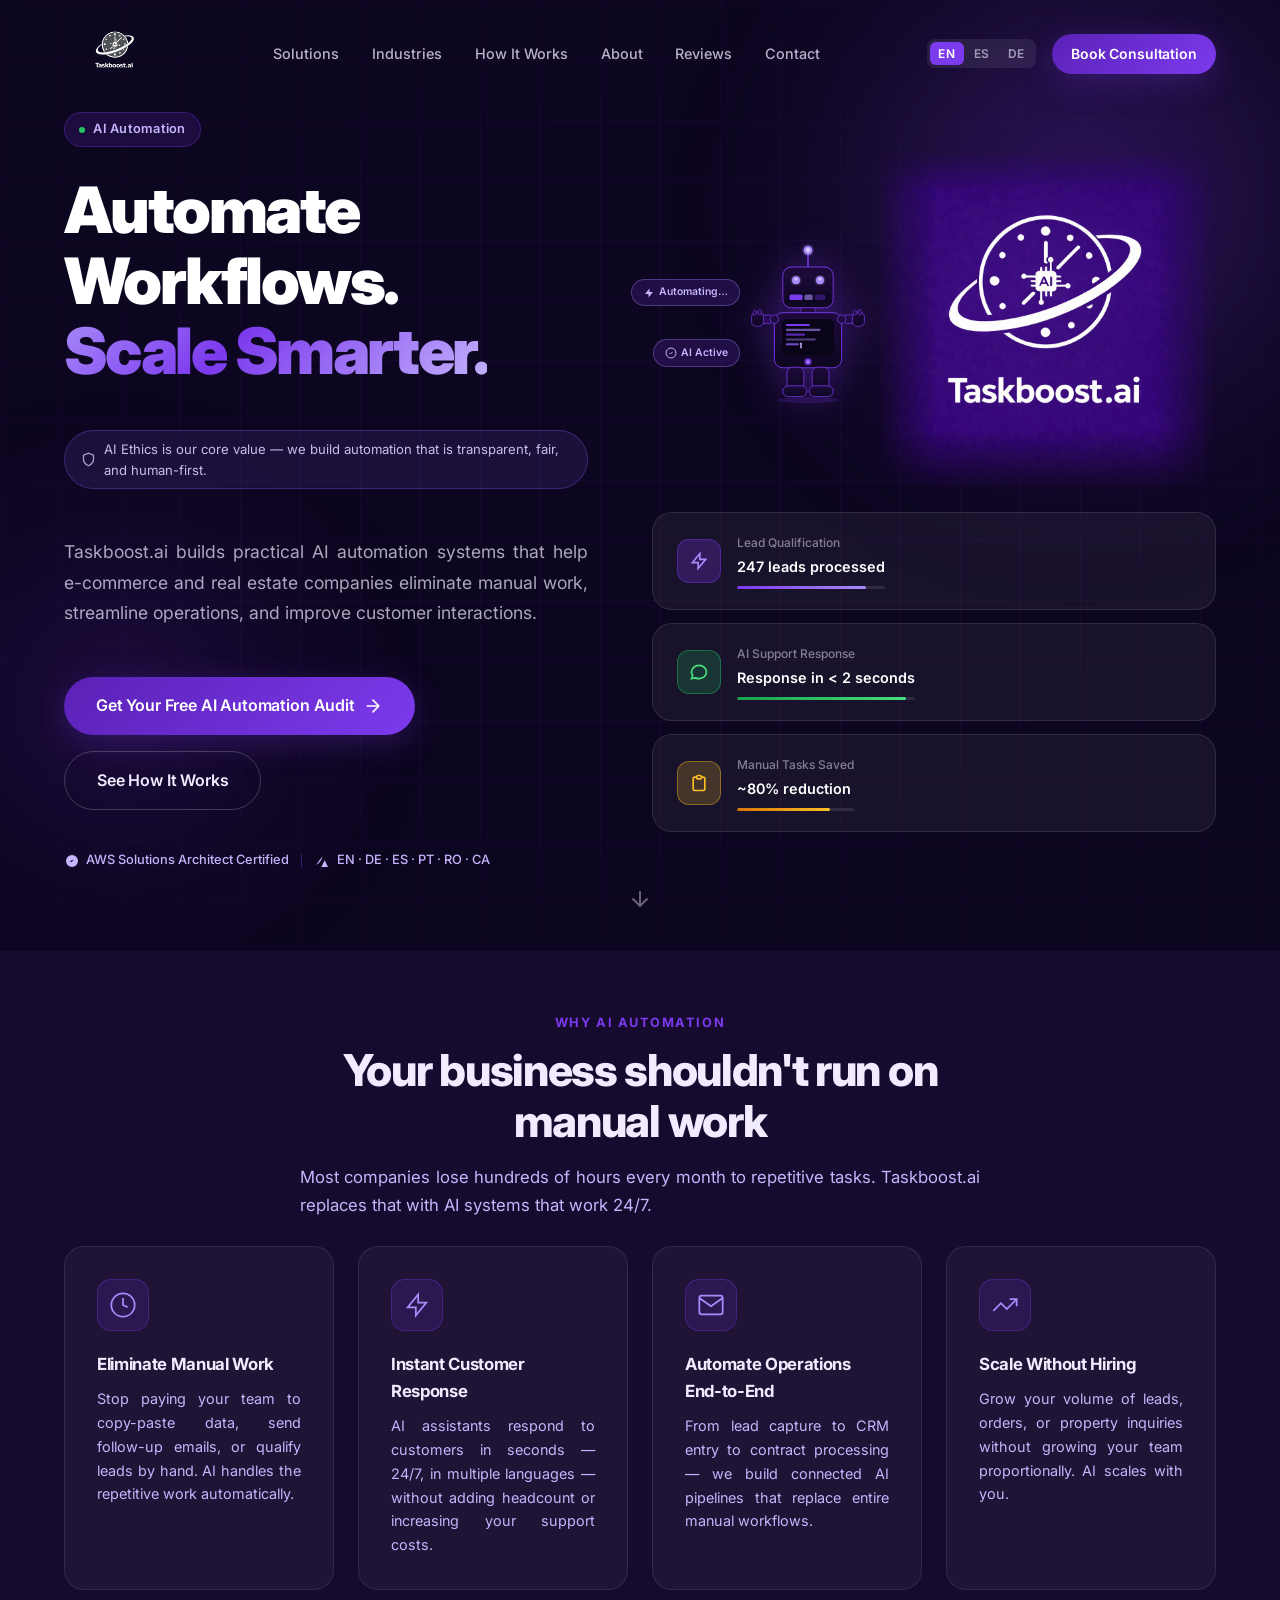
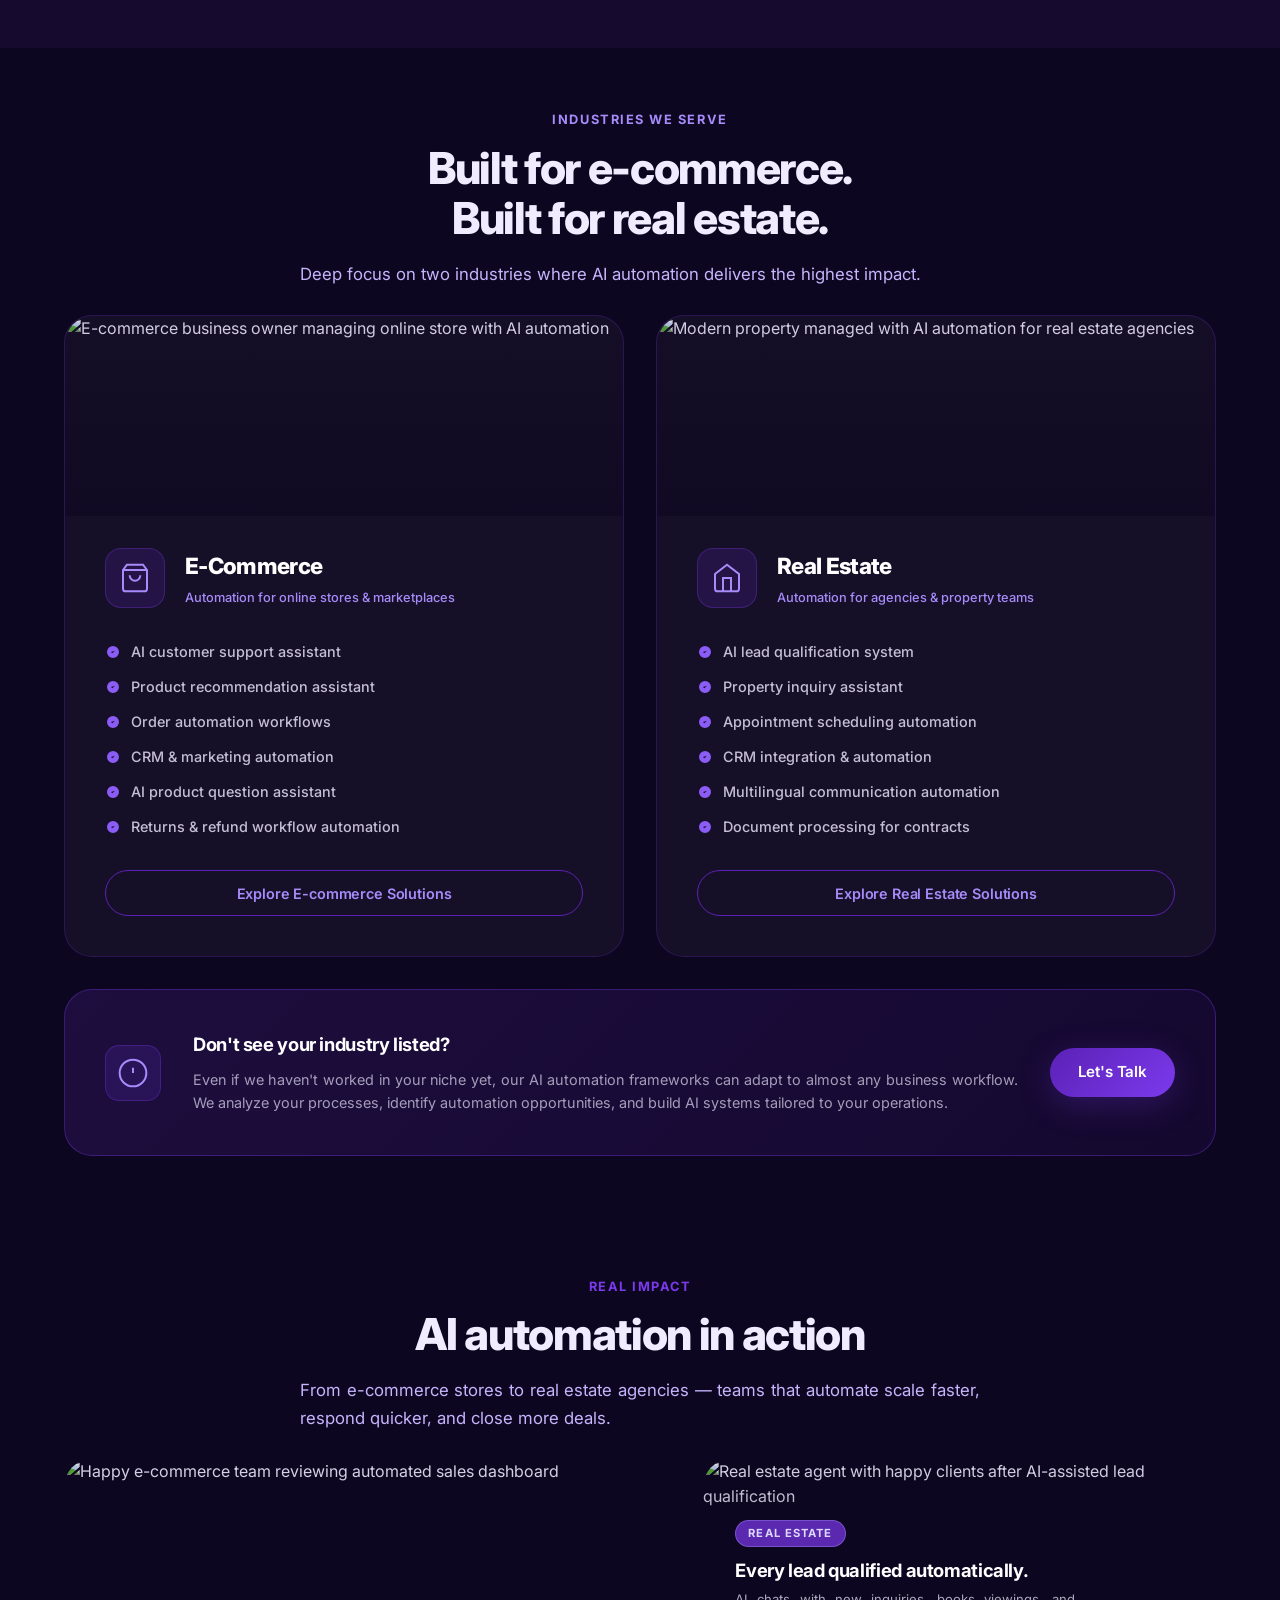
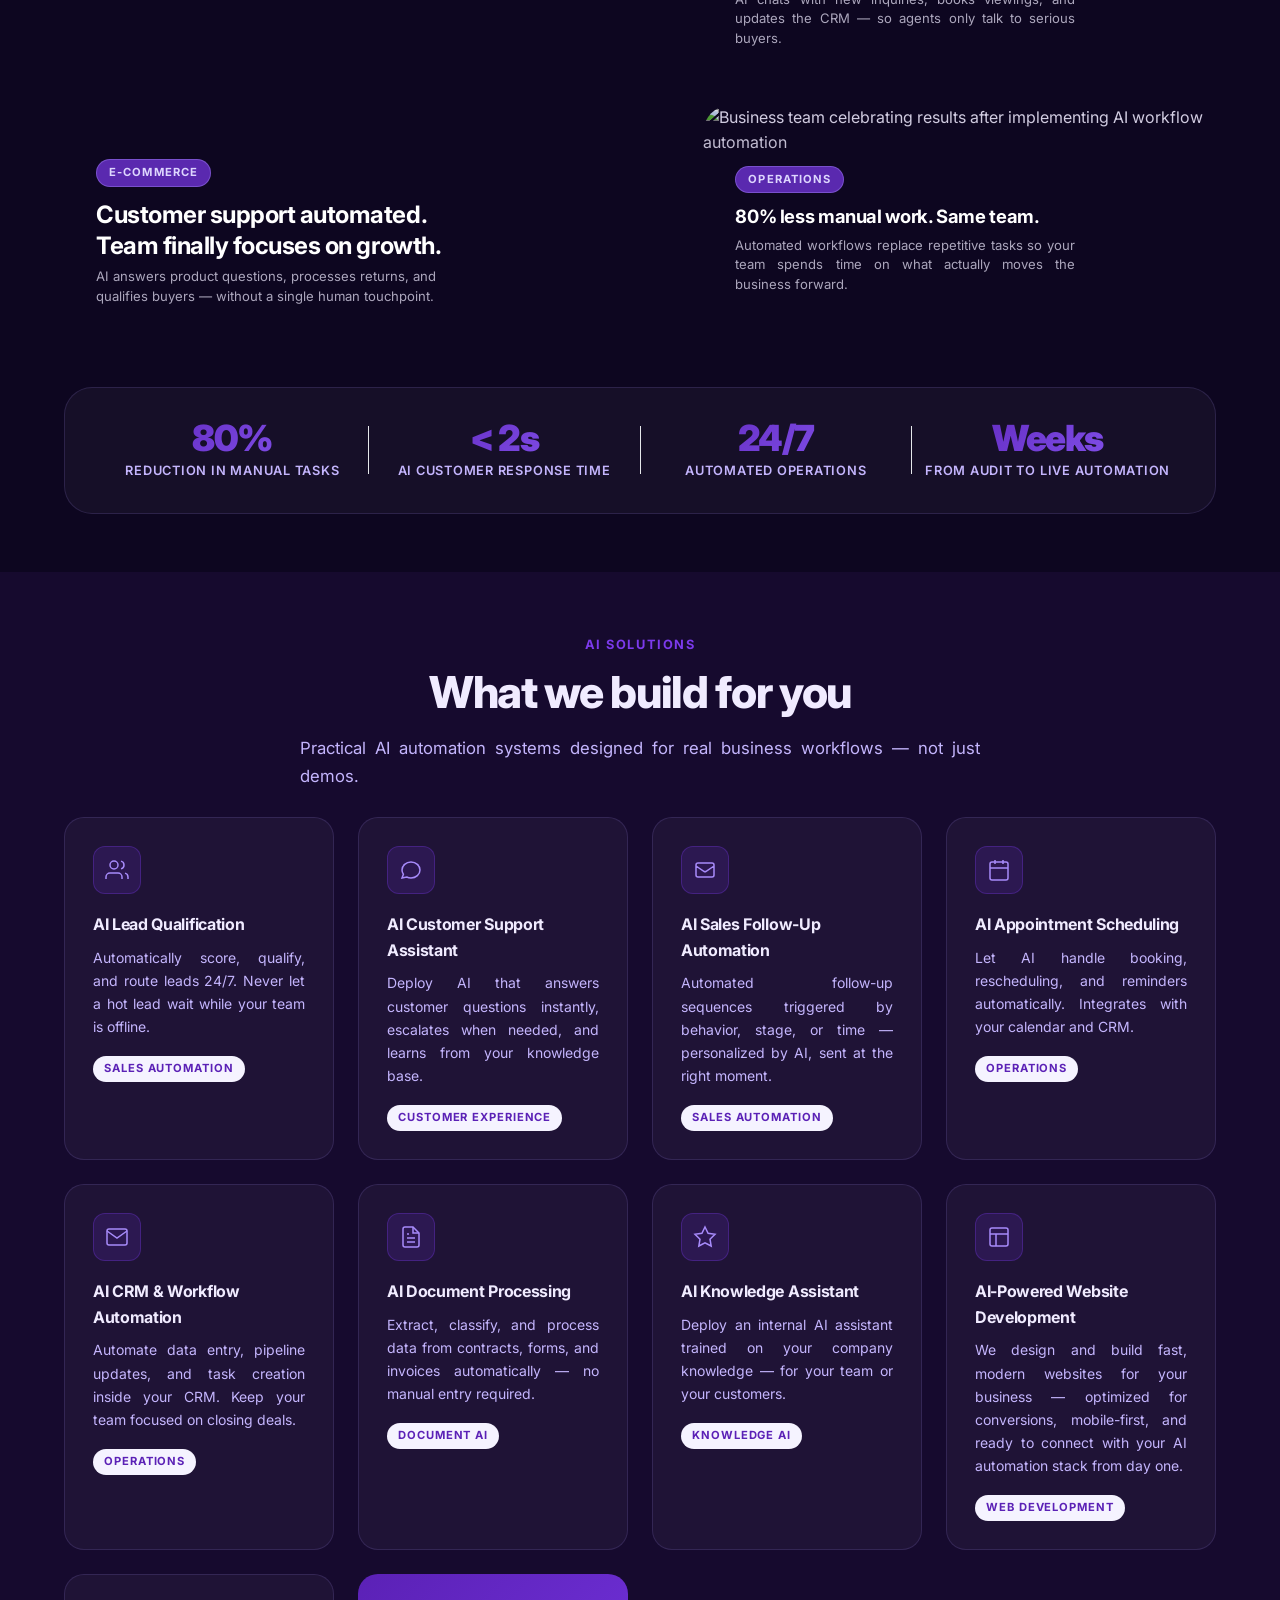
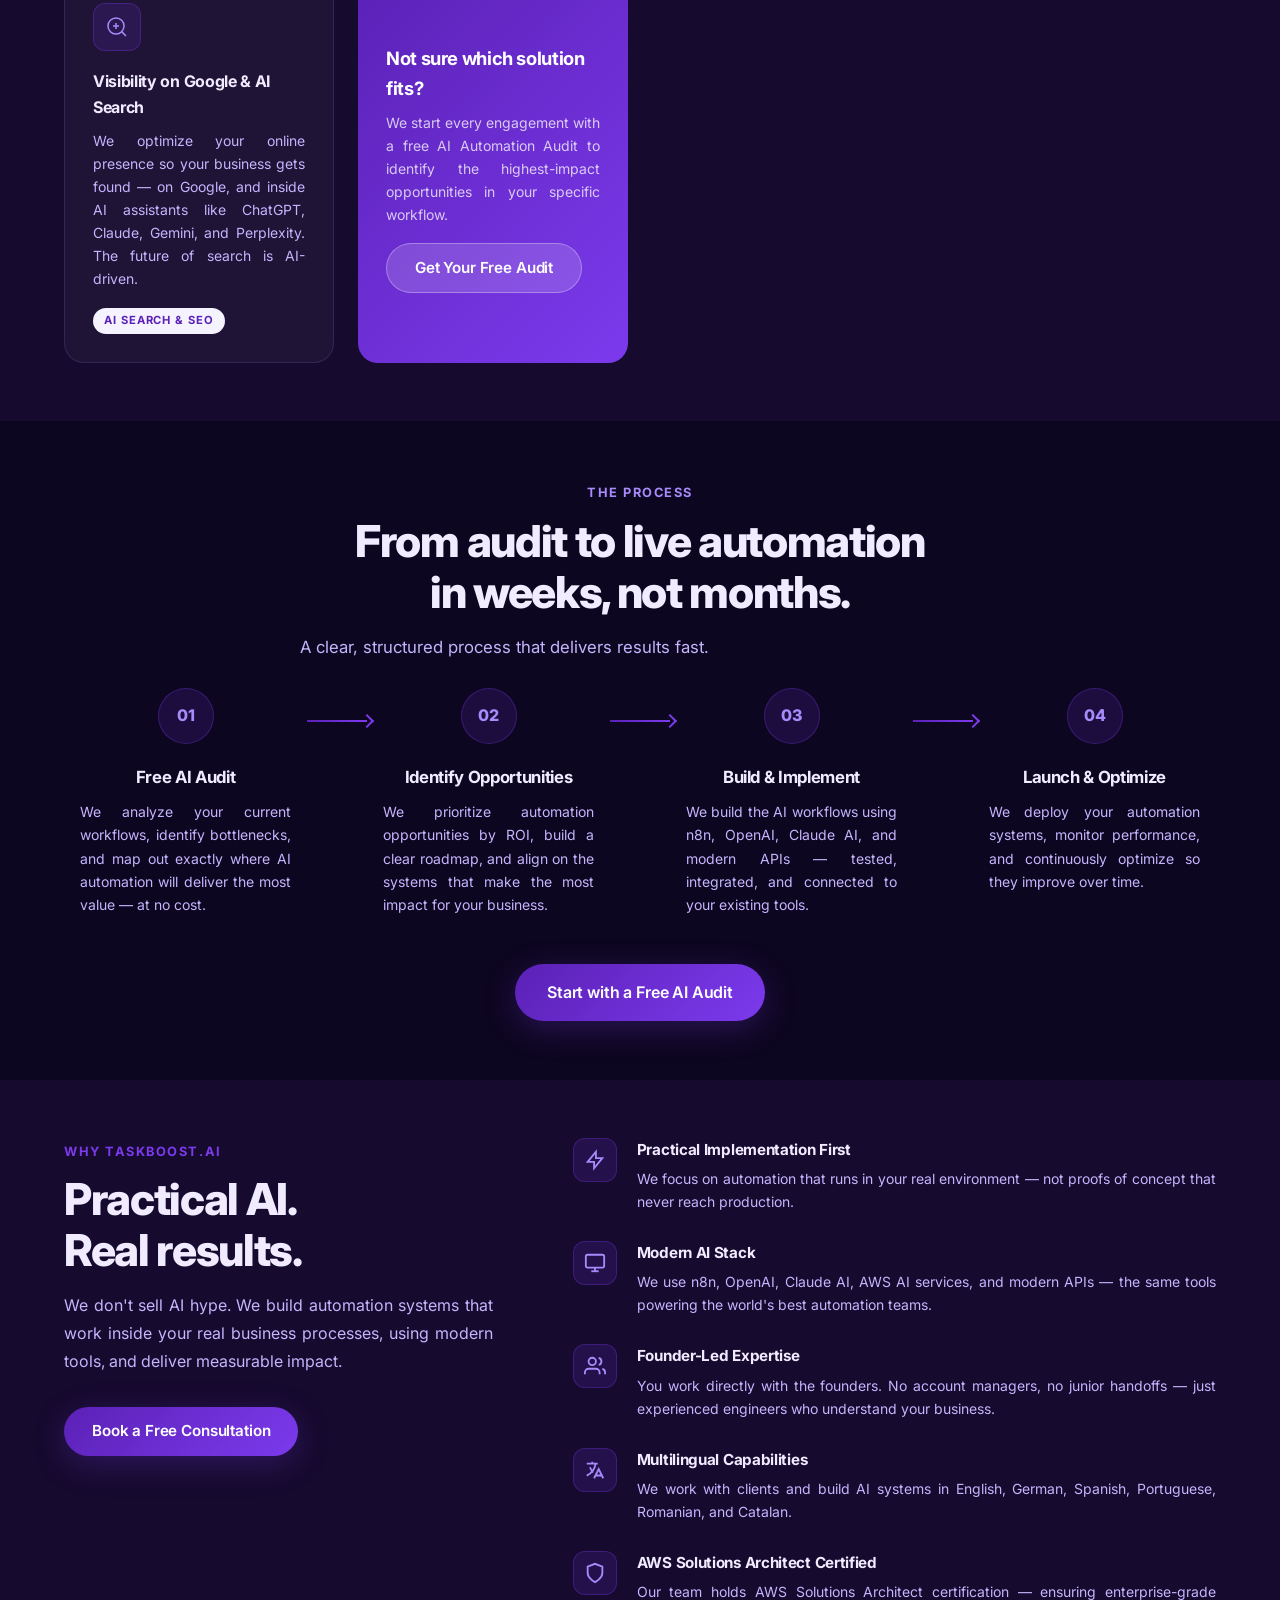
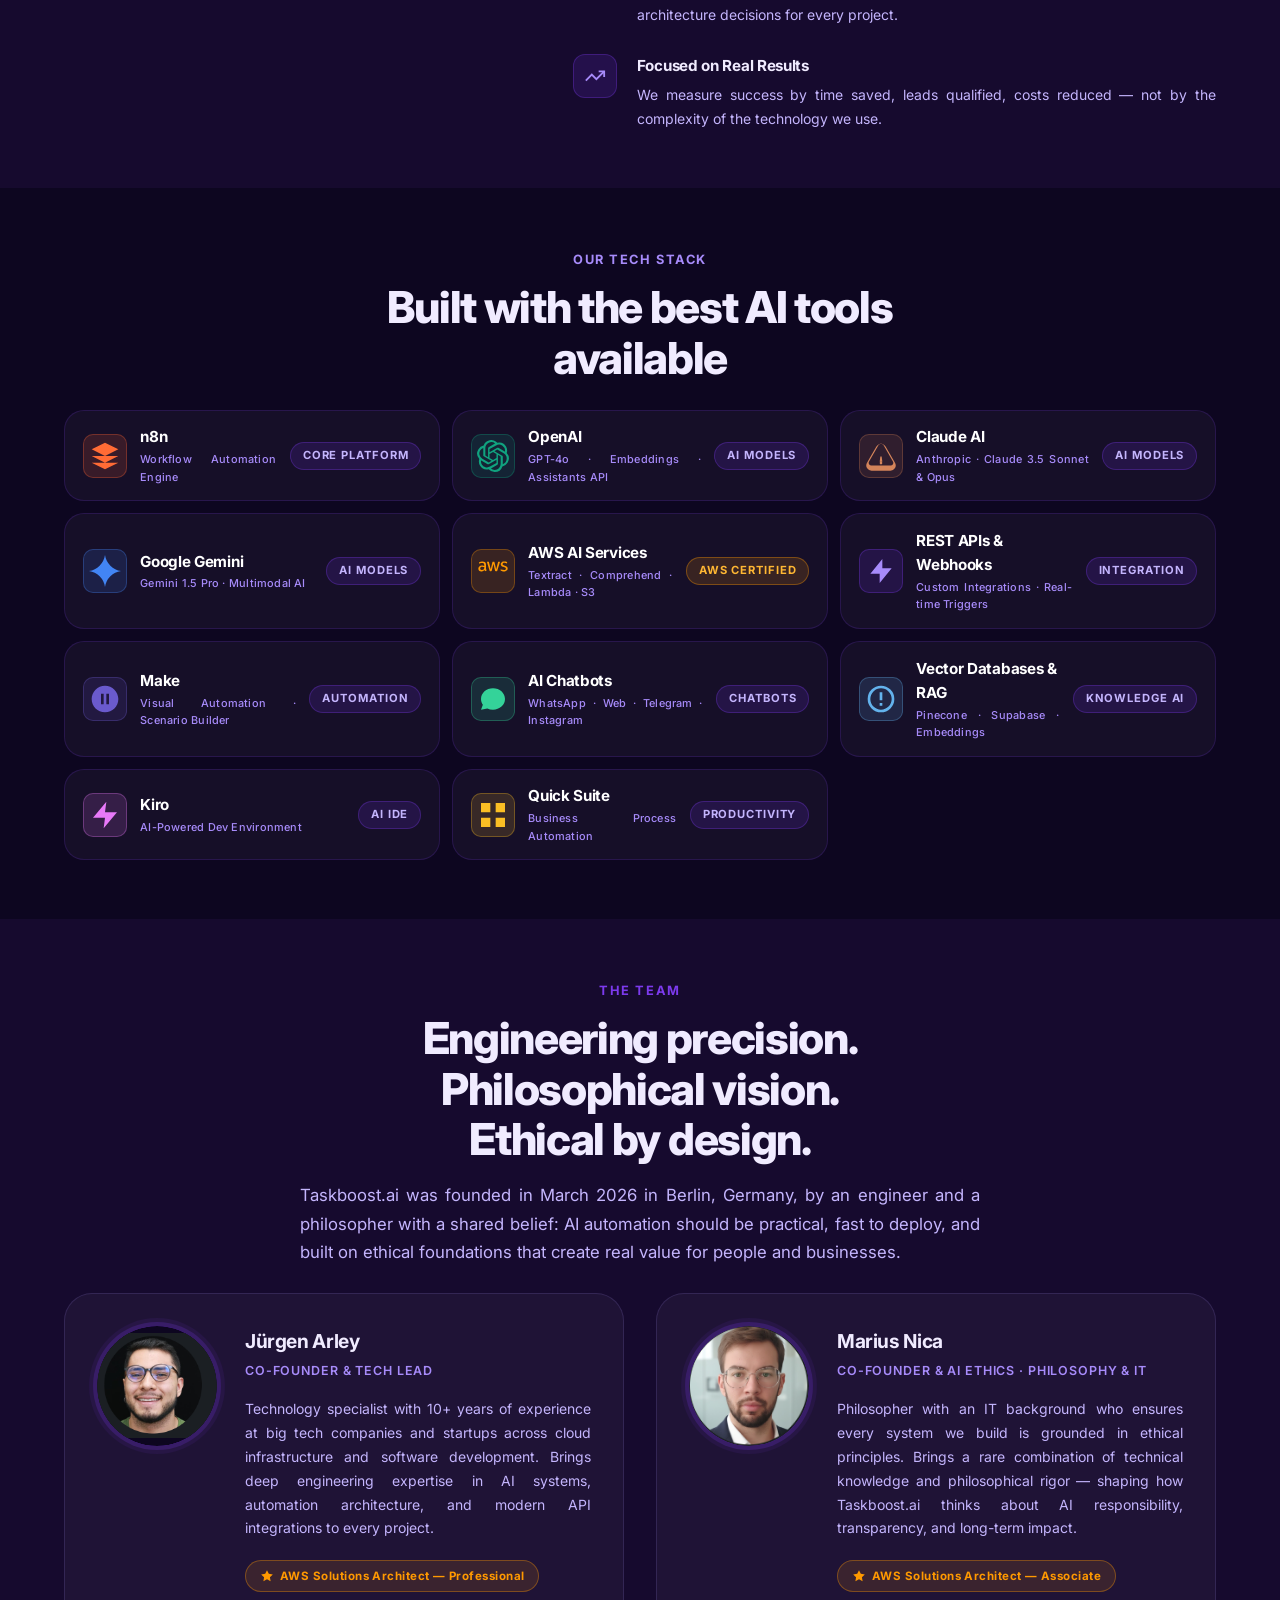
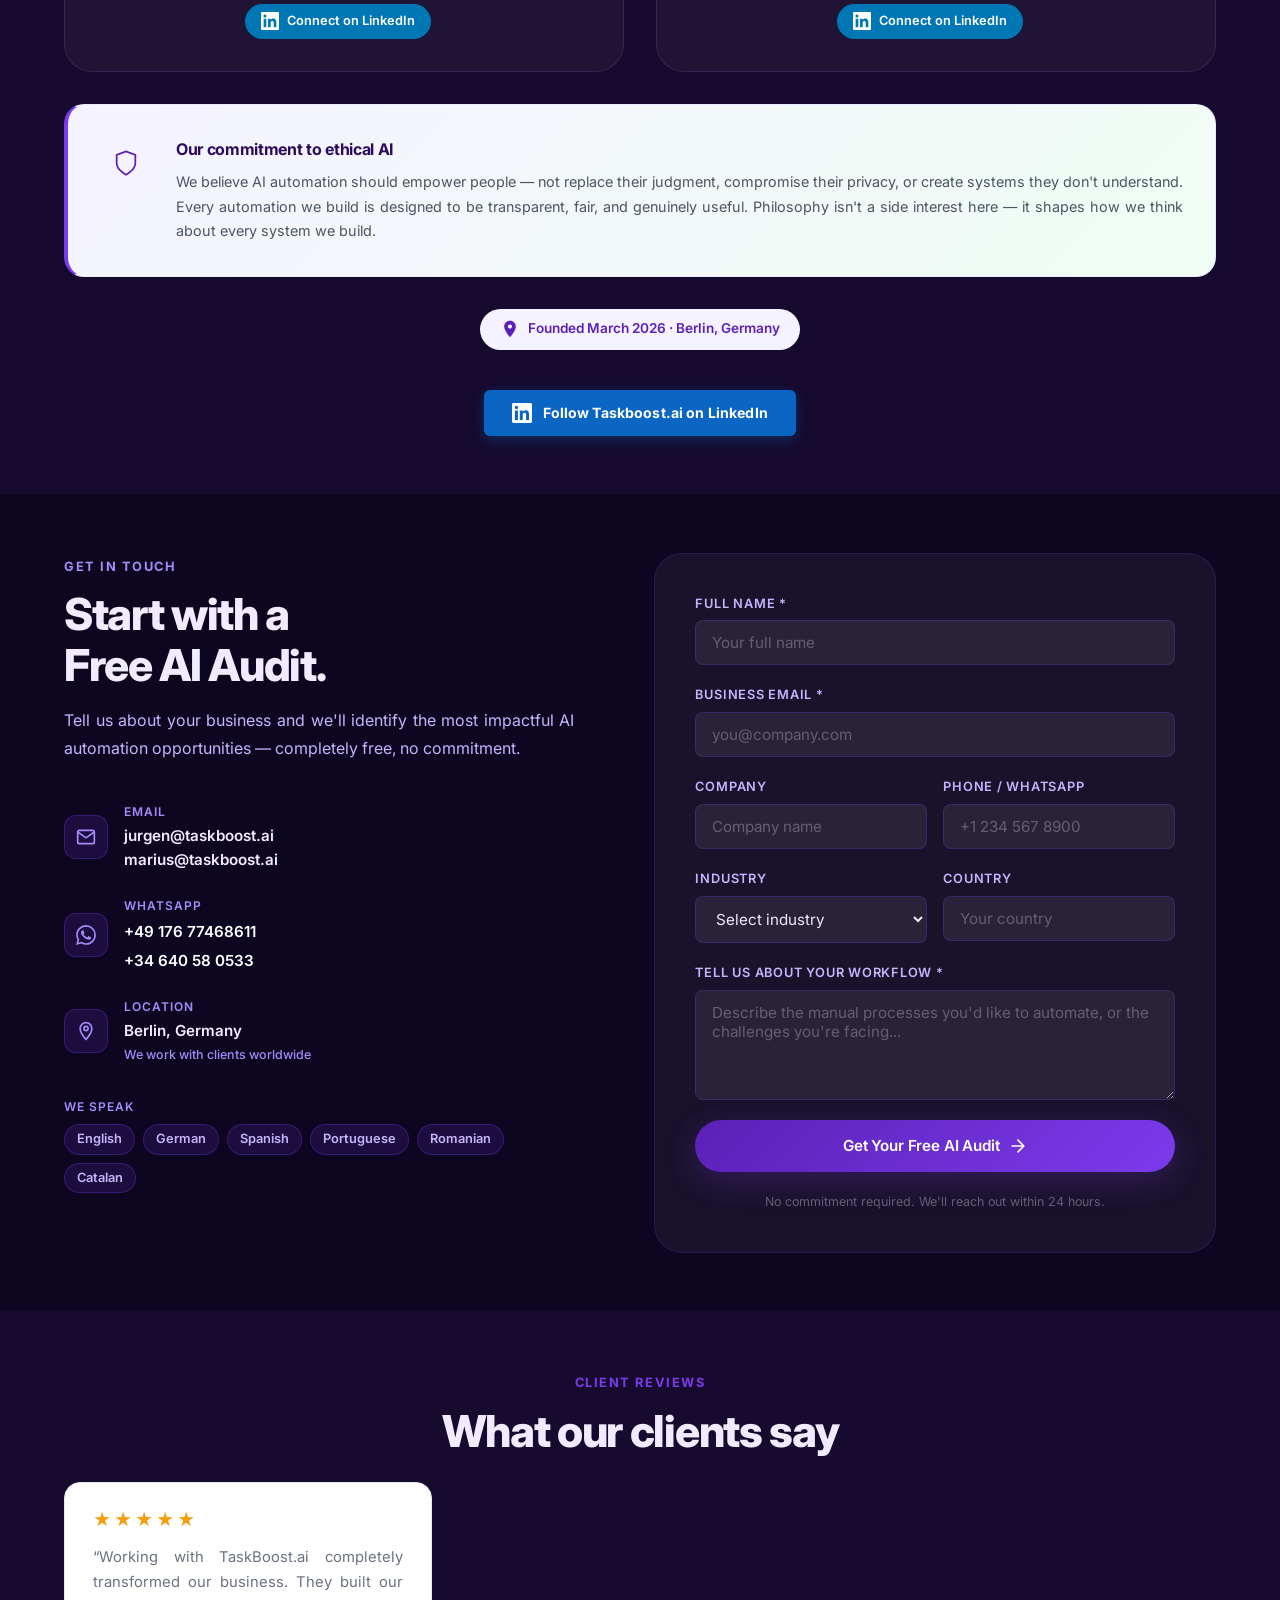
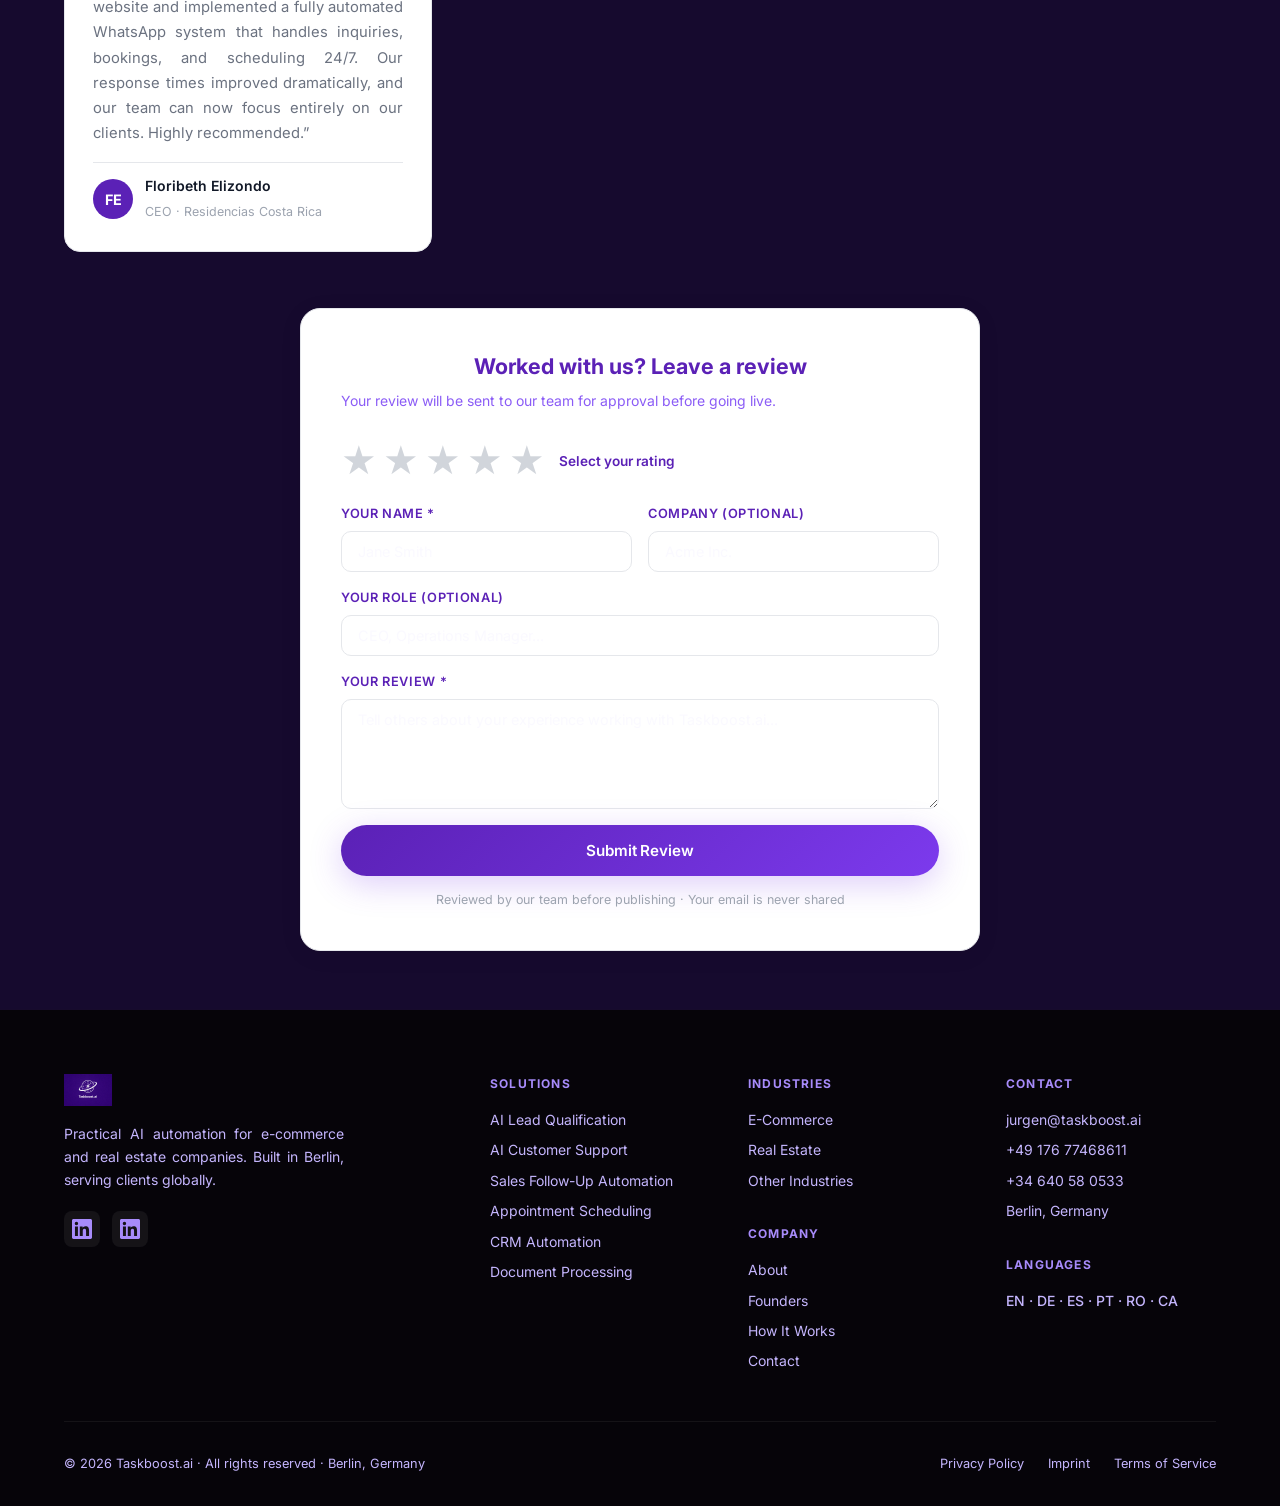
==== index.html @ c6a2f564 "Move AI Ethics badge above subtitle and separate from CTA buttons Co-Authored-By: Claude Sonnet 4.6 " ====
<!DOCTYPE html>
<html lang="en">
<head>
  <meta charset="UTF-8" />
  <meta name="viewport" content="width=device-width, initial-scale=1.0" />

  <!-- SEO -->
  <title>Taskboost.ai — AI Automation for E-commerce & Real Estate</title>
  <meta name="description" content="Taskboost.ai builds practical AI automation systems that help e-commerce and real estate companies eliminate manual work, automate operations, and improve customer interactions. Based in Berlin, serving clients globally." />
  <meta name="keywords" content="AI automation services, AI workflow automation, e-commerce AI automation, real estate AI automation, AI consulting, business automation with AI, n8n automation, OpenAI integration" />
  <meta name="author" content="Taskboost.ai" />
  <link rel="canonical" href="https://taskboost.ai" />

  <!-- Open Graph -->
  <meta property="og:type" content="website" />
  <meta property="og:url" content="https://taskboost.ai" />
  <meta property="og:title" content="Taskboost.ai — AI Automation for E-commerce & Real Estate" />
  <meta property="og:description" content="Practical AI automation systems that help e-commerce and real estate companies eliminate manual work, automate operations, and scale smarter." />
  <meta property="og:image" content="https://taskboost.ai/assets/og-image.png" />

  <!-- Twitter Card -->
  <meta name="twitter:card" content="summary_large_image" />
  <meta name="twitter:title" content="Taskboost.ai — AI Automation for E-commerce & Real Estate" />
  <meta name="twitter:description" content="Practical AI automation for modern businesses. Berlin-based, serving clients globally." />

  <!-- Favicon -->
  <link rel="icon" type="image/png" href="assets/logo.png" />

  <!-- Fonts -->
  <link rel="preconnect" href="https://fonts.googleapis.com" />
  <link rel="preconnect" href="https://fonts.gstatic.com" crossorigin />
  <link href="https://fonts.googleapis.com/css2?family=Inter:wght@300;400;500;600;700;800;900&display=swap" rel="stylesheet" />

  <link rel="stylesheet" href="style.css" />
</head>
<body>

  <!-- ═══════════════════════════════════════════════════════════════
       NAVIGATION
  ═══════════════════════════════════════════════════════════════ -->
  <nav class="nav" id="nav">
    <div class="nav-container">
      <a href="#" class="nav-logo" aria-label="Taskboost.ai Home">
        <img src="assets/logo3.png" alt="Taskboost.ai Logo" class="nav-logo-img" />
      </a>

      <ul class="nav-links" id="nav-links">
        <li><a href="#solutions" class="nav-link" data-i18n="nav_solutions">Solutions</a></li>
        <li><a href="#industries" class="nav-link" data-i18n="nav_industries">Industries</a></li>
        <li><a href="#how-it-works" class="nav-link" data-i18n="nav_how">How It Works</a></li>
        <li><a href="#about" class="nav-link" data-i18n="nav_about">About</a></li>
        <li><a href="#reviews" class="nav-link" data-i18n="nav_reviews">Reviews</a></li>
        <li><a href="#contact" class="nav-link" data-i18n="nav_contact">Contact</a></li>
      </ul>

      <div class="nav-actions">
        <div class="lang-switcher" id="lang-switcher">
          <button class="lang-btn active" data-lang="en">EN</button>
          <button class="lang-btn" data-lang="es">ES</button>
          <button class="lang-btn" data-lang="de">DE</button>
        </div>
        <a href="#contact" class="btn btn-primary btn-sm" data-i18n="nav_cta">Book Consultation</a>
        <button class="nav-toggle" id="nav-toggle" aria-label="Toggle menu" aria-expanded="false">
          <span></span><span></span><span></span>
        </button>
      </div>
    </div>
  </nav>

  <main>

    <!-- ═══════════════════════════════════════════════════════════════
         HERO
    ═══════════════════════════════════════════════════════════════ -->
    <section class="hero" id="home">
      <div class="hero-bg">
        <div class="hero-orb hero-orb-1"></div>
        <div class="hero-orb hero-orb-2"></div>
        <div class="hero-grid"></div>
      </div>

      <div class="container">
        <div class="hero-content fade-in">
          <div class="hero-badge">
            <span class="badge-dot"></span>
            <span data-i18n="hero_badge">AI Automation</span>
          </div>

          <h1 class="hero-title">
            <span data-i18n="hero_title1">Automate Workflows.</span><br />
            <span class="gradient-text" data-i18n="hero_title2">Scale Smarter.</span>
          </h1>

          <div class="hero-ethics-badge">
            <svg width="15" height="15" viewBox="0 0 24 24" fill="none" stroke="currentColor" stroke-width="2"><path d="M12 22s8-4 8-10V5l-8-3-8 3v7c0 6 8 10 8 10z"/></svg>
            <span data-i18n="hero_ethics">AI Ethics is our core value — we build automation that is transparent, fair, and human-first.</span>
          </div>

          <p class="hero-subtitle" data-i18n="hero_subtitle">
            Taskboost.ai builds practical AI automation systems that help<br class="break-lg" />
            e-commerce and real estate companies eliminate manual work,<br class="break-lg" />
            streamline operations, and improve customer interactions.
          </p>

          <div class="hero-ctas">
            <a href="#contact" class="btn btn-primary btn-lg">
              <span data-i18n="hero_cta1">Get Your Free AI Automation Audit</span>
              <svg width="20" height="20" viewBox="0 0 24 24" fill="none" stroke="currentColor" stroke-width="2" stroke-linecap="round" stroke-linejoin="round"><path d="M5 12h14M12 5l7 7-7 7"/></svg>
            </a>
            <a href="#how-it-works" class="btn btn-ghost btn-lg" data-i18n="hero_cta2">
              See How It Works
            </a>
          </div>

          <div class="hero-trust">
            <div class="trust-item">
              <svg width="16" height="16" viewBox="0 0 24 24" fill="currentColor"><path d="M9 12l2 2 4-4m6 2a9 9 0 11-18 0 9 9 0 0118 0z"/></svg>
              <span data-i18n="hero_trust1">AWS Solutions Architect Certified</span>
            </div>
            <div class="trust-divider"></div>
            <div class="trust-item">
              <svg width="16" height="16" viewBox="0 0 24 24" fill="currentColor"><path d="M3 5h12M9 3v2m1.048 9.5A18.022 18.022 0 016.412 9m6.088 9h7M11 21l5-10 5 10M12.751 5C11.783 10.77 8.07 15.61 3 18.129"/></svg>
              EN · DE · ES · PT · RO · CA
            </div>
          </div>
        </div>

        <!-- Floating automation cards -->
        <div class="hero-visual fade-in-delay">

          <!-- Robot + Logo side by side -->
          <div class="hero-visual-top">
            <div class="hero-robot">
              <svg class="robot-svg" viewBox="0 0 200 272" fill="none" xmlns="http://www.w3.org/2000/svg" aria-hidden="true">
                <defs>
                  <filter id="r-glow" x="-50%" y="-50%" width="200%" height="200%">
                    <feGaussianBlur stdDeviation="3" result="blur"/>
                    <feMerge><feMergeNode in="blur"/><feMergeNode in="SourceGraphic"/></feMerge>
                  </filter>
                  <filter id="r-glow-sm" x="-50%" y="-50%" width="200%" height="200%">
                    <feGaussianBlur stdDeviation="2" result="blur"/>
                    <feMerge><feMergeNode in="blur"/><feMergeNode in="SourceGraphic"/></feMerge>
                  </filter>
                  <linearGradient id="r-body-grad" x1="0" y1="0" x2="0" y2="1">
                    <stop offset="0%" stop-color="#1e0b3d"/>
                    <stop offset="100%" stop-color="#0d0620"/>
                  </linearGradient>
                  <linearGradient id="r-arm-grad" x1="0" y1="0" x2="1" y2="0">
                    <stop offset="0%" stop-color="#1e0b3d"/>
                    <stop offset="100%" stop-color="#2d0a5c"/>
                  </linearGradient>
                </defs>

                <!-- Antenna -->
                <line x1="100" y1="40" x2="100" y2="18" stroke="#7c3aed" stroke-width="2.5" stroke-linecap="round"/>
                <circle class="r-antenna" cx="100" cy="12" r="7" fill="#a78bfa" filter="url(#r-glow)"/>
                <circle cx="100" cy="12" r="3.5" fill="#ffffff" opacity="0.6"/>

                <!-- Head -->
                <rect x="58" y="40" width="84" height="68" rx="14" fill="url(#r-body-grad)" stroke="#7c3aed" stroke-width="1.5"/>

                <!-- Eye sockets -->
                <circle cx="80" cy="62" r="11" fill="#0d0620"/>
                <circle cx="120" cy="62" r="11" fill="#0d0620"/>

                <!-- Eyes (glow) -->
                <circle class="r-eye" cx="80" cy="62" r="6.5" fill="#a78bfa" filter="url(#r-glow)"/>
                <circle class="r-eye" cx="120" cy="62" r="6.5" fill="#a78bfa" filter="url(#r-glow)"/>
                <circle cx="80" cy="60" r="2.5" fill="#ffffff" opacity="0.5"/>
                <circle cx="120" cy="60" r="2.5" fill="#ffffff" opacity="0.5"/>

                <!-- Face screen / mouth -->
                <rect x="66" y="82" width="68" height="17" rx="5" fill="#0d0620"/>
                <rect class="r-bar1" x="69" y="86" width="22" height="9" rx="2.5" fill="#7c3aed"/>
                <rect class="r-bar2" x="94" y="86" width="14" height="9" rx="2.5" fill="#a78bfa" opacity="0.6"/>
                <rect class="r-bar3" x="111" y="86" width="18" height="9" rx="2.5" fill="#5b21b6" opacity="0.5"/>

                <!-- Neck -->
                <rect x="88" y="108" width="24" height="10" rx="4" fill="#1e0b3d" stroke="#7c3aed" stroke-width="1"/>

                <!-- Body -->
                <rect x="44" y="116" width="112" height="92" rx="14" fill="url(#r-body-grad)" stroke="#7c3aed" stroke-width="1.5"/>

                <!-- Body screen -->
                <rect x="57" y="127" width="86" height="60" rx="7" fill="#0a0418"/>
                <!-- Code lines -->
                <rect class="r-cl1" x="63" y="135" width="40" height="3.5" rx="1.75" fill="#7c3aed"/>
                <rect class="r-cl2" x="63" y="143" width="58" height="3.5" rx="1.75" fill="#a78bfa" opacity="0.6"/>
                <rect class="r-cl3" x="63" y="151" width="32" height="3.5" rx="1.75" fill="#7c3aed" opacity="0.7"/>
                <rect class="r-cl4" x="63" y="159" width="50" height="3.5" rx="1.75" fill="#a78bfa" opacity="0.45"/>
                <rect class="r-cl5" x="63" y="167" width="22" height="3.5" rx="1.75" fill="#8b5cf6" opacity="0.8"/>
                <!-- Cursor -->
                <rect class="r-cursor" x="87" y="166" width="2.5" height="10" rx="1.25" fill="#c4b5fd"/>

                <!-- Power LED -->
                <circle class="r-power" cx="100" cy="198" r="5" fill="#7c3aed" filter="url(#r-glow-sm)"/>
                <circle cx="100" cy="198" r="2.5" fill="#a78bfa"/>

                <!-- Left Arm -->
                <g class="r-arm-l">
                  <rect x="10" y="120" width="32" height="14" rx="7" fill="url(#r-arm-grad)" stroke="#7c3aed" stroke-width="1.2"/>
                  <circle cx="44" cy="127" r="7" fill="#1e0b3d" stroke="#7c3aed" stroke-width="1.2"/>
                  <rect x="6" y="115" width="20" height="24" rx="8" fill="url(#r-body-grad)" stroke="#7c3aed" stroke-width="1.2"/>
                  <rect x="9" y="112" width="5" height="8" rx="2.5" fill="#1e0b3d" stroke="#7c3aed" stroke-width="1"/>
                  <rect x="17" y="111" width="5" height="9" rx="2.5" fill="#1e0b3d" stroke="#7c3aed" stroke-width="1"/>
                </g>

                <!-- Right Arm -->
                <g class="r-arm-r">
                  <rect x="158" y="120" width="32" height="14" rx="7" fill="url(#r-arm-grad)" stroke="#7c3aed" stroke-width="1.2"/>
                  <circle cx="156" cy="127" r="7" fill="#1e0b3d" stroke="#7c3aed" stroke-width="1.2"/>
                  <rect x="174" y="115" width="20" height="24" rx="8" fill="url(#r-body-grad)" stroke="#7c3aed" stroke-width="1.2"/>
                  <rect x="176" y="112" width="5" height="8" rx="2.5" fill="#1e0b3d" stroke="#7c3aed" stroke-width="1"/>
                  <rect x="184" y="111" width="5" height="9" rx="2.5" fill="#1e0b3d" stroke="#7c3aed" stroke-width="1"/>
                </g>

                <!-- Legs -->
                <rect x="65" y="207" width="28" height="40" rx="9" fill="url(#r-body-grad)" stroke="#7c3aed" stroke-width="1.3"/>
                <rect x="107" y="207" width="28" height="40" rx="9" fill="url(#r-body-grad)" stroke="#7c3aed" stroke-width="1.3"/>

                <!-- Feet -->
                <rect x="58" y="238" width="40" height="18" rx="9" fill="url(#r-body-grad)" stroke="#7c3aed" stroke-width="1.3"/>
                <rect x="102" y="238" width="40" height="18" rx="9" fill="url(#r-body-grad)" stroke="#7c3aed" stroke-width="1.3"/>

                <!-- Ground shadow -->
                <ellipse cx="100" cy="262" rx="52" ry="5" fill="#7c3aed" opacity="0.18"/>
              </svg>

              <!-- Status badges -->
              <div class="robot-badge robot-badge-l">
                <svg width="12" height="12" viewBox="0 0 24 24" fill="currentColor"><path d="M13 10V3L4 14h7v7l9-11h-7z"/></svg>
                Automating…
              </div>
              <div class="robot-badge robot-badge-r">
                <svg width="12" height="12" viewBox="0 0 24 24" fill="none" stroke="currentColor" stroke-width="2"><path d="M9 12l2 2 4-4"/><circle cx="12" cy="12" r="10"/></svg>
                AI Active
              </div>
            </div>

            <div class="hero-visual-logo">
              <img src="assets/logo.png" alt="Taskboost.ai" />
            </div>
          </div>

          <div class="automation-card card-1">
            <div class="automation-card-icon">
              <svg width="20" height="20" viewBox="0 0 24 24" fill="none" stroke="currentColor" stroke-width="2"><path d="M13 10V3L4 14h7v7l9-11h-7z"/></svg>
            </div>
            <div class="automation-card-content">
              <div class="automation-card-label" data-i18n="card1_label">Lead Qualification</div>
              <div class="automation-card-value" data-i18n="card1_value">247 leads processed</div>
              <div class="automation-card-bar"><div class="automation-card-fill" style="width:87%"></div></div>
            </div>
          </div>

          <div class="automation-card card-2">
            <div class="automation-card-icon green">
              <svg width="20" height="20" viewBox="0 0 24 24" fill="none" stroke="currentColor" stroke-width="2"><path d="M8 12h.01M12 12h.01M16 12h.01M21 12c0 4.418-4.03 8-9 8a9.863 9.863 0 01-4.255-.949L3 20l1.395-3.72C3.512 15.042 3 13.574 3 12c0-4.418 4.03-8 9-8s9 3.582 9 8z"/></svg>
            </div>
            <div class="automation-card-content">
              <div class="automation-card-label" data-i18n="card2_label">AI Support Response</div>
              <div class="automation-card-value" data-i18n="card2_value">Response in &lt; 2 seconds</div>
              <div class="automation-card-bar"><div class="automation-card-fill green" style="width:95%"></div></div>
            </div>
          </div>

          <div class="automation-card card-3">
            <div class="automation-card-icon amber">
              <svg width="20" height="20" viewBox="0 0 24 24" fill="none" stroke="currentColor" stroke-width="2"><path d="M9 5H7a2 2 0 00-2 2v12a2 2 0 002 2h10a2 2 0 002-2V7a2 2 0 00-2-2h-2M9 5a2 2 0 002 2h2a2 2 0 002-2M9 5a2 2 0 012-2h2a2 2 0 012 2"/></svg>
            </div>
            <div class="automation-card-content">
              <div class="automation-card-label" data-i18n="card3_label">Manual Tasks Saved</div>
              <div class="automation-card-value" data-i18n="card3_value">~80% reduction</div>
              <div class="automation-card-bar"><div class="automation-card-fill amber" style="width:80%"></div></div>
            </div>
          </div>
        </div>
      </div>

      <div class="hero-scroll">
        <a href="#value" aria-label="Scroll down">
          <svg width="24" height="24" viewBox="0 0 24 24" fill="none" stroke="currentColor" stroke-width="2" stroke-linecap="round" stroke-linejoin="round"><path d="M12 5v14M5 12l7 7 7-7"/></svg>
        </a>
      </div>
    </section>

    <!-- ═══════════════════════════════════════════════════════════════
         VALUE PROPOSITION
    ═══════════════════════════════════════════════════════════════ -->
    <section class="section section-light" id="value">
      <div class="container">
        <div class="section-header reveal">
          <p class="section-label" data-i18n="val_label">Why AI Automation</p>
          <h2 class="section-title" data-i18n="val_title">Your business shouldn't run on manual work</h2>
          <p class="section-subtitle" data-i18n="val_sub">
            Most companies lose hundreds of hours every month to repetitive tasks. Taskboost.ai replaces that with AI systems that work 24/7.
          </p>
        </div>

        <div class="value-grid">
          <div class="value-card reveal">
            <div class="value-icon">
              <svg width="28" height="28" viewBox="0 0 24 24" fill="none" stroke="currentColor" stroke-width="1.5"><circle cx="12" cy="12" r="10"/><polyline points="12 6 12 12 16 14"/></svg>
            </div>
            <h3 data-i18n="val1_h">Eliminate Manual Work</h3>
            <p data-i18n="val1_p">Stop paying your team to copy-paste data, send follow-up emails, or qualify leads by hand. AI handles the repetitive work automatically.</p>
          </div>

          <div class="value-card reveal">
            <div class="value-icon">
              <svg width="28" height="28" viewBox="0 0 24 24" fill="none" stroke="currentColor" stroke-width="1.5"><path d="M13 10V3L4 14h7v7l9-11h-7z"/></svg>
            </div>
            <h3 data-i18n="val2_h">Instant Customer Response</h3>
            <p data-i18n="val2_p">AI assistants respond to customers in seconds — 24/7, in multiple languages — without adding headcount or increasing your support costs.</p>
          </div>

          <div class="value-card reveal">
            <div class="value-icon">
              <svg width="28" height="28" viewBox="0 0 24 24" fill="none" stroke="currentColor" stroke-width="1.5"><path d="M4 4h16c1.1 0 2 .9 2 2v12c0 1.1-.9 2-2 2H4c-1.1 0-2-.9-2-2V6c0-1.1.9-2 2-2z"/><polyline points="22,6 12,13 2,6"/></svg>
            </div>
            <h3 data-i18n="val3_h">Automate Operations End-to-End</h3>
            <p data-i18n="val3_p">From lead capture to CRM entry to contract processing — we build connected AI pipelines that replace entire manual workflows.</p>
          </div>

          <div class="value-card reveal">
            <div class="value-icon">
              <svg width="28" height="28" viewBox="0 0 24 24" fill="none" stroke="currentColor" stroke-width="1.5"><polyline points="22 7 13.5 15.5 8.5 10.5 2 17"/><polyline points="16 7 22 7 22 13"/></svg>
            </div>
            <h3 data-i18n="val4_h">Scale Without Hiring</h3>
            <p data-i18n="val4_p">Grow your volume of leads, orders, or property inquiries without growing your team proportionally. AI scales with you.</p>
          </div>
        </div>
      </div>
    </section>

    <!-- ═══════════════════════════════════════════════════════════════
         INDUSTRIES
    ═══════════════════════════════════════════════════════════════ -->
    <section class="section section-dark" id="industries">
      <div class="container">
        <div class="section-header reveal">
          <p class="section-label" data-i18n="ind_label">Industries We Serve</p>
          <h2 class="section-title" data-i18n="ind_title">Built for e-commerce.<br />Built for real estate.</h2>
          <p class="section-subtitle" data-i18n="ind_sub">
            Deep focus on two industries where AI automation delivers the highest impact.
          </p>
        </div>

        <div class="industry-grid">
          <!-- E-commerce -->
          <div class="industry-card reveal">
            <div class="industry-img">
              <img
                src="https://images.unsplash.com/photo-1556742049-0cfed4f6a45d?w=700&h=280&fit=crop&q=80&auto=format"
                alt="E-commerce business owner managing online store with AI automation"
                loading="lazy"
              />
              <div class="industry-img-overlay"></div>
            </div>
            <div class="industry-header">
              <div class="industry-icon">
                <svg width="32" height="32" viewBox="0 0 24 24" fill="none" stroke="currentColor" stroke-width="1.5"><path d="M6 2L3 6v14a2 2 0 002 2h14a2 2 0 002-2V6l-3-4z"/><line x1="3" y1="6" x2="21" y2="6"/><path d="M16 10a4 4 0 01-8 0"/></svg>
              </div>
              <div>
                <h3 class="industry-title">E-Commerce</h3>
                <p class="industry-tag" data-i18n="ind1_tag">Automation for online stores & marketplaces</p>
              </div>
            </div>
            <ul class="industry-list">
              <li>
                <svg width="16" height="16" viewBox="0 0 24 24" fill="currentColor"><path d="M9 12l2 2 4-4m6 2a9 9 0 11-18 0 9 9 0 0118 0z"/></svg>
                <span data-i18n="ind1_li1">AI customer support assistant</span>
              </li>
              <li>
                <svg width="16" height="16" viewBox="0 0 24 24" fill="currentColor"><path d="M9 12l2 2 4-4m6 2a9 9 0 11-18 0 9 9 0 0118 0z"/></svg>
                <span data-i18n="ind1_li2">Product recommendation assistant</span>
              </li>
              <li>
                <svg width="16" height="16" viewBox="0 0 24 24" fill="currentColor"><path d="M9 12l2 2 4-4m6 2a9 9 0 11-18 0 9 9 0 0118 0z"/></svg>
                <span data-i18n="ind1_li3">Order automation workflows</span>
              </li>
              <li>
                <svg width="16" height="16" viewBox="0 0 24 24" fill="currentColor"><path d="M9 12l2 2 4-4m6 2a9 9 0 11-18 0 9 9 0 0118 0z"/></svg>
                <span data-i18n="ind1_li4">CRM & marketing automation</span>
              </li>
              <li>
                <svg width="16" height="16" viewBox="0 0 24 24" fill="currentColor"><path d="M9 12l2 2 4-4m6 2a9 9 0 11-18 0 9 9 0 0118 0z"/></svg>
                <span data-i18n="ind1_li5">AI product question assistant</span>
              </li>
              <li>
                <svg width="16" height="16" viewBox="0 0 24 24" fill="currentColor"><path d="M9 12l2 2 4-4m6 2a9 9 0 11-18 0 9 9 0 0118 0z"/></svg>
                <span data-i18n="ind1_li6">Returns & refund workflow automation</span>
              </li>
            </ul>
            <a href="#contact" class="btn btn-outline industry-btn" data-i18n="ind1_btn">Explore E-commerce Solutions</a>
          </div>

          <!-- Real Estate -->
          <div class="industry-card reveal">
            <div class="industry-img">
              <img
                src="https://images.unsplash.com/photo-1570129477492-45c003edd2be?w=700&h=280&fit=crop&q=80&auto=format"
                alt="Modern property managed with AI automation for real estate agencies"
                loading="lazy"
              />
              <div class="industry-img-overlay"></div>
            </div>
            <div class="industry-header">
              <div class="industry-icon">
                <svg width="32" height="32" viewBox="0 0 24 24" fill="none" stroke="currentColor" stroke-width="1.5"><path d="M3 9l9-7 9 7v11a2 2 0 01-2 2H5a2 2 0 01-2-2z"/><polyline points="9 22 9 12 15 12 15 22"/></svg>
              </div>
              <div>
                <h3 class="industry-title">Real Estate</h3>
                <p class="industry-tag" data-i18n="ind2_tag">Automation for agencies & property teams</p>
              </div>
            </div>
            <ul class="industry-list">
              <li>
                <svg width="16" height="16" viewBox="0 0 24 24" fill="currentColor"><path d="M9 12l2 2 4-4m6 2a9 9 0 11-18 0 9 9 0 0118 0z"/></svg>
                <span data-i18n="ind2_li1">AI lead qualification system</span>
              </li>
              <li>
                <svg width="16" height="16" viewBox="0 0 24 24" fill="currentColor"><path d="M9 12l2 2 4-4m6 2a9 9 0 11-18 0 9 9 0 0118 0z"/></svg>
                <span data-i18n="ind2_li2">Property inquiry assistant</span>
              </li>
              <li>
                <svg width="16" height="16" viewBox="0 0 24 24" fill="currentColor"><path d="M9 12l2 2 4-4m6 2a9 9 0 11-18 0 9 9 0 0118 0z"/></svg>
                <span data-i18n="ind2_li3">Appointment scheduling automation</span>
              </li>
              <li>
                <svg width="16" height="16" viewBox="0 0 24 24" fill="currentColor"><path d="M9 12l2 2 4-4m6 2a9 9 0 11-18 0 9 9 0 0118 0z"/></svg>
                <span data-i18n="ind2_li4">CRM integration & automation</span>
              </li>
              <li>
                <svg width="16" height="16" viewBox="0 0 24 24" fill="currentColor"><path d="M9 12l2 2 4-4m6 2a9 9 0 11-18 0 9 9 0 0118 0z"/></svg>
                <span data-i18n="ind2_li5">Multilingual communication automation</span>
              </li>
              <li>
                <svg width="16" height="16" viewBox="0 0 24 24" fill="currentColor"><path d="M9 12l2 2 4-4m6 2a9 9 0 11-18 0 9 9 0 0118 0z"/></svg>
                <span data-i18n="ind2_li6">Document processing for contracts</span>
              </li>
            </ul>
            <a href="#contact" class="btn btn-outline industry-btn" data-i18n="ind2_btn">Explore Real Estate Solutions</a>
          </div>
        </div>

        <!-- Flexibility callout -->
        <div class="flexibility-callout reveal">
          <div class="flexibility-icon">
            <svg width="32" height="32" viewBox="0 0 24 24" fill="none" stroke="currentColor" stroke-width="1.5"><circle cx="12" cy="12" r="10"/><line x1="12" y1="8" x2="12" y2="12"/><line x1="12" y1="16" x2="12.01" y2="16"/></svg>
          </div>
          <div class="flexibility-content">
            <h3 data-i18n="flex_h">Don't see your industry listed?</h3>
            <p data-i18n="flex_p">Even if we haven't worked in your niche yet, our AI automation frameworks can adapt to almost any business workflow. We analyze your processes, identify automation opportunities, and build AI systems tailored to your operations.</p>
          </div>
          <a href="#contact" class="btn btn-primary" data-i18n="flex_btn">Let's Talk</a>
        </div>
      </div>
    </section>

    <!-- ═══════════════════════════════════════════════════════════════
         VISUAL SHOWCASE
    ═══════════════════════════════════════════════════════════════ -->
    <section class="section section-light showcase-section">
      <div class="container">
        <div class="section-header reveal">
          <p class="section-label" data-i18n="show_label">Real Impact</p>
          <h2 class="section-title" data-i18n="show_title">AI automation in action</h2>
          <p class="section-subtitle" data-i18n="show_sub">
            From e-commerce stores to real estate agencies — teams that automate scale faster, respond quicker, and close more deals.
          </p>
        </div>

        <div class="showcase-grid">
          <div class="showcase-card showcase-card-large reveal">
            <img
              src="https://images.unsplash.com/photo-1556745757-8d76bdb6984b?w=900&h=600&fit=crop&q=80&auto=format"
              alt="Happy e-commerce team reviewing automated sales dashboard"
              loading="lazy"
            />
            <div class="showcase-overlay">
              <div class="showcase-tag" data-i18n="show1_tag">E-Commerce</div>
              <h3 data-i18n="show1_h">Customer support automated.<br />Team finally focuses on growth.</h3>
              <p data-i18n="show1_p">AI answers product questions, processes returns, and qualifies buyers — without a single human touchpoint.</p>
            </div>
          </div>

          <div class="showcase-col">
            <div class="showcase-card reveal">
              <img
                src="https://images.unsplash.com/photo-1600880292203-757bb62b4baf?w=700&h=380&fit=crop&q=80&auto=format"
                alt="Real estate agent with happy clients after AI-assisted lead qualification"
                loading="lazy"
              />
              <div class="showcase-overlay">
                <div class="showcase-tag" data-i18n="show2_tag">Real Estate</div>
                <h3 data-i18n="show2_h">Every lead qualified automatically.</h3>
                <p data-i18n="show2_p">AI chats with new inquiries, books viewings, and updates the CRM — so agents only talk to serious buyers.</p>
              </div>
            </div>

            <div class="showcase-card reveal">
              <img
                src="https://images.unsplash.com/photo-1522202176988-66273c2fd55f?w=700&h=380&fit=crop&q=80&auto=format"
                alt="Business team celebrating results after implementing AI workflow automation"
                loading="lazy"
              />
              <div class="showcase-overlay">
                <div class="showcase-tag" data-i18n="show3_tag">Operations</div>
                <h3 data-i18n="show3_h">80% less manual work. Same team.</h3>
                <p data-i18n="show3_p">Automated workflows replace repetitive tasks so your team spends time on what actually moves the business forward.</p>
              </div>
            </div>
          </div>
        </div>

        <div class="showcase-stats reveal">
          <div class="stat-item">
            <div class="stat-number">80%</div>
            <div class="stat-label" data-i18n="stat1_label">Reduction in manual tasks</div>
          </div>
          <div class="stat-divider"></div>
          <div class="stat-item">
            <div class="stat-number">&lt; 2s</div>
            <div class="stat-label" data-i18n="stat2_label">AI customer response time</div>
          </div>
          <div class="stat-divider"></div>
          <div class="stat-item">
            <div class="stat-number">24/7</div>
            <div class="stat-label" data-i18n="stat3_label">Automated operations</div>
          </div>
          <div class="stat-divider"></div>
          <div class="stat-item">
            <div class="stat-number">Weeks</div>
            <div class="stat-label" data-i18n="stat4_label">From audit to live automation</div>
          </div>
        </div>
      </div>
    </section>

    <!-- ═══════════════════════════════════════════════════════════════
         AI SOLUTIONS
    ═══════════════════════════════════════════════════════════════ -->
    <section class="section section-light" id="solutions">
      <div class="container">
        <div class="section-header reveal">
          <p class="section-label" data-i18n="sol_label">AI Solutions</p>
          <h2 class="section-title" data-i18n="sol_title">What we build for you</h2>
          <p class="section-subtitle" data-i18n="sol_sub">
            Practical AI automation systems designed for real business workflows — not just demos.
          </p>
        </div>

        <div class="solutions-grid">
          <div class="solution-card reveal">
            <div class="solution-icon">
              <svg width="24" height="24" viewBox="0 0 24 24" fill="none" stroke="currentColor" stroke-width="1.5"><path d="M17 21v-2a4 4 0 00-4-4H5a4 4 0 00-4 4v2"/><circle cx="9" cy="7" r="4"/><path d="M23 21v-2a4 4 0 00-3-3.87M16 3.13a4 4 0 010 7.75"/></svg>
            </div>
            <h3 data-i18n="sol1_h">AI Lead Qualification</h3>
            <p data-i18n="sol1_p">Automatically score, qualify, and route leads 24/7. Never let a hot lead wait while your team is offline.</p>
            <div class="solution-tag" data-i18n="sol1_tag">Sales Automation</div>
          </div>

          <div class="solution-card reveal">
            <div class="solution-icon">
              <svg width="24" height="24" viewBox="0 0 24 24" fill="none" stroke="currentColor" stroke-width="1.5"><path d="M8 12h.01M12 12h.01M16 12h.01M21 12c0 4.418-4.03 8-9 8a9.863 9.863 0 01-4.255-.949L3 20l1.395-3.72C3.512 15.042 3 13.574 3 12c0-4.418 4.03-8 9-8s9 3.582 9 8z"/></svg>
            </div>
            <h3 data-i18n="sol2_h">AI Customer Support Assistant</h3>
            <p data-i18n="sol2_p">Deploy AI that answers customer questions instantly, escalates when needed, and learns from your knowledge base.</p>
            <div class="solution-tag" data-i18n="sol2_tag">Customer Experience</div>
          </div>

          <div class="solution-card reveal">
            <div class="solution-icon">
              <svg width="24" height="24" viewBox="0 0 24 24" fill="none" stroke="currentColor" stroke-width="1.5"><path d="M3 8l7.89 5.26a2 2 0 002.22 0L21 8M5 19h14a2 2 0 002-2V7a2 2 0 00-2-2H5a2 2 0 00-2 2v10a2 2 0 002 2z"/></svg>
            </div>
            <h3 data-i18n="sol3_h">AI Sales Follow-Up Automation</h3>
            <p data-i18n="sol3_p">Automated follow-up sequences triggered by behavior, stage, or time — personalized by AI, sent at the right moment.</p>
            <div class="solution-tag" data-i18n="sol3_tag">Sales Automation</div>
          </div>

          <div class="solution-card reveal">
            <div class="solution-icon">
              <svg width="24" height="24" viewBox="0 0 24 24" fill="none" stroke="currentColor" stroke-width="1.5"><rect x="3" y="4" width="18" height="18" rx="2" ry="2"/><line x1="16" y1="2" x2="16" y2="6"/><line x1="8" y1="2" x2="8" y2="6"/><line x1="3" y1="10" x2="21" y2="10"/></svg>
            </div>
            <h3 data-i18n="sol4_h">AI Appointment Scheduling</h3>
            <p data-i18n="sol4_p">Let AI handle booking, rescheduling, and reminders automatically. Integrates with your calendar and CRM.</p>
            <div class="solution-tag" data-i18n="sol4_tag">Operations</div>
          </div>

          <div class="solution-card reveal">
            <div class="solution-icon">
              <svg width="24" height="24" viewBox="0 0 24 24" fill="none" stroke="currentColor" stroke-width="1.5"><path d="M4 4h16c1.1 0 2 .9 2 2v12c0 1.1-.9 2-2 2H4c-1.1 0-2-.9-2-2V6c0-1.1.9-2 2-2z"/><polyline points="22,6 12,13 2,6"/></svg>
            </div>
            <h3 data-i18n="sol5_h">AI CRM & Workflow Automation</h3>
            <p data-i18n="sol5_p">Automate data entry, pipeline updates, and task creation inside your CRM. Keep your team focused on closing deals.</p>
            <div class="solution-tag" data-i18n="sol5_tag">Operations</div>
          </div>

          <div class="solution-card reveal">
            <div class="solution-icon">
              <svg width="24" height="24" viewBox="0 0 24 24" fill="none" stroke="currentColor" stroke-width="1.5"><path d="M14 2H6a2 2 0 00-2 2v16a2 2 0 002 2h12a2 2 0 002-2V8z"/><polyline points="14 2 14 8 20 8"/><line x1="16" y1="13" x2="8" y2="13"/><line x1="16" y1="17" x2="8" y2="17"/><polyline points="10 9 9 9 8 9"/></svg>
            </div>
            <h3 data-i18n="sol6_h">AI Document Processing</h3>
            <p data-i18n="sol6_p">Extract, classify, and process data from contracts, forms, and invoices automatically — no manual entry required.</p>
            <div class="solution-tag" data-i18n="sol6_tag">Document AI</div>
          </div>

          <div class="solution-card reveal">
            <div class="solution-icon">
              <svg width="24" height="24" viewBox="0 0 24 24" fill="none" stroke="currentColor" stroke-width="1.5"><path d="M12 2l3.09 6.26L22 9.27l-5 4.87 1.18 6.88L12 17.77l-6.18 3.25L7 14.14 2 9.27l6.91-1.01L12 2z"/></svg>
            </div>
            <h3 data-i18n="sol7_h">AI Knowledge Assistant</h3>
            <p data-i18n="sol7_p">Deploy an internal AI assistant trained on your company knowledge — for your team or your customers.</p>
            <div class="solution-tag" data-i18n="sol7_tag">Knowledge AI</div>
          </div>

          <div class="solution-card reveal">
            <div class="solution-icon">
              <svg width="24" height="24" viewBox="0 0 24 24" fill="none" stroke="currentColor" stroke-width="1.5"><rect x="3" y="3" width="18" height="18" rx="2"/><path d="M3 9h18M9 21V9"/></svg>
            </div>
            <h3 data-i18n="sol8_h">AI-Powered Website Development</h3>
            <p data-i18n="sol8_p">We design and build fast, modern websites for your business — optimized for conversions, mobile-first, and ready to connect with your AI automation stack from day one.</p>
            <div class="solution-tag" data-i18n="sol8_tag">Web Development</div>
          </div>

          <div class="solution-card reveal">
            <div class="solution-icon">
              <svg width="24" height="24" viewBox="0 0 24 24" fill="none" stroke="currentColor" stroke-width="1.5"><circle cx="11" cy="11" r="8"/><path d="M21 21l-4.35-4.35M11 8v6M8 11h6"/></svg>
            </div>
            <h3 data-i18n="sol9_h">Visibility on Google & AI Search</h3>
            <p data-i18n="sol9_p">We optimize your online presence so your business gets found — on Google, and inside AI assistants like ChatGPT, Claude, Gemini, and Perplexity. The future of search is AI-driven.</p>
            <div class="solution-tag" data-i18n="sol9_tag">AI Search & SEO</div>
          </div>

          <div class="solution-card solution-card-cta reveal">
            <h3 data-i18n="sol_cta_h">Not sure which solution fits?</h3>
            <p data-i18n="sol_cta_p">We start every engagement with a free AI Automation Audit to identify the highest-impact opportunities in your specific workflow.</p>
            <a href="#contact" class="btn btn-primary" data-i18n="sol_cta_btn">Get Your Free Audit</a>
          </div>
        </div>
      </div>
    </section>

    <!-- ═══════════════════════════════════════════════════════════════
         HOW IT WORKS
    ═══════════════════════════════════════════════════════════════ -->
    <section class="section section-dark" id="how-it-works">
      <div class="container">
        <div class="section-header reveal">
          <p class="section-label" data-i18n="how_label">The Process</p>
          <h2 class="section-title" data-i18n="how_title">From audit to live automation<br />in weeks, not months.</h2>
          <p class="section-subtitle" data-i18n="how_sub">
            A clear, structured process that delivers results fast.
          </p>
        </div>

        <div class="steps-grid">
          <div class="step reveal">
            <div class="step-number">01</div>
            <div class="step-content">
              <h3 data-i18n="step1_h">Free AI Audit</h3>
              <p data-i18n="step1_p">We analyze your current workflows, identify bottlenecks, and map out exactly where AI automation will deliver the most value — at no cost.</p>
            </div>
          </div>

          <div class="step-connector reveal"></div>

          <div class="step reveal">
            <div class="step-number">02</div>
            <div class="step-content">
              <h3 data-i18n="step2_h">Identify Opportunities</h3>
              <p data-i18n="step2_p">We prioritize automation opportunities by ROI, build a clear roadmap, and align on the systems that make the most impact for your business.</p>
            </div>
          </div>

          <div class="step-connector reveal"></div>

          <div class="step reveal">
            <div class="step-number">03</div>
            <div class="step-content">
              <h3 data-i18n="step3_h">Build & Implement</h3>
              <p data-i18n="step3_p">We build the AI workflows using n8n, OpenAI, Claude AI, and modern APIs — tested, integrated, and connected to your existing tools.</p>
            </div>
          </div>

          <div class="step-connector reveal"></div>

          <div class="step reveal">
            <div class="step-number">04</div>
            <div class="step-content">
              <h3 data-i18n="step4_h">Launch & Optimize</h3>
              <p data-i18n="step4_p">We deploy your automation systems, monitor performance, and continuously optimize so they improve over time.</p>
            </div>
          </div>
        </div>

        <div class="steps-cta reveal">
          <a href="#contact" class="btn btn-primary btn-lg" data-i18n="how_cta">Start with a Free AI Audit</a>
        </div>
      </div>
    </section>

    <!-- ═══════════════════════════════════════════════════════════════
         WHY TASKBOOST
    ═══════════════════════════════════════════════════════════════ -->
    <section class="section section-light" id="about">
      <div class="container">
        <div class="why-layout">
          <div class="why-left reveal">
            <p class="section-label" data-i18n="why_label">Why Taskboost.ai</p>
            <h2 class="section-title-left" data-i18n="why_title">Practical AI.<br />Real results.</h2>
            <p class="why-description" data-i18n="why_desc">
              We don't sell AI hype. We build automation systems that work inside your real business processes, using modern tools, and deliver measurable impact.
            </p>
            <a href="#contact" class="btn btn-primary" data-i18n="why_btn">Book a Free Consultation</a>
          </div>

          <div class="why-right">
            <div class="why-item reveal">
              <div class="why-icon">
                <svg width="22" height="22" viewBox="0 0 24 24" fill="none" stroke="currentColor" stroke-width="2"><path d="M13 10V3L4 14h7v7l9-11h-7z"/></svg>
              </div>
              <div>
                <h4 data-i18n="why1_h">Practical Implementation First</h4>
                <p data-i18n="why1_p">We focus on automation that runs in your real environment — not proofs of concept that never reach production.</p>
              </div>
            </div>

            <div class="why-item reveal">
              <div class="why-icon">
                <svg width="22" height="22" viewBox="0 0 24 24" fill="none" stroke="currentColor" stroke-width="2"><rect x="2" y="3" width="20" height="14" rx="2" ry="2"/><line x1="8" y1="21" x2="16" y2="21"/><line x1="12" y1="17" x2="12" y2="21"/></svg>
              </div>
              <div>
                <h4 data-i18n="why2_h">Modern AI Stack</h4>
                <p data-i18n="why2_p">We use n8n, OpenAI, Claude AI, AWS AI services, and modern APIs — the same tools powering the world's best automation teams.</p>
              </div>
            </div>

            <div class="why-item reveal">
              <div class="why-icon">
                <svg width="22" height="22" viewBox="0 0 24 24" fill="none" stroke="currentColor" stroke-width="2"><path d="M17 21v-2a4 4 0 00-4-4H5a4 4 0 00-4 4v2"/><circle cx="9" cy="7" r="4"/><path d="M23 21v-2a4 4 0 00-3-3.87M16 3.13a4 4 0 010 7.75"/></svg>
              </div>
              <div>
                <h4 data-i18n="why3_h">Founder-Led Expertise</h4>
                <p data-i18n="why3_p">You work directly with the founders. No account managers, no junior handoffs — just experienced engineers who understand your business.</p>
              </div>
            </div>

            <div class="why-item reveal">
              <div class="why-icon">
                <svg width="22" height="22" viewBox="0 0 24 24" fill="none" stroke="currentColor" stroke-width="2"><path d="M3 5h12M9 3v2m1.048 9.5A18.022 18.022 0 016.412 9m6.088 9h7M11 21l5-10 5 10M12.751 5C11.783 10.77 8.07 15.61 3 18.129"/></svg>
              </div>
              <div>
                <h4 data-i18n="why4_h">Multilingual Capabilities</h4>
                <p data-i18n="why4_p">We work with clients and build AI systems in English, German, Spanish, Portuguese, Romanian, and Catalan.</p>
              </div>
            </div>

            <div class="why-item reveal">
              <div class="why-icon">
                <svg width="22" height="22" viewBox="0 0 24 24" fill="none" stroke="currentColor" stroke-width="2"><path d="M12 22s8-4 8-10V5l-8-3-8 3v7c0 6 8 10 8 10z"/></svg>
              </div>
              <div>
                <h4 data-i18n="why5_h">AWS Solutions Architect Certified</h4>
                <p data-i18n="why5_p">Our team holds AWS Solutions Architect certification — ensuring enterprise-grade architecture decisions for every project.</p>
              </div>
            </div>

            <div class="why-item reveal">
              <div class="why-icon">
                <svg width="22" height="22" viewBox="0 0 24 24" fill="none" stroke="currentColor" stroke-width="2"><polyline points="22 7 13.5 15.5 8.5 10.5 2 17"/><polyline points="16 7 22 7 22 13"/></svg>
              </div>
              <div>
                <h4 data-i18n="why6_h">Focused on Real Results</h4>
                <p data-i18n="why6_p">We measure success by time saved, leads qualified, costs reduced — not by the complexity of the technology we use.</p>
              </div>
            </div>
          </div>
        </div>
      </div>
    </section>

    <!-- ═══════════════════════════════════════════════════════════════
         TECH STACK STRIP
    ═══════════════════════════════════════════════════════════════ -->
    <!-- ═══════════════════════════════════════════════════════════════
         TOOLS WE USE
    ═══════════════════════════════════════════════════════════════ -->
    <section class="section section-dark tools-section" id="tools">
      <div class="container">
        <div class="section-header reveal">
          <p class="section-label" data-i18n="tools_label">Our Tech Stack</p>
          <h2 class="section-title" data-i18n="tools_title">Built with the best AI tools available</h2>
        </div>

        <div class="tools-grid">

          <!-- n8n -->
          <div class="tool-card reveal">
            <div class="tool-logo tool-logo-n8n">
              <svg width="32" height="32" viewBox="0 0 24 24" fill="currentColor"><path d="M12 2L2 7l10 5 10-5-10-5zM2 17l10 5 10-5M2 12l10 5 10-5"/></svg>
            </div>
            <div class="tool-info">
              <h3>n8n</h3>
              <p class="tool-role" data-i18n="tool1_role">Workflow Automation Engine</p>
            </div>
            <div class="tool-badge" data-i18n="tool1_badge">Core Platform</div>
          </div>

          <!-- OpenAI -->
          <div class="tool-card reveal">
            <div class="tool-logo tool-logo-openai">
              <svg width="32" height="32" viewBox="0 0 24 24" fill="currentColor"><path d="M22.2819 9.8211a5.9847 5.9847 0 0 0-.5157-4.9108 6.0462 6.0462 0 0 0-6.5098-2.9A6.0651 6.0651 0 0 0 4.9807 4.1818a5.9847 5.9847 0 0 0-3.9977 2.9 6.0462 6.0462 0 0 0 .7427 7.0966 5.98 5.98 0 0 0 .511 4.9107 6.051 6.051 0 0 0 6.5146 2.9001A5.9847 5.9847 0 0 0 13.2599 24a6.0557 6.0557 0 0 0 5.7718-4.2058 5.9894 5.9894 0 0 0 3.9977-2.9001 6.0557 6.0557 0 0 0-.7475-7.0729zm-9.022 12.6081a4.4755 4.4755 0 0 1-2.8764-1.0408l.1419-.0804 4.7783-2.7582a.7948.7948 0 0 0 .3927-.6813v-6.7369l2.02 1.1686a.071.071 0 0 1 .038.052v5.5826a4.504 4.504 0 0 1-4.4945 4.4944zm-9.6607-4.1254a4.4708 4.4708 0 0 1-.5346-3.0137l.142.0852 4.783 2.7582a.7712.7712 0 0 0 .7806 0l5.8428-3.3685v2.3324a.0804.0804 0 0 1-.0332.0615L9.74 19.9502a4.4992 4.4992 0 0 1-6.1408-1.6464zM2.3408 7.8956a4.485 4.485 0 0 1 2.3655-1.9728V11.6a.7664.7664 0 0 0 .3879.6765l5.8144 3.3543-2.0201 1.1685a.0757.0757 0 0 1-.071 0l-4.8303-2.7865A4.504 4.504 0 0 1 2.3408 7.872zm16.5963 3.8558L13.1038 8.364 15.1192 7.2a.0757.0757 0 0 1 .071 0l4.8303 2.7913a4.4944 4.4944 0 0 1-.6765 8.1042v-5.6772a.79.79 0 0 0-.407-.667zm2.0107-3.0231l-.142-.0852-4.7735-2.7818a.7759.7759 0 0 0-.7854 0L9.409 9.2297V6.8974a.0662.0662 0 0 1 .0284-.0615l4.8303-2.7866a4.4992 4.4992 0 0 1 6.6802 4.66zM8.3065 12.863l-2.02-1.1638a.0804.0804 0 0 1-.038-.0567V6.0742a4.4992 4.4992 0 0 1 7.3757-3.4537l-.142.0805L8.704 5.459a.7948.7948 0 0 0-.3927.6813zm1.0976-2.3654l2.602-1.4998 2.6069 1.4998v2.9994l-2.5974 1.4997-2.6067-1.4997Z"/></svg>
            </div>
            <div class="tool-info">
              <h3>OpenAI</h3>
              <p class="tool-role" data-i18n="tool2_role">GPT-4o · Embeddings · Assistants API</p>
            </div>
            <div class="tool-badge" data-i18n="tool2_badge">AI Models</div>
          </div>

          <!-- Claude AI -->
          <div class="tool-card reveal">
            <div class="tool-logo tool-logo-claude">
              <svg width="32" height="32" viewBox="0 0 24 24" fill="currentColor"><path d="M13.827 3.816l7.123 12.34a1.99 1.99 0 0 1-.002 1.998 1.996 1.996 0 0 1-1.73.998H4.782a1.996 1.996 0 0 1-1.73-.998 1.99 1.99 0 0 1-.002-1.998l7.123-12.34a1.993 1.993 0 0 1 3.654 0zm-1.827-.987a3.993 3.993 0 0 0-3.462 2.01L1.415 17.179A3.99 3.99 0 0 0 5.218 23h13.564a3.99 3.99 0 0 0 3.803-5.821L15.462 4.839a3.993 3.993 0 0 0-3.462-2.01zm-.5 9.489h1l.5 4h-2l.5-4zm.5 6a1 1 0 1 1 0-2 1 1 0 0 1 0 2z"/></svg>
            </div>
            <div class="tool-info">
              <h3>Claude AI</h3>
              <p class="tool-role" data-i18n="tool3_role">Anthropic · Claude 3.5 Sonnet & Opus</p>
            </div>
            <div class="tool-badge" data-i18n="tool3_badge">AI Models</div>
          </div>

          <!-- Google Gemini -->
          <div class="tool-card reveal">
            <div class="tool-logo tool-logo-gemini">
              <svg width="32" height="32" viewBox="0 0 24 24" fill="currentColor"><path d="M12 24A14.304 14.304 0 000 12 14.304 14.304 0 0012 0a14.304 14.304 0 0012 12 14.304 14.304 0 00-12 12"/></svg>
            </div>
            <div class="tool-info">
              <h3>Google Gemini</h3>
              <p class="tool-role">Gemini 1.5 Pro · Multimodal AI</p>
            </div>
            <div class="tool-badge">AI Models</div>
          </div>

          <!-- AWS -->
          <div class="tool-card reveal">
            <div class="tool-logo tool-logo-aws">
              <svg width="32" height="32" viewBox="0 0 24 24" fill="currentColor"><path d="M6.763 10.036c0 .296.032.535.088.71.064.176.144.368.256.576.04.063.056.127.056.183 0 .08-.048.16-.152.24l-.503.335a.383.383 0 0 1-.208.072c-.08 0-.16-.04-.239-.112a2.47 2.47 0 0 1-.287-.375 6.18 6.18 0 0 1-.248-.471c-.622.734-1.405 1.101-2.347 1.101-.67 0-1.205-.191-1.596-.574-.391-.384-.59-.894-.59-1.533 0-.678.239-1.23.726-1.644.487-.415 1.133-.623 1.955-.623.272 0 .551.024.846.064.296.04.6.104.918.176v-.583c0-.607-.127-1.03-.375-1.277-.255-.248-.686-.367-1.3-.367-.28 0-.568.031-.863.103-.295.072-.583.16-.862.272a2.287 2.287 0 0 1-.28.104.488.488 0 0 1-.127.023c-.112 0-.168-.08-.168-.247v-.391c0-.128.016-.224.056-.28a.597.597 0 0 1 .224-.167c.279-.144.614-.264 1.005-.36a4.84 4.84 0 0 1 1.246-.151c.95 0 1.644.216 2.091.647.439.43.662 1.085.662 1.963v2.586zm-3.24 1.214c.263 0 .534-.048.822-.144.287-.096.543-.271.758-.51.128-.152.224-.32.272-.512.047-.191.08-.423.08-.694v-.335a6.66 6.66 0 0 0-.735-.136 6.02 6.02 0 0 0-.75-.048c-.535 0-.926.104-1.19.32-.263.215-.39.518-.39.917 0 .375.095.655.295.846.191.2.47.296.838.296zm6.41.862c-.144 0-.24-.024-.304-.08-.064-.048-.12-.16-.168-.311L7.586 5.55a1.398 1.398 0 0 1-.072-.32c0-.128.064-.2.191-.2h.783c.151 0 .255.025.31.08.065.048.113.16.16.312l1.342 5.284 1.245-5.284c.04-.16.088-.264.151-.312a.549.549 0 0 1 .32-.08h.638c.152 0 .256.025.32.08.063.048.12.16.151.312l1.261 5.348 1.381-5.348c.048-.16.104-.264.16-.312a.52.52 0 0 1 .311-.08h.743c.127 0 .2.065.2.2 0 .04-.009.08-.017.128a1.137 1.137 0 0 1-.056.2l-1.923 6.17c-.048.16-.104.263-.168.311a.51.51 0 0 1-.303.08h-.687c-.151 0-.255-.024-.32-.08-.063-.056-.119-.16-.15-.32l-1.238-5.148-1.23 5.14c-.04.16-.087.264-.15.32-.065.056-.177.08-.32.08zm10.256.215c-.415 0-.83-.048-1.229-.143-.399-.096-.71-.2-.918-.32-.128-.071-.215-.151-.247-.224a.56.56 0 0 1-.048-.224v-.407c0-.167.064-.247.183-.247.048 0 .096.008.144.024.048.016.12.048.2.08.271.12.566.215.878.279.319.064.63.096.95.096.502 0 .894-.088 1.165-.264a.86.86 0 0 0 .415-.758.777.777 0 0 0-.215-.559c-.144-.151-.415-.287-.807-.415l-1.157-.36c-.583-.183-1.014-.454-1.277-.813a1.902 1.902 0 0 1-.4-1.158c0-.335.073-.63.216-.886.144-.255.335-.479.575-.662.24-.184.51-.32.83-.415.32-.096.655-.136 1.006-.136.175 0 .359.008.535.032.183.024.35.056.518.088.16.04.311.088.455.136.144.048.256.096.336.144a.69.69 0 0 1 .24.2.43.43 0 0 1 .072.255v.375c0 .168-.064.256-.184.256a.83.83 0 0 1-.303-.096 3.652 3.652 0 0 0-1.532-.311c-.455 0-.815.071-1.062.223-.248.152-.375.383-.375.71 0 .224.08.416.24.567.159.152.454.304.877.44l1.134.358c.574.184.991.44 1.237.767.247.327.367.702.367 1.117 0 .343-.072.655-.207.926-.144.272-.336.511-.583.703-.248.2-.543.343-.886.447-.36.111-.734.167-1.142.167z"/></svg>
            </div>
            <div class="tool-info">
              <h3>AWS AI Services</h3>
              <p class="tool-role" data-i18n="tool4_role">Textract · Comprehend · Lambda · S3</p>
            </div>
            <div class="tool-badge tool-badge-aws" data-i18n="tool4_badge">AWS Certified</div>
          </div>

          <!-- Make / Zapier / Webhooks -->
          <div class="tool-card reveal">
            <div class="tool-logo tool-logo-api">
              <svg width="32" height="32" viewBox="0 0 24 24" fill="currentColor"><path d="M13 10V3L4 14h7v7l9-11h-7z"/></svg>
            </div>
            <div class="tool-info">
              <h3>REST APIs & Webhooks</h3>
              <p class="tool-role" data-i18n="tool5_role">Custom Integrations · Real-time Triggers</p>
            </div>
            <div class="tool-badge" data-i18n="tool5_badge">Integration</div>
          </div>

          <!-- Make -->
          <div class="tool-card reveal">
            <div class="tool-logo tool-logo-make">
              <svg width="32" height="32" viewBox="0 0 24 24" fill="currentColor"><path d="M12 2C6.48 2 2 6.48 2 12s4.48 10 10 10 10-4.48 10-10S17.52 2 12 2zm-1 14H9V8h2v8zm4 0h-2V8h2v8z"/></svg>
            </div>
            <div class="tool-info">
              <h3>Make</h3>
              <p class="tool-role">Visual Automation · Scenario Builder</p>
            </div>
            <div class="tool-badge">Automation</div>
          </div>

          <!-- Chatbots -->
          <div class="tool-card reveal">
            <div class="tool-logo tool-logo-chatbot">
              <svg width="32" height="32" viewBox="0 0 24 24" fill="currentColor"><path d="M8 12h.01M12 12h.01M16 12h.01M21 12c0 4.418-4.03 8-9 8a9.863 9.863 0 01-4.255-.949L3 20l1.395-3.72C3.512 15.042 3 13.574 3 12c0-4.418 4.03-8 9-8s9 3.582 9 8z"/></svg>
            </div>
            <div class="tool-info">
              <h3>AI Chatbots</h3>
              <p class="tool-role">WhatsApp · Web · Telegram · Instagram</p>
            </div>
            <div class="tool-badge">Chatbots</div>
          </div>

          <!-- Vector DBs / RAG -->
          <div class="tool-card reveal">
            <div class="tool-logo tool-logo-rag">
              <svg width="32" height="32" viewBox="0 0 24 24" fill="currentColor"><path d="M12 2a10 10 0 1 0 0 20A10 10 0 0 0 12 2zm0 18a8 8 0 1 1 0-16 8 8 0 0 1 0 16zm-1-5h2v2h-2v-2zm0-8h2v6h-2V7z"/></svg>
            </div>
            <div class="tool-info">
              <h3>Vector Databases & RAG</h3>
              <p class="tool-role" data-i18n="tool6_role">Pinecone · Supabase · Embeddings</p>
            </div>
            <div class="tool-badge" data-i18n="tool6_badge">Knowledge AI</div>
          </div>

          <!-- Kiro -->
          <div class="tool-card reveal">
            <div class="tool-logo tool-logo-kiro">
              <svg width="32" height="32" viewBox="0 0 24 24" fill="currentColor"><path d="M13 2L3 14h9l-1 8 10-12h-9l1-8z"/></svg>
            </div>
            <div class="tool-info">
              <h3>Kiro</h3>
              <p class="tool-role">AI-Powered Dev Environment</p>
            </div>
            <div class="tool-badge">AI IDE</div>
          </div>

          <!-- Quick Suite -->
          <div class="tool-card reveal">
            <div class="tool-logo tool-logo-quicksuite">
              <svg width="32" height="32" viewBox="0 0 24 24" fill="currentColor"><path d="M3 3h7v7H3V3zm0 11h7v7H3v-7zm11-11h7v7h-7V3zm0 11h7v7h-7v-7z"/></svg>
            </div>
            <div class="tool-info">
              <h3>Quick Suite</h3>
              <p class="tool-role">Business Process Automation</p>
            </div>
            <div class="tool-badge">Productivity</div>
          </div>

        </div>
      </div>
    </section>

    <!-- ═══════════════════════════════════════════════════════════════
         FOUNDERS
    ═══════════════════════════════════════════════════════════════ -->
    <section class="section section-light" id="founders">
      <div class="container">
        <div class="section-header reveal">
          <p class="section-label" data-i18n="found_label">The Team</p>
          <h2 class="section-title">Engineering precision.<br />Philosophical vision.<br />Ethical by design.</h2>
          <p class="section-subtitle" data-i18n="found_sub">
            Taskboost.ai was founded in March 2026 in Berlin, Germany, by an engineer and a philosopher with a shared belief: AI automation should be practical, fast to deploy, and built on ethical foundations that create real value for people and businesses.
          </p>
        </div>

        <div class="founders-grid">
          <div class="founder-card reveal">
            <div class="founder-avatar">
              <img src="assets/jurgen.png" alt="Jürgen Arley" class="founder-photo founder-photo-jurgen" />
            </div>
            <div class="founder-info">
              <h3>Jürgen Arley</h3>
              <p class="founder-role" data-i18n="found1_role">Co-Founder & Tech Lead</p>
              <p class="founder-bio" data-i18n="found1_bio">
                Technology specialist with 10+ years of experience at big tech companies and startups across cloud infrastructure and software development. Brings deep engineering expertise in AI systems, automation architecture, and modern API integrations to every project.
              </p>
              <div class="founder-cert">
                <svg width="14" height="14" viewBox="0 0 24 24" fill="currentColor"><path d="M12 2l3.09 6.26L22 9.27l-5 4.87 1.18 6.88L12 17.77l-6.18 3.25L7 14.14 2 9.27l6.91-1.01L12 2z"/></svg>
                AWS Solutions Architect — Professional
              </div>
              <a href="https://www.linkedin.com/in/jurgenarley/" target="_blank" rel="noopener noreferrer" class="linkedin-btn">
                <svg width="18" height="18" viewBox="0 0 24 24" fill="currentColor"><path d="M20.447 20.452h-3.554v-5.569c0-1.328-.027-3.037-1.852-3.037-1.853 0-2.136 1.445-2.136 2.939v5.667H9.351V9h3.414v1.561h.046c.477-.9 1.637-1.85 3.37-1.85 3.601 0 4.267 2.37 4.267 5.455v6.286zM5.337 7.433a2.062 2.062 0 01-2.063-2.065 2.064 2.064 0 112.063 2.065zm1.782 13.019H3.555V9h3.564v11.452zM22.225 0H1.771C.792 0 0 .774 0 1.729v20.542C0 23.227.792 24 1.771 24h20.451C23.2 24 24 23.227 24 22.271V1.729C24 .774 23.2 0 22.222 0h.003z"/></svg>
                <span data-i18n="found1_li">Connect on LinkedIn</span>
              </a>
            </div>
          </div>

          <div class="founder-card reveal">
            <div class="founder-avatar">
              <img src="assets/marius.png" alt="Marius Nica" class="founder-photo" />
            </div>
            <div class="founder-info">
              <h3>Marius Nica</h3>
              <p class="founder-role" data-i18n="found2_role">Co-Founder & AI Ethics · Philosophy & IT</p>
              <p class="founder-bio" data-i18n="found2_bio">
                Philosopher with an IT background who ensures every system we build is grounded in ethical principles. Brings a rare combination of technical knowledge and philosophical rigor — shaping how Taskboost.ai thinks about AI responsibility, transparency, and long-term impact.
              </p>
              <div class="founder-cert">
                <svg width="14" height="14" viewBox="0 0 24 24" fill="currentColor"><path d="M12 2l3.09 6.26L22 9.27l-5 4.87 1.18 6.88L12 17.77l-6.18 3.25L7 14.14 2 9.27l6.91-1.01L12 2z"/></svg>
                AWS Solutions Architect — Associate
              </div>
              <a href="https://www.linkedin.com/in/marius-nica/" target="_blank" rel="noopener noreferrer" class="linkedin-btn">
                <svg width="18" height="18" viewBox="0 0 24 24" fill="currentColor"><path d="M20.447 20.452h-3.554v-5.569c0-1.328-.027-3.037-1.852-3.037-1.853 0-2.136 1.445-2.136 2.939v5.667H9.351V9h3.414v1.561h.046c.477-.9 1.637-1.85 3.37-1.85 3.601 0 4.267 2.37 4.267 5.455v6.286zM5.337 7.433a2.062 2.062 0 01-2.063-2.065 2.064 2.064 0 112.063 2.065zm1.782 13.019H3.555V9h3.564v11.452zM22.225 0H1.771C.792 0 0 .774 0 1.729v20.542C0 23.227.792 24 1.771 24h20.451C23.2 24 24 23.227 24 22.271V1.729C24 .774 23.2 0 22.222 0h.003z"/></svg>
                <span data-i18n="found2_li">Connect on LinkedIn</span>
              </a>
            </div>
          </div>
        </div>

        <!-- AI Ethics Statement -->
        <div class="ethics-statement reveal">
          <div class="ethics-icon">
            <svg width="28" height="28" viewBox="0 0 24 24" fill="none" stroke="currentColor" stroke-width="1.5"><path d="M12 22s8-4 8-10V5l-8-3-8 3v7c0 6 8 10 8 10z"/></svg>
          </div>
          <div class="ethics-content">
            <h4 data-i18n="ethics_h">Our commitment to ethical AI</h4>
            <p data-i18n="ethics_p">We believe AI automation should empower people — not replace their judgment, compromise their privacy, or create systems they don't understand. Every automation we build is designed to be transparent, fair, and genuinely useful. Philosophy isn't a side interest here — it shapes how we think about every system we build.</p>
          </div>
        </div>

        <div class="berlin-badge reveal">
          <svg width="20" height="20" viewBox="0 0 24 24" fill="currentColor"><path d="M12 2C8.13 2 5 5.13 5 9c0 5.25 7 13 7 13s7-7.75 7-13c0-3.87-3.13-7-7-7zm0 9.5c-1.38 0-2.5-1.12-2.5-2.5s1.12-2.5 2.5-2.5 2.5 1.12 2.5 2.5-1.12 2.5-2.5 2.5z"/></svg>
          <span data-i18n="berlin_badge">Founded March 2026 · Berlin, Germany</span>
        </div>

        <div class="company-linkedin reveal">
          <a href="http://linkedin.com/company/taskboost-ai/" target="_blank" rel="noopener noreferrer" class="company-linkedin-btn">
            <svg width="20" height="20" viewBox="0 0 24 24" fill="currentColor"><path d="M20.447 20.452h-3.554v-5.569c0-1.328-.027-3.037-1.852-3.037-1.853 0-2.136 1.445-2.136 2.939v5.667H9.351V9h3.414v1.561h.046c.477-.9 1.637-1.85 3.37-1.85 3.601 0 4.267 2.37 4.267 5.455v6.286zM5.337 7.433a2.062 2.062 0 0 1-2.063-2.065 2.064 2.064 0 1 1 2.063 2.065zm1.782 13.019H3.555V9h3.564v11.452zM22.225 0H1.771C.792 0 0 .774 0 1.729v20.542C0 23.227.792 24 1.771 24h20.451C23.2 24 24 23.227 24 22.271V1.729C24 .774 23.2 0 22.222 0h.003z"/></svg>
            Follow Taskboost.ai on LinkedIn
          </a>
        </div>
      </div>
    </section>

    <!-- ═══════════════════════════════════════════════════════════════
         CONTACT
    ═══════════════════════════════════════════════════════════════ -->
    <section class="section section-dark" id="contact">
      <div class="container">
        <div class="contact-layout">
          <div class="contact-info reveal">
            <p class="section-label" data-i18n="contact_label">Get in Touch</p>
            <h2 class="section-title-left" data-i18n="contact_title">Start with a<br />Free AI Audit.</h2>
            <p class="contact-description" data-i18n="contact_desc">
              Tell us about your business and we'll identify the most impactful AI automation opportunities — completely free, no commitment.
            </p>

            <div class="contact-details">
              <a href="mailto:jurgen@taskboost.ai" class="contact-detail">
                <div class="contact-detail-icon">
                  <svg width="20" height="20" viewBox="0 0 24 24" fill="none" stroke="currentColor" stroke-width="2"><path d="M4 4h16c1.1 0 2 .9 2 2v12c0 1.1-.9 2-2 2H4c-1.1 0-2-.9-2-2V6c0-1.1.9-2 2-2z"/><polyline points="22,6 12,13 2,6"/></svg>
                </div>
                <div>
                  <div class="contact-detail-label" data-i18n="contact_email_label">Email</div>
                  <div class="contact-detail-value">jurgen@taskboost.ai</div>
                  <div class="contact-detail-value">marius@taskboost.ai</div>
                </div>
              </a>

              <div class="contact-detail">
                <div class="contact-detail-icon">
                  <svg width="20" height="20" viewBox="0 0 24 24" fill="currentColor"><path d="M17.472 14.382c-.297-.149-1.758-.867-2.03-.967-.273-.099-.471-.148-.67.15-.197.297-.767.966-.94 1.164-.173.199-.347.223-.644.075-.297-.15-1.255-.463-2.39-1.475-.883-.788-1.48-1.761-1.653-2.059-.173-.297-.018-.458.13-.606.134-.133.298-.347.446-.52.149-.174.198-.298.298-.497.099-.198.05-.371-.025-.52-.075-.149-.669-1.612-.916-2.207-.242-.579-.487-.5-.669-.51-.173-.008-.371-.01-.57-.01-.198 0-.52.074-.792.372-.272.297-1.04 1.016-1.04 2.479 0 1.462 1.065 2.875 1.213 3.074.149.198 2.096 3.2 5.077 4.487.709.306 1.262.489 1.694.625.712.227 1.36.195 1.871.118.571-.085 1.758-.719 2.006-1.413.248-.694.248-1.289.173-1.413-.074-.124-.272-.198-.57-.347m-5.421 7.403h-.004a9.87 9.87 0 01-5.031-1.378l-.361-.214-3.741.982.998-3.648-.235-.374a9.86 9.86 0 01-1.51-5.26c.001-5.45 4.436-9.884 9.888-9.884 2.64 0 5.122 1.03 6.988 2.898a9.825 9.825 0 012.893 6.994c-.003 5.45-4.437 9.884-9.885 9.884m8.413-18.297A11.815 11.815 0 0012.05 0C5.495 0 .16 5.335.157 11.892c0 2.096.547 4.142 1.588 5.945L.057 24l6.305-1.654a11.882 11.882 0 005.683 1.448h.005c6.554 0 11.89-5.335 11.893-11.893a11.821 11.821 0 00-3.48-8.413z"/></svg>
                </div>
                <div>
                  <div class="contact-detail-label" data-i18n="contact_wa_label">WhatsApp</div>
                  <div class="wa-links">
                    <a href="https://wa.me/4917677468611" target="_blank" rel="noopener" class="wa-link">+49 176 77468611</a>
                    <a href="https://wa.me/34640580533" target="_blank" rel="noopener" class="wa-link">+34 640 58 0533</a>
                  </div>
                </div>
              </div>

              <div class="contact-detail">
                <div class="contact-detail-icon">
                  <svg width="20" height="20" viewBox="0 0 24 24" fill="none" stroke="currentColor" stroke-width="2"><path d="M12 2C8.13 2 5 5.13 5 9c0 5.25 7 13 7 13s7-7.75 7-13c0-3.87-3.13-7-7-7z"/><circle cx="12" cy="9" r="2.5"/></svg>
                </div>
                <div>
                  <div class="contact-detail-label" data-i18n="contact_loc_label">Location</div>
                  <div class="contact-detail-value" data-i18n="contact_loc_val">Berlin, Germany</div>
                  <div class="contact-detail-sub" data-i18n="contact_loc_sub">We work with clients worldwide</div>
                </div>
              </div>

              <div class="contact-languages">
                <div class="contact-detail-label" data-i18n="contact_lang_label">We speak</div>
                <div class="language-tags">
                  <span>English</span>
                  <span>German</span>
                  <span>Spanish</span>
                  <span>Portuguese</span>
                  <span>Romanian</span>
                  <span>Catalan</span>
                </div>
              </div>
            </div>
          </div>

          <!-- CONTACT FORM (Web3Forms) -->
          <div class="contact-form-wrapper reveal">
            <form class="contact-form" id="contact-form" action="https://api.web3forms.com/submit" method="POST">

              <!-- Replace with your Web3Forms access key from web3forms.com -->
              <input type="hidden" name="access_key" value="fc8de293-5f94-4d3d-b1f8-0367aea00aa3" />
              <input type="hidden" name="subject" value="New AI Audit Request — Taskboost.ai" />
              <input type="hidden" name="from_name" value="Taskboost.ai Website" />
              <input type="checkbox" name="botcheck" style="display:none;" />

              <div class="form-group">
                <label for="name" data-i18n="form_name">Full Name *</label>
                <input type="text" id="name" name="name" placeholder="Your full name" data-i18n-ph="ph_name" required />
              </div>

              <div class="form-group">
                <label for="email" data-i18n="form_email">Business Email *</label>
                <input type="email" id="email" name="email" placeholder="you@company.com" data-i18n-ph="ph_email" required />
              </div>

              <div class="form-row">
                <div class="form-group">
                  <label for="company" data-i18n="form_company">Company</label>
                  <input type="text" id="company" name="company" placeholder="Company name" data-i18n-ph="ph_company" />
                </div>
                <div class="form-group">
                  <label for="phone" data-i18n="form_phone">Phone / WhatsApp</label>
                  <input type="tel" id="phone" name="phone" placeholder="+1 234 567 8900" data-i18n-ph="ph_phone" />
                </div>
              </div>

              <div class="form-row">
                <div class="form-group">
                  <label for="industry" data-i18n="form_industry">Industry</label>
                  <select id="industry" name="industry">
                    <option value="" data-i18n="opt_select">Select industry</option>
                    <option value="ecommerce" data-i18n="opt_ecomm">E-Commerce</option>
                    <option value="realestate" data-i18n="opt_re">Real Estate</option>
                    <option value="other" data-i18n="opt_other">Other</option>
                  </select>
                </div>
                <div class="form-group">
                  <label for="country" data-i18n="form_country">Country</label>
                  <input type="text" id="country" name="country" placeholder="Your country" data-i18n-ph="ph_country" />
                </div>
              </div>

              <div class="form-group" id="other-industry-group" style="display:none;">
                <label for="other-industry" data-i18n="form_other_industry">Your Industry</label>
                <input type="text" id="other-industry" name="other_industry" placeholder="e.g. Healthcare, Logistics, Finance..." data-i18n-ph="ph_other_industry" />
              </div>

              <div class="form-group">
                <label for="message" data-i18n="form_message">Tell us about your workflow *</label>
                <textarea id="message" name="message" rows="4" placeholder="Describe the manual processes you'd like to automate, or the challenges you're facing..." data-i18n-ph="ph_message" required></textarea>
              </div>

              <button type="submit" class="btn btn-primary btn-full" id="submit-btn">
                <span class="btn-text" data-i18n="form_submit">Get Your Free AI Audit</span>
                <svg width="20" height="20" viewBox="0 0 24 24" fill="none" stroke="currentColor" stroke-width="2" stroke-linecap="round" stroke-linejoin="round"><path d="M5 12h14M12 5l7 7-7 7"/></svg>
              </button>

              <div class="form-success" id="form-success">
                <svg width="24" height="24" viewBox="0 0 24 24" fill="currentColor"><path d="M9 12l2 2 4-4m6 2a9 9 0 11-18 0 9 9 0 0118 0z"/></svg>
                <div data-i18n="form_success_msg">
                  <strong>Message sent!</strong>
                  <p>We'll review your workflow and get back to you within 24 hours.</p>
                </div>
              </div>

              <p class="form-disclaimer">No commitment required. We'll reach out within 24 hours.</p>
            </form>
          </div>
        </div>
      </div>
    </section>

    <!-- ═══════════════════════════════════════════════════════════════
         REVIEWS
    ═══════════════════════════════════════════════════════════════ -->
    <section class="section section-light" id="reviews">
      <div class="container">
        <div class="section-header reveal">
          <p class="section-label" data-i18n="rev_label">Client Reviews</p>
          <h2 class="section-title" data-i18n="rev_title">What our clients say</h2>
        </div>

        <!-- Approved reviews rendered by reviews.js + main.js -->
        <div class="reviews-grid" id="reviews-grid"></div>

        <!-- Submit a review -->
        <div class="review-form-wrap reveal">
          <div class="review-form-card">
            <div class="review-form-header">
              <h3 data-i18n="rev_form_h">Worked with us? Leave a review</h3>
              <p data-i18n="rev_form_sub">Your review will be sent to our team for approval before going live.</p>
            </div>

            <form id="review-form">

              <div class="review-stars-picker" id="stars-picker" aria-label="Star rating">
                <span class="star-pick" data-val="1">★</span>
                <span class="star-pick" data-val="2">★</span>
                <span class="star-pick" data-val="3">★</span>
                <span class="star-pick" data-val="4">★</span>
                <span class="star-pick" data-val="5">★</span>
                <span class="star-pick-label" id="stars-label">Select your rating</span>
              </div>

              <div class="review-form-row">
                <div class="form-group">
                  <label data-i18n="rev_name">Your Name *</label>
                  <input type="text" name="name" required placeholder="Jane Smith" />
                </div>
                <div class="form-group">
                  <label data-i18n="rev_company">Company (optional)</label>
                  <input type="text" name="company" placeholder="Acme Inc." />
                </div>
              </div>
              <div class="form-group">
                <label data-i18n="rev_role">Your Role (optional)</label>
                <input type="text" name="role" placeholder="CEO, Operations Manager..." />
              </div>
              <div class="form-group">
                <label data-i18n="rev_text">Your Review *</label>
                <textarea name="message" rows="4" required placeholder="Tell others about your experience working with Taskboost.ai..."></textarea>
              </div>

              <button type="submit" class="btn btn-primary btn-full" id="review-submit-btn">
                <span data-i18n="rev_submit">Submit Review</span>
              </button>
              <p class="review-form-note" data-i18n="rev_note">
                <svg width="14" height="14" viewBox="0 0 24 24" fill="none" stroke="currentColor" stroke-width="2"><path d="M12 22s8-4 8-10V5l-8-3-8 3v7c0 6 8 10 8 10z"/></svg>
                Reviewed by our team before publishing · Your email is never shared
              </p>
              <div class="review-success" id="review-success">
                <svg width="20" height="20" viewBox="0 0 24 24" fill="none" stroke="currentColor" stroke-width="2"><polyline points="20 6 9 17 4 12"/></svg>
                <span data-i18n="rev_success">Thank you! We'll review your submission and publish it soon.</span>
              </div>
            </form>
          </div>
        </div>
      </div>
    </section>

  </main>

  <!-- ═══════════════════════════════════════════════════════════════
       FOOTER
  ═══════════════════════════════════════════════════════════════ -->
  <footer class="footer">
    <div class="container">
      <div class="footer-grid">
        <div class="footer-brand">
          <a href="#" class="nav-logo">
            <img src="assets/logo.png" alt="Taskboost.ai" class="footer-logo-img" />
          </a>
          <p class="footer-tagline" data-i18n="footer_tagline">Practical AI automation for e-commerce and real estate companies. Built in Berlin, serving clients globally.</p>
          <div class="footer-socials">
            <a href="https://www.linkedin.com/in/jurgenarley/" target="_blank" rel="noopener noreferrer" aria-label="Jürgen on LinkedIn">
              <svg width="20" height="20" viewBox="0 0 24 24" fill="currentColor"><path d="M20.447 20.452h-3.554v-5.569c0-1.328-.027-3.037-1.852-3.037-1.853 0-2.136 1.445-2.136 2.939v5.667H9.351V9h3.414v1.561h.046c.477-.9 1.637-1.85 3.37-1.85 3.601 0 4.267 2.37 4.267 5.455v6.286zM5.337 7.433a2.062 2.062 0 01-2.063-2.065 2.064 2.064 0 112.063 2.065zm1.782 13.019H3.555V9h3.564v11.452zM22.225 0H1.771C.792 0 0 .774 0 1.729v20.542C0 23.227.792 24 1.771 24h20.451C23.2 24 24 23.227 24 22.271V1.729C24 .774 23.2 0 22.222 0h.003z"/></svg>
            </a>
            <a href="https://www.linkedin.com/in/marius-nica/" target="_blank" rel="noopener noreferrer" aria-label="Marius on LinkedIn">
              <svg width="20" height="20" viewBox="0 0 24 24" fill="currentColor"><path d="M20.447 20.452h-3.554v-5.569c0-1.328-.027-3.037-1.852-3.037-1.853 0-2.136 1.445-2.136 2.939v5.667H9.351V9h3.414v1.561h.046c.477-.9 1.637-1.85 3.37-1.85 3.601 0 4.267 2.37 4.267 5.455v6.286zM5.337 7.433a2.062 2.062 0 01-2.063-2.065 2.064 2.064 0 112.063 2.065zm1.782 13.019H3.555V9h3.564v11.452zM22.225 0H1.771C.792 0 0 .774 0 1.729v20.542C0 23.227.792 24 1.771 24h20.451C23.2 24 24 23.227 24 22.271V1.729C24 .774 23.2 0 22.222 0h.003z"/></svg>
            </a>
          </div>
        </div>

        <div class="footer-col">
          <h4 data-i18n="footer_sol">Solutions</h4>
          <ul>
            <li><a href="#solutions" data-i18n="footer_sol1">AI Lead Qualification</a></li>
            <li><a href="#solutions" data-i18n="footer_sol2">AI Customer Support</a></li>
            <li><a href="#solutions" data-i18n="footer_sol3">Sales Follow-Up Automation</a></li>
            <li><a href="#solutions" data-i18n="footer_sol4">Appointment Scheduling</a></li>
            <li><a href="#solutions" data-i18n="footer_sol5">CRM Automation</a></li>
            <li><a href="#solutions" data-i18n="footer_sol6">Document Processing</a></li>
          </ul>
        </div>

        <div class="footer-col">
          <h4 data-i18n="footer_ind">Industries</h4>
          <ul>
            <li><a href="#industries" data-i18n="footer_ind1">E-Commerce</a></li>
            <li><a href="#industries" data-i18n="footer_ind2">Real Estate</a></li>
            <li><a href="#industries" data-i18n="footer_ind3">Other Industries</a></li>
          </ul>
          <h4 style="margin-top: 2rem;" data-i18n="footer_company">Company</h4>
          <ul>
            <li><a href="#about" data-i18n="footer_comp1">About</a></li>
            <li><a href="#founders" data-i18n="footer_comp2">Founders</a></li>
            <li><a href="#how-it-works" data-i18n="footer_comp3">How It Works</a></li>
            <li><a href="#contact" data-i18n="footer_comp4">Contact</a></li>
          </ul>
        </div>

        <div class="footer-col">
          <h4 data-i18n="footer_contact">Contact</h4>
          <ul>
            <li><a href="mailto:jurgen@taskboost.ai">jurgen@taskboost.ai</a></li>
            <li><a href="tel:+4917677468611">+49 176 77468611</a></li>
            <li><a href="tel:+34640580533">+34 640 58 0533</a></li>
            <li>Berlin, Germany</li>
          </ul>
          <h4 style="margin-top: 2rem;">Languages</h4>
          <p class="footer-languages">EN · DE · ES · PT · RO · CA</p>
        </div>
      </div>

      <div class="footer-bottom">
        <p data-i18n="footer_copy">&copy; 2026 Taskboost.ai · All rights reserved · Berlin, Germany</p>
        <div class="footer-legal">
          <a href="#">Privacy Policy</a>
          <a href="#">Imprint</a>
          <a href="#">Terms of Service</a>
        </div>
      </div>
    </div>
  </footer>

  <script src="lang.js"></script>
  <script src="reviews.js"></script>
  <script src="main.js"></script>
</body>
</html>
---- style.css ----
/* ═══════════════════════════════════════════════════════════════
   TASKBOOST.AI — STYLESHEET
   Design System: Deep Purple · Inter · Premium Minimal
═══════════════════════════════════════════════════════════════ */

/* ── RESET & BASE ───────────────────────────────────────────── */
*, *::before, *::after {
  box-sizing: border-box;
  margin: 0;
  padding: 0;
}

:root {
  /* Brand Colors */
  --purple-950: #1a0533;
  --purple-900: #2d0a5c;
  --purple-800: #4c1d95;
  --purple-700: #5b21b6;
  --purple-600: #7c3aed;
  --purple-500: #8b5cf6;
  --purple-400: #a78bfa;
  --purple-300: #c4b5fd;
  --purple-100: #ede9fe;
  --purple-50:  #f5f3ff;

  /* Neutrals */
  --white:   #ffffff;
  --gray-50: #f9fafb;
  --gray-100: #f3f4f6;
  --gray-200: #e5e7eb;
  --gray-400: #9ca3af;
  --gray-500: #6b7280;
  --gray-700: #374151;
  --gray-900: #111827;
  --black:   #060409;

  /* Semantic */
  --bg-dark:    #0d0620;
  --bg-surface: #160a2e;
  --text-on-dark: #f0ebff;
  --text-muted-dark: #a78bfa;

  /* Typography */
  --font: 'Inter', -apple-system, BlinkMacSystemFont, 'Segoe UI', sans-serif;

  /* Spacing */
  --section-py: calc(6rem - 1cm);
  --container-max: 1200px;
  --radius-sm: 8px;
  --radius-md: 12px;
  --radius-lg: 20px;
  --radius-xl: 28px;

  /* Semantic aliases (used in light sections / forms) */
  --primary:        #5b21b6;
  --primary-light:  #8b5cf6;
  --text-primary:   #111827;
  --text-secondary: #6b7280;
  --text-tertiary:  #9ca3af;
  --border:         #e5e7eb;

  /* Transitions */
  --transition: 0.25s cubic-bezier(0.4, 0, 0.2, 1);
  --transition-slow: 0.5s cubic-bezier(0.4, 0, 0.2, 1);

  /* Shadows */
  --shadow-sm: 0 1px 3px rgba(0,0,0,0.12);
  --shadow-md: 0 4px 20px rgba(0,0,0,0.15);
  --shadow-lg: 0 10px 40px rgba(0,0,0,0.2);
  --shadow-purple: 0 8px 32px rgba(124, 58, 237, 0.25);
}

html {
  scroll-behavior: smooth;
  -webkit-font-smoothing: antialiased;
  -moz-osx-font-smoothing: grayscale;
}

body {
  font-family: var(--font);
  font-size: 16px;
  line-height: 1.6;
  color: var(--text-on-dark);
  background: var(--bg-dark);
  overflow-x: hidden;
}

p {
  text-align: justify;
  hyphens: auto;
}

/* ── UTILITIES ──────────────────────────────────────────────── */
.container {
  max-width: var(--container-max);
  margin: 0 auto;
  padding: 0 1.5rem;
}

.break-lg { display: none; }
@media (min-width: 1024px) { .break-lg { display: block; } }

.gradient-text {
  background: linear-gradient(135deg, #a78bfa 0%, #7c3aed 40%, #c4b5fd 100%);
  -webkit-background-clip: text;
  -webkit-text-fill-color: transparent;
  background-clip: text;
}

/* ── BUTTONS ────────────────────────────────────────────────── */
.btn {
  display: inline-flex;
  align-items: center;
  gap: 0.5rem;
  font-family: var(--font);
  font-weight: 600;
  border: none;
  cursor: pointer;
  text-decoration: none;
  border-radius: 50px;
  transition: all var(--transition);
  white-space: nowrap;
  letter-spacing: -0.01em;
}

.btn-primary {
  background: linear-gradient(135deg, var(--purple-700) 0%, var(--purple-600) 100%);
  color: var(--white);
  padding: 0.75rem 1.75rem;
  font-size: 0.95rem;
  box-shadow: var(--shadow-purple);
}
.btn-primary:hover {
  background: linear-gradient(135deg, var(--purple-600) 0%, var(--purple-500) 100%);
  transform: translateY(-2px);
  box-shadow: 0 12px 40px rgba(124, 58, 237, 0.4);
}
.btn-primary:active { transform: translateY(0); }

.btn-ghost {
  background: transparent;
  color: var(--text-on-dark);
  padding: 0.75rem 1.75rem;
  font-size: 0.95rem;
  border: 1.5px solid rgba(255,255,255,0.2);
}
.btn-ghost:hover {
  background: rgba(255,255,255,0.08);
  border-color: rgba(255,255,255,0.4);
}

.btn-outline {
  background: transparent;
  color: var(--purple-400);
  padding: 0.65rem 1.5rem;
  font-size: 0.9rem;
  border: 1.5px solid var(--purple-700);
}
.btn-outline:hover {
  background: rgba(124, 58, 237, 0.15);
  border-color: var(--purple-500);
  color: var(--purple-300);
}

.btn-sm { padding: 0.55rem 1.2rem; font-size: 0.875rem; }
.btn-lg { padding: 1rem 2rem; font-size: 1rem; }
.btn-full { width: 100%; justify-content: center; padding: 1rem; }

/* ── SECTION STRUCTURE ──────────────────────────────────────── */
.section {
  padding: var(--section-py) 0;
}

.section-light { background: var(--bg-surface); }
.section-dark  { background: var(--bg-dark); }

.section-header {
  text-align: center;
  max-width: 680px;
  margin: 0 auto calc(4rem - 1cm);
}

.section-label {
  display: inline-block;
  font-size: 0.8rem;
  font-weight: 700;
  letter-spacing: 0.12em;
  text-transform: uppercase;
  color: var(--purple-600);
  margin-bottom: 0.75rem;
}

.section-dark .section-label { color: var(--purple-400); }

.section-title {
  font-size: clamp(2rem, 4vw, 2.75rem);
  font-weight: 800;
  line-height: 1.15;
  letter-spacing: -0.03em;
  color: var(--text-on-dark);
  margin-bottom: 1rem;
}

.section-dark .section-title { color: var(--text-on-dark); }

.section-title-left {
  font-size: clamp(2rem, 4vw, 2.75rem);
  font-weight: 800;
  line-height: 1.15;
  letter-spacing: -0.03em;
  margin-bottom: 1rem;
}

.section-subtitle {
  font-size: 1.05rem;
  color: var(--purple-300);
  line-height: 1.7;
}

.section-dark .section-subtitle { color: var(--purple-300); }

/* ── ANIMATIONS ─────────────────────────────────────────────── */
.fade-in {
  opacity: 0;
  transform: translateY(24px);
  animation: fadeIn 0.8s cubic-bezier(0.4, 0, 0.2, 1) forwards;
}

.fade-in-delay {
  opacity: 0;
  transform: translateY(24px);
  animation: fadeIn 0.8s cubic-bezier(0.4, 0, 0.2, 1) 0.3s forwards;
}

@keyframes fadeIn {
  to { opacity: 1; transform: translateY(0); }
}

.reveal {
  opacity: 0;
  transform: translateY(32px);
  transition: opacity 0.6s cubic-bezier(0.4, 0, 0.2, 1),
              transform 0.6s cubic-bezier(0.4, 0, 0.2, 1);
}
.reveal.visible {
  opacity: 1;
  transform: translateY(0);
}

/* ═══════════════════════════════════════════════════════════════
   NAVIGATION
═══════════════════════════════════════════════════════════════ */
.nav {
  position: fixed;
  top: 0;
  left: 0;
  right: 0;
  z-index: 1000;
  padding: 1.25rem 0;
  transition: all var(--transition);
}

.nav.scrolled {
  background: rgba(13, 6, 32, 0.92);
  backdrop-filter: blur(20px);
  -webkit-backdrop-filter: blur(20px);
  padding: 0.9rem 0;
  border-bottom: 1px solid rgba(124, 58, 237, 0.15);
}

.nav-container {
  max-width: var(--container-max);
  margin: 0 auto;
  padding: 0 1.5rem;
  display: flex;
  align-items: center;
  justify-content: space-between;
  gap: 2rem;
}

.nav-logo-img {
  height: 68px;
  width: auto;
  display: block;
}

.nav-links {
  display: flex;
  list-style: none;
  gap: 0.25rem;
}

.nav-link {
  color: rgba(240, 235, 255, 0.75);
  text-decoration: none;
  font-size: 0.9rem;
  font-weight: 500;
  padding: 0.4rem 0.9rem;
  border-radius: 50px;
  transition: all var(--transition);
}
.nav-link:hover {
  color: var(--white);
  background: rgba(255,255,255,0.08);
}

.nav-actions {
  display: flex;
  align-items: center;
  gap: 1rem;
}

.nav-toggle {
  display: none;
  flex-direction: column;
  gap: 5px;
  background: transparent;
  border: none;
  cursor: pointer;
  padding: 4px;
}
.nav-toggle span {
  display: block;
  width: 22px;
  height: 2px;
  background: var(--white);
  border-radius: 2px;
  transition: all var(--transition);
}

/* ── LANGUAGE SWITCHER ──────────────────────────────────────── */
.lang-switcher {
  display: flex;
  align-items: center;
  gap: 2px;
  background: rgba(255,255,255,0.08);
  border-radius: 8px;
  padding: 3px;
}
.lang-btn {
  background: none;
  border: none;
  color: rgba(240,235,255,0.6);
  font-size: 0.75rem;
  font-weight: 600;
  padding: 4px 8px;
  border-radius: 6px;
  cursor: pointer;
  transition: all 0.2s;
  font-family: var(--font);
  letter-spacing: 0.05em;
}
.lang-btn:hover { color: var(--white); }
.lang-btn.active {
  background: var(--purple-600);
  color: var(--white);
}
/* Hide lang switcher on very small screens, show only active */
@media (max-width: 380px) {
  .lang-btn:not(.active) { display: none; }
}

/* ═══════════════════════════════════════════════════════════════
   HERO
═══════════════════════════════════════════════════════════════ */
.hero {
  min-height: 100vh;
  background: var(--bg-dark);
  display: flex;
  flex-direction: column;
  align-items: center;
  justify-content: center;
  position: relative;
  overflow: hidden;
  padding: 7rem 0 5rem;
}

.hero-bg {
  position: absolute;
  inset: 0;
  pointer-events: none;
}

.hero-orb {
  position: absolute;
  border-radius: 50%;
  filter: blur(80px);
}
.hero-orb-1 {
  width: 600px;
  height: 600px;
  background: radial-gradient(circle, rgba(124, 58, 237, 0.35) 0%, transparent 70%);
  top: -100px;
  right: -100px;
}
.hero-orb-2 {
  width: 400px;
  height: 400px;
  background: radial-gradient(circle, rgba(91, 33, 182, 0.3) 0%, transparent 70%);
  bottom: 50px;
  left: -80px;
}

.hero-grid {
  position: absolute;
  inset: 0;
  background-image:
    linear-gradient(rgba(124, 58, 237, 0.06) 1px, transparent 1px),
    linear-gradient(90deg, rgba(124, 58, 237, 0.06) 1px, transparent 1px);
  background-size: 60px 60px;
  mask-image: radial-gradient(ellipse 80% 80% at 50% 50%, black 40%, transparent 100%);
}

.hero .container {
  display: grid;
  grid-template-columns: 1fr 1fr;
  gap: 4rem;
  align-items: center;
  position: relative;
  z-index: 1;
}

.hero-content {
  max-width: 600px;
}

.hero-visual-logo {
  flex-shrink: 0;
}

.hero-visual-logo img {
  width: 9cm;
  height: 9cm;
  object-fit: cover;
  mix-blend-mode: screen;
  animation: logo-float 4s ease-in-out infinite;
  /* Fade all 4 edges into the page background */
  mask-image:
    linear-gradient(to right,  transparent 0%,  black 18%, black 82%,  transparent 100%),
    linear-gradient(to bottom, transparent 0%,  black 12%, black 82%,  transparent 100%);
  mask-composite: intersect;
  -webkit-mask-image:
    linear-gradient(to right,  transparent 0%,  black 18%, black 82%,  transparent 100%),
    linear-gradient(to bottom, transparent 0%,  black 12%, black 82%,  transparent 100%);
  -webkit-mask-composite: source-in;
}

.hero-badge {
  display: inline-flex;
  align-items: center;
  gap: 0.5rem;
  background: rgba(124, 58, 237, 0.15);
  border: 1px solid rgba(124, 58, 237, 0.3);
  color: var(--purple-300);
  font-size: 0.8rem;
  font-weight: 600;
  padding: 0.4rem 0.9rem;
  border-radius: 50px;
  margin-bottom: 1.75rem;
  letter-spacing: 0.02em;
}

.badge-dot {
  width: 6px;
  height: 6px;
  background: #22c55e;
  border-radius: 50%;
  animation: pulse 2s ease-in-out infinite;
}

@keyframes pulse {
  0%, 100% { opacity: 1; transform: scale(1); }
  50% { opacity: 0.6; transform: scale(0.85); }
}

.hero-title {
  font-size: clamp(2.5rem, 5vw, 4rem);
  font-weight: 900;
  line-height: 1.1;
  letter-spacing: -0.04em;
  color: var(--white);
  margin-bottom: 1.5rem;
}

.hero-subtitle {
  font-size: 1.1rem;
  color: rgba(240, 235, 255, 0.7);
  line-height: 1.75;
  margin-bottom: 2.5rem;
}

.hero-ctas {
  display: flex;
  gap: 1rem;
  flex-wrap: wrap;
  margin-top: 3rem;
  margin-bottom: 2.5rem;
}

.hero-trust {
  display: flex;
  align-items: center;
  gap: 0.75rem;
  flex-wrap: wrap;
}

.trust-item {
  display: flex;
  align-items: center;
  gap: 0.4rem;
  font-size: 0.8rem;
  color: var(--purple-300);
  font-weight: 500;
}

.trust-divider {
  width: 1px;
  height: 14px;
  background: rgba(124, 58, 237, 0.4);
}

/* Floating automation cards */
.hero-visual {
  position: relative;
  display: flex;
  flex-direction: column;
  gap: 0.85rem;
  margin-top: 0;
  overflow: visible;
}

/* Robot (left) + Logo (right) row — centered above cards */
.hero-visual-top {
  display: flex;
  flex-direction: row;
  align-items: center;
  justify-content: space-between;
  gap: 0.5rem;
  overflow: visible;
  padding-left: 6rem; /* align robot with card text start */
}

.automation-card {
  background: rgba(255, 255, 255, 0.05);
  backdrop-filter: blur(20px);
  -webkit-backdrop-filter: blur(20px);
  border: 1px solid rgba(255, 255, 255, 0.1);
  border-radius: var(--radius-lg);
  padding: 1.25rem 1.5rem;
  display: flex;
  align-items: center;
  gap: 1rem;
  animation: float 6s ease-in-out infinite;
}

.automation-card.card-2 { animation-delay: -2s; }
.automation-card.card-3 { animation-delay: -4s; }

@keyframes float {
  0%, 100% { transform: translateY(0); }
  50% { transform: translateY(-8px); }
}

/* ── HERO ROBOT ─────────────────────────────────────────────── */
.hero-robot {
  position: relative;
  display: flex;
  justify-content: center;
  align-items: center;
  flex-shrink: 0;
}

.robot-svg {
  width: 120px;
  height: auto;
  animation: robot-float 3.6s ease-in-out infinite;
  filter: drop-shadow(0 0 18px rgba(124, 58, 237, 0.35));
}

@keyframes robot-float {
  0%, 100% { transform: translateY(0px); }
  50% { transform: translateY(-13px); }
}

@keyframes logo-float {
  0%, 100% { transform: translateY(0px); }
  50% { transform: translateY(-10px); }
}

/* Antenna pulse */
.r-antenna {
  animation: r-antenna-pulse 1.8s ease-in-out infinite;
  transform-origin: 100px 12px;
}
@keyframes r-antenna-pulse {
  0%, 100% { opacity: 1; r: 7; }
  50% { opacity: 0.3; r: 4; }
}

/* Eye blink */
.r-eye {
  animation: r-blink 4.5s ease-in-out infinite;
  transform-box: fill-box;
  transform-origin: center;
}
@keyframes r-blink {
  0%, 88%, 100% { transform: scaleY(1); }
  93% { transform: scaleY(0.08); }
}

/* Face screen bars pulse */
.r-bar1 { animation: r-bar 1.4s ease-in-out infinite; }
.r-bar2 { animation: r-bar 1.4s ease-in-out infinite 0.25s; }
.r-bar3 { animation: r-bar 1.4s ease-in-out infinite 0.5s; }
@keyframes r-bar {
  0%, 100% { opacity: 0.9; }
  50% { opacity: 0.25; }
}

/* Code lines on body screen */
.r-cl1 { animation: r-code 2.2s ease-in-out infinite 0s; }
.r-cl2 { animation: r-code 2.2s ease-in-out infinite 0.18s; }
.r-cl3 { animation: r-code 2.2s ease-in-out infinite 0.36s; }
.r-cl4 { animation: r-code 2.2s ease-in-out infinite 0.54s; }
.r-cl5 { animation: r-code 2.2s ease-in-out infinite 0.72s; }
@keyframes r-code {
  0%, 100% { opacity: 0.85; }
  50% { opacity: 0.2; }
}

/* Cursor blink */
.r-cursor {
  animation: r-cursor-blink 0.9s step-end infinite;
}
@keyframes r-cursor-blink {
  0%, 100% { opacity: 1; }
  50% { opacity: 0; }
}

/* Power LED */
.r-power { animation: r-led 2.4s ease-in-out infinite; }
@keyframes r-led {
  0%, 100% { opacity: 1; }
  50% { opacity: 0.2; }
}

/* Typing arms — alternating up/down */
.r-arm-l {
  animation: r-type-l 0.45s ease-in-out infinite alternate;
  transform-box: fill-box;
  transform-origin: right center;
}
.r-arm-r {
  animation: r-type-r 0.45s ease-in-out infinite alternate;
  transform-box: fill-box;
  transform-origin: left center;
}
@keyframes r-type-l {
  0%   { transform: translateY(0px); }
  100% { transform: translateY(5px); }
}
@keyframes r-type-r {
  0%   { transform: translateY(5px); }
  100% { transform: translateY(0px); }
}

/* Floating label badges */
.robot-badge {
  position: absolute;
  background: rgba(124, 58, 237, 0.18);
  border: 1px solid rgba(167, 139, 250, 0.35);
  border-radius: 50px;
  padding: 0.28rem 0.65rem;
  font-size: 0.65rem;
  font-weight: 600;
  color: var(--purple-300);
  display: flex;
  align-items: center;
  gap: 0.3rem;
  white-space: nowrap;
  backdrop-filter: blur(8px);
  -webkit-backdrop-filter: blur(8px);
  pointer-events: none;
}
.robot-badge-l {
  top: 22%;
  right: calc(100% + 8px);
  animation: badge-float-l 3s ease-in-out infinite;
}
.robot-badge-r {
  bottom: 24%;
  right: calc(100% + 8px);
  animation: badge-float-r 3.5s ease-in-out infinite 0.5s;
}
@keyframes badge-float-l {
  0%, 100% { transform: translateY(0); }
  50% { transform: translateY(-5px); }
}
@keyframes badge-float-r {
  0%, 100% { transform: translateY(0); }
  50% { transform: translateY(5px); }
}

.automation-card-icon {
  width: 44px;
  height: 44px;
  border-radius: 12px;
  background: rgba(124, 58, 237, 0.25);
  border: 1px solid rgba(124, 58, 237, 0.4);
  display: flex;
  align-items: center;
  justify-content: center;
  color: var(--purple-400);
  flex-shrink: 0;
}
.automation-card-icon.green {
  background: rgba(34, 197, 94, 0.2);
  border-color: rgba(34, 197, 94, 0.4);
  color: #4ade80;
}
.automation-card-icon.amber {
  background: rgba(251, 191, 36, 0.2);
  border-color: rgba(251, 191, 36, 0.4);
  color: #fbbf24;
}

.automation-card-label {
  font-size: 0.75rem;
  color: rgba(240, 235, 255, 0.5);
  margin-bottom: 0.15rem;
  font-weight: 500;
}
.automation-card-value {
  font-size: 0.9rem;
  color: var(--white);
  font-weight: 600;
  margin-bottom: 0.5rem;
}
.automation-card-bar {
  height: 3px;
  background: rgba(255,255,255,0.1);
  border-radius: 99px;
  overflow: hidden;
}
.automation-card-fill {
  height: 100%;
  background: linear-gradient(90deg, var(--purple-600), var(--purple-400));
  border-radius: 99px;
}
.automation-card-fill.green { background: linear-gradient(90deg, #16a34a, #4ade80); }
.automation-card-fill.amber { background: linear-gradient(90deg, #d97706, #fbbf24); }

.hero-scroll {
  position: absolute;
  bottom: 2rem;
  left: 50%;
  transform: translateX(-50%);
  z-index: 1;
}
.hero-scroll a {
  color: rgba(240, 235, 255, 0.4);
  transition: color var(--transition);
  animation: bounceDown 2.5s ease-in-out infinite;
}
.hero-scroll a:hover { color: var(--purple-400); }

@keyframes bounceDown {
  0%, 100% { transform: translateY(0); }
  50% { transform: translateY(8px); }
}

/* ═══════════════════════════════════════════════════════════════
   VALUE PROPOSITION
═══════════════════════════════════════════════════════════════ */
.value-grid {
  display: grid;
  grid-template-columns: repeat(4, 1fr);
  gap: 1.5rem;
}

.value-card {
  background: rgba(255,255,255,0.04);
  border: 1px solid rgba(167,139,250,0.15);
  border-radius: var(--radius-lg);
  padding: 2rem;
  transition: all var(--transition);
}
.value-card:hover {
  border-color: var(--purple-300);
  box-shadow: 0 8px 32px rgba(124, 58, 237, 0.12);
  transform: translateY(-4px);
}

.value-icon {
  width: 52px;
  height: 52px;
  background: rgba(124, 58, 237, 0.15);
  border: 1px solid rgba(124, 58, 237, 0.3);
  border-radius: 14px;
  display: flex;
  align-items: center;
  justify-content: center;
  color: var(--purple-400);
  margin-bottom: 1.25rem;
}

.value-card h3 {
  font-size: 1.05rem;
  font-weight: 700;
  color: var(--text-on-dark);
  margin-bottom: 0.6rem;
  letter-spacing: -0.02em;
}

.value-card p {
  font-size: 0.9rem;
  color: var(--purple-300);
  line-height: 1.65;
}

/* ═══════════════════════════════════════════════════════════════
   INDUSTRIES
═══════════════════════════════════════════════════════════════ */
.industry-grid {
  display: grid;
  grid-template-columns: 1fr 1fr;
  gap: 2rem;
  margin-bottom: 2rem;
}

.industry-card {
  background: rgba(255, 255, 255, 0.04);
  border: 1px solid rgba(124, 58, 237, 0.2);
  border-radius: var(--radius-xl);
  padding: 2.5rem;
  transition: all var(--transition);
}
.industry-card:hover {
  background: rgba(255, 255, 255, 0.07);
  border-color: rgba(124, 58, 237, 0.5);
  box-shadow: 0 0 40px rgba(124, 58, 237, 0.15);
}

.industry-header {
  display: flex;
  align-items: flex-start;
  gap: 1.25rem;
  margin-bottom: 2rem;
}

.industry-icon {
  width: 60px;
  height: 60px;
  background: rgba(124, 58, 237, 0.15);
  border: 1px solid rgba(124, 58, 237, 0.3);
  border-radius: 16px;
  display: flex;
  align-items: center;
  justify-content: center;
  color: var(--purple-400);
  flex-shrink: 0;
}

.industry-title {
  font-size: 1.4rem;
  font-weight: 800;
  color: var(--white);
  letter-spacing: -0.03em;
  margin-bottom: 0.25rem;
}

.industry-tag {
  font-size: 0.8rem;
  color: var(--purple-400);
  font-weight: 500;
}

.industry-list {
  list-style: none;
  display: flex;
  flex-direction: column;
  gap: 0.75rem;
  margin-bottom: 2rem;
}

.industry-list li {
  display: flex;
  align-items: center;
  gap: 0.6rem;
  font-size: 0.9rem;
  color: rgba(240, 235, 255, 0.8);
  font-weight: 500;
}
.industry-list li svg { color: var(--purple-500); flex-shrink: 0; }

.industry-btn { width: 100%; justify-content: center; }

/* Flexibility Callout */
.flexibility-callout {
  background: linear-gradient(135deg, rgba(124, 58, 237, 0.15) 0%, rgba(91, 33, 182, 0.1) 100%);
  border: 1px solid rgba(124, 58, 237, 0.35);
  border-radius: var(--radius-xl);
  padding: 2.5rem;
  display: flex;
  align-items: center;
  gap: 2rem;
  margin-top: 2rem;
}

.flexibility-icon {
  width: 56px;
  height: 56px;
  background: rgba(124, 58, 237, 0.15);
  border: 1px solid rgba(124, 58, 237, 0.3);
  border-radius: 14px;
  display: flex;
  align-items: center;
  justify-content: center;
  color: var(--purple-400);
  flex-shrink: 0;
}

.flexibility-content {
  flex: 1;
}
.flexibility-content h3 {
  font-size: 1.15rem;
  font-weight: 700;
  color: var(--white);
  margin-bottom: 0.5rem;
  letter-spacing: -0.02em;
}
.flexibility-content p {
  font-size: 0.9rem;
  color: rgba(240, 235, 255, 0.65);
  line-height: 1.65;
}

/* ═══════════════════════════════════════════════════════════════
   INDUSTRY IMAGE HEADERS
═══════════════════════════════════════════════════════════════ */
.industry-img {
  position: relative;
  margin: -2.5rem -2.5rem 2rem -2.5rem;
  height: 200px;
  overflow: hidden;
  border-radius: var(--radius-xl) var(--radius-xl) 0 0;
}

.industry-img img {
  width: 100%;
  height: 100%;
  object-fit: cover;
  display: block;
  transition: transform 0.5s ease;
}

.industry-card:hover .industry-img img {
  transform: scale(1.04);
}

.industry-img-overlay {
  position: absolute;
  inset: 0;
  background: linear-gradient(
    to bottom,
    rgba(13, 6, 32, 0.1) 0%,
    rgba(13, 6, 32, 0.6) 100%
  );
}

/* ═══════════════════════════════════════════════════════════════
   VISUAL SHOWCASE
═══════════════════════════════════════════════════════════════ */
.showcase-section { background: var(--bg-dark); }

.showcase-grid {
  display: grid;
  grid-template-columns: 1.2fr 1fr;
  gap: 1.5rem;
  margin-bottom: 3rem;
}

.showcase-col {
  display: flex;
  flex-direction: column;
  gap: 1.5rem;
}

.showcase-card {
  position: relative;
  border-radius: var(--radius-xl);
  overflow: hidden;
  display: block;
}

.showcase-card img {
  width: 100%;
  height: 100%;
  object-fit: cover;
  display: block;
  transition: transform 0.6s ease;
}

.showcase-card-large {
  height: 480px;
}

.showcase-col .showcase-card {
  height: 222px;
}

.showcase-card:hover img {
  transform: scale(1.04);
}

.showcase-overlay {
  position: absolute;
  inset: 0;
  background: linear-gradient(
    to top,
    rgba(13, 6, 32, 0.92) 0%,
    rgba(13, 6, 32, 0.4) 50%,
    rgba(13, 6, 32, 0.1) 100%
  );
  display: flex;
  flex-direction: column;
  justify-content: flex-end;
  padding: 2rem;
  transition: background var(--transition);
}

.showcase-card:hover .showcase-overlay {
  background: linear-gradient(
    to top,
    rgba(13, 6, 32, 0.95) 0%,
    rgba(76, 29, 149, 0.5) 60%,
    rgba(13, 6, 32, 0.15) 100%
  );
}

.showcase-tag {
  display: inline-block;
  background: rgba(124, 58, 237, 0.7);
  border: 1px solid rgba(167, 139, 250, 0.4);
  color: var(--purple-200, #ddd6fe);
  font-size: 0.7rem;
  font-weight: 700;
  letter-spacing: 0.1em;
  text-transform: uppercase;
  padding: 0.25rem 0.75rem;
  border-radius: 50px;
  margin-bottom: 0.75rem;
  width: fit-content;
}

.showcase-overlay h3 {
  font-size: 1.15rem;
  font-weight: 700;
  color: var(--white);
  line-height: 1.3;
  letter-spacing: -0.02em;
  margin-bottom: 0.4rem;
}

.showcase-card-large .showcase-overlay h3 {
  font-size: 1.5rem;
}

.showcase-overlay p {
  font-size: 0.82rem;
  color: rgba(240, 235, 255, 0.7);
  line-height: 1.5;
  max-width: 340px;
}

/* Stats bar */
.showcase-stats {
  display: flex;
  align-items: center;
  justify-content: center;
  gap: 0;
  background: rgba(255,255,255,0.04);
  border: 1px solid rgba(167,139,250,0.15);
  border-radius: var(--radius-xl);
  padding: 2rem;
  flex-wrap: wrap;
}

.stat-item {
  flex: 1;
  text-align: center;
  min-width: 140px;
}

.stat-number {
  font-size: 2.25rem;
  font-weight: 900;
  letter-spacing: -0.04em;
  background: linear-gradient(135deg, var(--purple-700), var(--purple-500));
  -webkit-background-clip: text;
  -webkit-text-fill-color: transparent;
  background-clip: text;
  line-height: 1;
  margin-bottom: 0.3rem;
}

.stat-label {
  font-size: 0.8rem;
  font-weight: 600;
  color: var(--purple-300);
  text-transform: uppercase;
  letter-spacing: 0.06em;
}

.stat-divider {
  width: 1px;
  height: 48px;
  background: var(--gray-200);
  flex-shrink: 0;
}

/* ═══════════════════════════════════════════════════════════════
   AI SOLUTIONS
═══════════════════════════════════════════════════════════════ */
.solutions-grid {
  display: grid;
  grid-template-columns: repeat(4, 1fr);
  gap: 1.5rem;
}

.solution-card {
  background: rgba(255,255,255,0.04);
  border: 1px solid rgba(167,139,250,0.15);
  border-radius: var(--radius-lg);
  padding: 1.75rem;
  transition: all var(--transition);
  position: relative;
}
.solution-card:hover {
  border-color: var(--purple-300);
  box-shadow: 0 8px 32px rgba(124, 58, 237, 0.12);
  transform: translateY(-4px);
}

.solution-icon {
  width: 48px;
  height: 48px;
  background: rgba(124, 58, 237, 0.15);
  border: 1px solid rgba(124, 58, 237, 0.3);
  border-radius: 12px;
  display: flex;
  align-items: center;
  justify-content: center;
  color: var(--purple-400);
  margin-bottom: 1.15rem;
}

.solution-card h3 {
  font-size: 1rem;
  font-weight: 700;
  color: var(--text-on-dark);
  margin-bottom: 0.5rem;
  letter-spacing: -0.02em;
}

.solution-card p {
  font-size: 0.875rem;
  color: var(--purple-300);
  line-height: 1.65;
  margin-bottom: 1rem;
}

.solution-tag {
  display: inline-block;
  background: var(--purple-50);
  color: var(--purple-700);
  font-size: 0.7rem;
  font-weight: 700;
  letter-spacing: 0.08em;
  text-transform: uppercase;
  padding: 0.25rem 0.7rem;
  border-radius: 50px;
}

.solution-card-cta {
  background: linear-gradient(135deg, var(--purple-700) 0%, var(--purple-600) 100%);
  border: none;
  display: flex;
  flex-direction: column;
  justify-content: center;
}
.solution-card-cta:hover {
  transform: translateY(-4px);
  box-shadow: var(--shadow-purple);
}
.solution-card-cta h3 {
  color: var(--white);
  font-size: 1.15rem;
}
.solution-card-cta p {
  color: rgba(255,255,255,0.75);
}
.solution-card-cta .btn-primary {
  background: rgba(255,255,255,0.15);
  border: 1px solid rgba(255,255,255,0.3);
  color: var(--white);
  box-shadow: none;
  align-self: flex-start;
}
.solution-card-cta .btn-primary:hover {
  background: rgba(255,255,255,0.25);
}

/* ═══════════════════════════════════════════════════════════════
   HOW IT WORKS
═══════════════════════════════════════════════════════════════ */
.steps-grid {
  display: grid;
  grid-template-columns: 1fr auto 1fr auto 1fr auto 1fr;
  gap: 0;
  align-items: start;
  margin-bottom: 3rem;
}

.step {
  text-align: center;
  padding: 0 1rem;
}

.step-number {
  display: inline-flex;
  width: 56px;
  height: 56px;
  background: rgba(124, 58, 237, 0.15);
  border: 1px solid rgba(124, 58, 237, 0.3);
  border-radius: 50%;
  align-items: center;
  justify-content: center;
  font-size: 1rem;
  font-weight: 800;
  color: var(--purple-400);
  margin: 0 auto 1.25rem;
}

.step h3 {
  font-size: 1.05rem;
  font-weight: 700;
  color: var(--text-on-dark);
  margin-bottom: 0.6rem;
  letter-spacing: -0.02em;
}

.step p {
  font-size: 0.875rem;
  color: var(--purple-300);
  line-height: 1.65;
}

.step-connector {
  width: 60px;
  height: 2px;
  background: linear-gradient(90deg, var(--purple-700), var(--purple-600));
  margin-top: 2rem;
  position: relative;
  flex-shrink: 0;
}
.step-connector::after {
  content: '';
  position: absolute;
  right: -5px;
  top: -4px;
  width: 10px;
  height: 10px;
  border-top: 2px solid var(--purple-600);
  border-right: 2px solid var(--purple-600);
  transform: rotate(45deg);
}

.steps-cta {
  text-align: center;
}

/* ═══════════════════════════════════════════════════════════════
   WHY TASKBOOST
═══════════════════════════════════════════════════════════════ */
.why-layout {
  display: grid;
  grid-template-columns: 1fr 1.5fr;
  gap: 5rem;
  align-items: start;
}

.why-left .section-title-left {
  color: var(--text-on-dark);
}

.why-description {
  font-size: 1rem;
  color: var(--purple-300);
  line-height: 1.75;
  margin-bottom: 2rem;
}

.why-right {
  display: flex;
  flex-direction: column;
  gap: 1.75rem;
}

.why-item {
  display: flex;
  gap: 1.25rem;
  align-items: flex-start;
}

.why-icon {
  width: 44px;
  height: 44px;
  background: rgba(124, 58, 237, 0.15);
  border: 1px solid rgba(124, 58, 237, 0.3);
  border-radius: 12px;
  display: flex;
  align-items: center;
  justify-content: center;
  color: var(--purple-400);
  flex-shrink: 0;
}

.why-item h4 {
  font-size: 0.95rem;
  font-weight: 700;
  color: var(--text-on-dark);
  margin-bottom: 0.3rem;
  letter-spacing: -0.02em;
}

.why-item p {
  font-size: 0.875rem;
  color: var(--purple-300);
  line-height: 1.65;
}

/* ═══════════════════════════════════════════════════════════════
   TECH STRIP
═══════════════════════════════════════════════════════════════ */
.tech-strip {
  padding: 3rem 0;
  background: var(--bg-dark);
  border-top: 1px solid var(--gray-200);
  border-bottom: 1px solid var(--gray-200);
}

.tech-strip-label {
  text-align: center;
  font-size: 0.75rem;
  font-weight: 600;
  letter-spacing: 0.1em;
  text-transform: uppercase;
  color: var(--purple-400);
  margin-bottom: 1.5rem;
}

.tech-logos {
  display: flex;
  align-items: center;
  justify-content: center;
  gap: 2rem;
  flex-wrap: wrap;
}

.tech-item {
  display: flex;
  align-items: center;
  gap: 0.5rem;
  color: var(--purple-400);
  font-size: 0.9rem;
  font-weight: 600;
  transition: color var(--transition);
}
.tech-item:hover { color: var(--purple-600); }

.tech-divider {
  width: 1px;
  height: 20px;
  background: var(--gray-200);
}

/* ═══════════════════════════════════════════════════════════════
   TOOLS WE USE
═══════════════════════════════════════════════════════════════ */
.tools-section { background: var(--bg-dark); }

.tools-grid {
  display: grid;
  grid-template-columns: repeat(3, 1fr);
  gap: 0.75rem;
}

.tool-card {
  background: rgba(255,255,255,0.04);
  border: 1px solid rgba(124, 58, 237, 0.18);
  border-radius: var(--radius-lg);
  padding: 0.9rem 1.1rem;
  display: flex;
  flex-direction: row;
  align-items: center;
  gap: 0.85rem;
  transition: all var(--transition);
  position: relative;
  overflow: hidden;
}
.tool-card::before {
  content: '';
  position: absolute;
  top: 0; left: 0; right: 0;
  height: 2px;
  background: linear-gradient(90deg, transparent, rgba(124,58,237,0.6), transparent);
  opacity: 0;
  transition: opacity var(--transition);
}
.tool-card:hover {
  background: rgba(255,255,255,0.07);
  border-color: rgba(124, 58, 237, 0.45);
  transform: translateY(-4px);
  box-shadow: 0 12px 40px rgba(124, 58, 237, 0.15);
}
.tool-card:hover::before { opacity: 1; }

.tool-logo {
  width: 44px;
  height: 44px;
  border-radius: 10px;
  display: flex;
  align-items: center;
  justify-content: center;
  flex-shrink: 0;
}

.tool-logo-n8n    { background: rgba(255, 99, 50, 0.15); border: 1px solid rgba(255, 99, 50, 0.3); color: #ff6b35; }
.tool-logo-openai { background: rgba(16, 163, 127, 0.15); border: 1px solid rgba(16, 163, 127, 0.3); color: #10a37f; }
.tool-logo-claude { background: rgba(200, 120, 80, 0.15); border: 1px solid rgba(200, 120, 80, 0.3); color: #d4845a; }
.tool-logo-aws    { background: rgba(255, 153, 0, 0.15); border: 1px solid rgba(255, 153, 0, 0.3); color: #ff9900; }
.tool-logo-api    { background: rgba(124, 58, 237, 0.15); border: 1px solid rgba(124, 58, 237, 0.3); color: var(--purple-400); }
.tool-logo-gemini { background: rgba(66, 133, 244, 0.15); border: 1px solid rgba(66, 133, 244, 0.3); color: #4285f4; }
.tool-logo-rag     { background: rgba(99, 179, 237, 0.15); border: 1px solid rgba(99, 179, 237, 0.3); color: #63b3ed; }
.tool-logo-make       { background: rgba(106, 90, 205, 0.15); border: 1px solid rgba(106, 90, 205, 0.3); color: #6a5acd; }
.tool-logo-chatbot    { background: rgba(52, 211, 153, 0.15); border: 1px solid rgba(52, 211, 153, 0.3); color: #34d399; }
.tool-logo-kiro       { background: rgba(232, 121, 249, 0.15); border: 1px solid rgba(232, 121, 249, 0.3); color: #e879f9; }
.tool-logo-quicksuite { background: rgba(251, 191, 36, 0.15); border: 1px solid rgba(251, 191, 36, 0.3); color: #fbbf24; }

.tool-info { flex: 1; }

.tool-info h3 {
  font-size: 0.95rem;
  font-weight: 700;
  color: var(--white);
  letter-spacing: -0.02em;
  margin-bottom: 0.1rem;
}

.tool-role {
  font-size: 0.68rem;
  font-weight: 500;
  color: var(--purple-400);
  letter-spacing: 0.02em;
  margin-bottom: 0;
}

.tool-badge {
  display: inline-flex;
  align-self: center;
  flex-shrink: 0;
  background: rgba(124, 58, 237, 0.15);
  border: 1px solid rgba(124, 58, 237, 0.3);
  color: var(--purple-300);
  font-size: 0.7rem;
  font-weight: 700;
  letter-spacing: 0.08em;
  text-transform: uppercase;
  padding: 0.25rem 0.75rem;
  border-radius: 50px;
}
.tool-badge-aws {
  background: rgba(255, 153, 0, 0.15);
  border-color: rgba(255, 153, 0, 0.35);
  color: #ffb733;
}

/* Contact detail sub-label */
.contact-detail-sub {
  font-size: 0.78rem;
  color: var(--purple-400);
  font-weight: 500;
  margin-top: 0.15rem;
}

.wa-links {
  display: flex;
  flex-direction: column;
  gap: 0.3rem;
  margin-top: 0.25rem;
}

.wa-link {
  font-size: 0.95rem;
  font-weight: 600;
  color: var(--white);
  text-decoration: none;
  transition: color 0.2s;
}

.wa-link:hover {
  color: #25D366;
}

/* ═══════════════════════════════════════════════════════════════
   FOUNDERS
═══════════════════════════════════════════════════════════════ */
.founders-grid {
  display: grid;
  grid-template-columns: 1fr 1fr;
  gap: 2rem;
  margin-bottom: 2rem;
}

.founder-card {
  display: flex;
  flex-direction: row;
  align-items: flex-start;
  text-align: left;
  background: rgba(255,255,255,0.04);
  border: 1px solid rgba(167,139,250,0.15);
  border-radius: var(--radius-xl);
  padding: 2rem;
  gap: 1.75rem;
  transition: all var(--transition);
}
.founder-card:hover {
  border-color: rgba(167,139,250,0.4);
  box-shadow: 0 16px 48px rgba(124, 58, 237, 0.2);
  transform: translateY(-4px);
}

.founder-avatar {
  width: 120px;
  height: 120px;
  border-radius: 50%;
  background: var(--purple-800);
  display: flex;
  align-items: center;
  justify-content: center;
  flex-shrink: 0;
  overflow: hidden;
  box-shadow: 0 0 0 4px rgba(124, 58, 237, 0.2), 0 0 0 8px rgba(124, 58, 237, 0.08);
}

.founder-initials {
  font-size: 1.75rem;
  font-weight: 800;
  color: var(--white);
  letter-spacing: -0.02em;
}

.founder-photo {
  width: 100%;
  height: 100%;
  object-fit: cover;
  object-position: center center;
  border-radius: 50%;
  display: block;
}

.founder-photo-jurgen {
  object-fit: contain;
  object-position: center center;
  background: #0d0620;
}

.founder-info {
  display: flex;
  flex-direction: column;
  align-items: flex-start;
  flex: 1;
}

.founder-info h3 {
  font-size: 1.2rem;
  font-weight: 700;
  color: var(--text-on-dark);
  margin-bottom: 0.3rem;
  letter-spacing: -0.02em;
}

.founder-role {
  font-size: 0.78rem;
  font-weight: 600;
  color: var(--purple-400);
  text-transform: uppercase;
  letter-spacing: 0.07em;
  margin-bottom: 1rem;
}

.founder-bio {
  font-size: 0.875rem;
  color: var(--purple-300);
  line-height: 1.7;
  margin-bottom: 1.25rem;
  width: 100%;
}

.linkedin-btn {
  display: inline-flex;
  align-items: center;
  gap: 0.5rem;
  background: #0077b5;
  color: var(--white);
  text-decoration: none;
  padding: 0.45rem 1rem;
  border-radius: 50px;
  font-size: 0.8rem;
  font-weight: 600;
  transition: all var(--transition);
}
.linkedin-btn:hover {
  background: #006097;
  transform: translateY(-1px);
}

.founder-cert {
  display: inline-flex;
  align-items: center;
  gap: 0.4rem;
  background: rgba(255, 153, 0, 0.12);
  border: 1px solid rgba(255, 153, 0, 0.35);
  color: #ff9900;
  font-size: 0.72rem;
  font-weight: 700;
  letter-spacing: 0.04em;
  padding: 0.35rem 0.85rem;
  border-radius: 50px;
  margin-bottom: 0.75rem;
}

/* Ethics Statement */
.ethics-statement {
  display: flex;
  gap: 1.5rem;
  align-items: flex-start;
  background: linear-gradient(135deg, var(--purple-50) 0%, #f0fdf4 100%);
  border: 1px solid var(--purple-100);
  border-left: 4px solid var(--purple-600);
  border-radius: var(--radius-lg);
  padding: 2rem;
  margin: 2rem 0;
}

.ethics-icon {
  width: 52px;
  height: 52px;
  background: var(--purple-50);
  border: 1px solid var(--purple-200);
  border-radius: 14px;
  display: flex;
  align-items: center;
  justify-content: center;
  color: var(--purple-700);
  flex-shrink: 0;
}

.ethics-content h4 {
  font-size: 1rem;
  font-weight: 700;
  color: var(--purple-900);
  margin-bottom: 0.5rem;
  letter-spacing: -0.02em;
}

.ethics-content p {
  font-size: 0.9rem;
  color: var(--gray-600, #4b5563);
  line-height: 1.7;
}

.berlin-badge {
  display: flex;
  align-items: center;
  gap: 0.5rem;
  background: var(--purple-50);
  color: var(--purple-700);
  font-size: 0.85rem;
  font-weight: 600;
  padding: 0.6rem 1.25rem;
  border-radius: 50px;
  margin: 0 auto;
  width: fit-content;
}

.company-linkedin {
  display: flex;
  justify-content: center;
  margin-top: 2.5rem;
}

.company-linkedin-btn {
  display: inline-flex;
  align-items: center;
  gap: 0.65rem;
  background: #0a66c2;
  color: #ffffff;
  font-size: 0.88rem;
  font-weight: 700;
  letter-spacing: 0.01em;
  padding: 0.75rem 1.75rem;
  border-radius: 6px;
  border: none;
  text-decoration: none;
  transition: all 0.2s ease;
  box-shadow: 0 4px 14px rgba(10, 102, 194, 0.35);
}
.company-linkedin-btn:hover {
  background: #0077b5;
  transform: translateY(-2px);
  box-shadow: 0 8px 24px rgba(10, 102, 194, 0.5);
}

/* ═══════════════════════════════════════════════════════════════
   CONTACT
═══════════════════════════════════════════════════════════════ */
.contact-layout {
  display: grid;
  grid-template-columns: 1fr 1.1fr;
  gap: 5rem;
  align-items: start;
}

.contact-info .section-title-left {
  color: var(--text-on-dark);
}

.contact-description {
  font-size: 1rem;
  color: var(--purple-300);
  line-height: 1.75;
  margin-bottom: 2.5rem;
}

.contact-details {
  display: flex;
  flex-direction: column;
  gap: 1.5rem;
}

.contact-detail {
  display: flex;
  align-items: center;
  gap: 1rem;
  text-decoration: none;
  color: inherit;
  transition: opacity var(--transition);
}
.contact-detail:hover { opacity: 0.8; }

.contact-detail-icon {
  width: 44px;
  height: 44px;
  background: rgba(124, 58, 237, 0.15);
  border: 1px solid rgba(124, 58, 237, 0.3);
  border-radius: 12px;
  display: flex;
  align-items: center;
  justify-content: center;
  color: var(--purple-400);
  flex-shrink: 0;
}

.contact-detail-label {
  font-size: 0.75rem;
  font-weight: 600;
  text-transform: uppercase;
  letter-spacing: 0.08em;
  color: var(--purple-400);
  margin-bottom: 0.15rem;
}

.contact-detail-value {
  font-size: 0.95rem;
  font-weight: 600;
  color: var(--text-on-dark);
}

.contact-languages {
  padding-top: 0.5rem;
}

.language-tags {
  display: flex;
  flex-wrap: wrap;
  gap: 0.5rem;
  margin-top: 0.5rem;
}
.language-tags span {
  background: rgba(124, 58, 237, 0.15);
  border: 1px solid rgba(124, 58, 237, 0.3);
  color: var(--purple-300);
  padding: 0.25rem 0.75rem;
  border-radius: 50px;
  font-size: 0.8rem;
  font-weight: 600;
}

/* Form */
.contact-form-wrapper {
  background: rgba(255, 255, 255, 0.05);
  border: 1px solid rgba(124, 58, 237, 0.2);
  border-radius: var(--radius-xl);
  padding: 2.5rem;
}

.contact-form {
  display: flex;
  flex-direction: column;
  gap: 1.25rem;
}

.form-row {
  display: grid;
  grid-template-columns: 1fr 1fr;
  gap: 1rem;
}

.form-group {
  display: flex;
  flex-direction: column;
  gap: 0.4rem;
}

.form-group label {
  font-size: 0.8rem;
  font-weight: 600;
  color: var(--purple-300);
  text-transform: uppercase;
  letter-spacing: 0.06em;
}

.form-group input,
.form-group select,
.form-group textarea {
  font-family: var(--font);
  font-size: 0.95rem;
  background: rgba(255, 255, 255, 0.07);
  border: 1px solid rgba(124, 58, 237, 0.25);
  border-radius: var(--radius-sm);
  padding: 0.75rem 1rem;
  color: var(--text-on-dark);
  outline: none;
  transition: all var(--transition);
  width: 100%;
}
.form-group input::placeholder,
.form-group textarea::placeholder {
  color: rgba(240, 235, 255, 0.3);
}
.form-group select option { background: var(--bg-surface); color: var(--white); }
.form-group input:focus,
.form-group select:focus,
.form-group textarea:focus {
  border-color: var(--purple-500);
  background: rgba(255, 255, 255, 0.1);
  box-shadow: 0 0 0 3px rgba(124, 58, 237, 0.2);
}

.form-group textarea { resize: vertical; min-height: 110px; }

.form-success {
  display: none;
  align-items: center;
  gap: 1rem;
  background: rgba(34, 197, 94, 0.15);
  border: 1px solid rgba(34, 197, 94, 0.3);
  border-radius: var(--radius-md);
  padding: 1rem 1.25rem;
  color: #4ade80;
}
.form-success.show { display: flex; }
.form-success strong { display: block; font-size: 0.95rem; margin-bottom: 0.1rem; }
.form-success p { font-size: 0.8rem; opacity: 0.8; }

.form-disclaimer {
  font-size: 0.78rem;
  color: rgba(240, 235, 255, 0.35);
  text-align: center;
}

/* ═══════════════════════════════════════════════════════════════
   FOOTER
═══════════════════════════════════════════════════════════════ */
.footer {
  background: var(--black);
  padding: 4rem 0 2rem;
  border-top: 1px solid rgba(124, 58, 237, 0.15);
}

.footer-grid {
  display: grid;
  grid-template-columns: 1.8fr 1fr 1fr 1fr;
  gap: 3rem;
  margin-bottom: 3rem;
}

.footer-logo-img {
  height: 32px;
  width: auto;
  margin-bottom: 1rem;
  display: block;
}

.footer-tagline {
  font-size: 0.875rem;
  color: var(--purple-300);
  line-height: 1.65;
  margin-bottom: 1.25rem;
  max-width: 280px;
}

.footer-socials {
  display: flex;
  gap: 0.75rem;
}
.footer-socials a {
  width: 36px;
  height: 36px;
  background: rgba(255,255,255,0.06);
  border-radius: 8px;
  display: flex;
  align-items: center;
  justify-content: center;
  color: var(--purple-400);
  transition: all var(--transition);
}
.footer-socials a:hover {
  background: rgba(124, 58, 237, 0.2);
  color: var(--purple-400);
}

.footer-col h4 {
  font-size: 0.75rem;
  font-weight: 700;
  text-transform: uppercase;
  letter-spacing: 0.1em;
  color: var(--purple-400);
  margin-bottom: 1rem;
}

.footer-col ul {
  list-style: none;
  display: flex;
  flex-direction: column;
  gap: 0.5rem;
}

.footer-col ul li a,
.footer-col ul li {
  font-size: 0.875rem;
  color: var(--purple-300);
  text-decoration: none;
  transition: color var(--transition);
}
.footer-col ul li a:hover { color: var(--purple-400); }

.footer-languages {
  font-size: 0.875rem;
  color: var(--purple-300);
  font-weight: 500;
  margin-top: 0.5rem;
}

.footer-bottom {
  border-top: 1px solid rgba(255,255,255,0.06);
  padding-top: 2rem;
  display: flex;
  align-items: center;
  justify-content: space-between;
  gap: 1rem;
  flex-wrap: wrap;
}

.footer-bottom p {
  font-size: 0.8rem;
  color: var(--purple-300);
}

.footer-legal {
  display: flex;
  gap: 1.5rem;
}
.footer-legal a {
  font-size: 0.8rem;
  color: var(--purple-300);
  text-decoration: none;
  transition: color var(--transition);
}
.footer-legal a:hover { color: var(--purple-400); }

/* ═══════════════════════════════════════════════════════════════
   RESPONSIVE — LARGE SCREENS (≥ 1440px)
═══════════════════════════════════════════════════════════════ */
@media (min-width: 1440px) {
  :root {
    --container-max: 1360px;
    --section-py: calc(7rem - 1cm);
  }
  .hero-title { font-size: 3.5rem; }
  .section-title, .section-title-left { font-size: 3rem; }
  .value-grid { grid-template-columns: repeat(4, 1fr); }
  .tools-grid { grid-template-columns: repeat(3, 1fr); }
  .solutions-grid { grid-template-columns: repeat(4, 1fr); }
  .robot-svg { width: 140px; }
  .hero-visual-logo img { width: 8cm; height: 8cm; }
}

@media (min-width: 1920px) {
  :root { --container-max: 1600px; }
  body { font-size: 17px; }
}

/* ═══════════════════════════════════════════════════════════════
   RESPONSIVE — TABLET (≤ 1024px)
═══════════════════════════════════════════════════════════════ */
@media (max-width: 1024px) {
  :root { --section-py: calc(5rem - 1cm); }

  .hero .container { grid-template-columns: 1fr; text-align: center; }
  .hero-content { max-width: 100%; }
  .hero-ctas { justify-content: center; }
  .hero-trust { justify-content: center; }
  .hero-visual { max-width: 500px; margin: 0 auto; }

  .value-grid { grid-template-columns: 1fr 1fr; }
  .solutions-grid { grid-template-columns: repeat(2, 1fr); }
  .showcase-grid { grid-template-columns: 1fr; }
  .showcase-card-large { height: 360px; }

  .steps-grid {
    grid-template-columns: 1fr 1fr;
    gap: 2rem;
  }
  .step-connector { display: none; }

  .why-layout { grid-template-columns: 1fr; gap: 3rem; }
  .tools-grid { grid-template-columns: 1fr 1fr; }
  .contact-layout { grid-template-columns: 1fr; gap: 3rem; }
  .footer-grid { grid-template-columns: 1fr 1fr; gap: 2rem; }
}

/* ═══════════════════════════════════════════════════════════════
   RESPONSIVE — MOBILE (≤ 768px)
═══════════════════════════════════════════════════════════════ */
@media (max-width: 768px) {
  :root { --section-py: calc(3.5rem - 1cm); }

  /* Prevent horizontal overflow */
  html, body { overflow-x: hidden; max-width: 100vw; }

  /* Safe area for iPhone notch / Dynamic Island */
  .nav { padding-top: env(safe-area-inset-top); }
  .footer { padding-bottom: env(safe-area-inset-bottom); }

  /* Nav mobile */
  .nav-links {
    position: fixed;
    top: 0; left: 0; right: 0; bottom: 0;
    background: rgba(13, 6, 32, 0.98);
    flex-direction: column;
    align-items: center;
    justify-content: center;
    gap: 1.5rem;
    opacity: 0;
    pointer-events: none;
    transition: opacity var(--transition);
    z-index: 999;
  }
  .nav-links.open { opacity: 1; pointer-events: all; }
  .nav-link { font-size: 1.25rem; }
  .nav-toggle { display: flex; z-index: 1000; }
  .nav-actions .btn-sm { display: none; }

  /* Hero */
  .hero { padding: 5rem 0 3rem; }
  .hero .container { grid-template-columns: 1fr; gap: 2rem; text-align: center; }
  .hero-content { max-width: 100%; }
  .hero-title { font-size: 2.1rem; line-height: 1.15; }
  .hero-ctas { flex-direction: column; align-items: stretch; }
  .hero-ctas .btn { justify-content: center; min-height: 52px; }
  .hero-trust { flex-direction: column; gap: 0.5rem; align-items: center; }
  .trust-divider { display: none; }

  /* Reset hero visual positioning for mobile */
  .hero-visual {
    margin-top: 0 !important;
    max-width: 100%;
    width: 100%;
  }
  .hero-visual-top {
    gap: 0.25rem;
    padding-left: 0;
    justify-content: center;
  }
  .hero-visual-logo img {
    width: 100px !important;
    height: 100px !important;
  }
  /* Robot on mobile */
  .robot-svg { width: 90px; }
  .robot-badge { display: none; }

  /* Show all 3 cards stacked on mobile */
  .automation-card.card-2,
  .automation-card.card-3 { display: flex; }

  /* Sections */
  .value-grid { grid-template-columns: 1fr; gap: 1rem; }
  .industry-grid { grid-template-columns: 1fr; }
  .solutions-grid { grid-template-columns: 1fr; }
  .showcase-grid { grid-template-columns: 1fr; }
  .showcase-card-large { height: 260px; }
  .showcase-col .showcase-card { height: 200px; }
  .showcase-stats { gap: 1rem; flex-wrap: wrap; justify-content: center; }
  .stat-divider { display: none; }
  .stat-item { min-width: 100px; }
  .tools-grid { grid-template-columns: 1fr; }
  .founders-grid { grid-template-columns: 1fr; }
  .founder-card { flex-direction: column; }
  .flexibility-callout { flex-direction: column; text-align: center; }
  .steps-grid { grid-template-columns: 1fr; }

  /* Contact form */
  .form-row { grid-template-columns: 1fr; }
  .contact-form-wrapper { padding: 1.25rem; }
  /* Bigger touch targets for inputs */
  .contact-form input,
  .contact-form select,
  .contact-form textarea { font-size: 16px; } /* Prevents iOS zoom on focus */

  /* Footer */
  .footer-grid { grid-template-columns: 1fr; gap: 2rem; }
  .footer-bottom { flex-direction: column; text-align: center; gap: 0.75rem; }

  /* Section titles */
  .section-title, .section-title-left { font-size: 1.85rem; }
}

@media (max-width: 480px) {
  .hero-title { font-size: 1.75rem; }
  .section-title, .section-title-left { font-size: 1.6rem; }
  .btn-lg { padding: 0.875rem 1.25rem; font-size: 0.95rem; }
  .container { padding: 0 1rem; }
  .contact-form-wrapper { padding: 1rem; }
  .automation-card { padding: 0.875rem; }
}

/* ═══════════════════════════════════════════════════════════════
   REVIEWS SECTION
═══════════════════════════════════════════════════════════════ */

/* Grid of approved reviews */
.reviews-grid {
  display: grid;
  grid-template-columns: repeat(3, 1fr);
  gap: 1.5rem;
  margin-bottom: 3.5rem;
}

.review-card {
  background: var(--white);
  border: 1.5px solid var(--border);
  border-radius: 16px;
  padding: 1.75rem;
  display: flex;
  flex-direction: column;
  gap: 1rem;
  transition: box-shadow 0.25s, transform 0.25s;
}
.review-card:hover {
  box-shadow: 0 8px 32px rgba(0,0,0,.08);
  transform: translateY(-3px);
}

.review-stars {
  display: flex;
  gap: 3px;
}
.review-star {
  font-size: 1.1rem;
  color: #F59E0B;
  line-height: 1;
}
.review-star.empty { color: #D1D5DB; }

.review-text {
  font-size: 0.925rem;
  line-height: 1.7;
  color: var(--text-secondary);
  flex: 1;
}
.review-text::before { content: '\201C'; }
.review-text::after  { content: '\201D'; }

.review-author {
  display: flex;
  align-items: center;
  gap: 0.75rem;
  padding-top: 0.75rem;
  border-top: 1px solid var(--border);
}
.review-avatar {
  width: 40px; height: 40px;
  border-radius: 50%;
  background: var(--primary);
  display: flex; align-items: center; justify-content: center;
  font-weight: 700; font-size: 0.9rem; color: #fff;
  flex-shrink: 0;
}
.review-author-info strong {
  display: block;
  font-size: 0.875rem;
  font-weight: 600;
  color: var(--text-primary);
}
.review-author-info span {
  font-size: 0.78rem;
  color: var(--text-tertiary);
}

.reviews-empty {
  grid-column: 1 / -1;
  text-align: center;
  padding: 2rem;
  color: var(--text-tertiary);
  font-size: 0.9rem;
}

/* Submit form */
.review-form-wrap {
  max-width: 680px;
  margin: 0 auto;
}
.review-form-card {
  background: var(--white);
  border: 1.5px solid var(--border);
  border-radius: 20px;
  padding: 2.5rem;
  box-shadow: 0 4px 24px rgba(0,0,0,.06);
}
.review-form-header {
  margin-bottom: 2rem;
  text-align: center;
}
.review-form-header h3 {
  font-size: 1.35rem;
  font-weight: 700;
  color: var(--primary);
  margin-bottom: 0.4rem;
}
.review-form-header p {
  font-size: 0.875rem;
  color: var(--primary-light);
}

/* Star picker */
.review-stars-picker {
  display: flex;
  align-items: center;
  gap: 6px;
  margin-bottom: 1.5rem;
  flex-wrap: wrap;
}
.star-pick {
  font-size: 2.2rem;
  color: #D1D5DB;
  cursor: pointer;
  line-height: 1;
  transition: color 0.15s, transform 0.15s;
  user-select: none;
}
.star-pick:hover,
.star-pick.hovered,
.star-pick.selected { color: #F59E0B; transform: scale(1.15); }
.star-pick-label {
  font-size: 0.85rem;
  font-weight: 600;
  color: var(--primary);
  margin-left: 8px;
}

/* Form fields */
.review-form-row {
  display: grid;
  grid-template-columns: 1fr 1fr;
  gap: 1rem;
}
.review-form-card .form-group {
  display: flex;
  flex-direction: column;
  gap: 0.4rem;
  margin-bottom: 1rem;
}
.review-form-card .form-group label {
  font-size: 0.8rem;
  font-weight: 600;
  text-transform: uppercase;
  letter-spacing: 0.05em;
  color: var(--primary);
}
.review-form-card input,
.review-form-card textarea {
  width: 100%;
  padding: 0.7rem 1rem;
  border: 1.5px solid var(--border);
  border-radius: 10px;
  font-family: inherit;
  font-size: 0.9rem;
  color: var(--text-primary);
  background: var(--white);
  outline: none;
  transition: border-color 0.2s, box-shadow 0.2s;
  resize: vertical;
}
.review-form-card input:focus,
.review-form-card textarea:focus {
  border-color: var(--primary);
  box-shadow: 0 0 0 3px rgba(91,33,182,.1);
}
.btn-full { width: 100%; justify-content: center; }

.review-form-note {
  display: flex;
  align-items: center;
  gap: 0.4rem;
  font-size: 0.78rem;
  color: var(--text-tertiary);
  margin-top: 0.85rem;
  justify-content: center;
}

.review-success {
  display: none;
  align-items: center;
  gap: 0.5rem;
  margin-top: 1rem;
  padding: 0.85rem 1rem;
  background: #f0fdf4;
  border: 1px solid #bbf7d0;
  border-radius: 10px;
  color: #166534;
  font-size: 0.9rem;
  font-weight: 600;
}

@media (max-width: 1024px) {
  .reviews-grid { grid-template-columns: repeat(2, 1fr); }
}
@media (max-width: 640px) {
  .reviews-grid { grid-template-columns: 1fr; }
  .review-form-card { padding: 1.5rem; }
  .review-form-row { grid-template-columns: 1fr; }
}

/* Ethics badge */
.hero-ethics-badge {
  display: inline-flex;
  align-items: center;
  gap: 0.5rem;
  margin-top: 1.25rem;
  margin-bottom: 3rem;
  padding: 0.45rem 1rem;
  background: rgba(139,92,246,0.12);
  border: 1px solid rgba(139,92,246,0.3);
  border-radius: 50px;
  font-size: 0.82rem;
  color: rgba(220,210,255,0.9);
  max-width: fit-content;
}
.hero-ethics-badge svg { flex-shrink: 0; opacity: 0.85; }
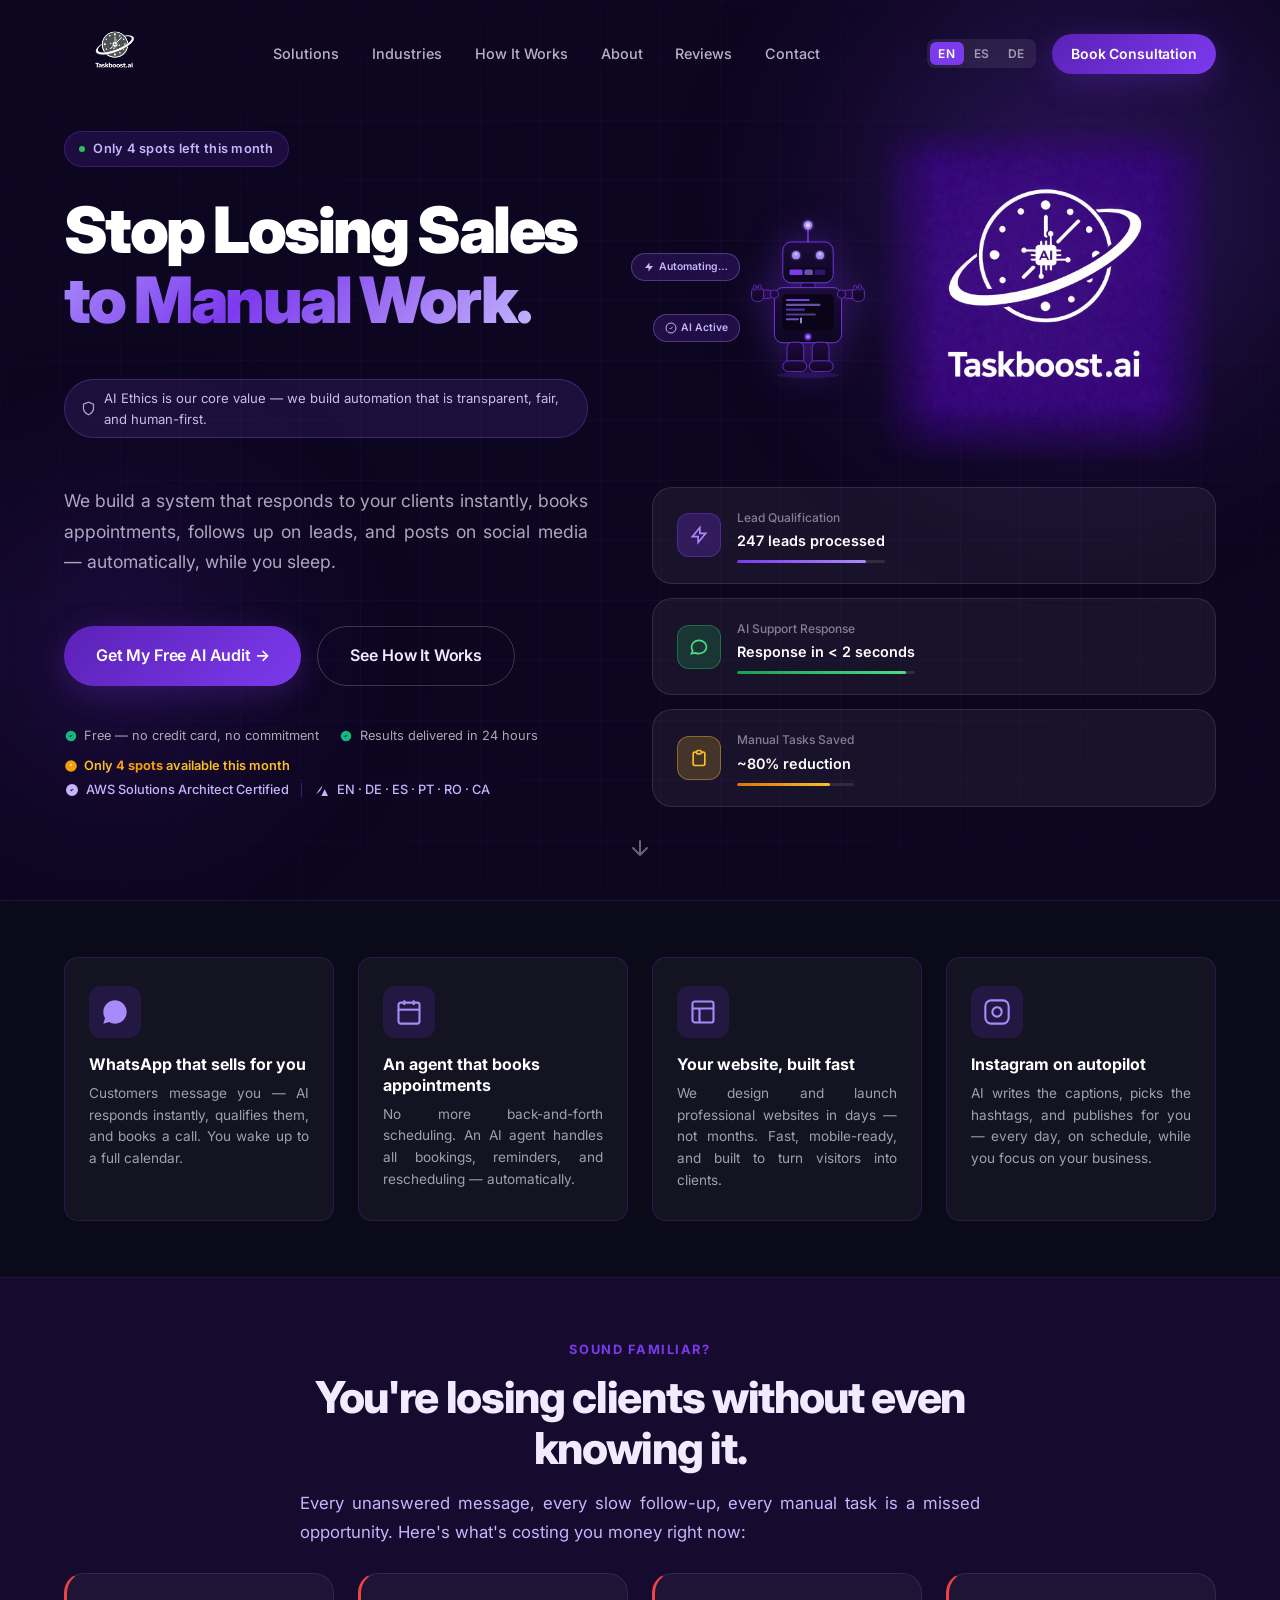
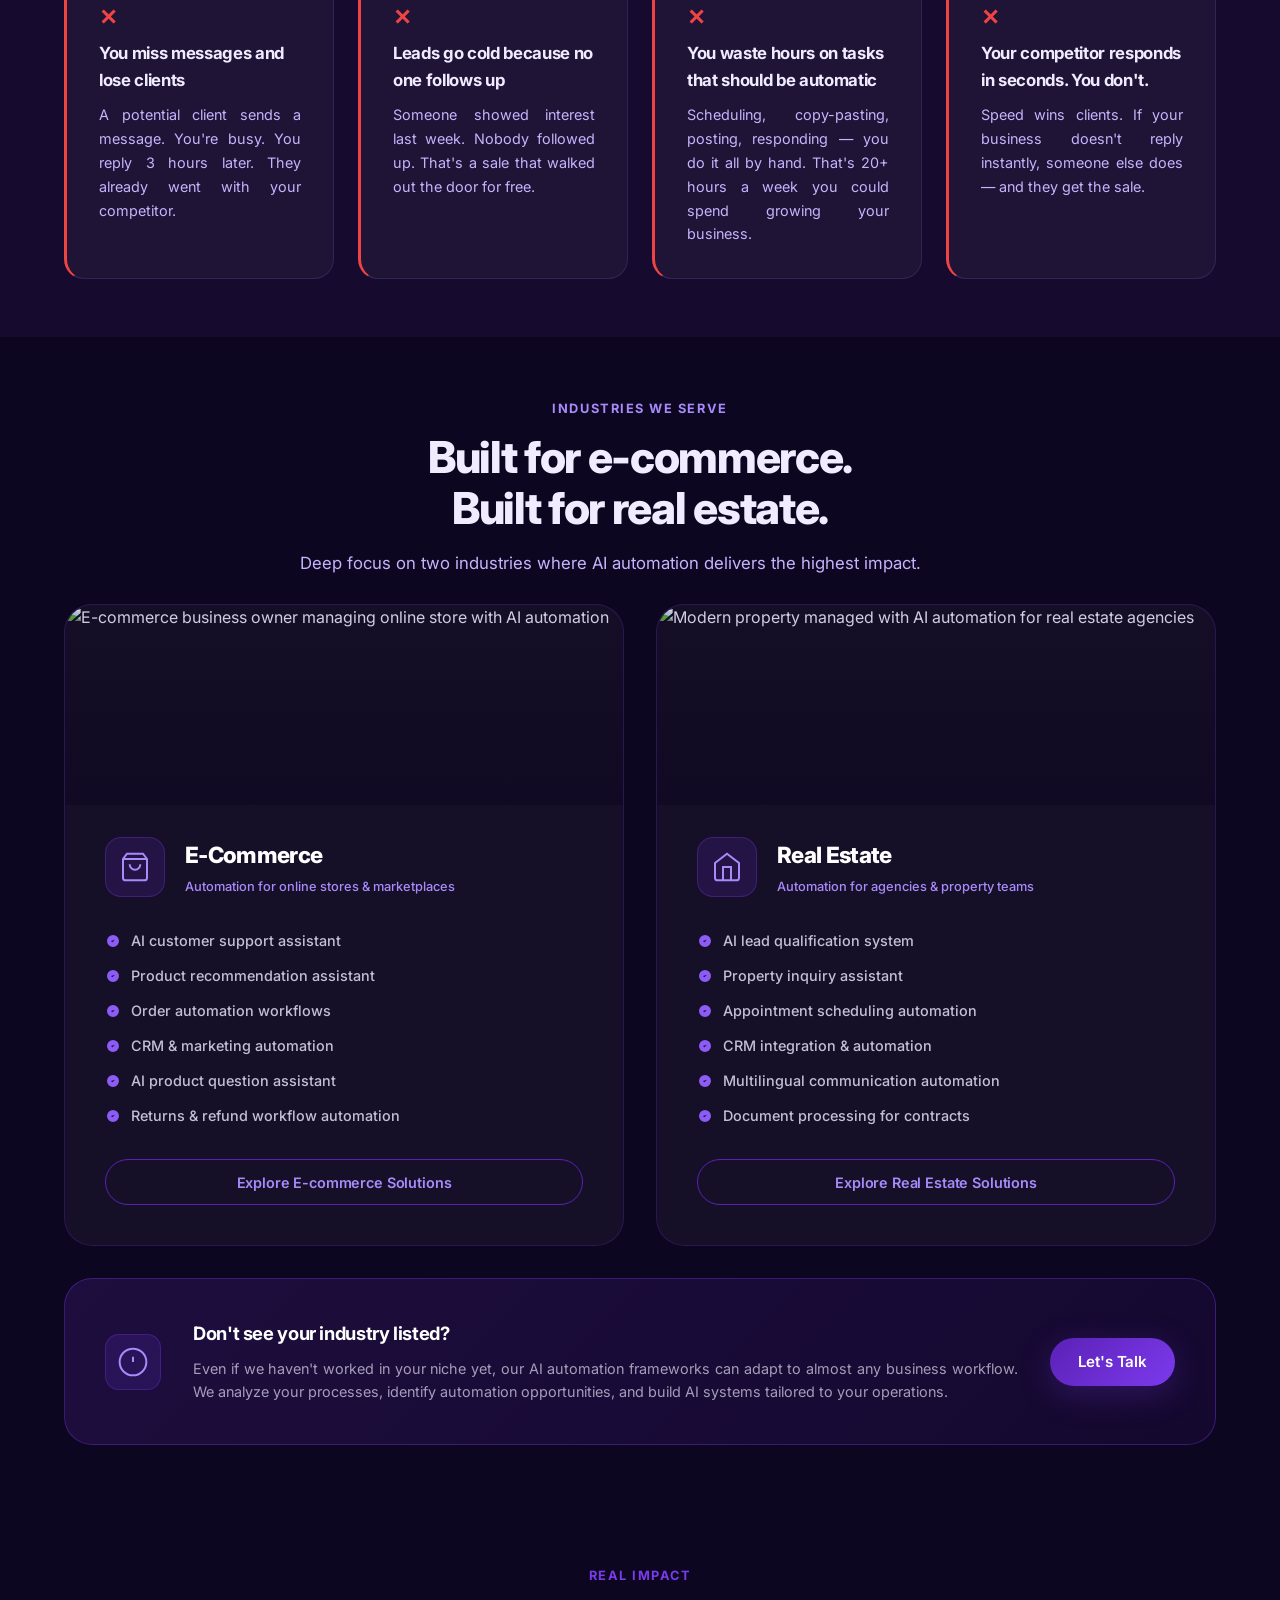
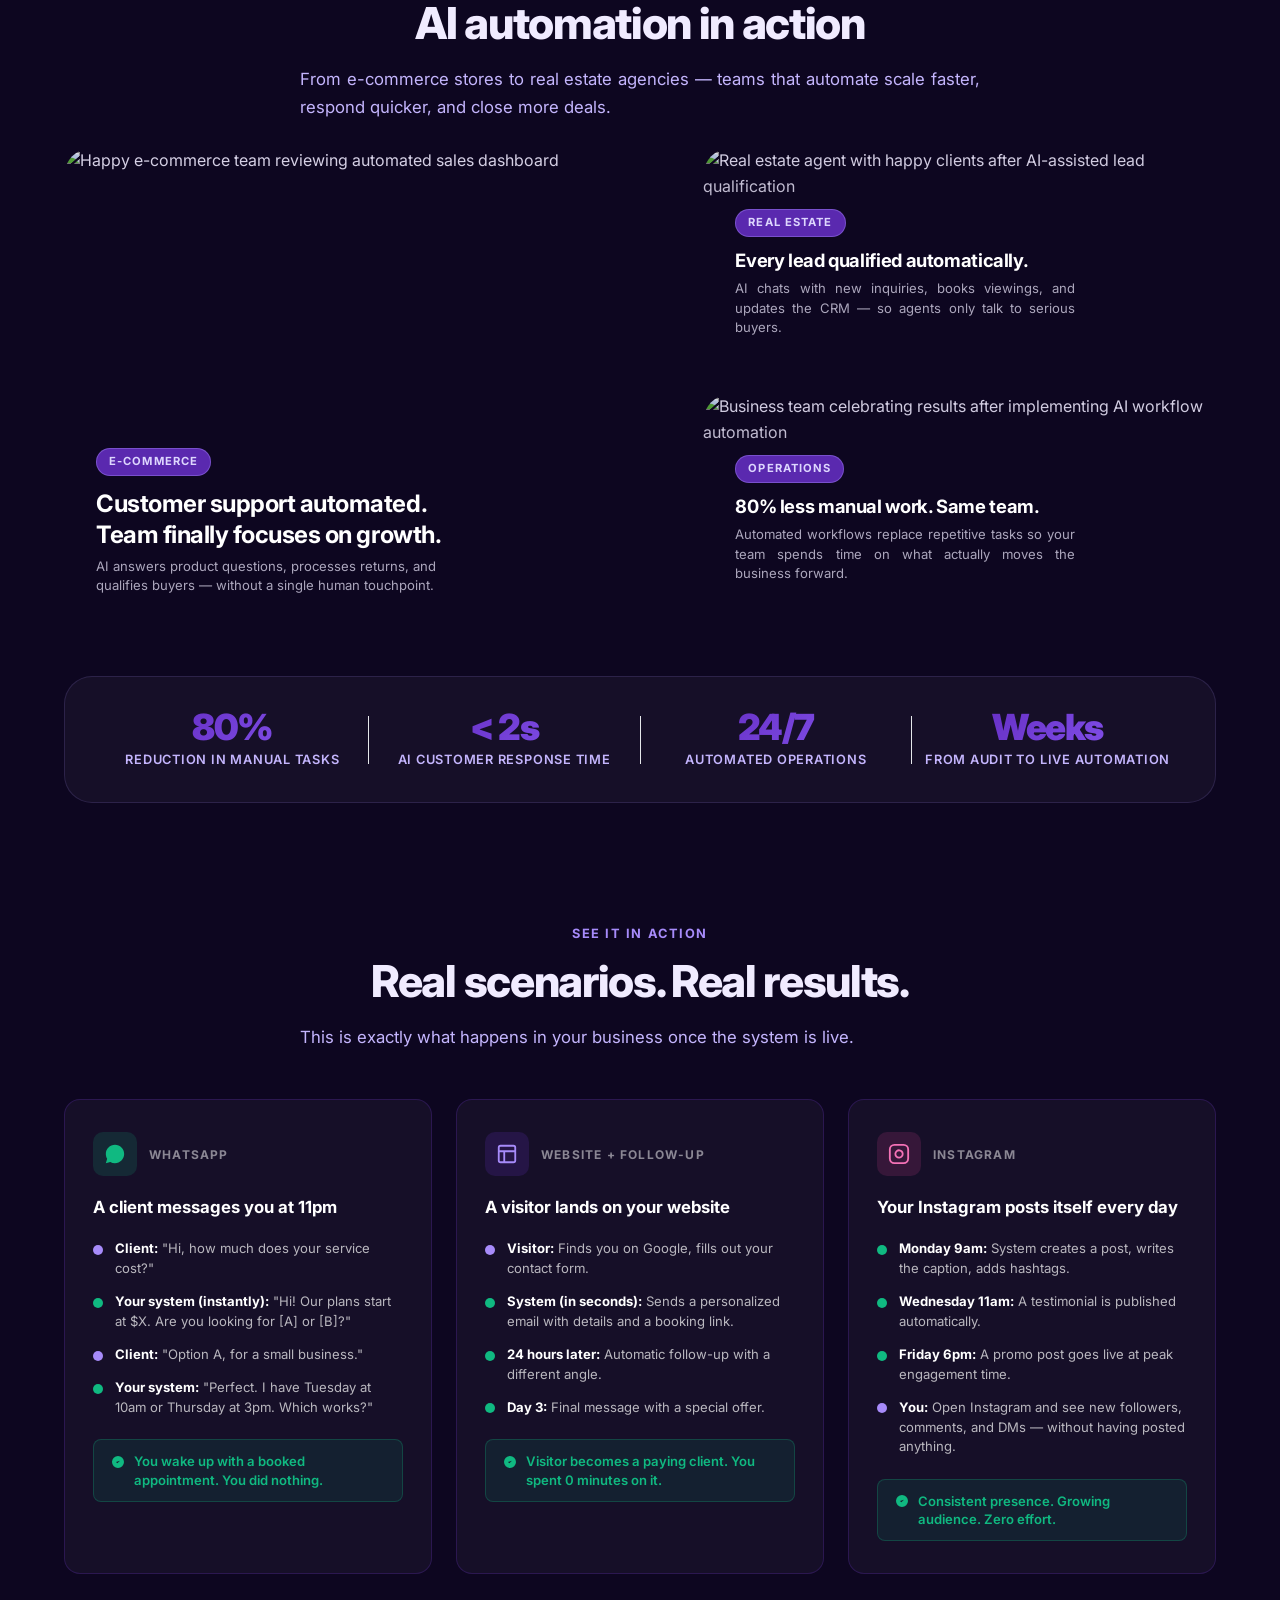
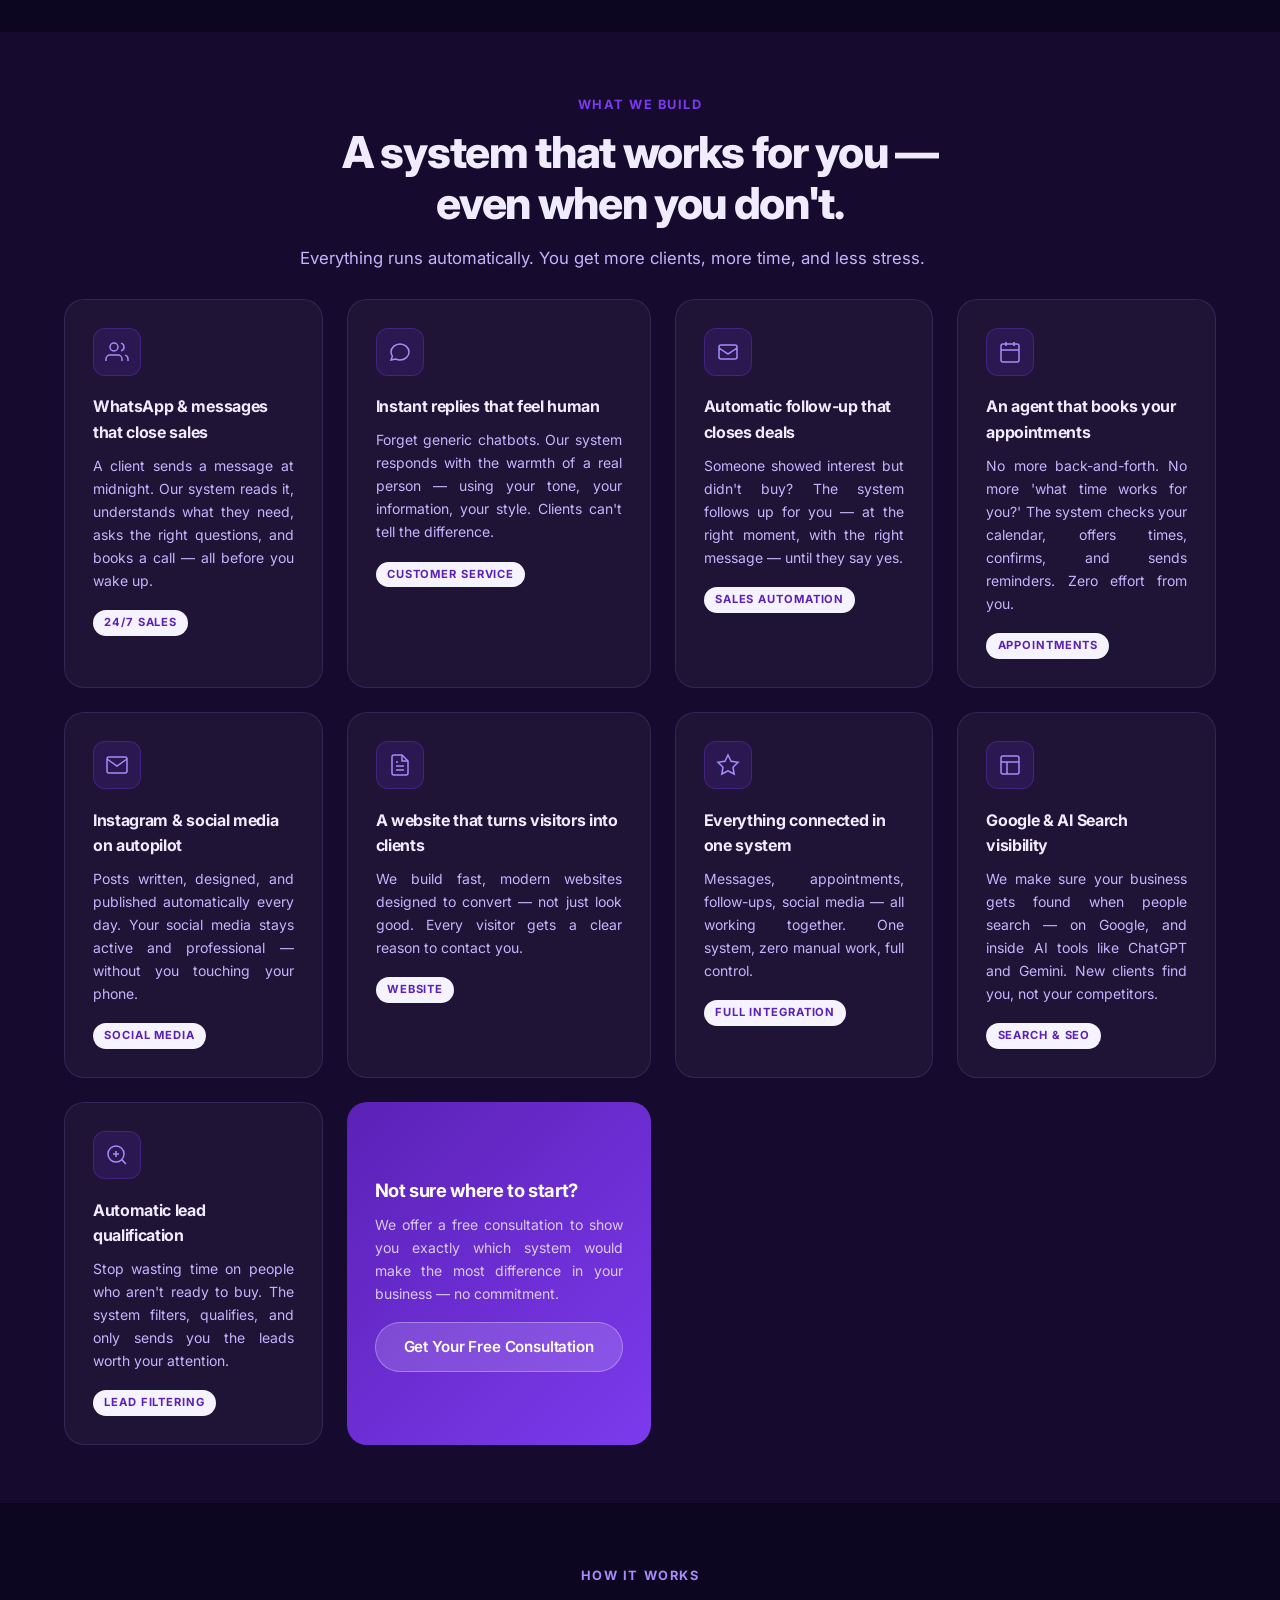
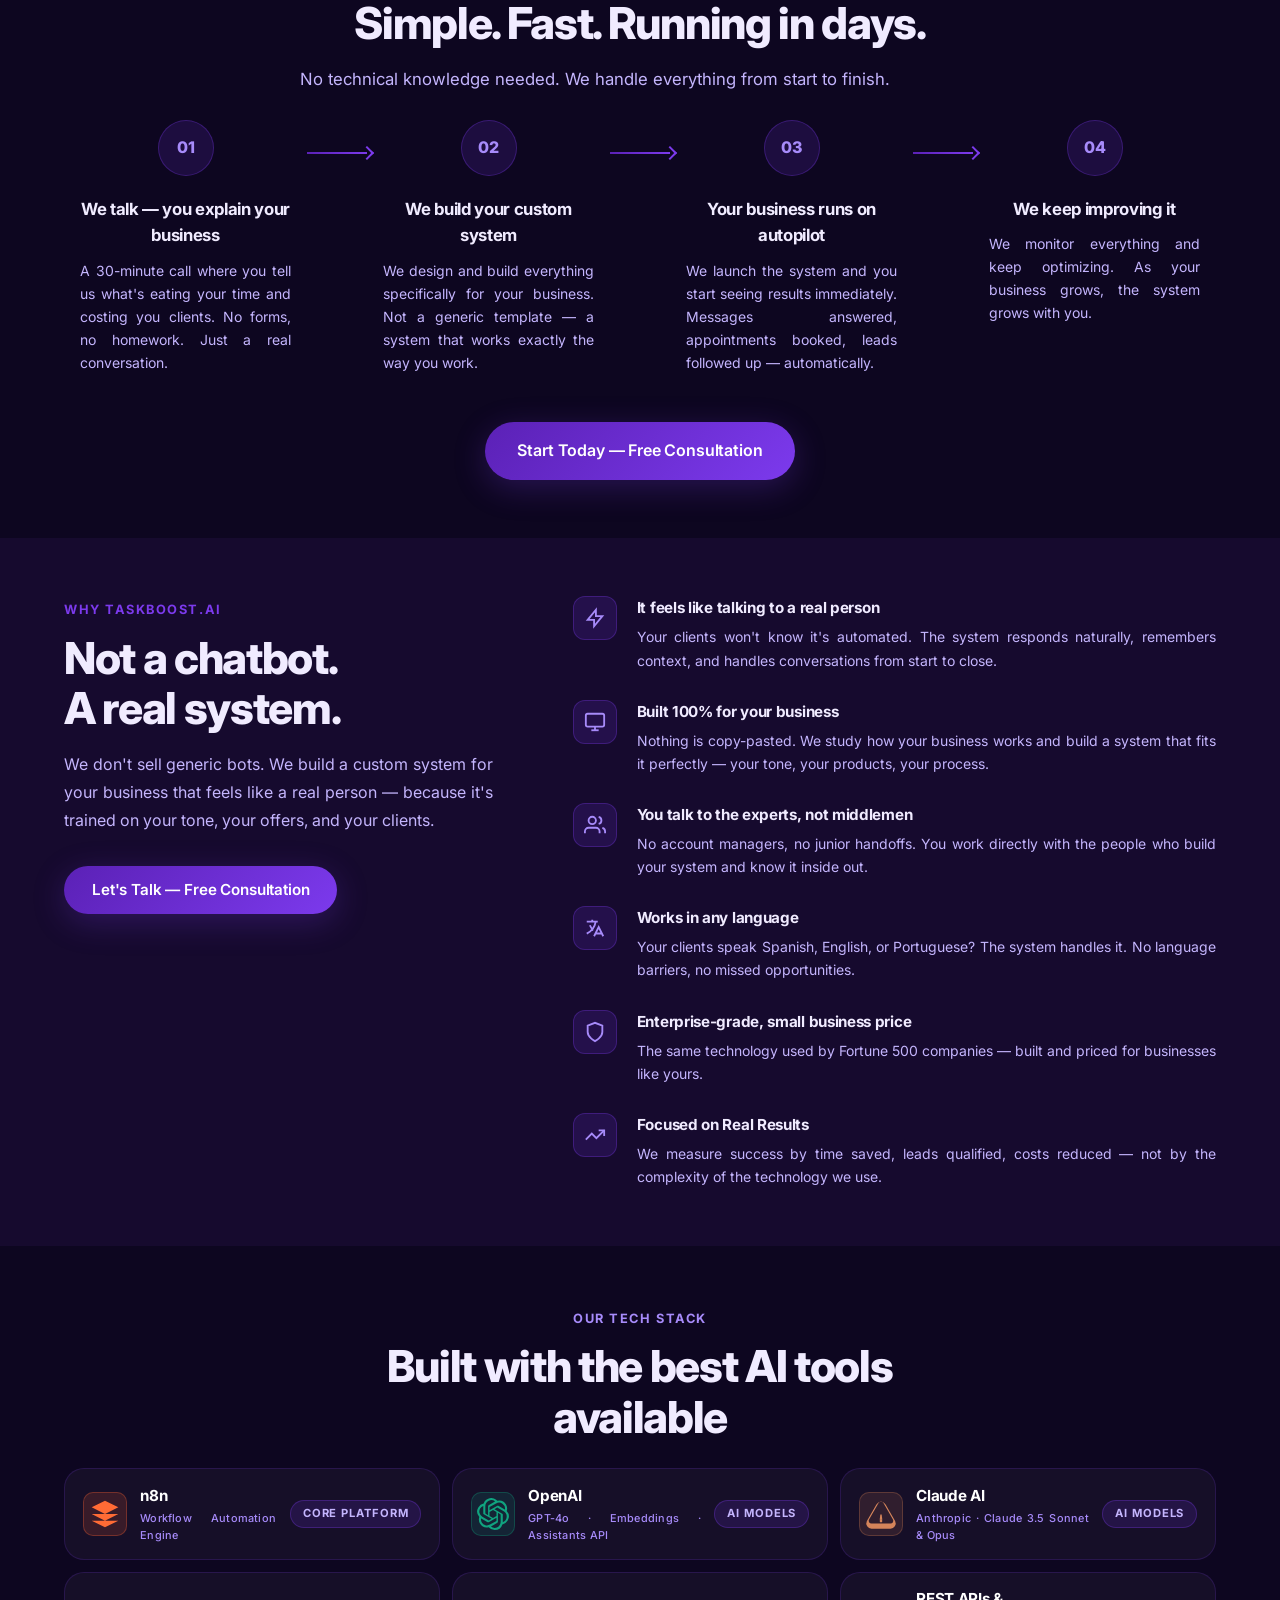
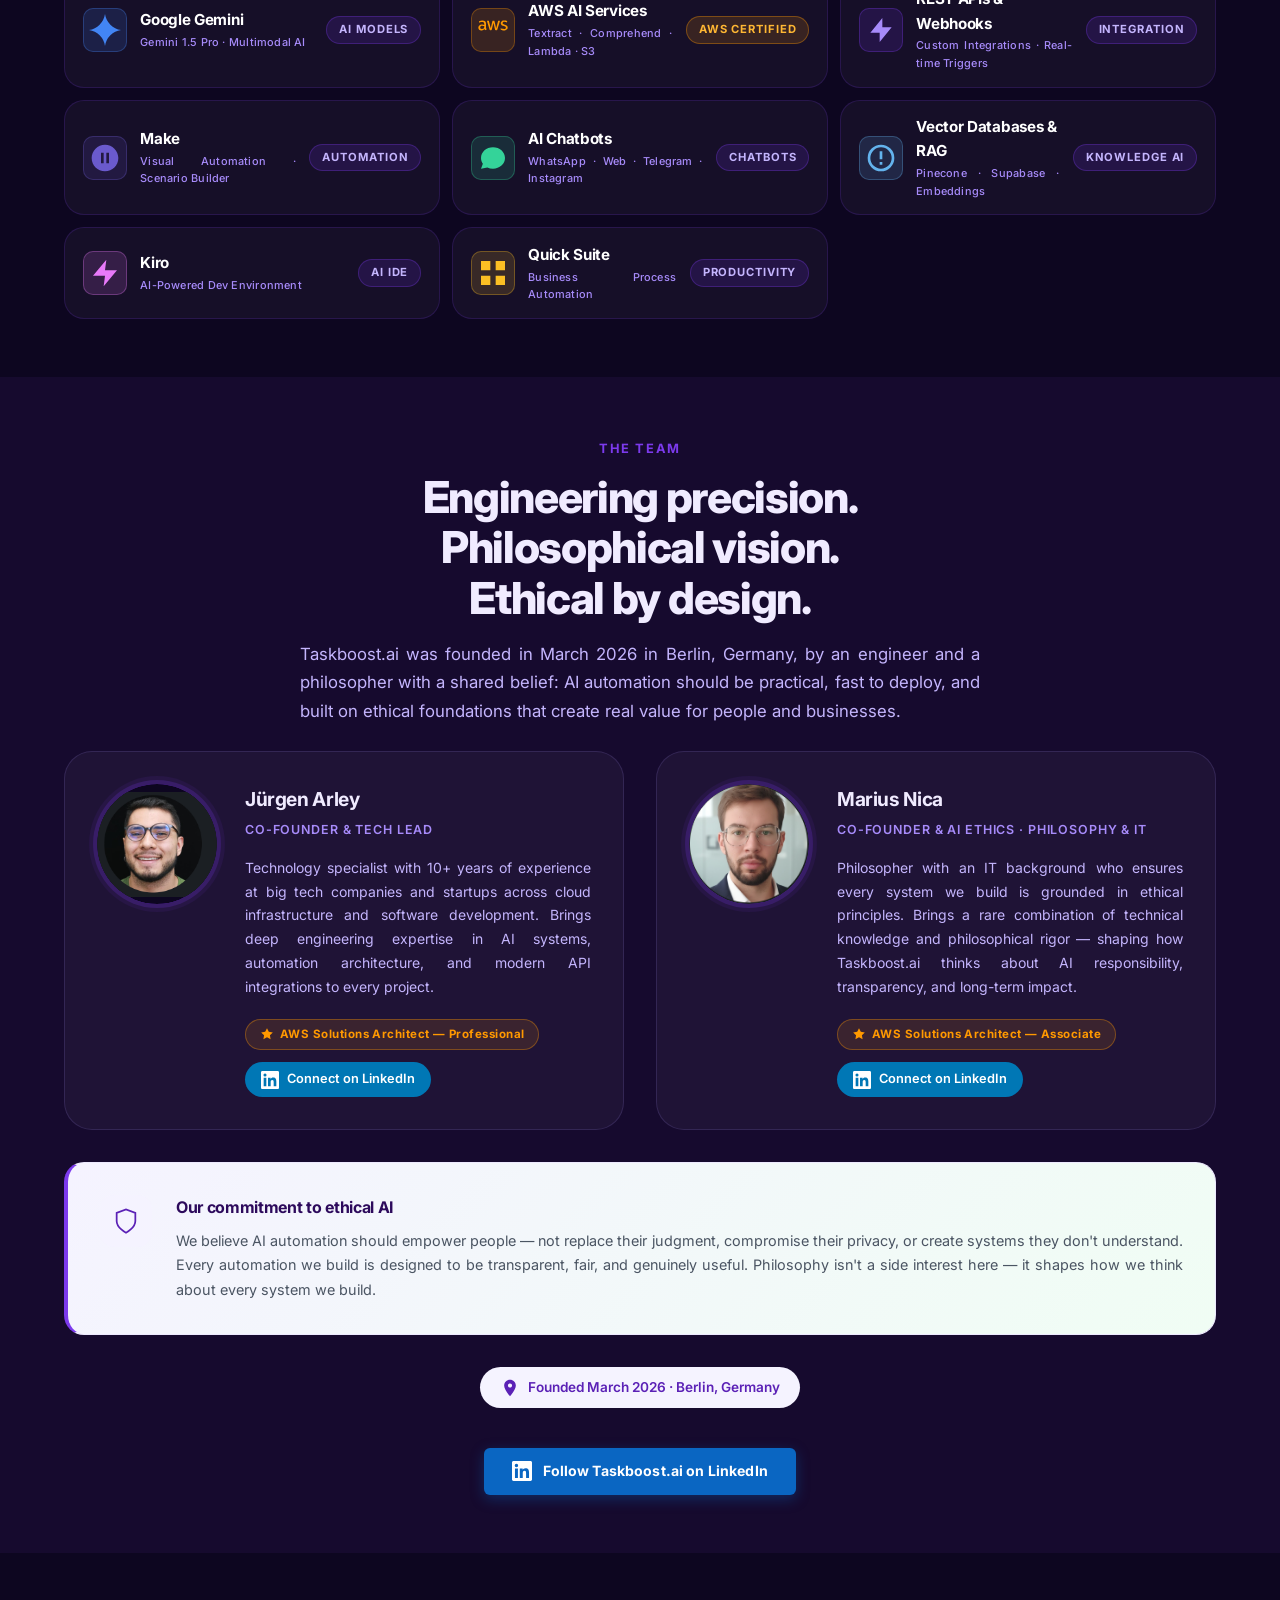
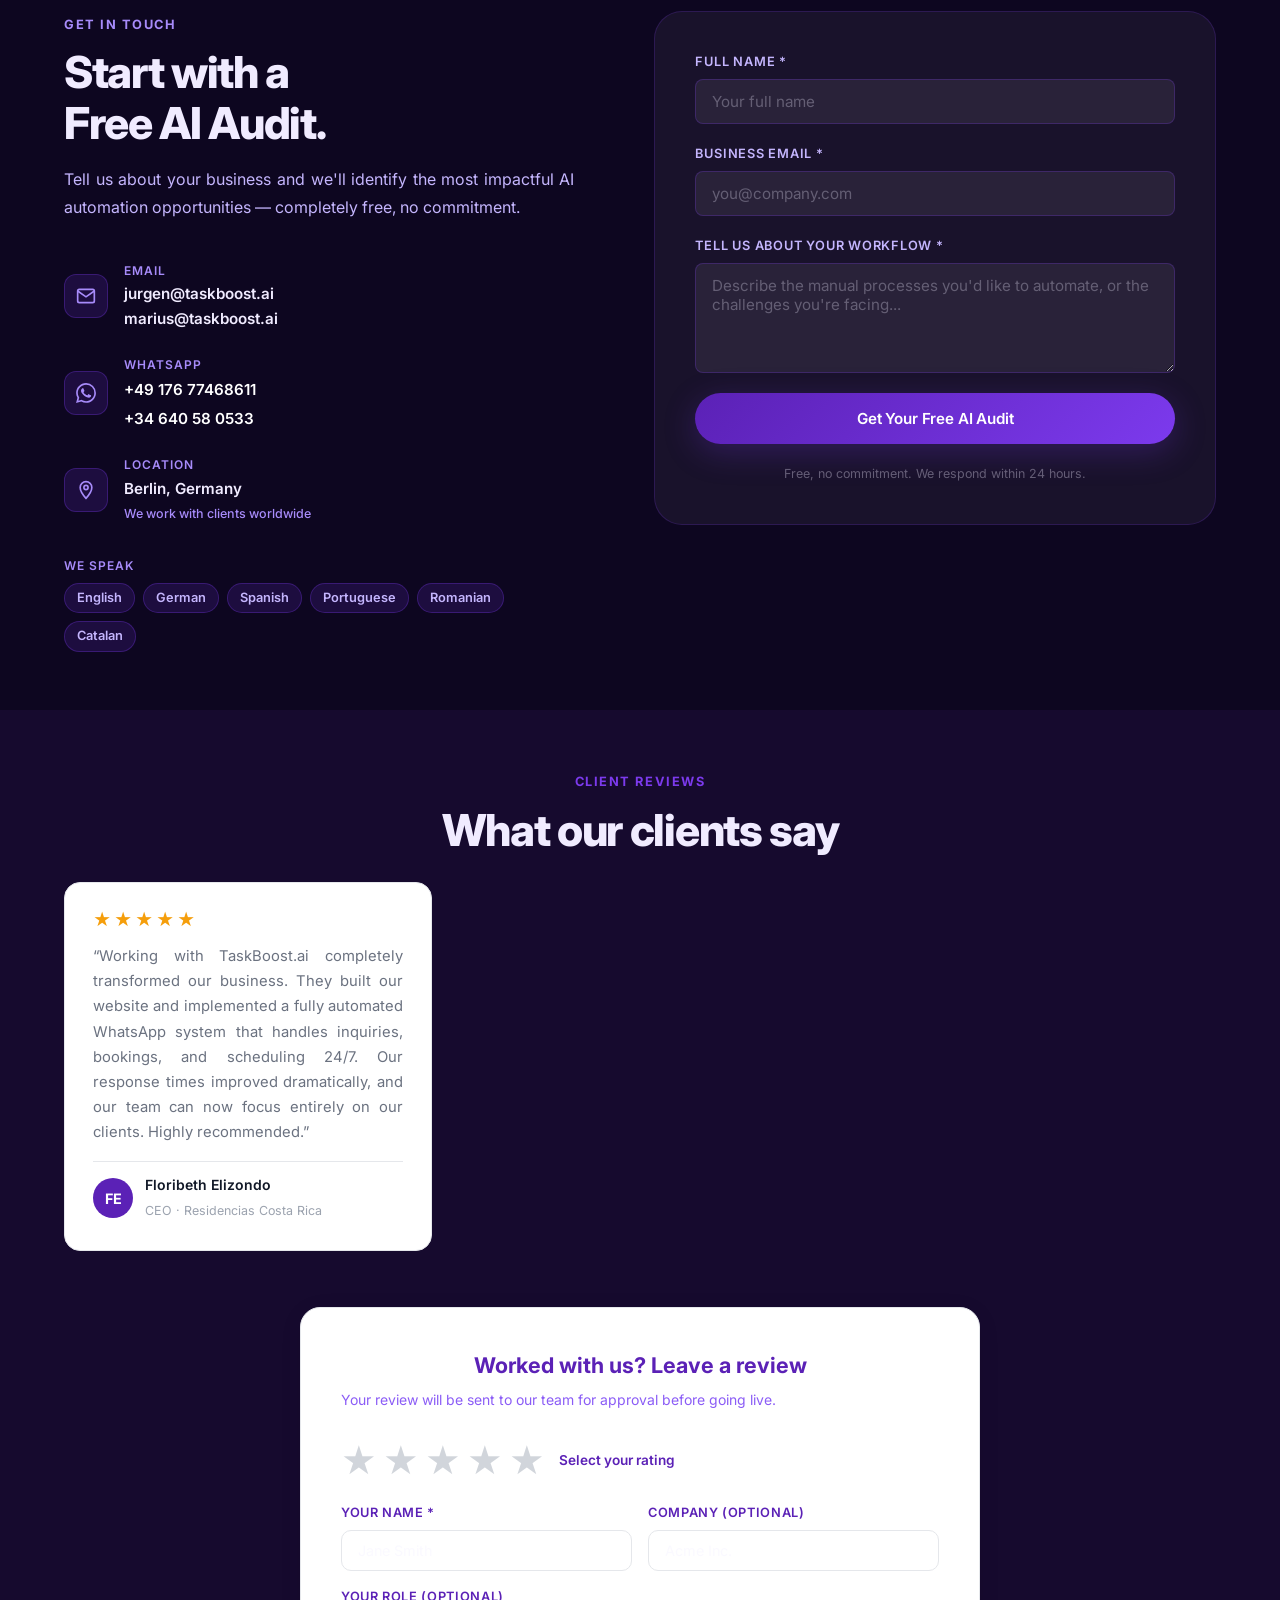
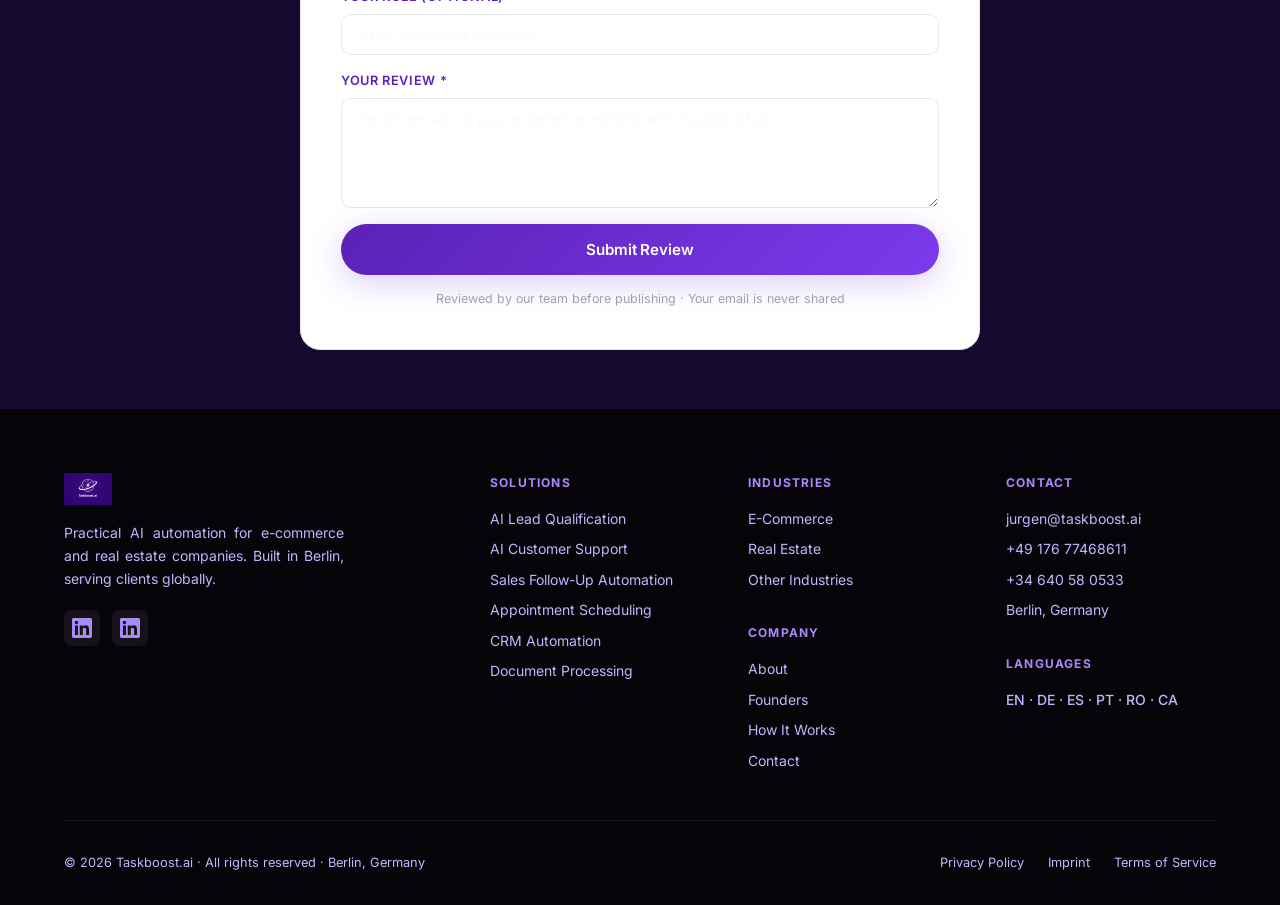
==== commit 766c1e32: "Marketing overhaul: clearer copy, urgency, simplified form, SEO - Hero: "Stop Losing Sales to Manual" ====
--- a/index.html
+++ b/index.html
@@ -1,27 +1,63 @@
 <!DOCTYPE html>
 <html lang="en">
 <head>
+  <!-- Google tag (gtag.js) -->
+  <script async src="https://www.googletagmanager.com/gtag/js?id=G-CV8MZZE5X8"></script>
+  <script>
+    window.dataLayer = window.dataLayer || [];
+    function gtag(){dataLayer.push(arguments);}
+    gtag('js', new Date());
+    gtag('config', 'G-CV8MZZE5X8');
+  </script>
   <meta charset="UTF-8" />
   <meta name="viewport" content="width=device-width, initial-scale=1.0" />
 
   <!-- SEO -->
-  <title>Taskboost.ai — AI Automation for E-commerce & Real Estate</title>
-  <meta name="description" content="Taskboost.ai builds practical AI automation systems that help e-commerce and real estate companies eliminate manual work, automate operations, and improve customer interactions. Based in Berlin, serving clients globally." />
-  <meta name="keywords" content="AI automation services, AI workflow automation, e-commerce AI automation, real estate AI automation, AI consulting, business automation with AI, n8n automation, OpenAI integration" />
+  <title>AI Automation Agency | WhatsApp, Appointments, Instagram | Taskboost.ai</title>
+  <meta name="description" content="We automate WhatsApp sales, appointment booking, Instagram posting, and lead follow-up — so your business gets more clients with less manual work. AWS-certified. Free audit." />
+  <meta name="keywords" content="AI automation agency, WhatsApp automation, appointment scheduling automation, Instagram automation, sales automation, AI chatbot, business automation" />
   <meta name="author" content="Taskboost.ai" />
   <link rel="canonical" href="https://taskboost.ai" />
 
   <!-- Open Graph -->
   <meta property="og:type" content="website" />
   <meta property="og:url" content="https://taskboost.ai" />
-  <meta property="og:title" content="Taskboost.ai — AI Automation for E-commerce & Real Estate" />
-  <meta property="og:description" content="Practical AI automation systems that help e-commerce and real estate companies eliminate manual work, automate operations, and scale smarter." />
+  <meta property="og:title" content="Stop Losing Sales to Manual Work — Taskboost.ai" />
+  <meta property="og:description" content="We build a system that responds to clients instantly, books appointments, follows up on leads, and posts on social media — automatically, while you sleep." />
   <meta property="og:image" content="https://taskboost.ai/assets/og-image.png" />
 
   <!-- Twitter Card -->
   <meta name="twitter:card" content="summary_large_image" />
-  <meta name="twitter:title" content="Taskboost.ai — AI Automation for E-commerce & Real Estate" />
-  <meta name="twitter:description" content="Practical AI automation for modern businesses. Berlin-based, serving clients globally." />
+  <meta name="twitter:title" content="Stop Losing Sales to Manual Work — Taskboost.ai" />
+  <meta name="twitter:description" content="AI automation for WhatsApp, appointments, Instagram & more. Free audit. Results in 24 hours." />
+
+  <!-- Schema Markup -->
+  <script type="application/ld+json">
+  {
+    "@context": "https://schema.org",
+    "@type": "ProfessionalService",
+    "name": "Taskboost.ai",
+    "url": "https://taskboost.ai",
+    "description": "AI automation agency specializing in WhatsApp sales automation, appointment scheduling, Instagram automation, and lead follow-up for e-commerce and real estate businesses.",
+    "address": { "@type": "PostalAddress", "addressLocality": "Berlin", "addressCountry": "DE" },
+    "founder": [
+      { "@type": "Person", "name": "Jürgen Arley", "jobTitle": "Co-Founder & Tech Lead" },
+      { "@type": "Person", "name": "Marius Nica", "jobTitle": "Co-Founder & AI Ethics" }
+    ],
+    "areaServed": "Worldwide",
+    "hasOfferCatalog": {
+      "@type": "OfferCatalog",
+      "name": "AI Automation Services",
+      "itemListElement": [
+        { "@type": "Offer", "itemOffered": { "@type": "Service", "name": "WhatsApp Sales Automation" } },
+        { "@type": "Offer", "itemOffered": { "@type": "Service", "name": "Appointment Scheduling Automation" } },
+        { "@type": "Offer", "itemOffered": { "@type": "Service", "name": "Instagram Automation" } },
+        { "@type": "Offer", "itemOffered": { "@type": "Service", "name": "Sales Follow-Up Automation" } },
+        { "@type": "Offer", "itemOffered": { "@type": "Service", "name": "AI Website Development" } }
+      ]
+    }
+  }
+  </script>
 
   <!-- Favicon -->
   <link rel="icon" type="image/png" href="assets/logo.png" />
@@ -104,12 +140,26 @@
 
           <div class="hero-ctas">
             <a href="#contact" class="btn btn-primary btn-lg">
-              <span data-i18n="hero_cta1">Get Your Free AI Automation Audit</span>
-              <svg width="20" height="20" viewBox="0 0 24 24" fill="none" stroke="currentColor" stroke-width="2" stroke-linecap="round" stroke-linejoin="round"><path d="M5 12h14M12 5l7 7-7 7"/></svg>
+              <span data-i18n="hero_cta1">Get My Free AI Audit →</span>
             </a>
             <a href="#how-it-works" class="btn btn-ghost btn-lg" data-i18n="hero_cta2">
               See How It Works
             </a>
+          </div>
+
+          <div class="hero-social-proof">
+            <div class="hsp-item">
+              <svg width="14" height="14" viewBox="0 0 24 24" fill="#10b981"><path d="M9 12l2 2 4-4m6 2a9 9 0 11-18 0 9 9 0 0118 0z"/></svg>
+              <span>Free — no credit card, no commitment</span>
+            </div>
+            <div class="hsp-item">
+              <svg width="14" height="14" viewBox="0 0 24 24" fill="#10b981"><path d="M9 12l2 2 4-4m6 2a9 9 0 11-18 0 9 9 0 0118 0z"/></svg>
+              <span>Results delivered in 24 hours</span>
+            </div>
+            <div class="hsp-item hsp-urgency">
+              <svg width="14" height="14" viewBox="0 0 24 24" fill="#f59e0b"><circle cx="12" cy="12" r="10"/><line x1="12" y1="8" x2="12" y2="12" stroke="white" stroke-width="2"/><line x1="12" y1="16" x2="12.01" y2="16" stroke="white" stroke-width="2"/></svg>
+              <span>Only <strong>4 spots</strong> available this month</span>
+            </div>
           </div>
 
           <div class="hero-trust">
@@ -287,47 +337,77 @@
     <!-- ═══════════════════════════════════════════════════════════════
          VALUE PROPOSITION
     ═══════════════════════════════════════════════════════════════ -->
+    <!-- ═══════════════════════════════════════════════════════════════
+         QUICK SERVICES STRIP
+    ═══════════════════════════════════════════════════════════════ -->
+    <section class="quick-services">
+      <div class="container">
+        <div class="qs-grid">
+          <div class="qs-card">
+            <div class="qs-icon">
+              <svg width="28" height="28" viewBox="0 0 24 24" fill="currentColor"><path d="M17.472 14.382c-.297-.149-1.758-.867-2.03-.967-.273-.099-.471-.148-.67.15-.197.297-.767.966-.94 1.164-.173.199-.347.223-.644.075-.297-.15-1.255-.463-2.39-1.475-.883-.788-1.48-1.761-1.653-2.059-.173-.297-.018-.458.13-.606.134-.133.298-.347.446-.52.149-.174.198-.298.298-.497.099-.198.05-.371-.025-.52-.075-.149-.669-1.612-.916-2.207-.242-.579-.487-.5-.669-.51-.173-.008-.371-.01-.57-.01-.198 0-.52.074-.792.372-.272.297-1.04 1.016-1.04 2.479 0 1.462 1.065 2.875 1.213 3.074.149.198 2.096 3.2 5.077 4.487.709.306 1.262.489 1.694.625.712.227 1.36.195 1.871.118.571-.085 1.758-.719 2.006-1.413.248-.694.248-1.289.173-1.413-.074-.124-.272-.198-.57-.347z"/><path d="M11.99 2C6.469 2 2 6.478 2 12.01c0 1.922.526 3.72 1.432 5.264L2 22l4.863-1.406A9.934 9.934 0 0011.99 22C17.52 22 22 17.522 22 12c0-5.514-4.48-10-10.01-10z"/></svg>
+            </div>
+            <h3>WhatsApp that sells for you</h3>
+            <p>Customers message you — AI responds instantly, qualifies them, and books a call. You wake up to a full calendar.</p>
+          </div>
+          <div class="qs-card">
+            <div class="qs-icon">
+              <svg width="28" height="28" viewBox="0 0 24 24" fill="none" stroke="currentColor" stroke-width="1.8"><rect x="3" y="4" width="18" height="18" rx="2"/><line x1="16" y1="2" x2="16" y2="6"/><line x1="8" y1="2" x2="8" y2="6"/><line x1="3" y1="10" x2="21" y2="10"/><path d="M8 14h.01M12 14h.01M16 14h.01M8 18h.01M12 18h.01"/></svg>
+            </div>
+            <h3>An agent that books appointments</h3>
+            <p>No more back-and-forth scheduling. An AI agent handles all bookings, reminders, and rescheduling — automatically.</p>
+          </div>
+          <div class="qs-card">
+            <div class="qs-icon">
+              <svg width="28" height="28" viewBox="0 0 24 24" fill="none" stroke="currentColor" stroke-width="1.8"><rect x="3" y="3" width="18" height="18" rx="2"/><path d="M3 9h18M9 21V9"/></svg>
+            </div>
+            <h3>Your website, built fast</h3>
+            <p>We design and launch professional websites in days — not months. Fast, mobile-ready, and built to turn visitors into clients.</p>
+          </div>
+          <div class="qs-card">
+            <div class="qs-icon">
+              <svg width="28" height="28" viewBox="0 0 24 24" fill="none" stroke="currentColor" stroke-width="1.8"><rect x="2" y="2" width="20" height="20" rx="5"/><path d="M16 11.37A4 4 0 1112.63 8 4 4 0 0116 11.37z"/><line x1="17.5" y1="6.5" x2="17.51" y2="6.5"/></svg>
+            </div>
+            <h3>Instagram on autopilot</h3>
+            <p>AI writes the captions, picks the hashtags, and publishes for you — every day, on schedule, while you focus on your business.</p>
+          </div>
+        </div>
+      </div>
+    </section>
+
     <section class="section section-light" id="value">
       <div class="container">
         <div class="section-header reveal">
-          <p class="section-label" data-i18n="val_label">Why AI Automation</p>
-          <h2 class="section-title" data-i18n="val_title">Your business shouldn't run on manual work</h2>
+          <p class="section-label" data-i18n="val_label">Sound familiar?</p>
+          <h2 class="section-title" data-i18n="val_title">You're losing clients without even knowing it.</h2>
           <p class="section-subtitle" data-i18n="val_sub">
-            Most companies lose hundreds of hours every month to repetitive tasks. Taskboost.ai replaces that with AI systems that work 24/7.
+            Every unanswered message, every slow follow-up, every manual task is a missed opportunity. Here's what's costing you money right now:
           </p>
         </div>
 
-        <div class="value-grid">
-          <div class="value-card reveal">
-            <div class="value-icon">
-              <svg width="28" height="28" viewBox="0 0 24 24" fill="none" stroke="currentColor" stroke-width="1.5"><circle cx="12" cy="12" r="10"/><polyline points="12 6 12 12 16 14"/></svg>
-            </div>
-            <h3 data-i18n="val1_h">Eliminate Manual Work</h3>
-            <p data-i18n="val1_p">Stop paying your team to copy-paste data, send follow-up emails, or qualify leads by hand. AI handles the repetitive work automatically.</p>
-          </div>
-
-          <div class="value-card reveal">
-            <div class="value-icon">
-              <svg width="28" height="28" viewBox="0 0 24 24" fill="none" stroke="currentColor" stroke-width="1.5"><path d="M13 10V3L4 14h7v7l9-11h-7z"/></svg>
-            </div>
-            <h3 data-i18n="val2_h">Instant Customer Response</h3>
-            <p data-i18n="val2_p">AI assistants respond to customers in seconds — 24/7, in multiple languages — without adding headcount or increasing your support costs.</p>
-          </div>
-
-          <div class="value-card reveal">
-            <div class="value-icon">
-              <svg width="28" height="28" viewBox="0 0 24 24" fill="none" stroke="currentColor" stroke-width="1.5"><path d="M4 4h16c1.1 0 2 .9 2 2v12c0 1.1-.9 2-2 2H4c-1.1 0-2-.9-2-2V6c0-1.1.9-2 2-2z"/><polyline points="22,6 12,13 2,6"/></svg>
-            </div>
-            <h3 data-i18n="val3_h">Automate Operations End-to-End</h3>
-            <p data-i18n="val3_p">From lead capture to CRM entry to contract processing — we build connected AI pipelines that replace entire manual workflows.</p>
-          </div>
-
-          <div class="value-card reveal">
-            <div class="value-icon">
-              <svg width="28" height="28" viewBox="0 0 24 24" fill="none" stroke="currentColor" stroke-width="1.5"><polyline points="22 7 13.5 15.5 8.5 10.5 2 17"/><polyline points="16 7 22 7 22 13"/></svg>
-            </div>
-            <h3 data-i18n="val4_h">Scale Without Hiring</h3>
-            <p data-i18n="val4_p">Grow your volume of leads, orders, or property inquiries without growing your team proportionally. AI scales with you.</p>
+        <div class="value-grid problem-grid">
+          <div class="value-card problem-card reveal">
+            <div class="problem-x">✕</div>
+            <h3 data-i18n="val1_h">You miss messages and lose clients</h3>
+            <p data-i18n="val1_p">A potential client sends a message. You're busy. You reply 3 hours later. They already went with your competitor.</p>
+          </div>
+
+          <div class="value-card problem-card reveal">
+            <div class="problem-x">✕</div>
+            <h3 data-i18n="val2_h">Leads go cold because no one follows up</h3>
+            <p data-i18n="val2_p">Someone showed interest last week. Nobody followed up. That's a sale that walked out the door for free.</p>
+          </div>
+
+          <div class="value-card problem-card reveal">
+            <div class="problem-x">✕</div>
+            <h3 data-i18n="val3_h">You waste hours on tasks that should be automatic</h3>
+            <p data-i18n="val3_p">Scheduling, copy-pasting, posting, responding — you do it all by hand. That's 20+ hours a week you could spend growing your business.</p>
+          </div>
+
+          <div class="value-card problem-card reveal">
+            <div class="problem-x">✕</div>
+            <h3 data-i18n="val4_h">Your competitor responds in seconds. You don't.</h3>
+            <p data-i18n="val4_p">Speed wins clients. If your business doesn't reply instantly, someone else does — and they get the sale.</p>
           </div>
         </div>
       </div>
@@ -539,6 +619,72 @@
     </section>
 
     <!-- ═══════════════════════════════════════════════════════════════
+         REAL EXAMPLES
+    ═══════════════════════════════════════════════════════════════ -->
+    <section class="section section-dark" id="examples">
+      <div class="container">
+        <div class="section-header reveal">
+          <p class="section-label">See it in action</p>
+          <h2 class="section-title">Real scenarios. Real results.</h2>
+          <p class="section-subtitle">This is exactly what happens in your business once the system is live.</p>
+        </div>
+
+        <div class="examples-grid">
+          <div class="example-card reveal">
+            <div class="example-header">
+              <div class="example-icon example-icon-green">
+                <svg width="22" height="22" viewBox="0 0 24 24" fill="currentColor"><path d="M17.472 14.382c-.297-.149-1.758-.867-2.03-.967-.273-.099-.471-.148-.67.15-.197.297-.767.966-.94 1.164-.173.199-.347.223-.644.075-.297-.15-1.255-.463-2.39-1.475-.883-.788-1.48-1.761-1.653-2.059-.173-.297-.018-.458.13-.606.134-.133.298-.347.446-.52.149-.174.198-.298.298-.497.099-.198.05-.371-.025-.52-.075-.149-.669-1.612-.916-2.207-.242-.579-.487-.5-.669-.51-.173-.008-.371-.01-.57-.01-.198 0-.52.074-.792.372-.272.297-1.04 1.016-1.04 2.479 0 1.462 1.065 2.875 1.213 3.074.149.198 2.096 3.2 5.077 4.487.709.306 1.262.489 1.694.625.712.227 1.36.195 1.871.118.571-.085 1.758-.719 2.006-1.413.248-.694.248-1.289.173-1.413-.074-.124-.272-.198-.57-.347z"/><path d="M11.99 2C6.469 2 2 6.478 2 12.01c0 1.922.526 3.72 1.432 5.264L2 22l4.863-1.406A9.934 9.934 0 0011.99 22C17.52 22 22 17.522 22 12c0-5.514-4.48-10-10.01-10z"/></svg>
+              </div>
+              <span class="example-label">WhatsApp</span>
+            </div>
+            <h3>A client messages you at 11pm</h3>
+            <div class="example-flow">
+              <div class="flow-step"><div class="flow-dot flow-dot-in"></div><div class="flow-text"><strong>Client:</strong> "Hi, how much does your service cost?"</div></div>
+              <div class="flow-step"><div class="flow-dot flow-dot-auto"></div><div class="flow-text"><strong>Your system (instantly):</strong> "Hi! Our plans start at $X. Are you looking for [A] or [B]?"</div></div>
+              <div class="flow-step"><div class="flow-dot flow-dot-in"></div><div class="flow-text"><strong>Client:</strong> "Option A, for a small business."</div></div>
+              <div class="flow-step"><div class="flow-dot flow-dot-auto"></div><div class="flow-text"><strong>Your system:</strong> "Perfect. I have Tuesday at 10am or Thursday at 3pm. Which works?"</div></div>
+              <div class="flow-result"><svg width="16" height="16" viewBox="0 0 24 24" fill="currentColor"><path d="M9 12l2 2 4-4m6 2a9 9 0 11-18 0 9 9 0 0118 0z"/></svg> You wake up with a booked appointment. You did nothing.</div>
+            </div>
+          </div>
+
+          <div class="example-card reveal">
+            <div class="example-header">
+              <div class="example-icon example-icon-purple">
+                <svg width="22" height="22" viewBox="0 0 24 24" fill="none" stroke="currentColor" stroke-width="2"><rect x="3" y="3" width="18" height="18" rx="2"/><path d="M3 9h18M9 21V9"/></svg>
+              </div>
+              <span class="example-label">Website + Follow-up</span>
+            </div>
+            <h3>A visitor lands on your website</h3>
+            <div class="example-flow">
+              <div class="flow-step"><div class="flow-dot flow-dot-in"></div><div class="flow-text"><strong>Visitor:</strong> Finds you on Google, fills out your contact form.</div></div>
+              <div class="flow-step"><div class="flow-dot flow-dot-auto"></div><div class="flow-text"><strong>System (in seconds):</strong> Sends a personalized email with details and a booking link.</div></div>
+              <div class="flow-step"><div class="flow-dot flow-dot-auto"></div><div class="flow-text"><strong>24 hours later:</strong> Automatic follow-up with a different angle.</div></div>
+              <div class="flow-step"><div class="flow-dot flow-dot-auto"></div><div class="flow-text"><strong>Day 3:</strong> Final message with a special offer.</div></div>
+              <div class="flow-result"><svg width="16" height="16" viewBox="0 0 24 24" fill="currentColor"><path d="M9 12l2 2 4-4m6 2a9 9 0 11-18 0 9 9 0 0118 0z"/></svg> Visitor becomes a paying client. You spent 0 minutes on it.</div>
+            </div>
+          </div>
+
+          <div class="example-card reveal">
+            <div class="example-header">
+              <div class="example-icon example-icon-pink">
+                <svg width="22" height="22" viewBox="0 0 24 24" fill="none" stroke="currentColor" stroke-width="2"><rect x="2" y="2" width="20" height="20" rx="5"/><path d="M16 11.37A4 4 0 1112.63 8 4 4 0 0116 11.37z"/><line x1="17.5" y1="6.5" x2="17.51" y2="6.5"/></svg>
+              </div>
+              <span class="example-label">Instagram</span>
+            </div>
+            <h3>Your Instagram posts itself every day</h3>
+            <div class="example-flow">
+              <div class="flow-step"><div class="flow-dot flow-dot-auto"></div><div class="flow-text"><strong>Monday 9am:</strong> System creates a post, writes the caption, adds hashtags.</div></div>
+              <div class="flow-step"><div class="flow-dot flow-dot-auto"></div><div class="flow-text"><strong>Wednesday 11am:</strong> A testimonial is published automatically.</div></div>
+              <div class="flow-step"><div class="flow-dot flow-dot-auto"></div><div class="flow-text"><strong>Friday 6pm:</strong> A promo post goes live at peak engagement time.</div></div>
+              <div class="flow-step"><div class="flow-dot flow-dot-in"></div><div class="flow-text"><strong>You:</strong> Open Instagram and see new followers, comments, and DMs — without having posted anything.</div></div>
+              <div class="flow-result"><svg width="16" height="16" viewBox="0 0 24 24" fill="currentColor"><path d="M9 12l2 2 4-4m6 2a9 9 0 11-18 0 9 9 0 0118 0z"/></svg> Consistent presence. Growing audience. Zero effort.</div>
+            </div>
+          </div>
+        </div>
+      </div>
+    </section>
+
+    <!-- ═══════════════════════════════════════════════════════════════
          AI SOLUTIONS
     ═══════════════════════════════════════════════════════════════ -->
     <section class="section section-light" id="solutions">
@@ -1088,66 +1234,33 @@
               <input type="checkbox" name="botcheck" style="display:none;" />
 
               <div class="form-group">
-                <label for="name" data-i18n="form_name">Full Name *</label>
+                <label for="name" data-i18n="form_name">Your Name *</label>
                 <input type="text" id="name" name="name" placeholder="Your full name" data-i18n-ph="ph_name" required />
               </div>
 
               <div class="form-group">
-                <label for="email" data-i18n="form_email">Business Email *</label>
+                <label for="email" data-i18n="form_email">Email *</label>
                 <input type="email" id="email" name="email" placeholder="you@company.com" data-i18n-ph="ph_email" required />
               </div>
 
-              <div class="form-row">
-                <div class="form-group">
-                  <label for="company" data-i18n="form_company">Company</label>
-                  <input type="text" id="company" name="company" placeholder="Company name" data-i18n-ph="ph_company" />
-                </div>
-                <div class="form-group">
-                  <label for="phone" data-i18n="form_phone">Phone / WhatsApp</label>
-                  <input type="tel" id="phone" name="phone" placeholder="+1 234 567 8900" data-i18n-ph="ph_phone" />
-                </div>
-              </div>
-
-              <div class="form-row">
-                <div class="form-group">
-                  <label for="industry" data-i18n="form_industry">Industry</label>
-                  <select id="industry" name="industry">
-                    <option value="" data-i18n="opt_select">Select industry</option>
-                    <option value="ecommerce" data-i18n="opt_ecomm">E-Commerce</option>
-                    <option value="realestate" data-i18n="opt_re">Real Estate</option>
-                    <option value="other" data-i18n="opt_other">Other</option>
-                  </select>
-                </div>
-                <div class="form-group">
-                  <label for="country" data-i18n="form_country">Country</label>
-                  <input type="text" id="country" name="country" placeholder="Your country" data-i18n-ph="ph_country" />
-                </div>
-              </div>
-
-              <div class="form-group" id="other-industry-group" style="display:none;">
-                <label for="other-industry" data-i18n="form_other_industry">Your Industry</label>
-                <input type="text" id="other-industry" name="other_industry" placeholder="e.g. Healthcare, Logistics, Finance..." data-i18n-ph="ph_other_industry" />
-              </div>
-
               <div class="form-group">
-                <label for="message" data-i18n="form_message">Tell us about your workflow *</label>
-                <textarea id="message" name="message" rows="4" placeholder="Describe the manual processes you'd like to automate, or the challenges you're facing..." data-i18n-ph="ph_message" required></textarea>
+                <label for="message" data-i18n="form_message">What's your biggest time-waster right now? *</label>
+                <textarea id="message" name="message" rows="3" placeholder="e.g. responding to WhatsApp messages, booking appointments manually, posting on Instagram every day..." data-i18n-ph="ph_message" required></textarea>
               </div>
 
               <button type="submit" class="btn btn-primary btn-full" id="submit-btn">
-                <span class="btn-text" data-i18n="form_submit">Get Your Free AI Audit</span>
-                <svg width="20" height="20" viewBox="0 0 24 24" fill="none" stroke="currentColor" stroke-width="2" stroke-linecap="round" stroke-linejoin="round"><path d="M5 12h14M12 5l7 7-7 7"/></svg>
+                <span class="btn-text" data-i18n="form_submit">Get My Free AI Audit →</span>
               </button>
 
               <div class="form-success" id="form-success">
                 <svg width="24" height="24" viewBox="0 0 24 24" fill="currentColor"><path d="M9 12l2 2 4-4m6 2a9 9 0 11-18 0 9 9 0 0118 0z"/></svg>
                 <div data-i18n="form_success_msg">
-                  <strong>Message sent!</strong>
-                  <p>We'll review your workflow and get back to you within 24 hours.</p>
+                  <strong>You're in!</strong>
+                  <p>We'll send your personalized AI Audit within 24 hours. Check your inbox.</p>
                 </div>
               </div>
 
-              <p class="form-disclaimer">No commitment required. We'll reach out within 24 hours.</p>
+              <p class="form-disclaimer">Free, no commitment. We respond within 24 hours.</p>
             </form>
           </div>
         </div>
--- a/style.css
+++ b/style.css
@@ -513,10 +513,137 @@
   font-weight: 500;
 }
 
+/* Hero social proof strip */
+.hero-social-proof {
+  display: flex; flex-wrap: wrap; gap: .6rem 1.25rem;
+  margin-top: 1rem; margin-bottom: .25rem;
+}
+.hsp-item {
+  display: flex; align-items: center; gap: .4rem;
+  font-size: .8rem; color: rgba(255,255,255,.65);
+}
+.hsp-urgency { color: #fbbf24; font-weight: 600; }
+.hsp-urgency strong { color: #f59e0b; }
+
 .trust-divider {
   width: 1px;
   height: 14px;
   background: rgba(124, 58, 237, 0.4);
+}
+
+/* Problem Cards */
+.problem-card { border-left: 3px solid #ef4444 !important; }
+.problem-x {
+  font-size: 1.4rem; font-weight: 900; color: #ef4444;
+  margin-bottom: .75rem; line-height: 1;
+}
+.problem-card h3 { color: #1e1e2e; }
+
+/* Real Examples Section */
+.examples-grid {
+  display: grid;
+  grid-template-columns: repeat(3, 1fr);
+  gap: 1.5rem;
+  margin-top: 3rem;
+}
+.example-card {
+  background: rgba(255,255,255,.04);
+  border: 1px solid rgba(124,58,237,.2);
+  border-radius: 16px;
+  padding: 2rem 1.75rem;
+}
+.example-header {
+  display: flex; align-items: center; gap: .75rem;
+  margin-bottom: 1.25rem;
+}
+.example-icon {
+  width: 44px; height: 44px; border-radius: 10px;
+  display: flex; align-items: center; justify-content: center;
+  flex-shrink: 0;
+}
+.example-icon-green  { background: rgba(16,185,129,.15); color: #10b981; }
+.example-icon-purple { background: rgba(124,58,237,.15); color: #a78bfa; }
+.example-icon-pink   { background: rgba(236,72,153,.15); color: #f472b6; }
+.example-label {
+  font-size: .75rem; font-weight: 700; letter-spacing: .1em;
+  text-transform: uppercase; color: rgba(255,255,255,.5);
+}
+.example-card h3 {
+  font-size: 1.05rem; font-weight: 700; color: #fff;
+  margin-bottom: 1.25rem; line-height: 1.35;
+}
+.example-flow { display: flex; flex-direction: column; gap: .85rem; }
+.flow-step {
+  display: flex; gap: .75rem; align-items: flex-start;
+}
+.flow-dot {
+  width: 10px; height: 10px; border-radius: 50%;
+  flex-shrink: 0; margin-top: .35rem;
+}
+.flow-dot-in   { background: #a78bfa; }
+.flow-dot-auto { background: #10b981; }
+.flow-text {
+  font-size: .82rem; color: rgba(255,255,255,.7); line-height: 1.5;
+}
+.flow-text strong { color: #fff; }
+.flow-result {
+  display: flex; align-items: flex-start; gap: .5rem;
+  margin-top: .5rem; padding: .75rem 1rem;
+  background: rgba(16,185,129,.1);
+  border: 1px solid rgba(16,185,129,.25);
+  border-radius: 8px;
+  font-size: .82rem; font-weight: 600; color: #10b981;
+  line-height: 1.4;
+}
+.flow-result svg { flex-shrink: 0; margin-top: .1rem; }
+@media (max-width: 960px) {
+  .examples-grid { grid-template-columns: 1fr; max-width: 560px; margin: 3rem auto 0; }
+}
+
+/* Quick Services Strip */
+.quick-services {
+  background: #0a0a1a;
+  padding: 3.5rem 0;
+  border-top: 1px solid rgba(124,58,237,.2);
+  border-bottom: 1px solid rgba(124,58,237,.2);
+}
+.qs-grid {
+  display: grid;
+  grid-template-columns: repeat(4, 1fr);
+  gap: 1.5rem;
+}
+.qs-card {
+  background: rgba(255,255,255,.04);
+  border: 1px solid rgba(124,58,237,.2);
+  border-radius: 14px;
+  padding: 1.75rem 1.5rem;
+  transition: border-color .2s, transform .2s;
+}
+.qs-card:hover {
+  border-color: rgba(124,58,237,.6);
+  transform: translateY(-3px);
+}
+.qs-icon {
+  width: 52px; height: 52px;
+  background: rgba(124,58,237,.15);
+  border-radius: 12px;
+  display: flex; align-items: center; justify-content: center;
+  color: #a78bfa;
+  margin-bottom: 1rem;
+}
+.qs-card h3 {
+  font-size: 1rem; font-weight: 700;
+  color: #fff; margin-bottom: .5rem; line-height: 1.3;
+}
+.qs-card p {
+  font-size: .85rem; color: rgba(255,255,255,.6);
+  line-height: 1.6; margin: 0;
+}
+@media (max-width: 900px) {
+  .qs-grid { grid-template-columns: repeat(2, 1fr); }
+}
+@media (max-width: 500px) {
+  .qs-grid { grid-template-columns: 1fr; }
 }
 
 /* Floating automation cards */
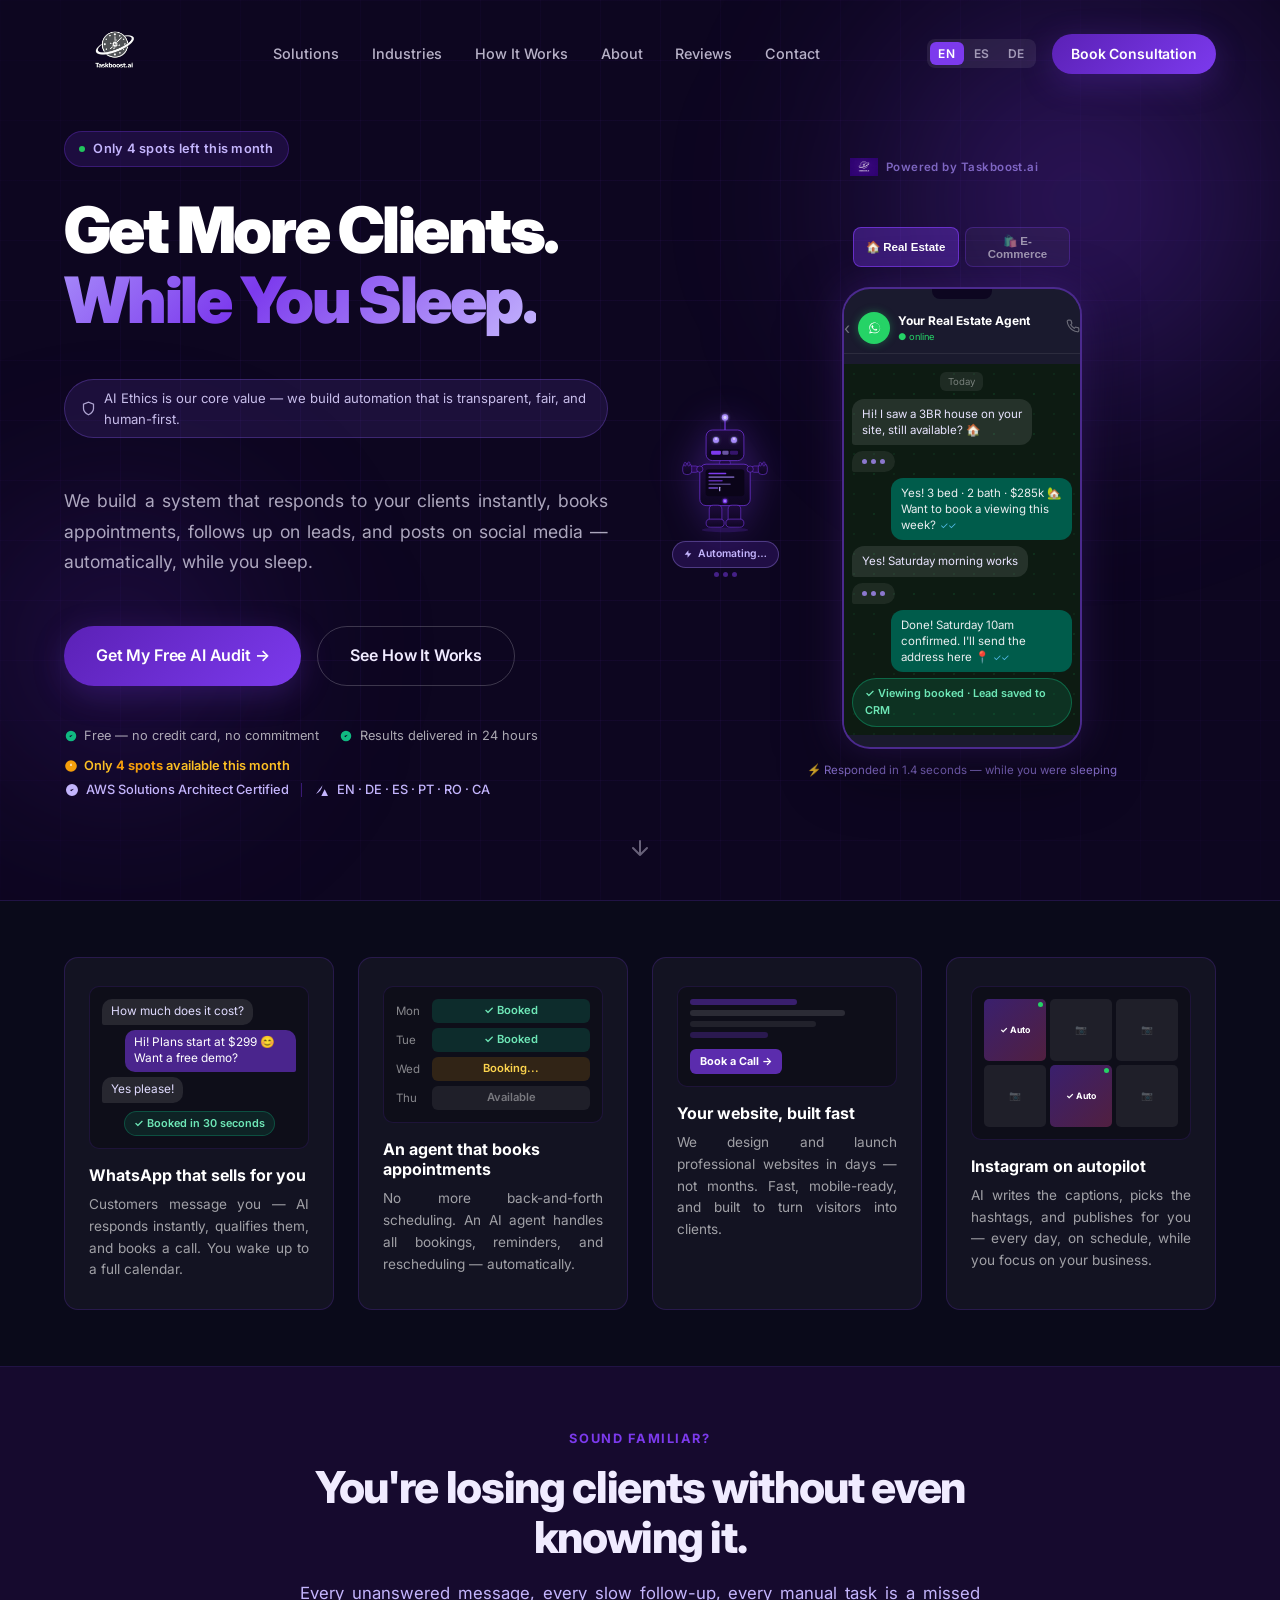
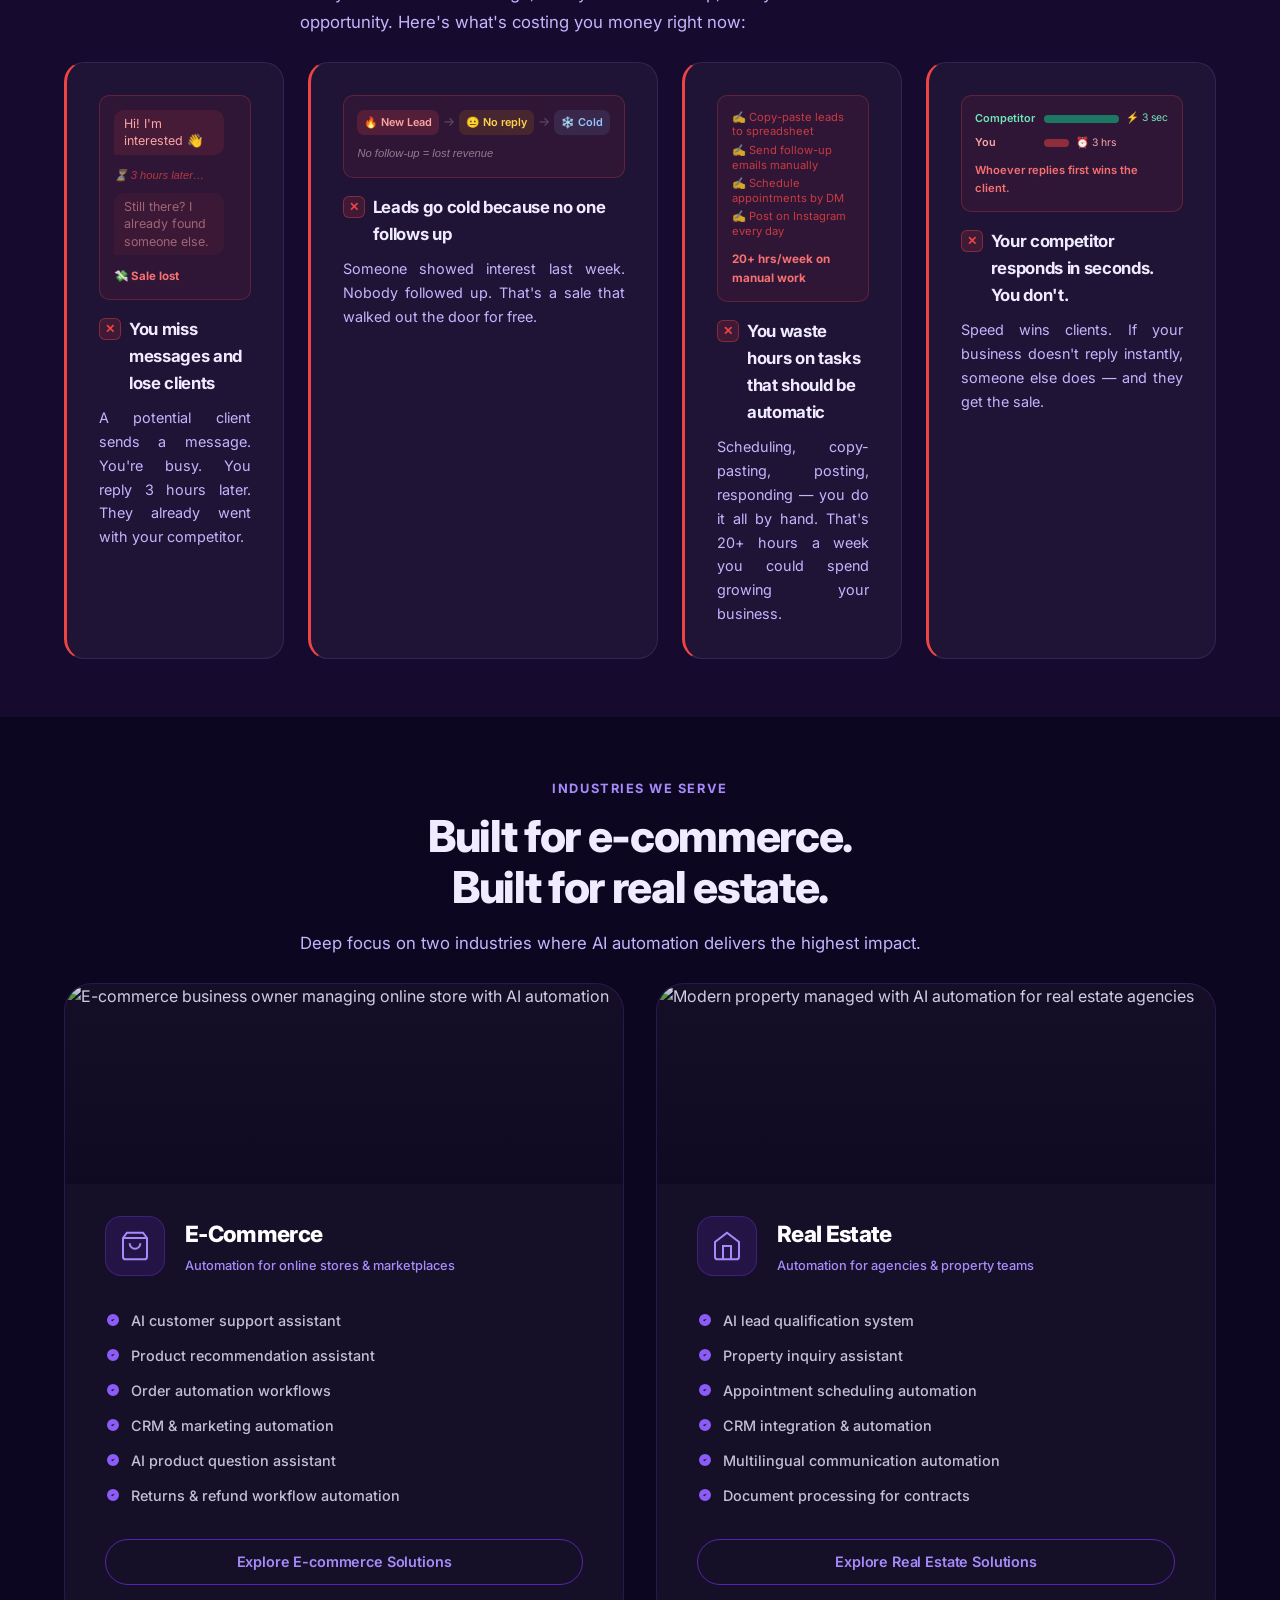
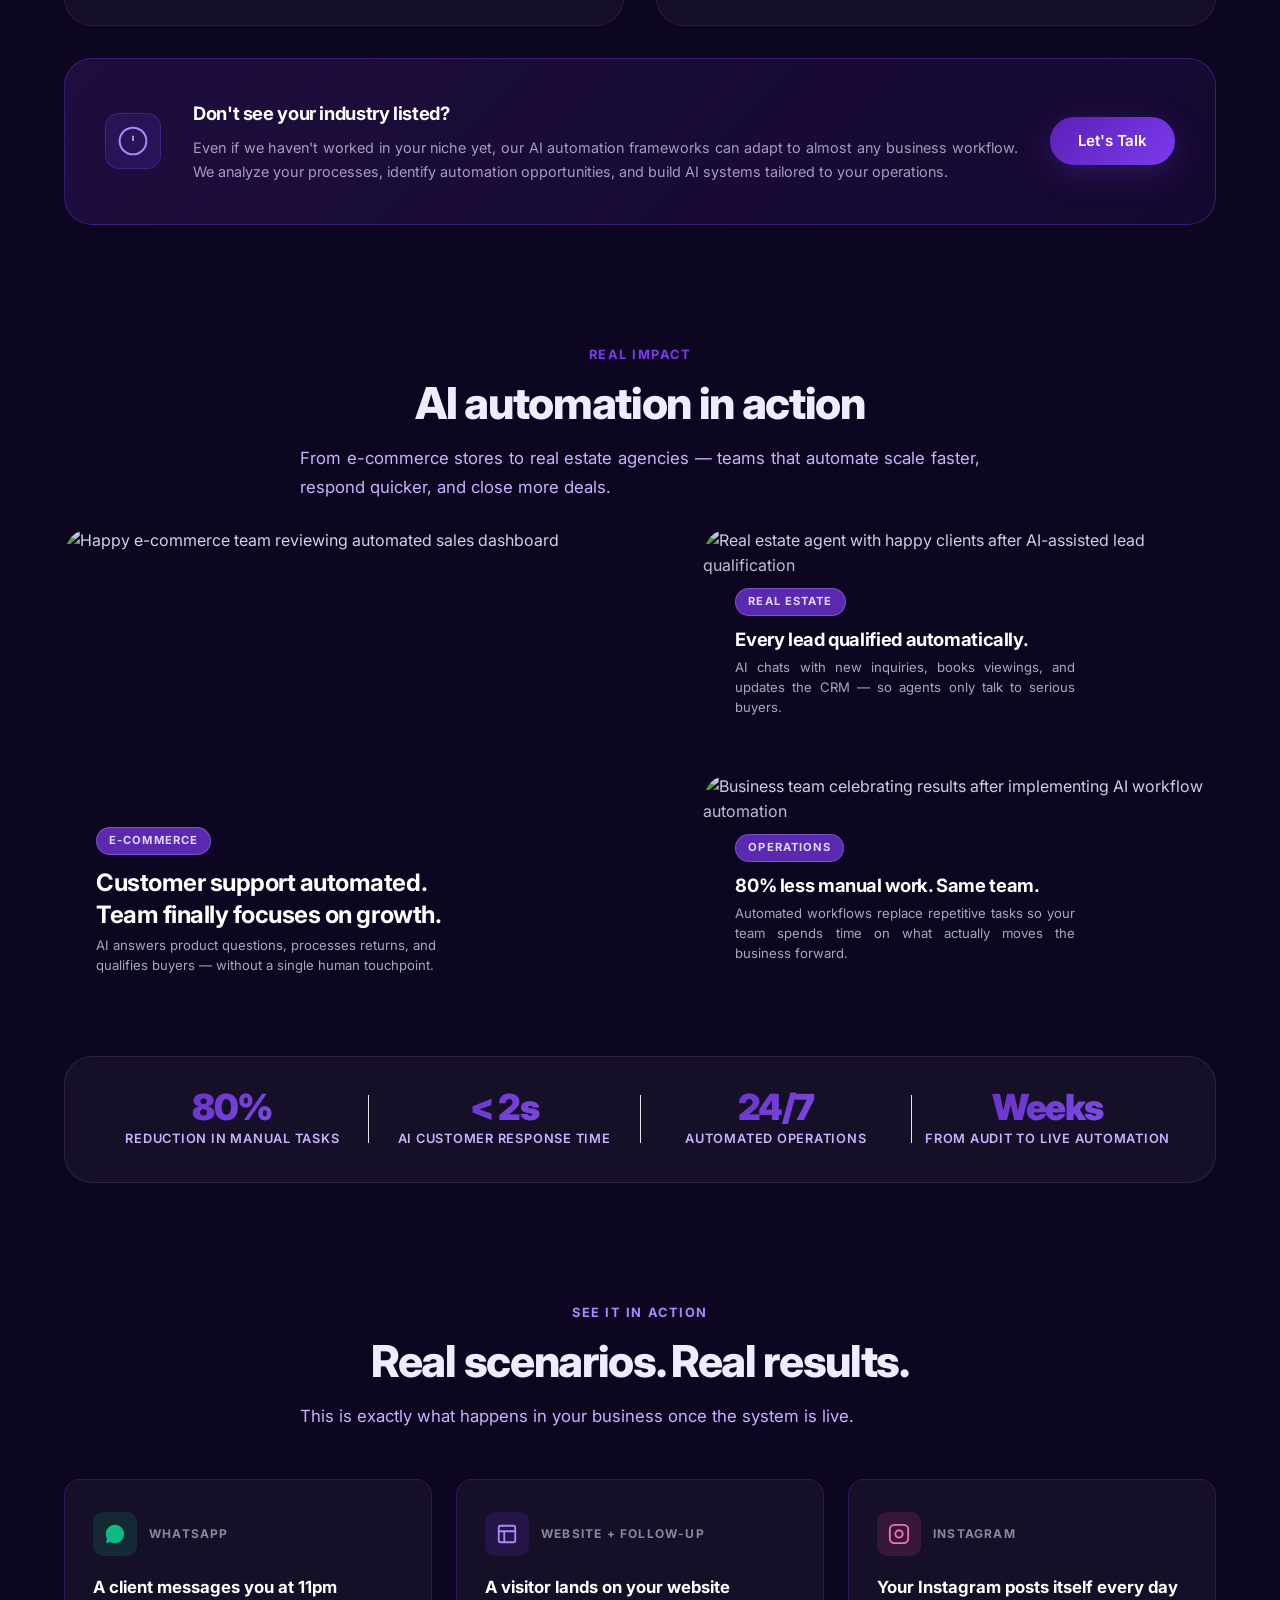
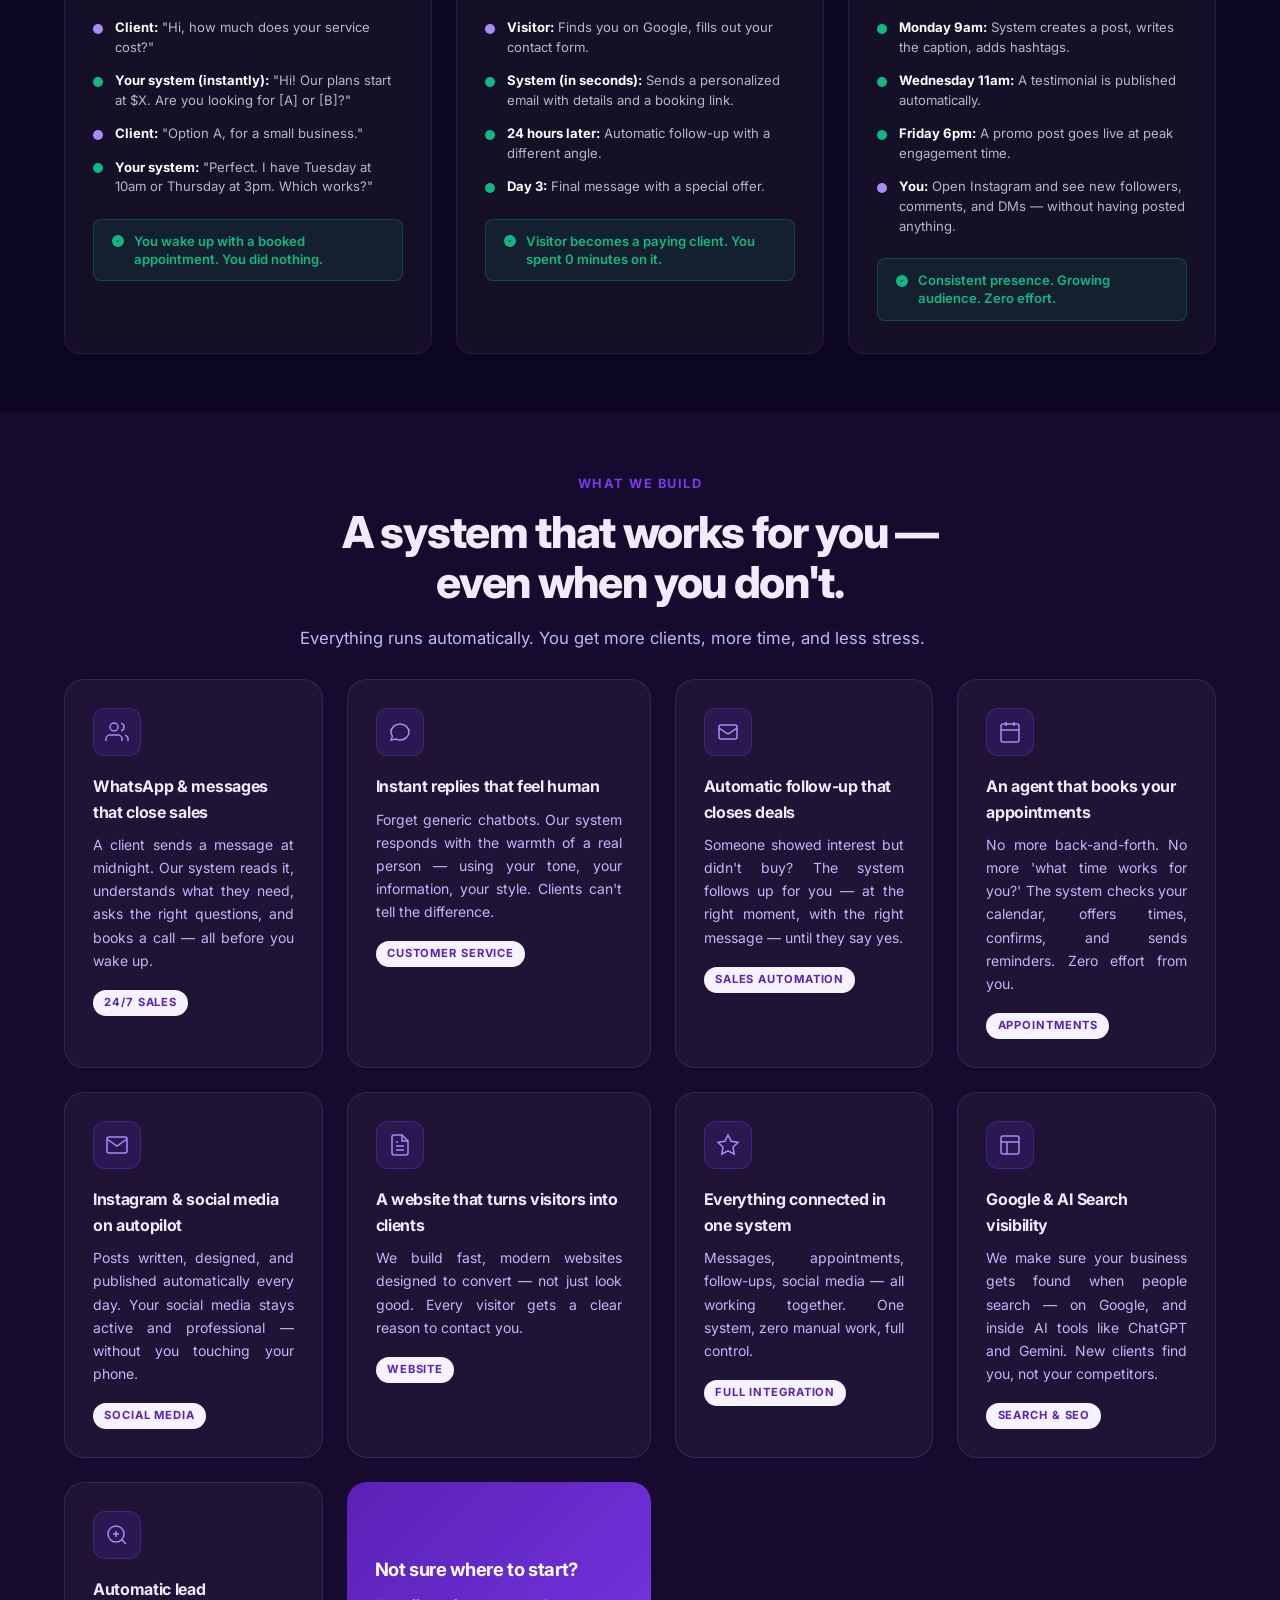
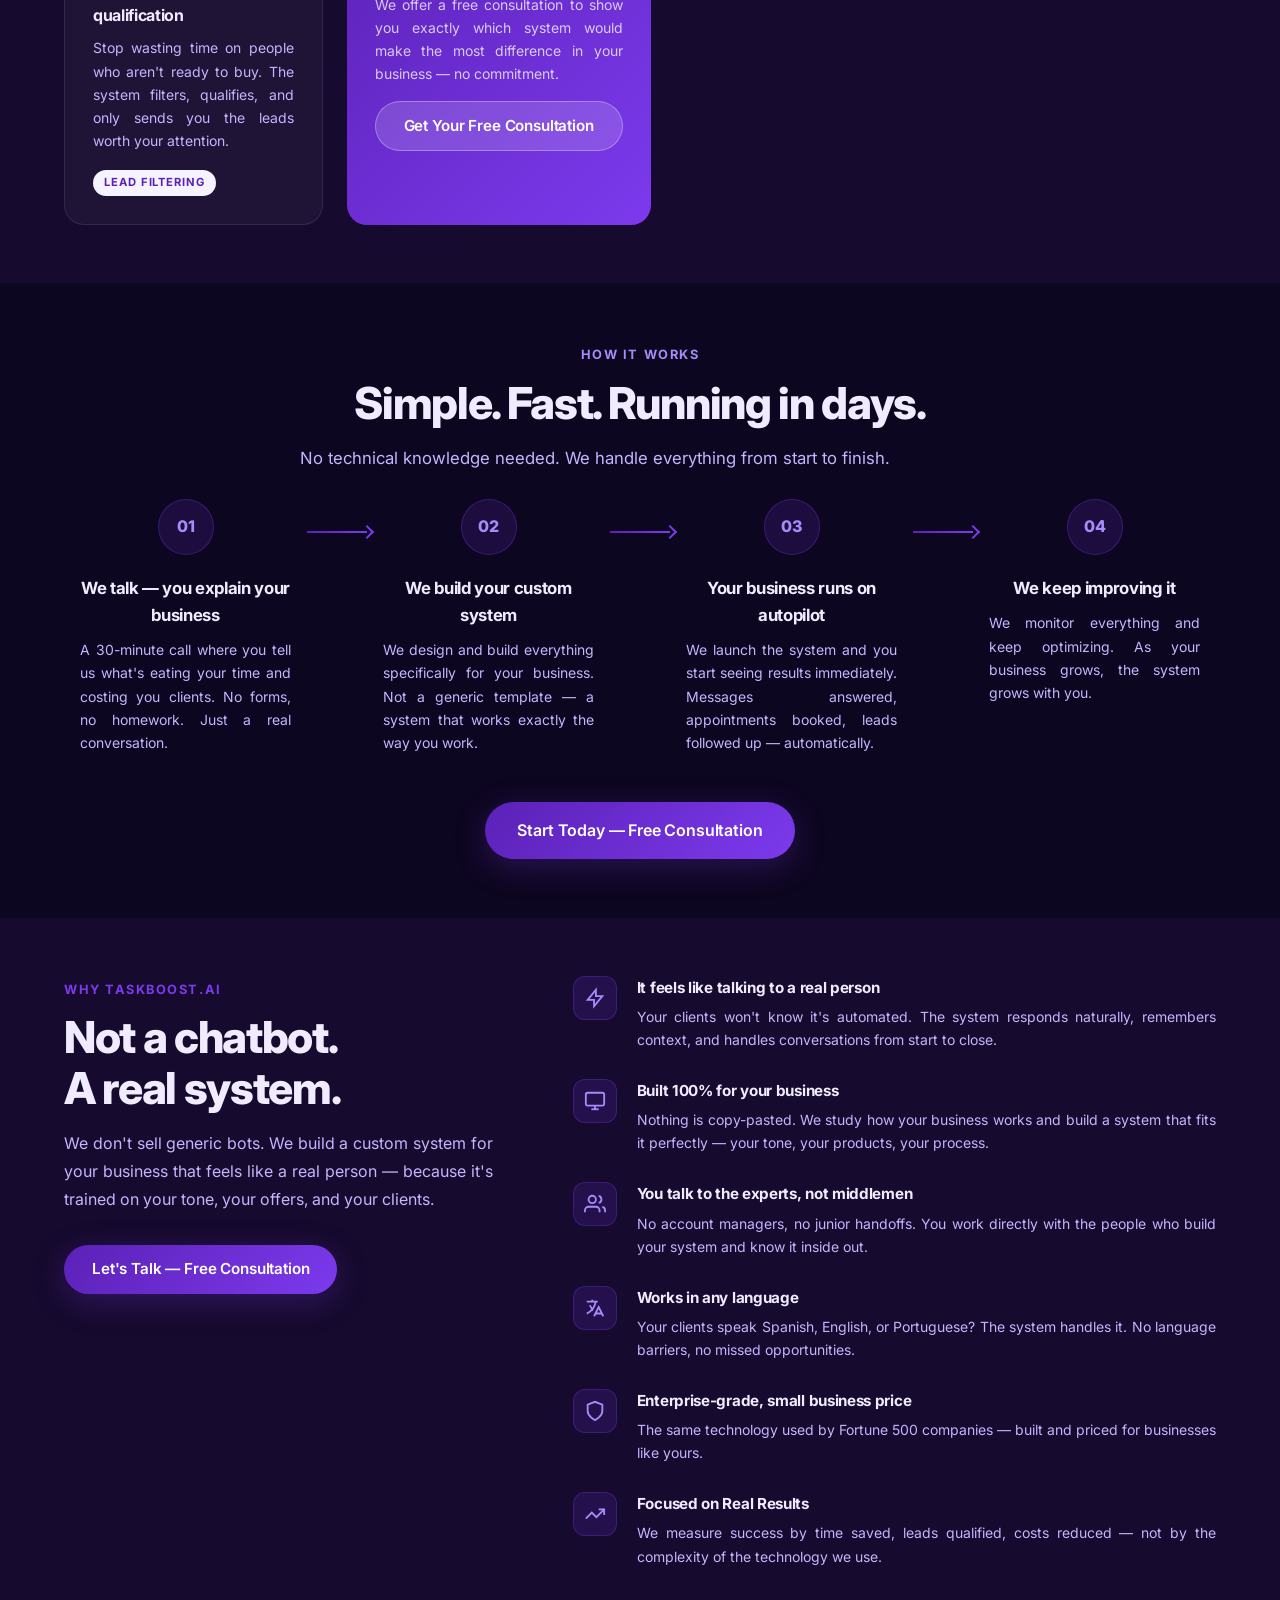
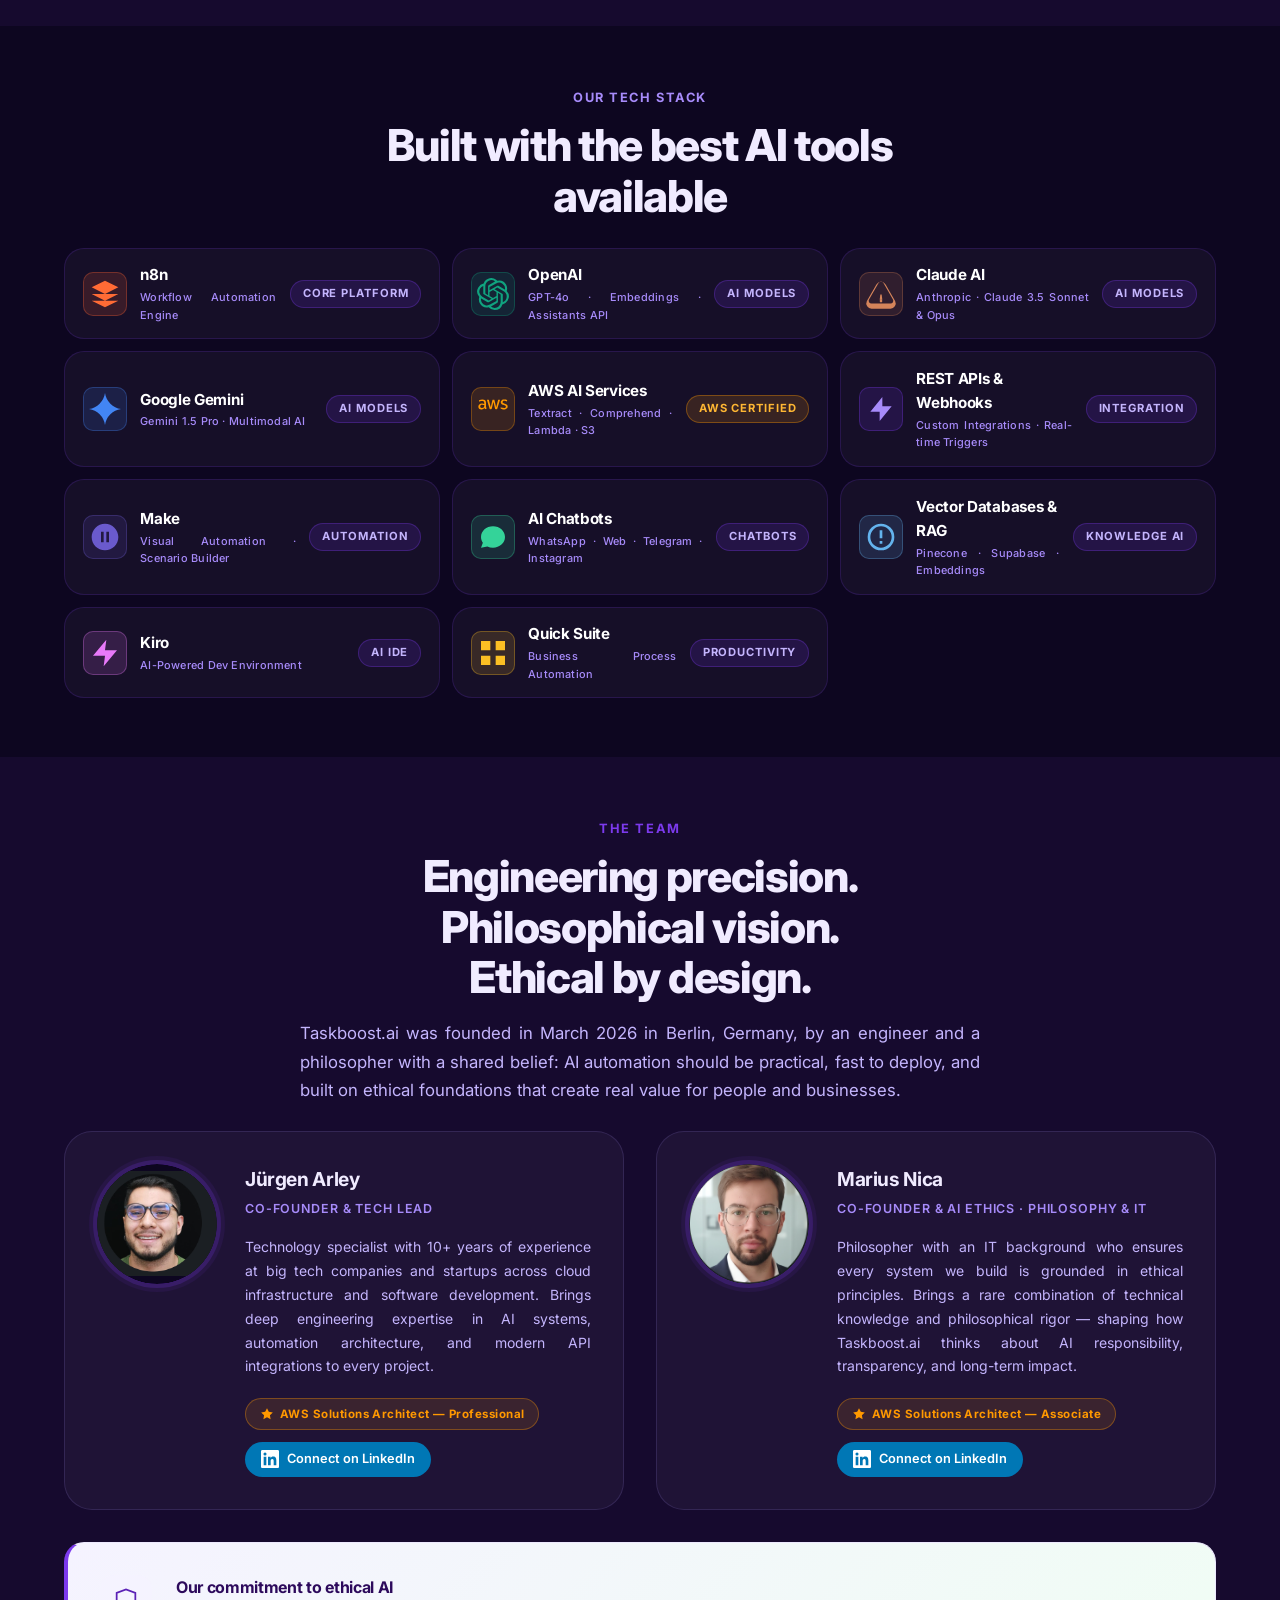
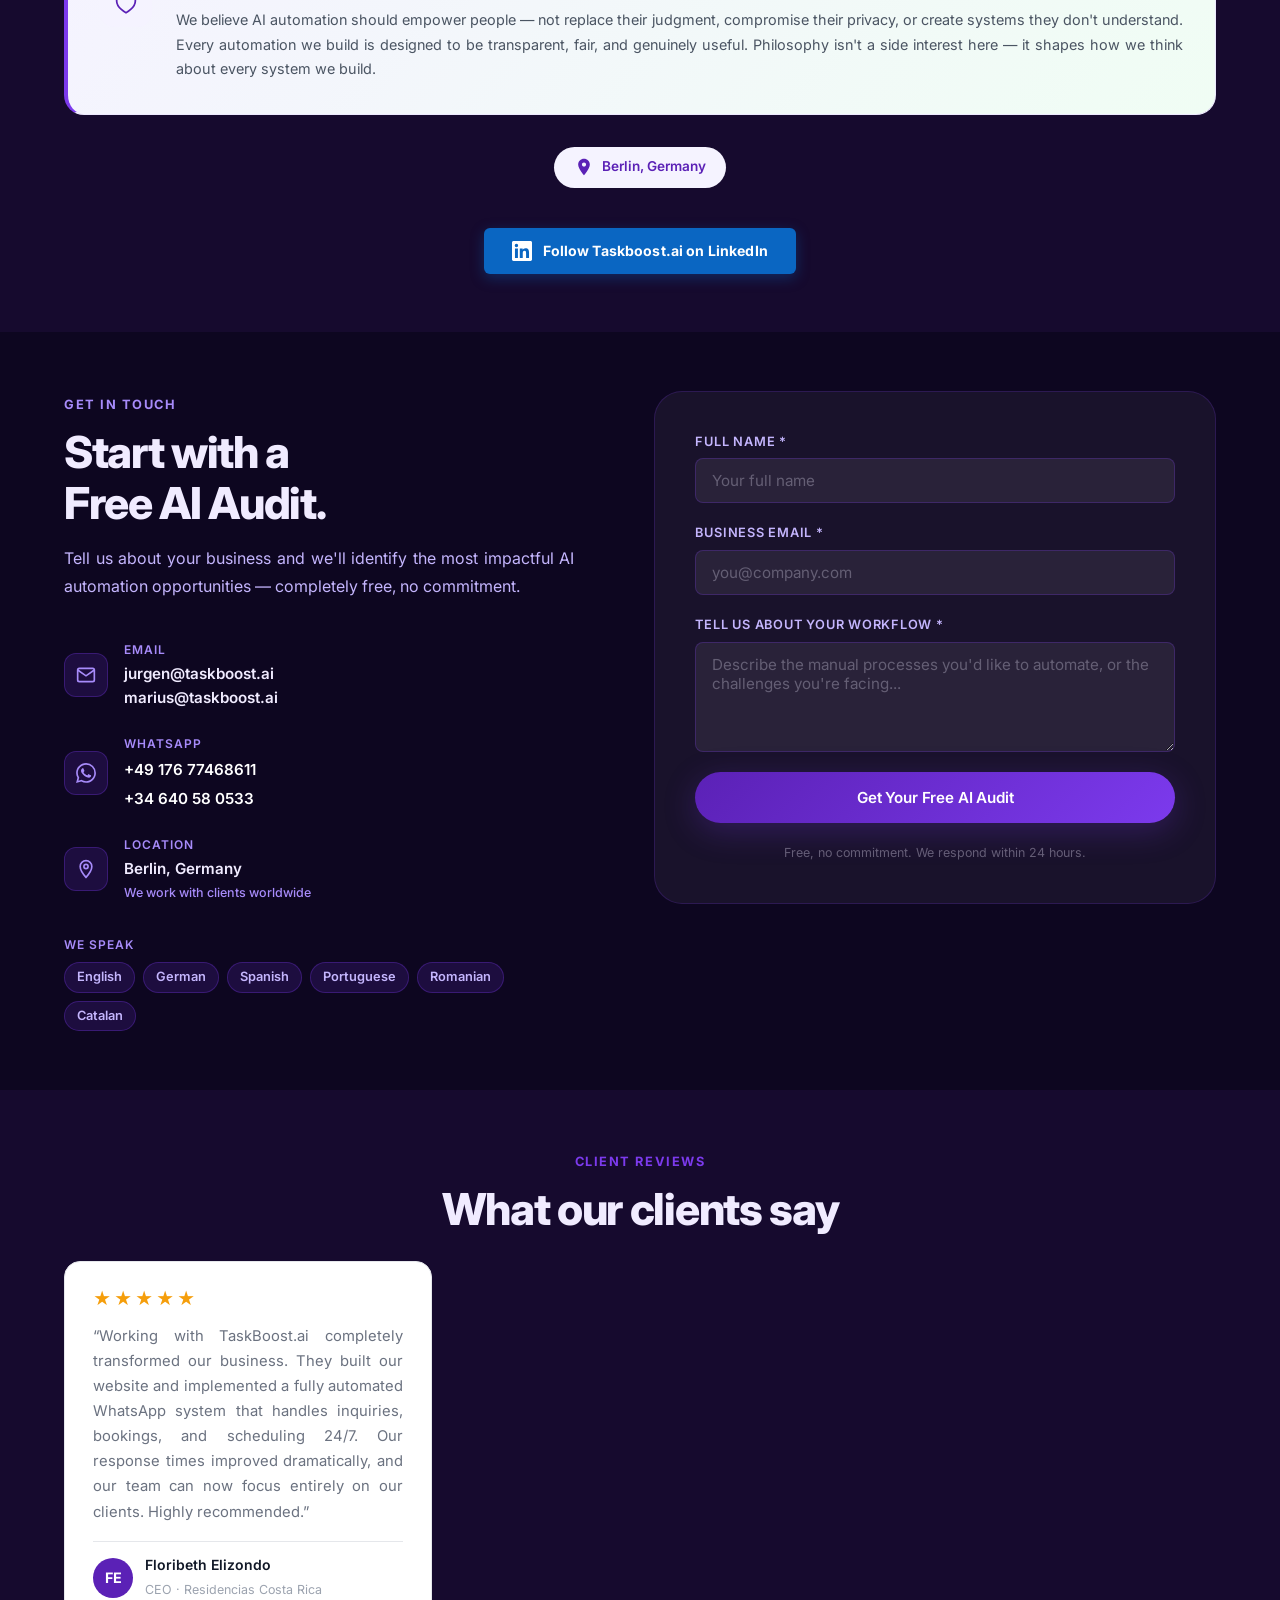
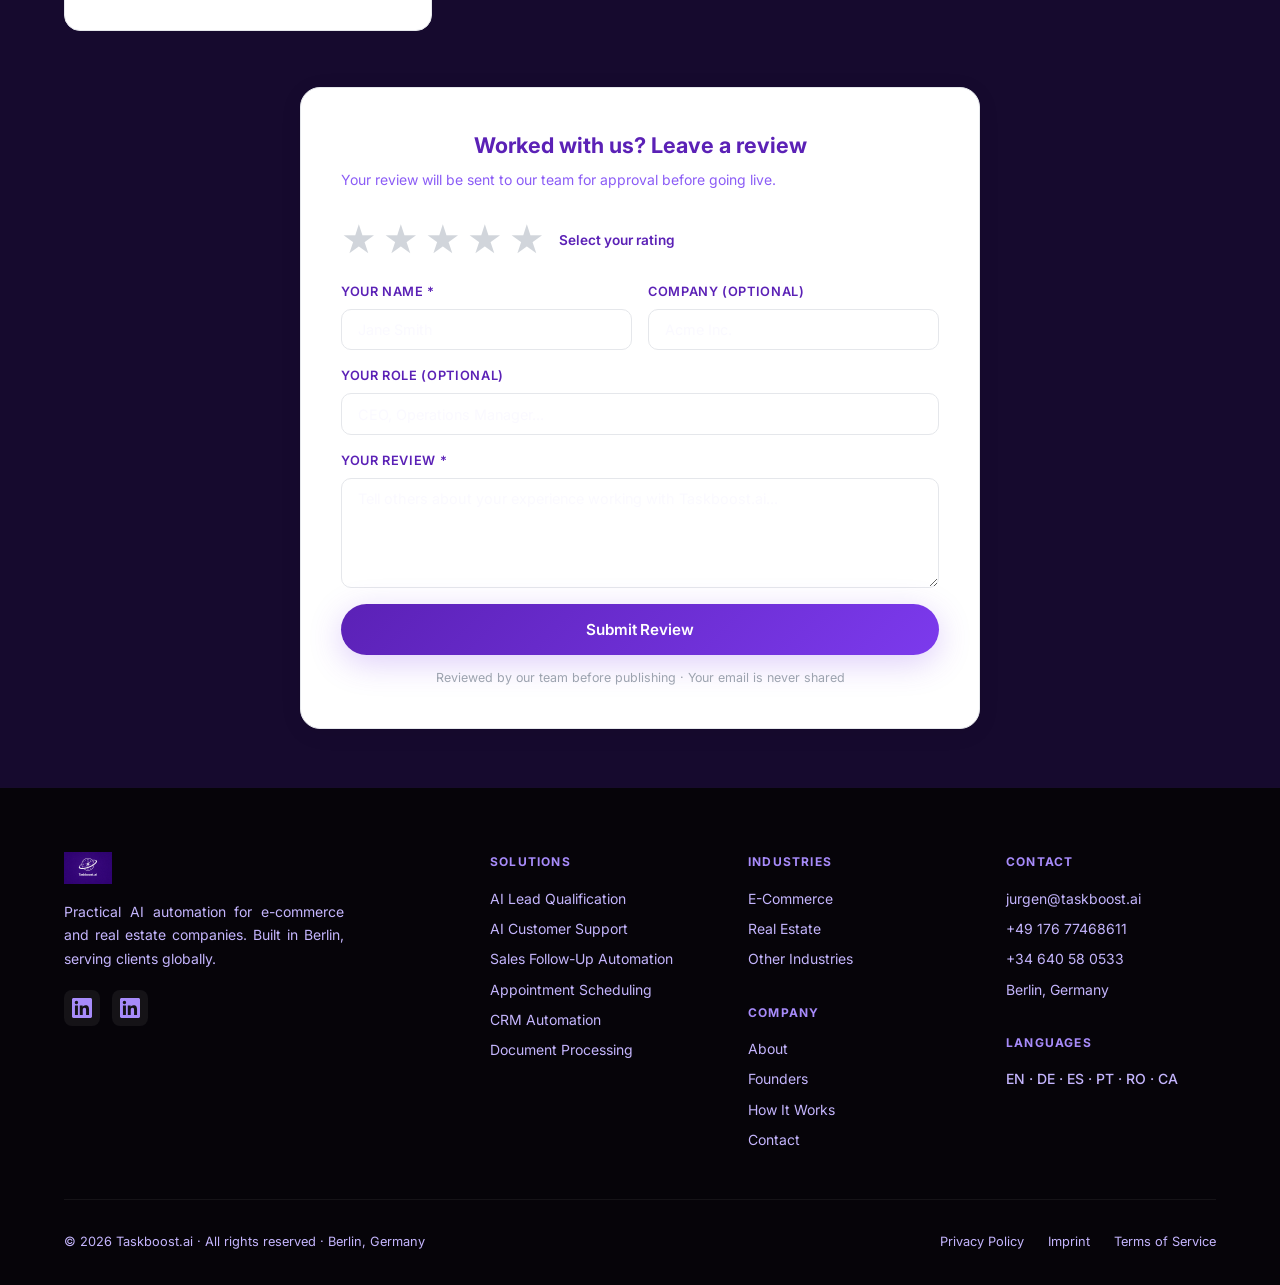
==== commit 7341b07b: "Visual overhaul: WhatsApp+chatbot demos, problem card visuals, Berlin badge fix - Hero visual: phone" ====
--- a/index.html
+++ b/index.html
@@ -175,13 +175,21 @@
           </div>
         </div>
 
-        <!-- Floating automation cards -->
+        <!-- Hero Visual: Chatbot front & center, robot powering it -->
         <div class="hero-visual fade-in-delay">
 
-          <!-- Robot + Logo side by side -->
-          <div class="hero-visual-top">
-            <div class="hero-robot">
-              <svg class="robot-svg" viewBox="0 0 200 272" fill="none" xmlns="http://www.w3.org/2000/svg" aria-hidden="true">
+          <!-- Logo badge at top -->
+          <div class="hv-logo-badge">
+            <img src="assets/logo.png" alt="Taskboost.ai" />
+            <span>Powered by Taskboost.ai</span>
+          </div>
+
+          <!-- Main scene: robot left + phone right -->
+          <div class="hv-scene">
+
+            <!-- Robot (side, smaller — "working") -->
+            <div class="hv-robot-wrap">
+              <svg class="robot-svg robot-svg-sm" viewBox="0 0 200 272" fill="none" xmlns="http://www.w3.org/2000/svg" aria-hidden="true">
                 <defs>
                   <filter id="r-glow" x="-50%" y="-50%" width="200%" height="200%">
                     <feGaussianBlur stdDeviation="3" result="blur"/>
@@ -200,53 +208,31 @@
                     <stop offset="100%" stop-color="#2d0a5c"/>
                   </linearGradient>
                 </defs>
-
-                <!-- Antenna -->
                 <line x1="100" y1="40" x2="100" y2="18" stroke="#7c3aed" stroke-width="2.5" stroke-linecap="round"/>
                 <circle class="r-antenna" cx="100" cy="12" r="7" fill="#a78bfa" filter="url(#r-glow)"/>
                 <circle cx="100" cy="12" r="3.5" fill="#ffffff" opacity="0.6"/>
-
-                <!-- Head -->
                 <rect x="58" y="40" width="84" height="68" rx="14" fill="url(#r-body-grad)" stroke="#7c3aed" stroke-width="1.5"/>
-
-                <!-- Eye sockets -->
                 <circle cx="80" cy="62" r="11" fill="#0d0620"/>
                 <circle cx="120" cy="62" r="11" fill="#0d0620"/>
-
-                <!-- Eyes (glow) -->
                 <circle class="r-eye" cx="80" cy="62" r="6.5" fill="#a78bfa" filter="url(#r-glow)"/>
                 <circle class="r-eye" cx="120" cy="62" r="6.5" fill="#a78bfa" filter="url(#r-glow)"/>
                 <circle cx="80" cy="60" r="2.5" fill="#ffffff" opacity="0.5"/>
                 <circle cx="120" cy="60" r="2.5" fill="#ffffff" opacity="0.5"/>
-
-                <!-- Face screen / mouth -->
                 <rect x="66" y="82" width="68" height="17" rx="5" fill="#0d0620"/>
                 <rect class="r-bar1" x="69" y="86" width="22" height="9" rx="2.5" fill="#7c3aed"/>
                 <rect class="r-bar2" x="94" y="86" width="14" height="9" rx="2.5" fill="#a78bfa" opacity="0.6"/>
                 <rect class="r-bar3" x="111" y="86" width="18" height="9" rx="2.5" fill="#5b21b6" opacity="0.5"/>
-
-                <!-- Neck -->
                 <rect x="88" y="108" width="24" height="10" rx="4" fill="#1e0b3d" stroke="#7c3aed" stroke-width="1"/>
-
-                <!-- Body -->
                 <rect x="44" y="116" width="112" height="92" rx="14" fill="url(#r-body-grad)" stroke="#7c3aed" stroke-width="1.5"/>
-
-                <!-- Body screen -->
                 <rect x="57" y="127" width="86" height="60" rx="7" fill="#0a0418"/>
-                <!-- Code lines -->
                 <rect class="r-cl1" x="63" y="135" width="40" height="3.5" rx="1.75" fill="#7c3aed"/>
                 <rect class="r-cl2" x="63" y="143" width="58" height="3.5" rx="1.75" fill="#a78bfa" opacity="0.6"/>
                 <rect class="r-cl3" x="63" y="151" width="32" height="3.5" rx="1.75" fill="#7c3aed" opacity="0.7"/>
                 <rect class="r-cl4" x="63" y="159" width="50" height="3.5" rx="1.75" fill="#a78bfa" opacity="0.45"/>
                 <rect class="r-cl5" x="63" y="167" width="22" height="3.5" rx="1.75" fill="#8b5cf6" opacity="0.8"/>
-                <!-- Cursor -->
                 <rect class="r-cursor" x="87" y="166" width="2.5" height="10" rx="1.25" fill="#c4b5fd"/>
-
-                <!-- Power LED -->
                 <circle class="r-power" cx="100" cy="198" r="5" fill="#7c3aed" filter="url(#r-glow-sm)"/>
                 <circle cx="100" cy="198" r="2.5" fill="#a78bfa"/>
-
-                <!-- Left Arm -->
                 <g class="r-arm-l">
                   <rect x="10" y="120" width="32" height="14" rx="7" fill="url(#r-arm-grad)" stroke="#7c3aed" stroke-width="1.2"/>
                   <circle cx="44" cy="127" r="7" fill="#1e0b3d" stroke="#7c3aed" stroke-width="1.2"/>
@@ -254,8 +240,6 @@
                   <rect x="9" y="112" width="5" height="8" rx="2.5" fill="#1e0b3d" stroke="#7c3aed" stroke-width="1"/>
                   <rect x="17" y="111" width="5" height="9" rx="2.5" fill="#1e0b3d" stroke="#7c3aed" stroke-width="1"/>
                 </g>
-
-                <!-- Right Arm -->
                 <g class="r-arm-r">
                   <rect x="158" y="120" width="32" height="14" rx="7" fill="url(#r-arm-grad)" stroke="#7c3aed" stroke-width="1.2"/>
                   <circle cx="156" cy="127" r="7" fill="#1e0b3d" stroke="#7c3aed" stroke-width="1.2"/>
@@ -263,68 +247,130 @@
                   <rect x="176" y="112" width="5" height="8" rx="2.5" fill="#1e0b3d" stroke="#7c3aed" stroke-width="1"/>
                   <rect x="184" y="111" width="5" height="9" rx="2.5" fill="#1e0b3d" stroke="#7c3aed" stroke-width="1"/>
                 </g>
-
-                <!-- Legs -->
                 <rect x="65" y="207" width="28" height="40" rx="9" fill="url(#r-body-grad)" stroke="#7c3aed" stroke-width="1.3"/>
                 <rect x="107" y="207" width="28" height="40" rx="9" fill="url(#r-body-grad)" stroke="#7c3aed" stroke-width="1.3"/>
-
-                <!-- Feet -->
                 <rect x="58" y="238" width="40" height="18" rx="9" fill="url(#r-body-grad)" stroke="#7c3aed" stroke-width="1.3"/>
                 <rect x="102" y="238" width="40" height="18" rx="9" fill="url(#r-body-grad)" stroke="#7c3aed" stroke-width="1.3"/>
-
-                <!-- Ground shadow -->
                 <ellipse cx="100" cy="262" rx="52" ry="5" fill="#7c3aed" opacity="0.18"/>
               </svg>
 
-              <!-- Status badges -->
-              <div class="robot-badge robot-badge-l">
-                <svg width="12" height="12" viewBox="0 0 24 24" fill="currentColor"><path d="M13 10V3L4 14h7v7l9-11h-7z"/></svg>
+              <!-- Status badge on robot -->
+              <div class="robot-badge hv-robot-badge">
+                <svg width="10" height="10" viewBox="0 0 24 24" fill="currentColor"><path d="M13 10V3L4 14h7v7l9-11h-7z"/></svg>
                 Automating…
               </div>
-              <div class="robot-badge robot-badge-r">
-                <svg width="12" height="12" viewBox="0 0 24 24" fill="none" stroke="currentColor" stroke-width="2"><path d="M9 12l2 2 4-4"/><circle cx="12" cy="12" r="10"/></svg>
-                AI Active
-              </div>
-            </div>
-
-            <div class="hero-visual-logo">
-              <img src="assets/logo.png" alt="Taskboost.ai" />
-            </div>
-          </div>
-
-          <div class="automation-card card-1">
-            <div class="automation-card-icon">
-              <svg width="20" height="20" viewBox="0 0 24 24" fill="none" stroke="currentColor" stroke-width="2"><path d="M13 10V3L4 14h7v7l9-11h-7z"/></svg>
-            </div>
-            <div class="automation-card-content">
-              <div class="automation-card-label" data-i18n="card1_label">Lead Qualification</div>
-              <div class="automation-card-value" data-i18n="card1_value">247 leads processed</div>
-              <div class="automation-card-bar"><div class="automation-card-fill" style="width:87%"></div></div>
-            </div>
-          </div>
-
-          <div class="automation-card card-2">
-            <div class="automation-card-icon green">
-              <svg width="20" height="20" viewBox="0 0 24 24" fill="none" stroke="currentColor" stroke-width="2"><path d="M8 12h.01M12 12h.01M16 12h.01M21 12c0 4.418-4.03 8-9 8a9.863 9.863 0 01-4.255-.949L3 20l1.395-3.72C3.512 15.042 3 13.574 3 12c0-4.418 4.03-8 9-8s9 3.582 9 8z"/></svg>
-            </div>
-            <div class="automation-card-content">
-              <div class="automation-card-label" data-i18n="card2_label">AI Support Response</div>
-              <div class="automation-card-value" data-i18n="card2_value">Response in &lt; 2 seconds</div>
-              <div class="automation-card-bar"><div class="automation-card-fill green" style="width:95%"></div></div>
-            </div>
-          </div>
-
-          <div class="automation-card card-3">
-            <div class="automation-card-icon amber">
-              <svg width="20" height="20" viewBox="0 0 24 24" fill="none" stroke="currentColor" stroke-width="2"><path d="M9 5H7a2 2 0 00-2 2v12a2 2 0 002 2h10a2 2 0 002-2V7a2 2 0 00-2-2h-2M9 5a2 2 0 002 2h2a2 2 0 002-2M9 5a2 2 0 012-2h2a2 2 0 012 2"/></svg>
-            </div>
-            <div class="automation-card-content">
-              <div class="automation-card-label" data-i18n="card3_label">Manual Tasks Saved</div>
-              <div class="automation-card-value" data-i18n="card3_value">~80% reduction</div>
-              <div class="automation-card-bar"><div class="automation-card-fill amber" style="width:80%"></div></div>
-            </div>
-          </div>
-        </div>
+
+              <!-- Connector dots robot → phone -->
+              <div class="hv-connector">
+                <span></span><span></span><span></span>
+              </div>
+            </div>
+
+          <!-- Animated phone demo -->
+          <div class="phone-demo">
+
+            <!-- Industry tabs -->
+            <div class="demo-tabs">
+              <button class="demo-tab active" data-demo="realestate">🏠 Real Estate</button>
+              <button class="demo-tab" data-demo="ecommerce">🛍️ E-Commerce</button>
+            </div>
+
+            <div class="phone-frame">
+              <div class="phone-notch"></div>
+              <div class="phone-screen">
+
+                <!-- Real Estate — WhatsApp style -->
+                <div class="chat-scenario" id="demo-realestate">
+                  <div class="chat-header chat-header-wa">
+                    <div class="wa-back">‹</div>
+                    <div class="chat-avatar chat-avatar-wa">
+                      <!-- WhatsApp logo -->
+                      <svg width="18" height="18" viewBox="0 0 48 48" fill="none" xmlns="http://www.w3.org/2000/svg">
+                        <circle cx="24" cy="24" r="24" fill="#25D366"/>
+                        <path d="M34.5 13.5C32 11 28.7 9.5 25.1 9.5C17.6 9.5 11.5 15.6 11.5 23.1C11.5 25.6 12.2 28 13.4 30.1L11.4 38.5L20 36.6C22 37.7 24.3 38.3 26.7 38.3C34.2 38.3 40.3 32.2 40.3 24.7C40.3 21.1 38.9 17.7 36.5 15.3L34.5 13.5Z" fill="white"/>
+                        <path d="M25.1 36C22.9 36 20.8 35.4 18.9 34.4L18.4 34.1L14.4 35.1L15.4 31.2L15.1 30.7C14 28.7 13.4 26.4 13.4 24C13.4 16.7 19.4 10.8 26.8 10.8C30.3 10.8 33.6 12.2 36 14.6C38.4 17 39.8 20.2 39.7 23.7C39.7 31 33.7 36 25.1 36ZM32.3 27.3C31.9 27.1 30 26.2 29.6 26C29.2 25.9 29 25.8 28.7 26.2C28.4 26.6 27.7 27.4 27.5 27.7C27.3 27.9 27.1 28 26.7 27.8C26.3 27.6 25 27.2 23.5 25.8C22.3 24.7 21.5 23.4 21.3 23C21.1 22.6 21.3 22.4 21.5 22.2C21.7 22 21.9 21.7 22.1 21.5C22.3 21.3 22.3 21.1 22.5 20.8C22.6 20.5 22.6 20.3 22.5 20.1C22.4 19.9 21.5 18 21.2 17.2C20.9 16.5 20.5 16.5 20.3 16.5H19.7C19.4 16.5 19 16.6 18.6 17C18.2 17.4 17.2 18.3 17.2 20.2C17.2 22.1 18.6 23.9 18.8 24.2C19 24.5 21.5 28.2 25.2 29.9C26.1 30.3 26.8 30.5 27.4 30.7C28.3 31 29.1 30.9 29.7 30.8C30.4 30.7 31.9 29.9 32.2 29C32.5 28.2 32.5 27.5 32.3 27.3Z" fill="#25D366"/>
+                      </svg>
+                    </div>
+                    <div class="chat-info">
+                      <div class="chat-name">Your Real Estate Agent</div>
+                      <div class="chat-status-wa">● online</div>
+                    </div>
+                    <div class="wa-icons">
+                      <svg width="14" height="14" viewBox="0 0 24 24" fill="none" stroke="rgba(255,255,255,.7)" stroke-width="2"><path d="M22 16.92v3a2 2 0 01-2.18 2 19.79 19.79 0 01-8.63-3.07 19.5 19.5 0 01-6-6A19.79 19.79 0 012.12 4.18 2 2 0 014.11 2h3a2 2 0 012 1.72c.127.96.361 1.903.7 2.81a2 2 0 01-.45 2.11L8.09 9.91a16 16 0 006 6l1.27-1.27a2 2 0 012.11-.45c.907.339 1.85.573 2.81.7A2 2 0 0122 16.92z"/></svg>
+                    </div>
+                  </div>
+                  <div class="chat-body chat-body-wa">
+                    <div class="wa-date-divider">Today</div>
+                    <div class="chat-msg msg-in anim-1">Hi! I saw a 3BR house on your site, still available? 🏠</div>
+                    <div class="chat-typing anim-2"><span></span><span></span><span></span></div>
+                    <div class="chat-msg msg-out-wa anim-3">Yes! 3 bed · 2 bath · $285k 🏡 Want to book a viewing this week?<span class="wa-tick">✓✓</span></div>
+                    <div class="chat-msg msg-in anim-4">Yes! Saturday morning works</div>
+                    <div class="chat-typing anim-5"><span></span><span></span><span></span></div>
+                    <div class="chat-msg msg-out-wa anim-6">Done! Saturday 10am confirmed. I'll send the address here 📍<span class="wa-tick">✓✓</span></div>
+                    <div class="chat-confirmed anim-7">✓ Viewing booked · Lead saved to CRM</div>
+                  </div>
+                </div>
+
+                <!-- E-Commerce — Rich chatbot widget -->
+                <div class="chat-scenario hidden" id="demo-ecommerce">
+                  <div class="chat-header chat-header-bot">
+                    <div class="bot-avatar">
+                      <svg width="14" height="14" viewBox="0 0 24 24" fill="white"><circle cx="12" cy="8" r="4"/><path d="M4 20c0-4 3.6-7 8-7s8 3 8 7"/></svg>
+                    </div>
+                    <div class="chat-info">
+                      <div class="chat-name">TrendShop Assistant</div>
+                      <div class="chat-status bot-online"><span class="bot-dot"></span>AI · Always online</div>
+                    </div>
+                    <div class="bot-minimize">—</div>
+                  </div>
+
+                  <div class="chat-body chat-body-bot">
+
+                    <!-- Quick reply chips -->
+                    <div class="bot-chips anim-1">
+                      <span class="bot-chip">📦 Track order</span>
+                      <span class="bot-chip bot-chip-active">🔄 Return item</span>
+                      <span class="bot-chip">❓ Help</span>
+                    </div>
+
+                    <div class="chat-msg msg-in anim-2">Where's my package? #4821</div>
+
+                    <div class="chat-typing anim-3"><span></span><span></span><span></span></div>
+
+                    <!-- Rich order card response -->
+                    <div class="bot-card anim-4">
+                      <div class="bot-card-header">
+                        <span class="bot-label">AI</span>
+                        <span class="bot-card-title">Order #4821</span>
+                      </div>
+                      <div class="bot-track">
+                        <div class="track-step track-done">✓ Ordered</div>
+                        <div class="track-line track-line-done"></div>
+                        <div class="track-step track-done">✓ Packed</div>
+                        <div class="track-line track-line-done"></div>
+                        <div class="track-step track-active">🚚 Transit</div>
+                        <div class="track-line"></div>
+                        <div class="track-step">📬 Delivered</div>
+                      </div>
+                      <div class="bot-card-eta">🕕 Arriving tomorrow before 6pm</div>
+                    </div>
+
+                    <div class="chat-confirmed anim-5">✓ Resolved instantly · No agent needed</div>
+
+                  </div>
+                  <div class="bot-input-bar">
+                    <span class="bot-input-placeholder">Type a message…</span>
+                    <span class="bot-send">➤</span>
+                  </div>
+                </div>
+
+              </div>
+            </div>
+            <div class="phone-badge-bottom">⚡ Responded in 1.4 seconds — while you were sleeping</div>
+          </div>
+
+          </div><!-- /hv-scene -->
+        </div><!-- /hero-visual -->
       </div>
 
       <div class="hero-scroll">
@@ -344,29 +390,44 @@
       <div class="container">
         <div class="qs-grid">
           <div class="qs-card">
-            <div class="qs-icon">
-              <svg width="28" height="28" viewBox="0 0 24 24" fill="currentColor"><path d="M17.472 14.382c-.297-.149-1.758-.867-2.03-.967-.273-.099-.471-.148-.67.15-.197.297-.767.966-.94 1.164-.173.199-.347.223-.644.075-.297-.15-1.255-.463-2.39-1.475-.883-.788-1.48-1.761-1.653-2.059-.173-.297-.018-.458.13-.606.134-.133.298-.347.446-.52.149-.174.198-.298.298-.497.099-.198.05-.371-.025-.52-.075-.149-.669-1.612-.916-2.207-.242-.579-.487-.5-.669-.51-.173-.008-.371-.01-.57-.01-.198 0-.52.074-.792.372-.272.297-1.04 1.016-1.04 2.479 0 1.462 1.065 2.875 1.213 3.074.149.198 2.096 3.2 5.077 4.487.709.306 1.262.489 1.694.625.712.227 1.36.195 1.871.118.571-.085 1.758-.719 2.006-1.413.248-.694.248-1.289.173-1.413-.074-.124-.272-.198-.57-.347z"/><path d="M11.99 2C6.469 2 2 6.478 2 12.01c0 1.922.526 3.72 1.432 5.264L2 22l4.863-1.406A9.934 9.934 0 0011.99 22C17.52 22 22 17.522 22 12c0-5.514-4.48-10-10.01-10z"/></svg>
+            <div class="qs-mini-demo wa-demo">
+              <div class="mini-msg mini-in">How much does it cost?</div>
+              <div class="mini-msg mini-out">Hi! Plans start at $299 😊 Want a free demo?</div>
+              <div class="mini-msg mini-in">Yes please!</div>
+              <div class="mini-badge">✓ Booked in 30 seconds</div>
             </div>
             <h3>WhatsApp that sells for you</h3>
             <p>Customers message you — AI responds instantly, qualifies them, and books a call. You wake up to a full calendar.</p>
           </div>
           <div class="qs-card">
-            <div class="qs-icon">
-              <svg width="28" height="28" viewBox="0 0 24 24" fill="none" stroke="currentColor" stroke-width="1.8"><rect x="3" y="4" width="18" height="18" rx="2"/><line x1="16" y1="2" x2="16" y2="6"/><line x1="8" y1="2" x2="8" y2="6"/><line x1="3" y1="10" x2="21" y2="10"/><path d="M8 14h.01M12 14h.01M16 14h.01M8 18h.01M12 18h.01"/></svg>
+            <div class="qs-mini-demo cal-demo">
+              <div class="cal-row"><span class="cal-day">Mon</span><span class="cal-slot taken">✓ Booked</span></div>
+              <div class="cal-row"><span class="cal-day">Tue</span><span class="cal-slot taken">✓ Booked</span></div>
+              <div class="cal-row"><span class="cal-day">Wed</span><span class="cal-slot filling">Booking...</span></div>
+              <div class="cal-row"><span class="cal-day">Thu</span><span class="cal-slot free">Available</span></div>
             </div>
             <h3>An agent that books appointments</h3>
             <p>No more back-and-forth scheduling. An AI agent handles all bookings, reminders, and rescheduling — automatically.</p>
           </div>
           <div class="qs-card">
-            <div class="qs-icon">
-              <svg width="28" height="28" viewBox="0 0 24 24" fill="none" stroke="currentColor" stroke-width="1.8"><rect x="3" y="3" width="18" height="18" rx="2"/><path d="M3 9h18M9 21V9"/></svg>
+            <div class="qs-mini-demo web-demo">
+              <div class="web-bar"></div>
+              <div class="web-bar"></div>
+              <div class="web-bar"></div>
+              <div class="web-bar"></div>
+              <div class="web-cta">Book a Call →</div>
             </div>
             <h3>Your website, built fast</h3>
             <p>We design and launch professional websites in days — not months. Fast, mobile-ready, and built to turn visitors into clients.</p>
           </div>
           <div class="qs-card">
-            <div class="qs-icon">
-              <svg width="28" height="28" viewBox="0 0 24 24" fill="none" stroke="currentColor" stroke-width="1.8"><rect x="2" y="2" width="20" height="20" rx="5"/><path d="M16 11.37A4 4 0 1112.63 8 4 4 0 0116 11.37z"/><line x1="17.5" y1="6.5" x2="17.51" y2="6.5"/></svg>
+            <div class="qs-mini-demo ig-demo">
+              <div class="ig-post live">✓ Auto</div>
+              <div class="ig-post">📷</div>
+              <div class="ig-post">📷</div>
+              <div class="ig-post">📷</div>
+              <div class="ig-post live">✓ Auto</div>
+              <div class="ig-post">📷</div>
             </div>
             <h3>Instagram on autopilot</h3>
             <p>AI writes the captions, picks the hashtags, and publishes for you — every day, on schedule, while you focus on your business.</p>
@@ -386,29 +447,71 @@
         </div>
 
         <div class="value-grid problem-grid">
+
+          <!-- Card 1: Missed messages -->
           <div class="value-card problem-card reveal">
-            <div class="problem-x">✕</div>
-            <h3 data-i18n="val1_h">You miss messages and lose clients</h3>
+            <div class="prob-visual">
+              <div class="pv-bubble pv-in">Hi! I'm interested 👋</div>
+              <div class="pv-time">⏳ 3 hours later…</div>
+              <div class="pv-bubble pv-in pv-faded">Still there? I already found someone else.</div>
+              <div class="pv-lost">💸 Sale lost</div>
+            </div>
+            <h3><span class="problem-x">✕</span><span data-i18n="val1_h">You miss messages and lose clients</span></h3>
             <p data-i18n="val1_p">A potential client sends a message. You're busy. You reply 3 hours later. They already went with your competitor.</p>
           </div>
 
+          <!-- Card 2: Leads go cold -->
           <div class="value-card problem-card reveal">
-            <div class="problem-x">✕</div>
-            <h3 data-i18n="val2_h">Leads go cold because no one follows up</h3>
+            <div class="prob-visual">
+              <div class="pv-pipeline">
+                <div class="pv-stage pv-hot">🔥 New Lead</div>
+                <div class="pv-arrow">→</div>
+                <div class="pv-stage pv-warm">😐 No reply</div>
+                <div class="pv-arrow">→</div>
+                <div class="pv-stage pv-cold">❄️ Cold</div>
+              </div>
+              <div class="pv-note">No follow-up = lost revenue</div>
+            </div>
+            <h3><span class="problem-x">✕</span><span data-i18n="val2_h">Leads go cold because no one follows up</span></h3>
             <p data-i18n="val2_p">Someone showed interest last week. Nobody followed up. That's a sale that walked out the door for free.</p>
           </div>
 
+          <!-- Card 3: Wasted hours -->
           <div class="value-card problem-card reveal">
-            <div class="problem-x">✕</div>
-            <h3 data-i18n="val3_h">You waste hours on tasks that should be automatic</h3>
+            <div class="prob-visual">
+              <div class="pv-tasks">
+                <div class="pv-task">✍️ Copy-paste leads to spreadsheet</div>
+                <div class="pv-task">✍️ Send follow-up emails manually</div>
+                <div class="pv-task">✍️ Schedule appointments by DM</div>
+                <div class="pv-task">✍️ Post on Instagram every day</div>
+              </div>
+              <div class="pv-hours">20+ hrs/week on manual work</div>
+            </div>
+            <h3><span class="problem-x">✕</span><span data-i18n="val3_h">You waste hours on tasks that should be automatic</span></h3>
             <p data-i18n="val3_p">Scheduling, copy-pasting, posting, responding — you do it all by hand. That's 20+ hours a week you could spend growing your business.</p>
           </div>
 
+          <!-- Card 4: Competitor wins -->
           <div class="value-card problem-card reveal">
-            <div class="problem-x">✕</div>
-            <h3 data-i18n="val4_h">Your competitor responds in seconds. You don't.</h3>
+            <div class="prob-visual">
+              <div class="pv-race">
+                <div class="pv-race-row pv-winner">
+                  <span class="pv-label">Competitor</span>
+                  <span class="pv-bar pv-bar-fast"></span>
+                  <span class="pv-time-tag">⚡ 3 sec</span>
+                </div>
+                <div class="pv-race-row pv-loser">
+                  <span class="pv-label">You</span>
+                  <span class="pv-bar pv-bar-slow"></span>
+                  <span class="pv-time-tag">⏰ 3 hrs</span>
+                </div>
+              </div>
+              <div class="pv-note pv-red">Whoever replies first wins the client.</div>
+            </div>
+            <h3><span class="problem-x">✕</span><span data-i18n="val4_h">Your competitor responds in seconds. You don't.</span></h3>
             <p data-i18n="val4_p">Speed wins clients. If your business doesn't reply instantly, someone else does — and they get the sale.</p>
           </div>
+
         </div>
       </div>
     </section>
@@ -1148,7 +1251,7 @@
 
         <div class="berlin-badge reveal">
           <svg width="20" height="20" viewBox="0 0 24 24" fill="currentColor"><path d="M12 2C8.13 2 5 5.13 5 9c0 5.25 7 13 7 13s7-7.75 7-13c0-3.87-3.13-7-7-7zm0 9.5c-1.38 0-2.5-1.12-2.5-2.5s1.12-2.5 2.5-2.5 2.5 1.12 2.5 2.5-1.12 2.5-2.5 2.5z"/></svg>
-          <span data-i18n="berlin_badge">Founded March 2026 · Berlin, Germany</span>
+          <span data-i18n="berlin_badge">Berlin, Germany</span>
         </div>
 
         <div class="company-linkedin reveal">
@@ -1413,5 +1516,20 @@
   <script src="lang.js"></script>
   <script src="reviews.js"></script>
   <script src="main.js"></script>
+  <script>
+    // Demo tab switcher
+    document.querySelectorAll('.demo-tab').forEach(function(tab) {
+      tab.addEventListener('click', function() {
+        var target = this.getAttribute('data-demo');
+        // Update tab active state
+        document.querySelectorAll('.demo-tab').forEach(function(t) { t.classList.remove('active'); });
+        this.classList.add('active');
+        // Show/hide scenarios
+        document.querySelectorAll('.chat-scenario').forEach(function(s) { s.classList.add('hidden'); });
+        var scene = document.getElementById('demo-' + target);
+        if (scene) scene.classList.remove('hidden');
+      });
+    });
+  </script>
 </body>
 </html>
--- a/style.css
+++ b/style.css
@@ -532,12 +532,445 @@
 }
 
 /* Problem Cards */
-.problem-card { border-left: 3px solid #ef4444 !important; }
+/* Problem card visuals */
+.prob-visual {
+  background: rgba(239,68,68,.08);
+  border: 1px solid rgba(239,68,68,.25);
+  border-radius: 10px;
+  padding: 0.85rem;
+  margin-bottom: 1rem;
+  font-size: 0.78rem;
+  display: flex;
+  flex-direction: column;
+  gap: 4px;
+}
+.pv-bubble {
+  padding: 5px 10px;
+  border-radius: 10px;
+  background: rgba(239,68,68,.12);
+  color: #fca5a5;
+  display: inline-block;
+  margin-bottom: 4px;
+  max-width: 90%;
+  line-height: 1.4;
+}
+.pv-in { align-self: flex-start; border-bottom-left-radius: 2px; }
+.pv-faded { opacity: 0.55; }
+.pv-time {
+  font-size: 0.7rem;
+  color: rgba(239,68,68,.7);
+  margin: 4px 0;
+  font-style: italic;
+}
+.pv-lost {
+  font-size: 0.72rem;
+  font-weight: 700;
+  color: #f87171;
+  margin-top: 4px;
+}
+/* Pipeline */
+.pv-pipeline {
+  display: flex;
+  align-items: center;
+  gap: 4px;
+  flex-wrap: nowrap;
+  margin-bottom: 6px;
+}
+.pv-stage {
+  padding: 4px 7px;
+  border-radius: 7px;
+  font-size: 0.68rem;
+  font-weight: 600;
+  white-space: nowrap;
+}
+.pv-hot { background: rgba(239,68,68,.18); color: #fca5a5; }
+.pv-warm { background: rgba(245,158,11,.12); color: #fcd34d; }
+.pv-cold { background: rgba(147,197,253,.1); color: #93c5fd; }
+.pv-arrow { color: rgba(255,255,255,.25); font-size: 0.8rem; }
+/* Tasks */
+.pv-tasks {
+  display: flex;
+  flex-direction: column;
+  gap: 4px;
+  margin-bottom: 6px;
+}
+.pv-task {
+  font-size: 0.7rem;
+  color: rgba(239,68,68,.8);
+  line-height: 1.3;
+}
+.pv-hours {
+  font-size: 0.73rem;
+  font-weight: 700;
+  color: #f87171;
+  margin-top: 2px;
+}
+/* Race */
+.pv-race {
+  display: flex;
+  flex-direction: column;
+  gap: 7px;
+  margin-bottom: 6px;
+}
+.pv-race-row {
+  display: flex;
+  align-items: center;
+  gap: 7px;
+}
+.pv-label {
+  font-size: 0.68rem;
+  font-weight: 600;
+  min-width: 62px;
+}
+.pv-winner .pv-label { color: #6ee7b7; }
+.pv-loser  .pv-label { color: #fca5a5; }
+.pv-bar {
+  height: 8px;
+  border-radius: 4px;
+  flex-shrink: 0;
+}
+.pv-bar-fast { width: 90%; background: rgba(16,185,129,.6); }
+.pv-bar-slow { width: 30%; background: rgba(239,68,68,.5); }
+.pv-time-tag { font-size: 0.65rem; white-space: nowrap; }
+.pv-winner .pv-time-tag { color: #6ee7b7; }
+.pv-loser  .pv-time-tag { color: #fca5a5; }
+.pv-note {
+  font-size: 0.7rem;
+  color: rgba(255,255,255,.45);
+  font-style: italic;
+}
+.pv-red { color: #f87171 !important; font-style: normal; font-weight: 600; }
+
+.problem-card {
+  border-left: 3px solid #ef4444 !important;
+  position: relative;
+}
 .problem-x {
-  font-size: 1.4rem; font-weight: 900; color: #ef4444;
-  margin-bottom: .75rem; line-height: 1;
-}
-.problem-card h3 { color: #1e1e2e; }
+  display: inline-flex;
+  align-items: center;
+  justify-content: center;
+  width: 22px; height: 22px;
+  background: rgba(239,68,68,.15);
+  border: 1px solid rgba(239,68,68,.4);
+  border-radius: 6px;
+  font-size: 0.75rem;
+  font-weight: 900;
+  color: #ef4444;
+  margin-bottom: 0.5rem;
+  line-height: 1;
+  flex-shrink: 0;
+}
+.problem-card h3 {
+  color: #fff;
+  display: flex;
+  align-items: flex-start;
+  gap: 8px;
+  flex-wrap: nowrap;
+}
+.problem-card h3 .problem-x {
+  flex-shrink: 0;
+  margin-top: 2px;
+}
+.problem-card p  { color: var(--purple-300); }
+
+/* WhatsApp-style header */
+.chat-header-wa {
+  background: #1a1a2e;
+  border-bottom: 1px solid rgba(37,211,102,.2);
+  padding: 8px 10px;
+  display: flex;
+  align-items: center;
+  gap: 8px;
+  border-radius: 0;
+  margin: 0 -10px;
+  margin-top: 0;
+}
+.wa-back { color: rgba(255,255,255,.4); font-size: 1rem; line-height: 1; }
+.chat-avatar-wa {
+  width: 30px; height: 30px;
+  background: linear-gradient(135deg, #128C7E, #25D366);
+  border-radius: 50%;
+  display: flex; align-items: center; justify-content: center;
+  flex-shrink: 0;
+  box-shadow: 0 0 8px rgba(37,211,102,.35);
+}
+.chat-name { font-size: 0.75rem; font-weight: 700; color: #fff; }
+.chat-status-wa {
+  font-size: 0.58rem;
+  color: #25D366;
+  display: flex; align-items: center; gap: 3px;
+}
+.wa-icons { margin-left: auto; opacity: 0.5; }
+.chat-body-wa {
+  background-color: #0d1b12;
+  background-image:
+    radial-gradient(circle, rgba(37,211,102,.07) 1px, transparent 1px),
+    radial-gradient(circle, rgba(37,211,102,.04) 1px, transparent 1px);
+  background-size: 20px 20px, 40px 40px;
+  background-position: 0 0, 10px 10px;
+  padding: 8px;
+  display: flex;
+  flex-direction: column;
+  gap: 4px;
+  min-height: 190px;
+  margin: 0 -10px;
+}
+.wa-date-divider {
+  align-self: center;
+  font-size: 0.6rem;
+  color: rgba(255,255,255,.4);
+  background: rgba(255,255,255,.07);
+  padding: 2px 8px;
+  border-radius: 6px;
+  margin-bottom: 2px;
+}
+.msg-out-wa {
+  background: #005c4b;
+  color: #e9edef;
+  font-size: 0.7rem;
+  padding: 5px 9px 5px 9px;
+  border-radius: 10px;
+  border-top-right-radius: 2px;
+  align-self: flex-end;
+  max-width: 85%;
+  position: relative;
+  line-height: 1.4;
+  opacity: 0;
+  animation: msgAppear 0.3s ease forwards;
+}
+.wa-tick {
+  font-size: 0.6rem;
+  color: #53bdeb;
+  margin-left: 4px;
+}
+
+/* Bot widget style */
+.chat-header-bot {
+  background: linear-gradient(135deg, #7c3aed, #5b21b6);
+  padding: 8px 10px;
+  display: flex;
+  align-items: center;
+  gap: 8px;
+  border-radius: 0;
+  margin: 0 -10px;
+  margin-top: 0;
+}
+.bot-avatar {
+  width: 28px; height: 28px;
+  background: rgba(255,255,255,.2);
+  border-radius: 50%;
+  display: flex; align-items: center; justify-content: center;
+  flex-shrink: 0;
+}
+.bot-online { font-size: 0.6rem; color: rgba(255,255,255,.8); display: flex; align-items: center; gap: 4px; }
+.bot-dot {
+  width: 6px; height: 6px;
+  background: #4ade80;
+  border-radius: 50%;
+  display: inline-block;
+  animation: botPulse 2s infinite;
+}
+@keyframes botPulse {
+  0%, 100% { opacity: 1; }
+  50% { opacity: 0.4; }
+}
+.bot-minimize {
+  margin-left: auto;
+  color: rgba(255,255,255,.6);
+  font-size: 1rem;
+  line-height: 1;
+  cursor: default;
+}
+.chat-body-bot {
+  background: #f0f0f5;
+  padding: 8px;
+  display: flex;
+  flex-direction: column;
+  gap: 5px;
+  min-height: 180px;
+  margin: 0 -10px;
+}
+.bot-greeting {
+  align-self: flex-start;
+  background: #fff;
+  color: #333;
+  font-size: 0.7rem;
+  padding: 5px 9px;
+  border-radius: 10px;
+  border-top-left-radius: 2px;
+  box-shadow: 0 1px 3px rgba(0,0,0,.1);
+}
+.chat-body-bot .chat-msg.msg-in {
+  background: #fff;
+  color: #333;
+  box-shadow: 0 1px 3px rgba(0,0,0,.08);
+}
+.msg-out-bot {
+  background: #7c3aed;
+  color: #fff;
+  font-size: 0.7rem;
+  padding: 5px 9px;
+  border-radius: 10px;
+  border-top-left-radius: 2px;
+  align-self: flex-start;
+  max-width: 85%;
+  line-height: 1.4;
+  display: flex;
+  flex-direction: column;
+  gap: 2px;
+  opacity: 0;
+  animation: msgAppear 0.3s ease forwards;
+}
+.bot-label {
+  font-size: 0.55rem;
+  font-weight: 700;
+  background: rgba(255,255,255,.25);
+  border-radius: 4px;
+  padding: 1px 5px;
+  width: fit-content;
+  letter-spacing: .04em;
+}
+.chat-body-bot .chat-typing {
+  background: #fff;
+  box-shadow: 0 1px 3px rgba(0,0,0,.08);
+}
+.chat-body-bot .chat-confirmed {
+  background: rgba(124,58,237,.1);
+  border-color: rgba(124,58,237,.3);
+  color: #7c3aed;
+}
+/* Quick reply chips */
+.bot-chips {
+  display: flex;
+  gap: 5px;
+  flex-wrap: wrap;
+  opacity: 0;
+  animation: msgAppear 0.3s ease forwards;
+}
+.bot-chip {
+  padding: 4px 9px;
+  background: #fff;
+  border: 1.5px solid #ddd;
+  border-radius: 50px;
+  font-size: 0.62rem;
+  font-weight: 600;
+  color: #555;
+  cursor: default;
+  white-space: nowrap;
+}
+.bot-chip-active {
+  background: rgba(124,58,237,.1);
+  border-color: rgba(124,58,237,.4);
+  color: #7c3aed;
+}
+
+/* Rich order card */
+.bot-card {
+  background: #fff;
+  border-radius: 12px;
+  padding: 8px 10px;
+  box-shadow: 0 2px 8px rgba(0,0,0,.12);
+  align-self: flex-start;
+  max-width: 94%;
+  opacity: 0;
+  animation: msgAppear 0.3s ease forwards;
+}
+.bot-card-header {
+  display: flex;
+  align-items: center;
+  gap: 6px;
+  margin-bottom: 8px;
+}
+.bot-card-title {
+  font-size: 0.72rem;
+  font-weight: 700;
+  color: #222;
+}
+.bot-track {
+  display: flex;
+  align-items: center;
+  gap: 0;
+  margin-bottom: 8px;
+}
+.track-step {
+  font-size: 0.55rem;
+  font-weight: 600;
+  color: #aaa;
+  text-align: center;
+  white-space: nowrap;
+  flex-shrink: 0;
+}
+.track-step.track-done  { color: #10b981; }
+.track-step.track-active { color: #7c3aed; font-size: 0.6rem; }
+.track-line {
+  flex: 1;
+  height: 2px;
+  background: #e5e7eb;
+  margin: 0 3px;
+}
+.track-line.track-line-done { background: #10b981; }
+.bot-card-eta {
+  font-size: 0.65rem;
+  color: #555;
+  background: #f3f4f6;
+  border-radius: 6px;
+  padding: 4px 8px;
+  text-align: center;
+}
+
+.bot-input-bar {
+  background: #fff;
+  border-top: 1px solid rgba(0,0,0,.08);
+  padding: 6px 10px;
+  display: flex;
+  align-items: center;
+  justify-content: space-between;
+  border-radius: 0 0 24px 24px;
+  margin: 0 -10px -12px;
+}
+.bot-input-placeholder {
+  font-size: 0.68rem;
+  color: #aaa;
+}
+.bot-send {
+  font-size: 0.75rem;
+  color: #7c3aed;
+}
+
+/* Demo tabs */
+.demo-tabs {
+  display: flex;
+  gap: 6px;
+  margin-bottom: 8px;
+}
+.demo-tab {
+  flex: 1;
+  padding: 6px 10px;
+  border: 1px solid rgba(124,58,237,.3);
+  border-radius: 8px;
+  background: rgba(255,255,255,.04);
+  color: rgba(255,255,255,.55);
+  font-size: 0.72rem;
+  font-weight: 600;
+  cursor: pointer;
+  transition: all .2s;
+}
+.demo-tab:hover {
+  background: rgba(124,58,237,.15);
+  color: #fff;
+}
+.demo-tab.active {
+  background: rgba(124,58,237,.35);
+  border-color: rgba(124,58,237,.7);
+  color: #fff;
+}
+.chat-scenario { display: block; }
+.chat-scenario.hidden { display: none; }
+
+/* Fix race bar overflow */
+.pv-race-row { overflow: hidden; }
+.pv-bar-fast { width: 75px; background: rgba(16,185,129,.6); }
+.pv-bar-slow { width: 25px; background: rgba(239,68,68,.5); }
 
 /* Real Examples Section */
 .examples-grid {
@@ -2493,6 +2926,341 @@
   .review-form-row { grid-template-columns: 1fr; }
 }
 
+/* ── HERO VISUAL LAYOUT ──────────────────────────────────────── */
+.hv-logo-badge {
+  display: flex;
+  align-items: center;
+  gap: 8px;
+  justify-content: center;
+  margin-bottom: 1rem;
+}
+.hv-logo-badge img {
+  width: 28px; height: 28px;
+  object-fit: contain;
+}
+.hv-logo-badge span {
+  font-size: 0.72rem;
+  font-weight: 600;
+  color: rgba(167,139,250,.7);
+  letter-spacing: 0.04em;
+}
+.hv-scene {
+  display: flex;
+  align-items: center;
+  gap: 16px;
+}
+.hv-robot-wrap {
+  display: flex;
+  flex-direction: column;
+  align-items: center;
+  position: relative;
+  flex-shrink: 0;
+}
+.robot-svg-sm {
+  width: 90px !important;
+  height: auto !important;
+}
+.hv-robot-badge {
+  position: static !important;
+  margin-top: 6px;
+  animation: badge-float-l 3s ease-in-out infinite;
+}
+.hv-connector {
+  display: flex;
+  gap: 4px;
+  align-items: center;
+  margin-top: 4px;
+}
+.hv-connector span {
+  width: 5px; height: 5px;
+  border-radius: 50%;
+  background: rgba(124,58,237,.5);
+  animation: connPulse 1.5s ease-in-out infinite;
+}
+.hv-connector span:nth-child(2) { animation-delay: 0.3s; }
+.hv-connector span:nth-child(3) { animation-delay: 0.6s; }
+@keyframes connPulse {
+  0%, 100% { opacity: 0.3; transform: scale(0.8); }
+  50%       { opacity: 1;   transform: scale(1.2); background: #a78bfa; }
+}
+
+/* ── PHONE DEMO ──────────────────────────────────────────────── */
+.phone-demo {
+  display: flex;
+  flex-direction: column;
+  align-items: center;
+  gap: 0.75rem;
+  margin-top: 1rem;
+}
+.phone-frame {
+  width: 240px;
+  background: #1a1a2e;
+  border-radius: 28px;
+  border: 2px solid rgba(124,58,237,.5);
+  box-shadow: 0 0 40px rgba(124,58,237,.25), 0 20px 60px rgba(0,0,0,.5);
+  overflow: hidden;
+  position: relative;
+}
+.phone-notch {
+  width: 60px; height: 10px;
+  background: #0d0620;
+  border-radius: 0 0 8px 8px;
+  margin: 0 auto 4px;
+}
+.phone-screen {
+  padding: 0 10px 12px;
+}
+.chat-header {
+  display: flex;
+  align-items: center;
+  gap: 8px;
+  padding: 8px 0 8px;
+  border-bottom: 1px solid rgba(255,255,255,.08);
+  margin-bottom: 10px;
+}
+.chat-avatar {
+  width: 32px; height: 32px;
+  background: #25D366;
+  border-radius: 50%;
+  display: flex; align-items: center; justify-content: center;
+  flex-shrink: 0;
+}
+.chat-name {
+  font-size: 0.75rem; font-weight: 700; color: #fff;
+}
+.chat-status {
+  font-size: 0.62rem; color: #25D366; margin-top: 1px;
+}
+.chat-body {
+  display: flex;
+  flex-direction: column;
+  gap: 6px;
+  min-height: 200px;
+}
+.chat-msg {
+  max-width: 82%;
+  padding: 7px 10px;
+  border-radius: 12px;
+  font-size: 0.72rem;
+  line-height: 1.4;
+  opacity: 0;
+  animation: msgAppear 0.3s ease forwards;
+}
+.msg-in {
+  background: rgba(255,255,255,.1);
+  color: #e8e4ff;
+  border-bottom-left-radius: 3px;
+  align-self: flex-start;
+}
+.msg-out {
+  background: rgba(124,58,237,.7);
+  color: #fff;
+  border-bottom-right-radius: 3px;
+  align-self: flex-end;
+}
+.chat-typing {
+  display: flex;
+  gap: 4px;
+  align-items: center;
+  padding: 8px 10px;
+  background: rgba(255,255,255,.07);
+  border-radius: 12px;
+  border-bottom-left-radius: 3px;
+  width: fit-content;
+  opacity: 0;
+  animation: msgAppear 0.3s ease forwards;
+}
+.chat-typing span {
+  width: 5px; height: 5px;
+  background: rgba(167,139,250,.8);
+  border-radius: 50%;
+  animation: typingBounce 1s infinite ease-in-out;
+}
+.chat-typing span:nth-child(2) { animation-delay: 0.15s; }
+.chat-typing span:nth-child(3) { animation-delay: 0.3s; }
+.chat-confirmed {
+  align-self: center;
+  background: rgba(16,185,129,.15);
+  border: 1px solid rgba(16,185,129,.4);
+  color: #6ee7b7;
+  font-size: 0.68rem;
+  font-weight: 600;
+  padding: 6px 12px;
+  border-radius: 50px;
+  opacity: 0;
+  animation: msgAppear 0.4s ease forwards;
+}
+.phone-badge-bottom {
+  font-size: 0.72rem;
+  color: rgba(167,139,250,.8);
+  text-align: center;
+  padding: 0 12px;
+}
+
+/* Sequential animation delays */
+.anim-1 { animation-delay: 0.5s; }
+.anim-2 { animation-delay: 1.2s; }
+.anim-3 { animation-delay: 2.2s; }
+.anim-4 { animation-delay: 3.2s; }
+.anim-5 { animation-delay: 3.9s; }
+.anim-6 { animation-delay: 4.9s; }
+.anim-7 { animation-delay: 6.2s; }
+.anim-8 { animation-delay: 7s; }
+
+@keyframes msgAppear {
+  from { opacity: 0; transform: translateY(6px); }
+  to   { opacity: 1; transform: translateY(0); }
+}
+@keyframes typingBounce {
+  0%, 80%, 100% { transform: translateY(0); }
+  40%           { transform: translateY(-5px); }
+}
+
+/* ── QUICK SERVICES MINI DEMOS ───────────────────────────────── */
+.qs-mini-demo {
+  border-radius: 10px;
+  padding: 0.75rem;
+  margin-bottom: 1rem;
+  background: rgba(0,0,0,.25);
+  border: 1px solid rgba(124,58,237,.15);
+  min-height: 90px;
+}
+/* WhatsApp mini demo */
+.wa-demo {
+  display: flex;
+  flex-direction: column;
+  gap: 5px;
+}
+.mini-msg {
+  padding: 5px 9px;
+  border-radius: 10px;
+  font-size: 0.74rem;
+  line-height: 1.35;
+  max-width: 88%;
+}
+.mini-in {
+  background: rgba(255,255,255,.1);
+  color: #e0dbff;
+  border-bottom-left-radius: 2px;
+  align-self: flex-start;
+}
+.mini-out {
+  background: rgba(124,58,237,.55);
+  color: #fff;
+  border-bottom-right-radius: 2px;
+  align-self: flex-end;
+}
+.mini-badge {
+  align-self: center;
+  margin-top: 3px;
+  font-size: 0.68rem;
+  font-weight: 600;
+  color: #6ee7b7;
+  background: rgba(16,185,129,.12);
+  border: 1px solid rgba(16,185,129,.3);
+  border-radius: 50px;
+  padding: 3px 9px;
+}
+/* Calendar mini demo */
+.cal-demo {
+  display: flex;
+  flex-direction: column;
+  gap: 5px;
+}
+.cal-row {
+  display: flex;
+  align-items: center;
+  justify-content: space-between;
+  gap: 8px;
+}
+.cal-day {
+  font-size: 0.72rem;
+  color: rgba(255,255,255,.5);
+  min-width: 28px;
+}
+.cal-slot {
+  flex: 1;
+  text-align: center;
+  padding: 3px 6px;
+  border-radius: 6px;
+  font-size: 0.7rem;
+  font-weight: 600;
+}
+.cal-slot.taken {
+  background: rgba(16,185,129,.18);
+  color: #6ee7b7;
+}
+.cal-slot.filling {
+  background: rgba(245,158,11,.15);
+  color: #fcd34d;
+  animation: fillPulse 1.5s infinite ease-in-out;
+}
+.cal-slot.free {
+  background: rgba(255,255,255,.07);
+  color: rgba(255,255,255,.4);
+}
+@keyframes fillPulse {
+  0%, 100% { opacity: 1; }
+  50%       { opacity: 0.5; }
+}
+
+/* ── WEBSITE & INSTAGRAM mini mockups ───────────────────────── */
+.web-demo {
+  display: flex;
+  flex-direction: column;
+  gap: 5px;
+}
+.web-bar {
+  height: 6px;
+  border-radius: 3px;
+  background: rgba(124,58,237,.4);
+}
+.web-bar:nth-child(1) { width: 55%; }
+.web-bar:nth-child(2) { width: 80%; background: rgba(255,255,255,.12); }
+.web-bar:nth-child(3) { width: 65%; background: rgba(255,255,255,.08); }
+.web-bar:nth-child(4) { width: 40%; background: rgba(124,58,237,.25); }
+.web-cta {
+  margin-top: 6px;
+  font-size: 0.68rem;
+  font-weight: 700;
+  color: #fff;
+  background: rgba(124,58,237,.7);
+  border-radius: 6px;
+  padding: 4px 10px;
+  display: inline-block;
+  width: fit-content;
+}
+.ig-demo {
+  display: grid;
+  grid-template-columns: repeat(3, 1fr);
+  gap: 4px;
+}
+.ig-post {
+  aspect-ratio: 1;
+  border-radius: 5px;
+  background: rgba(255,255,255,.07);
+  display: flex;
+  align-items: center;
+  justify-content: center;
+  font-size: 0.6rem;
+  color: rgba(255,255,255,.35);
+  position: relative;
+}
+.ig-post.live {
+  background: linear-gradient(135deg, rgba(124,58,237,.4), rgba(236,72,153,.3));
+  color: #fff;
+  font-size: 0.55rem;
+  font-weight: 700;
+}
+.ig-post.live::after {
+  content: '';
+  position: absolute;
+  top: 3px; right: 3px;
+  width: 5px; height: 5px;
+  background: #25D366;
+  border-radius: 50%;
+}
+
 /* Ethics badge */
 .hero-ethics-badge {
   display: inline-flex;
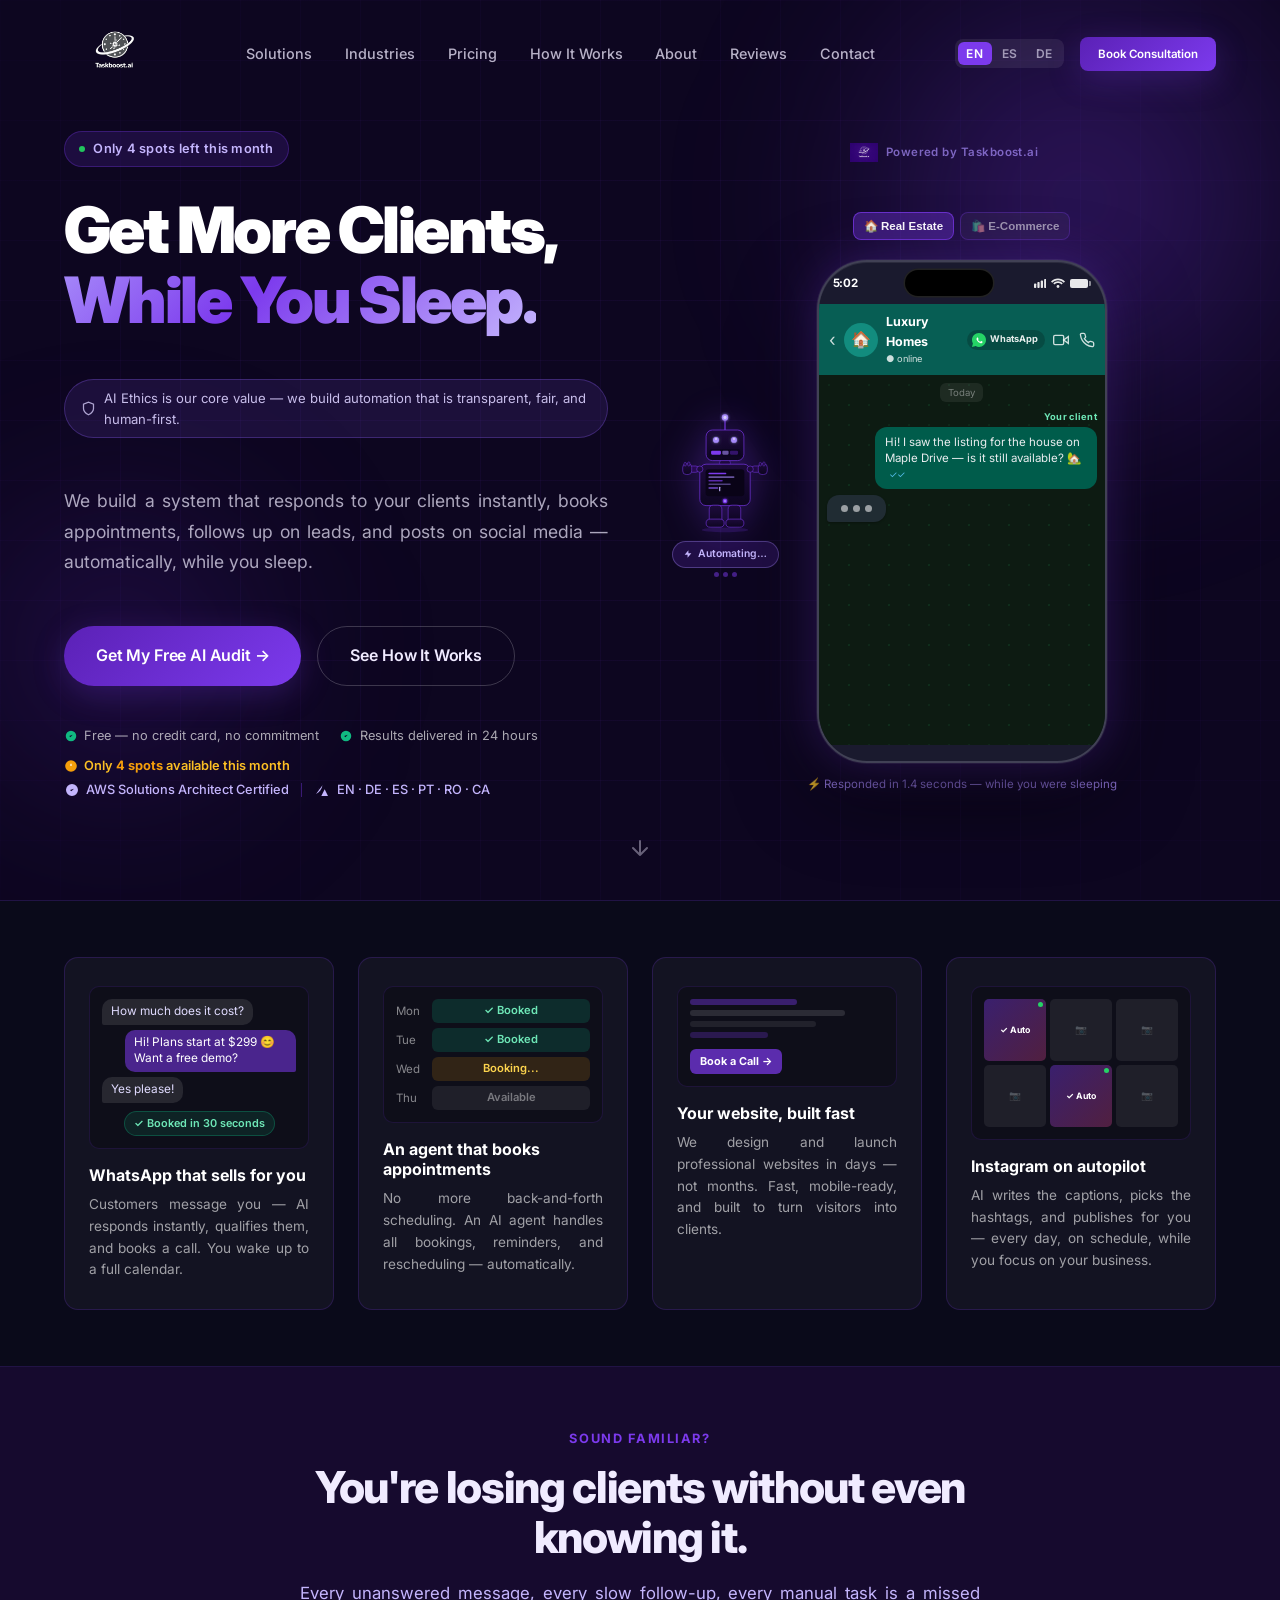
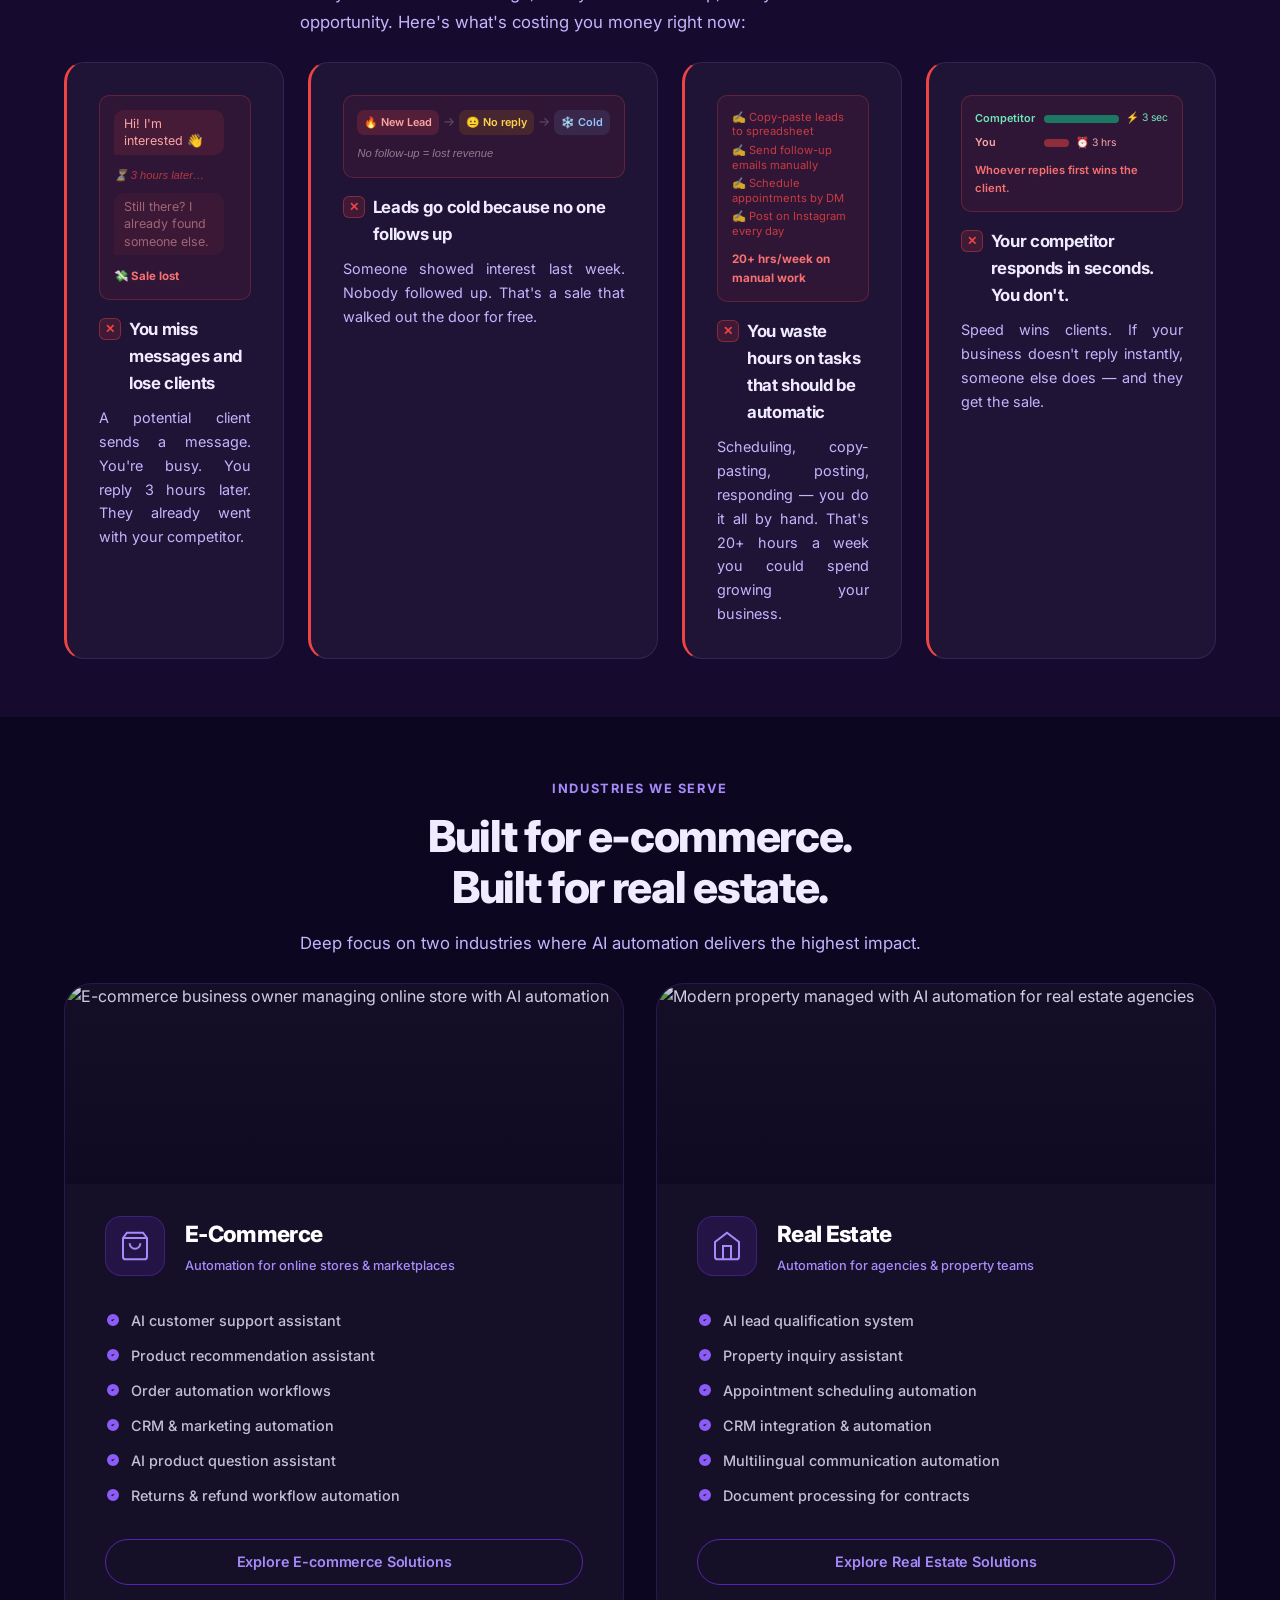
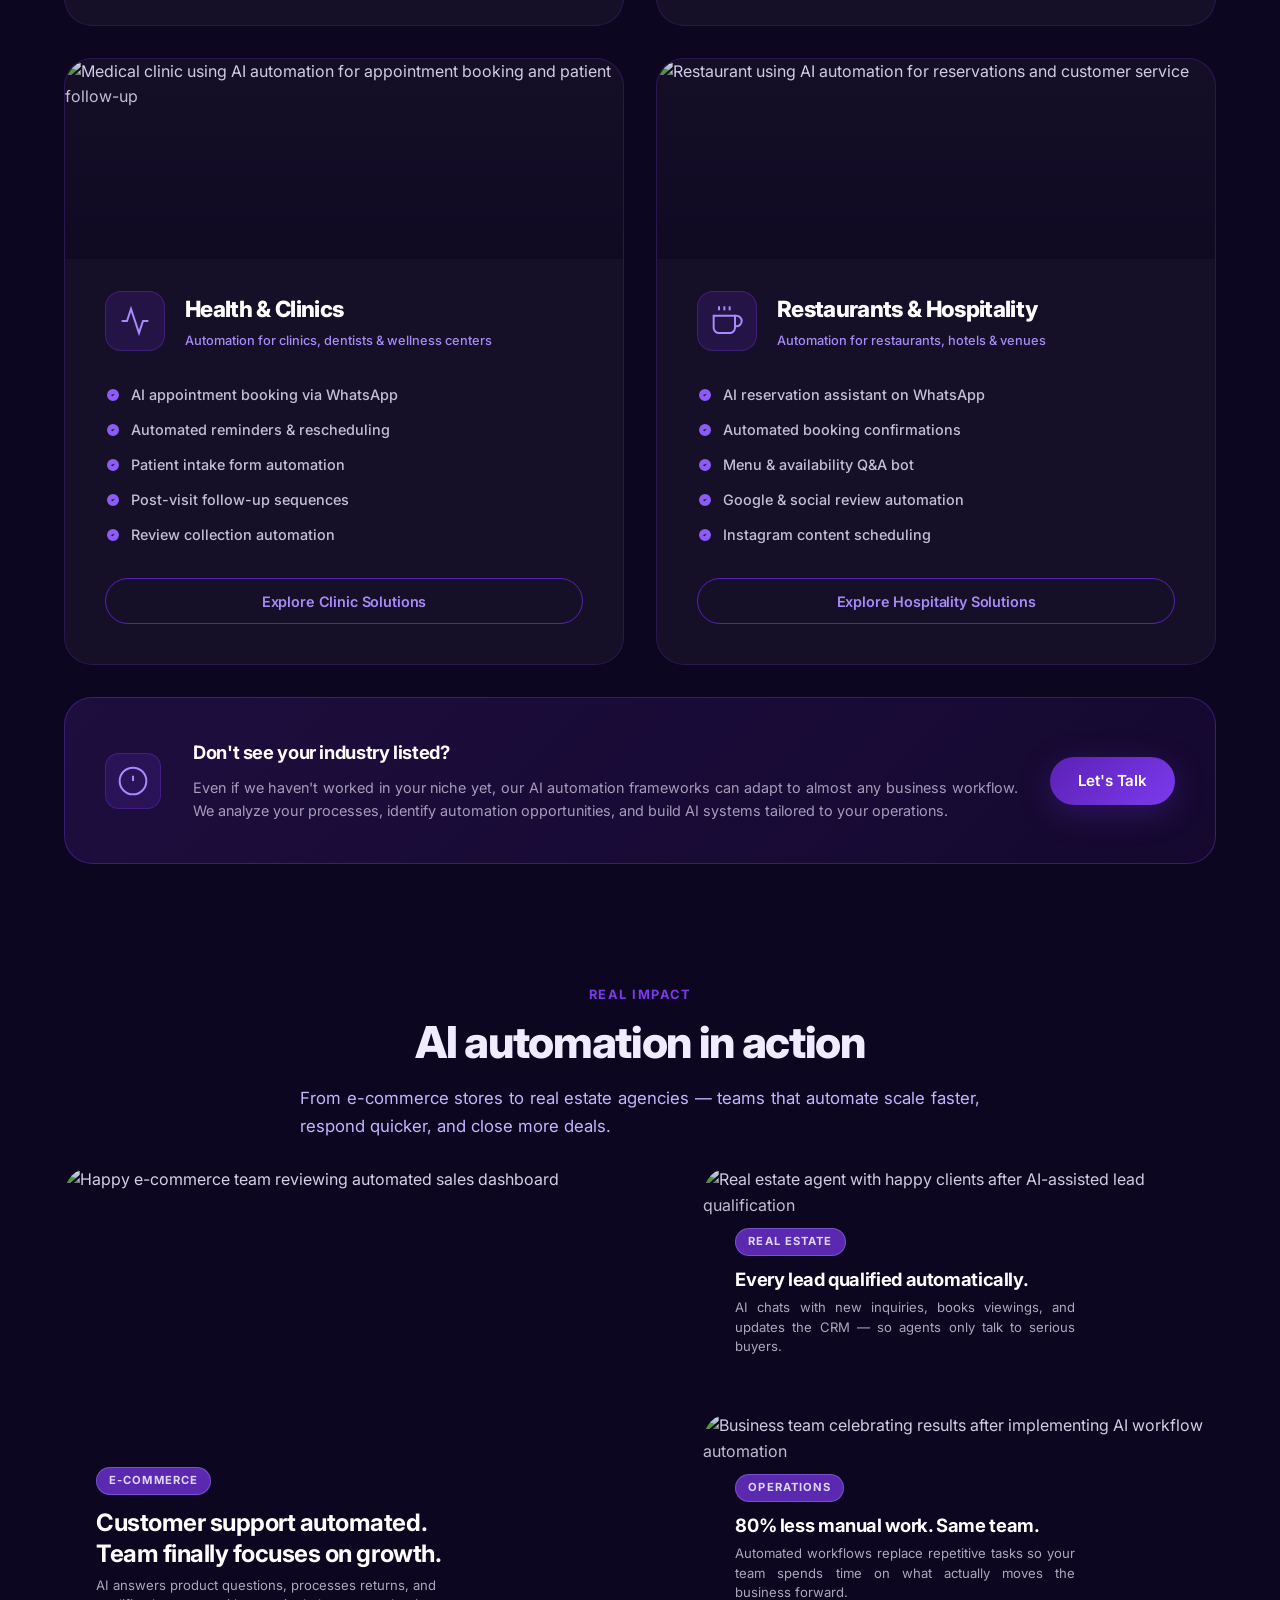
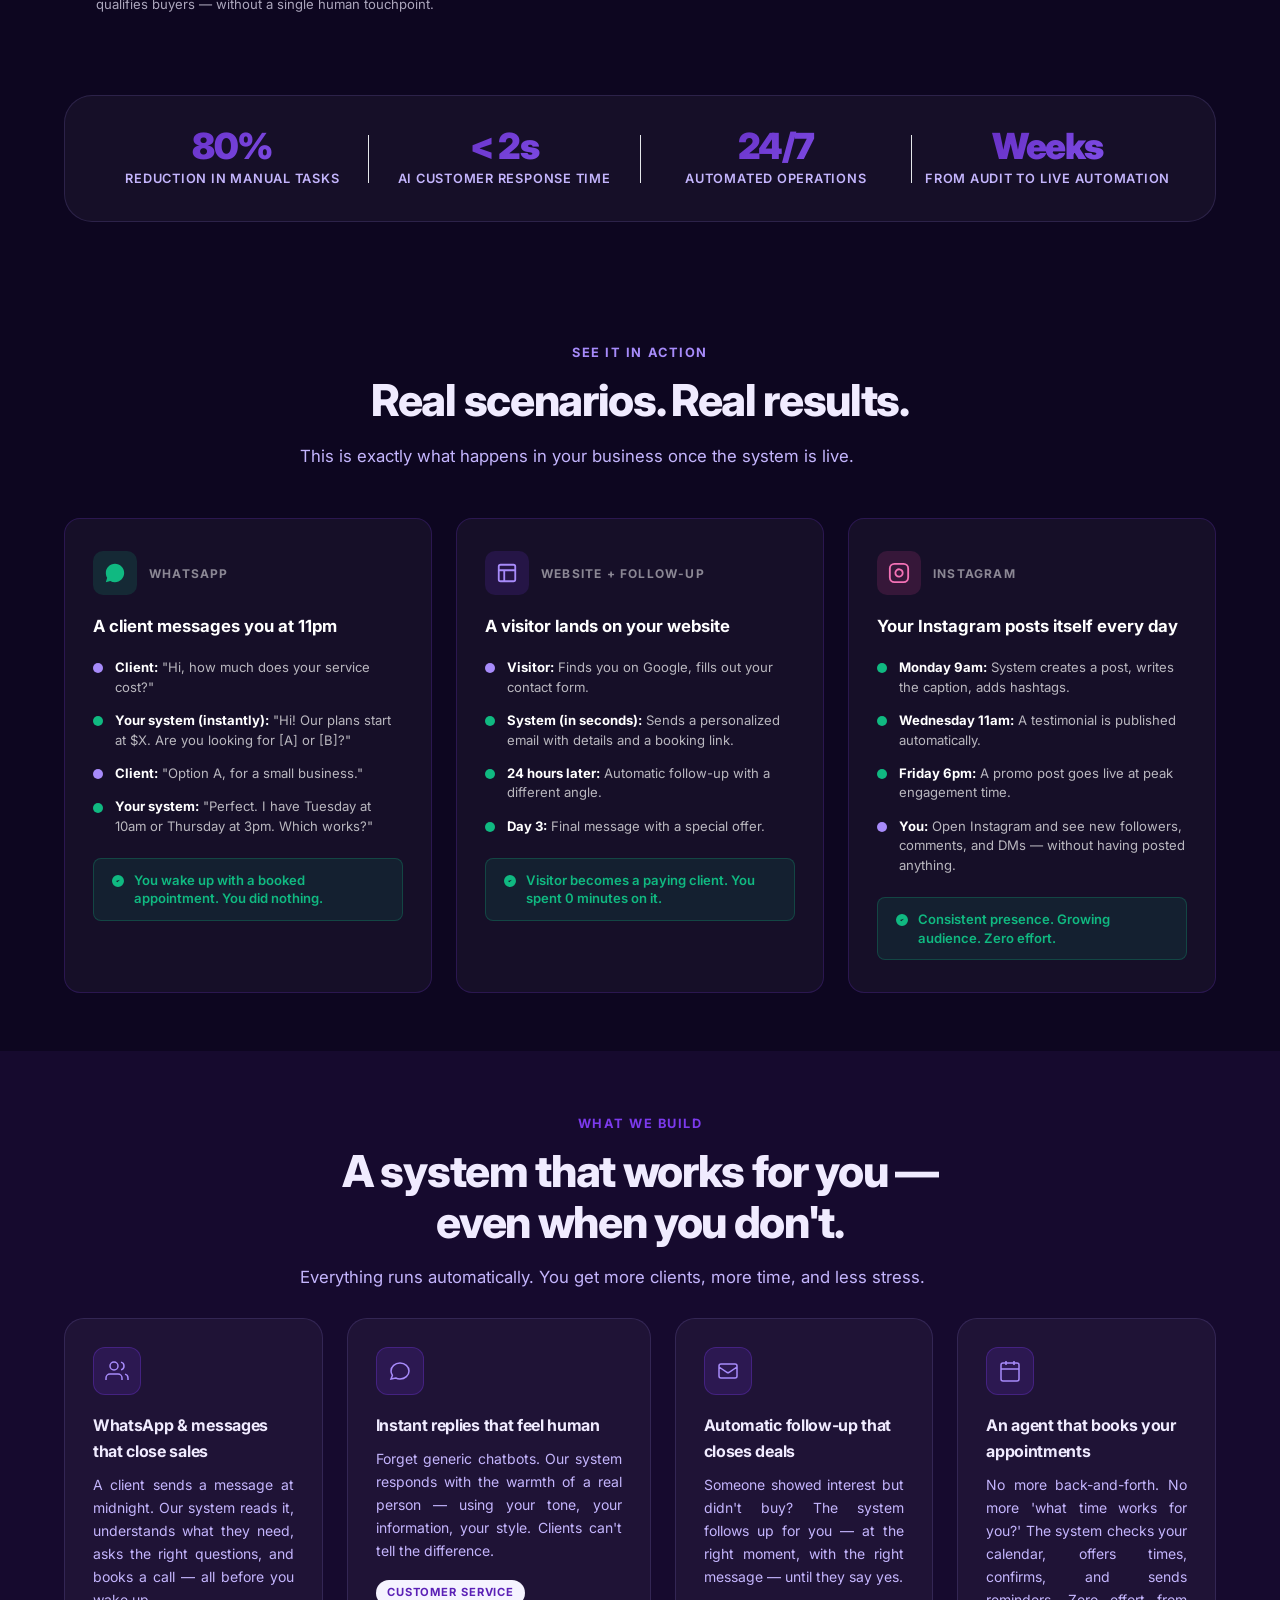
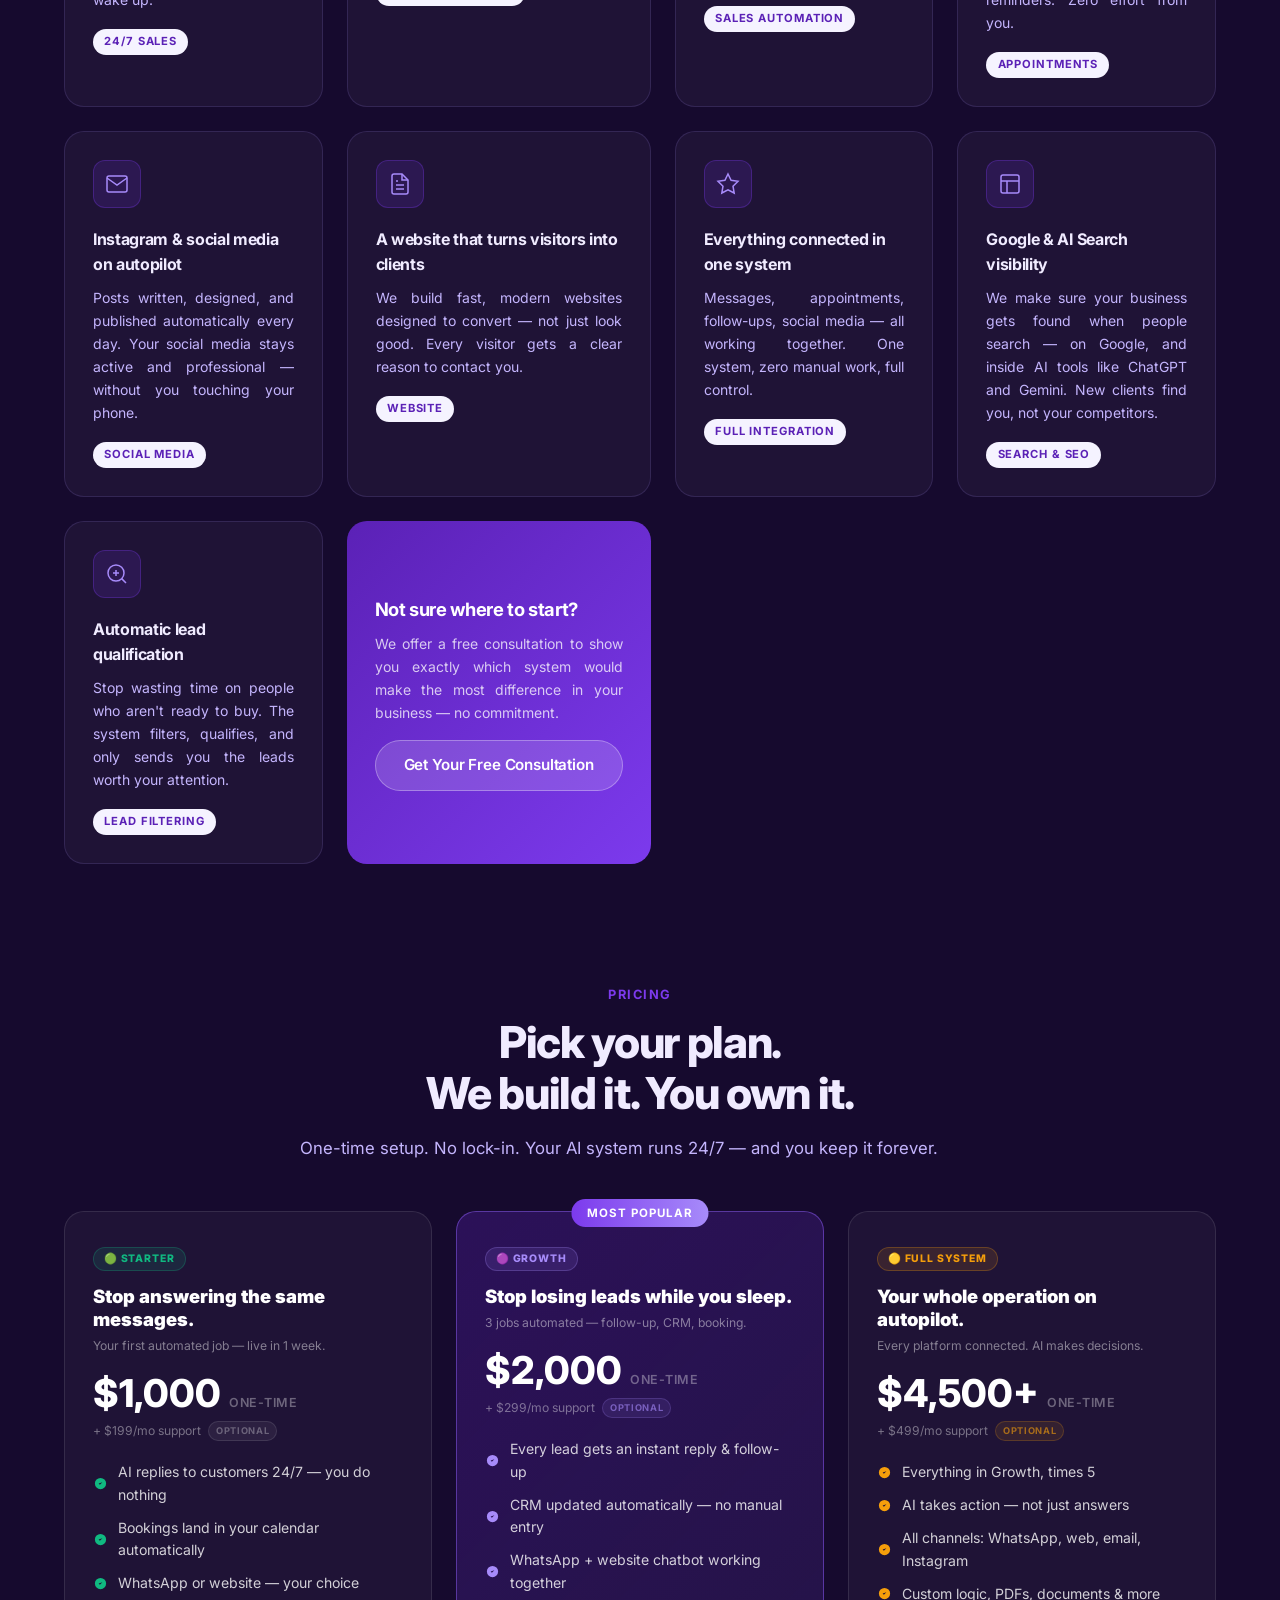
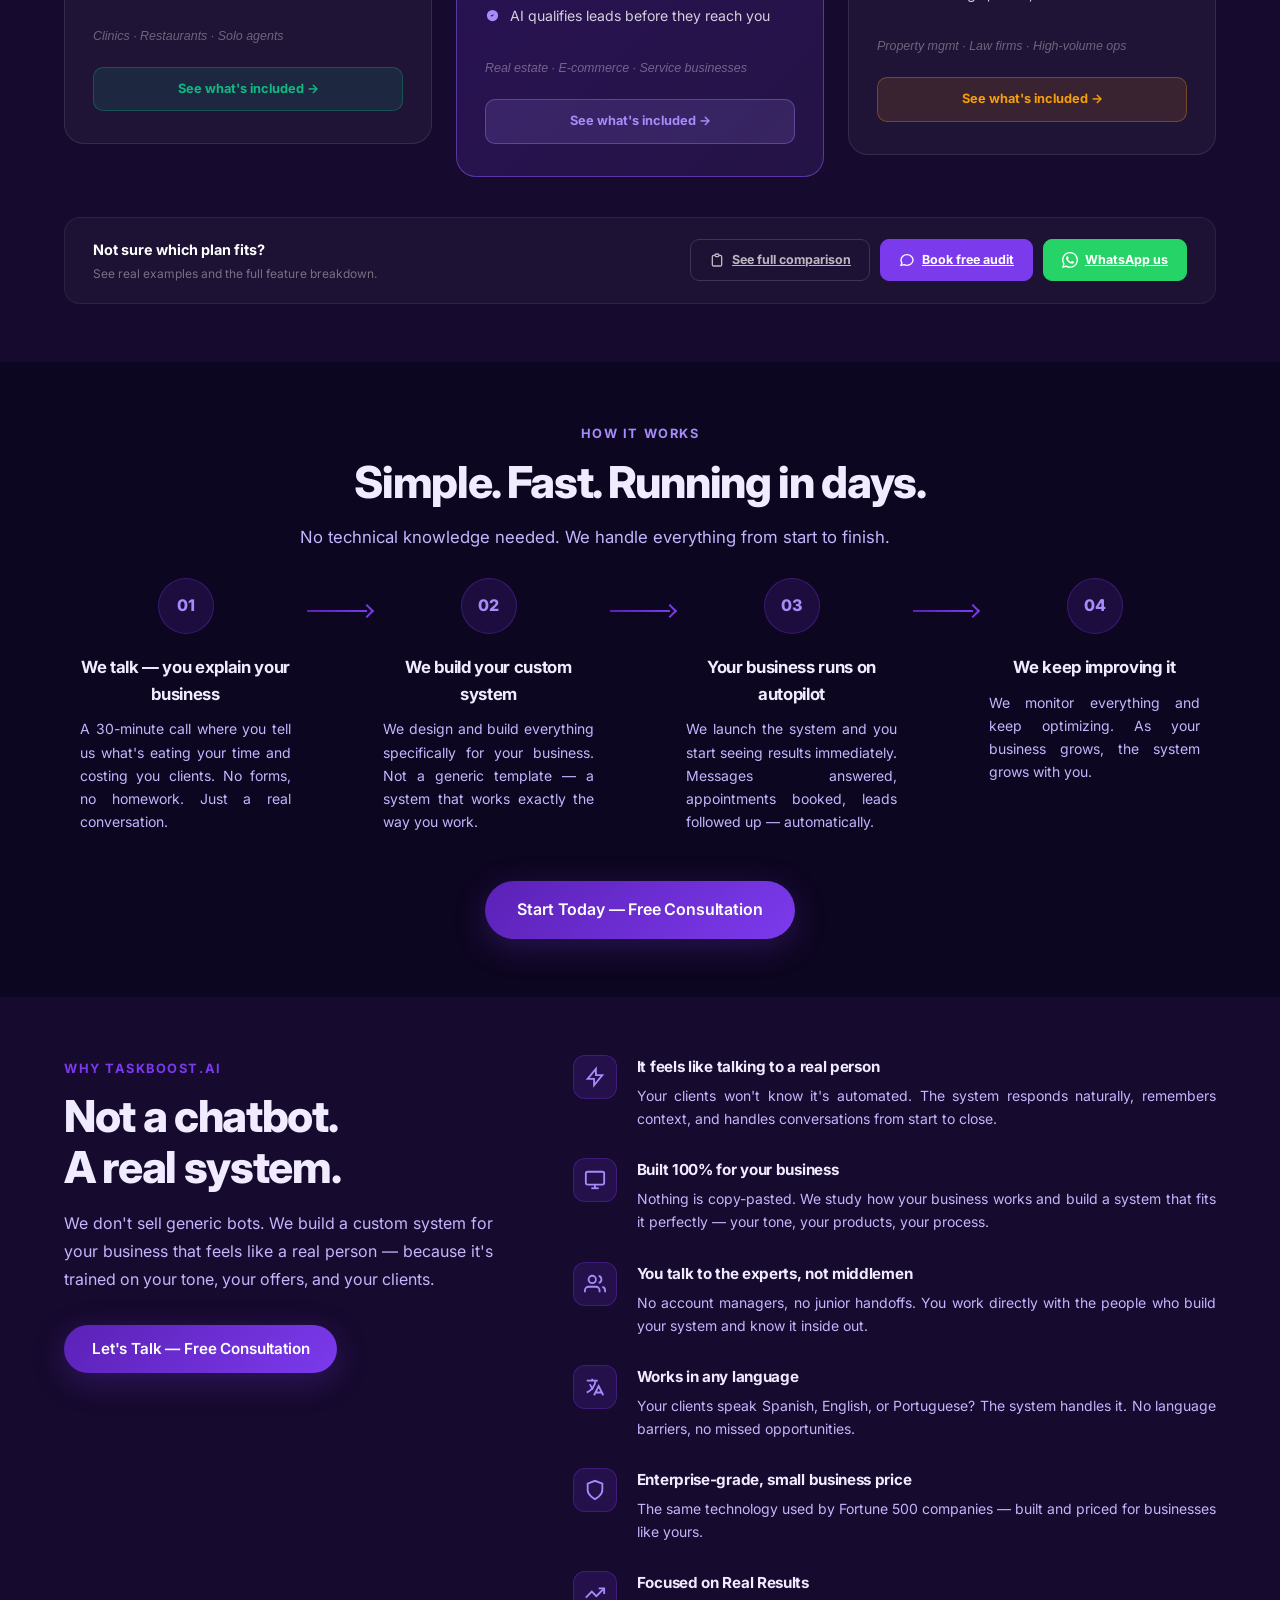
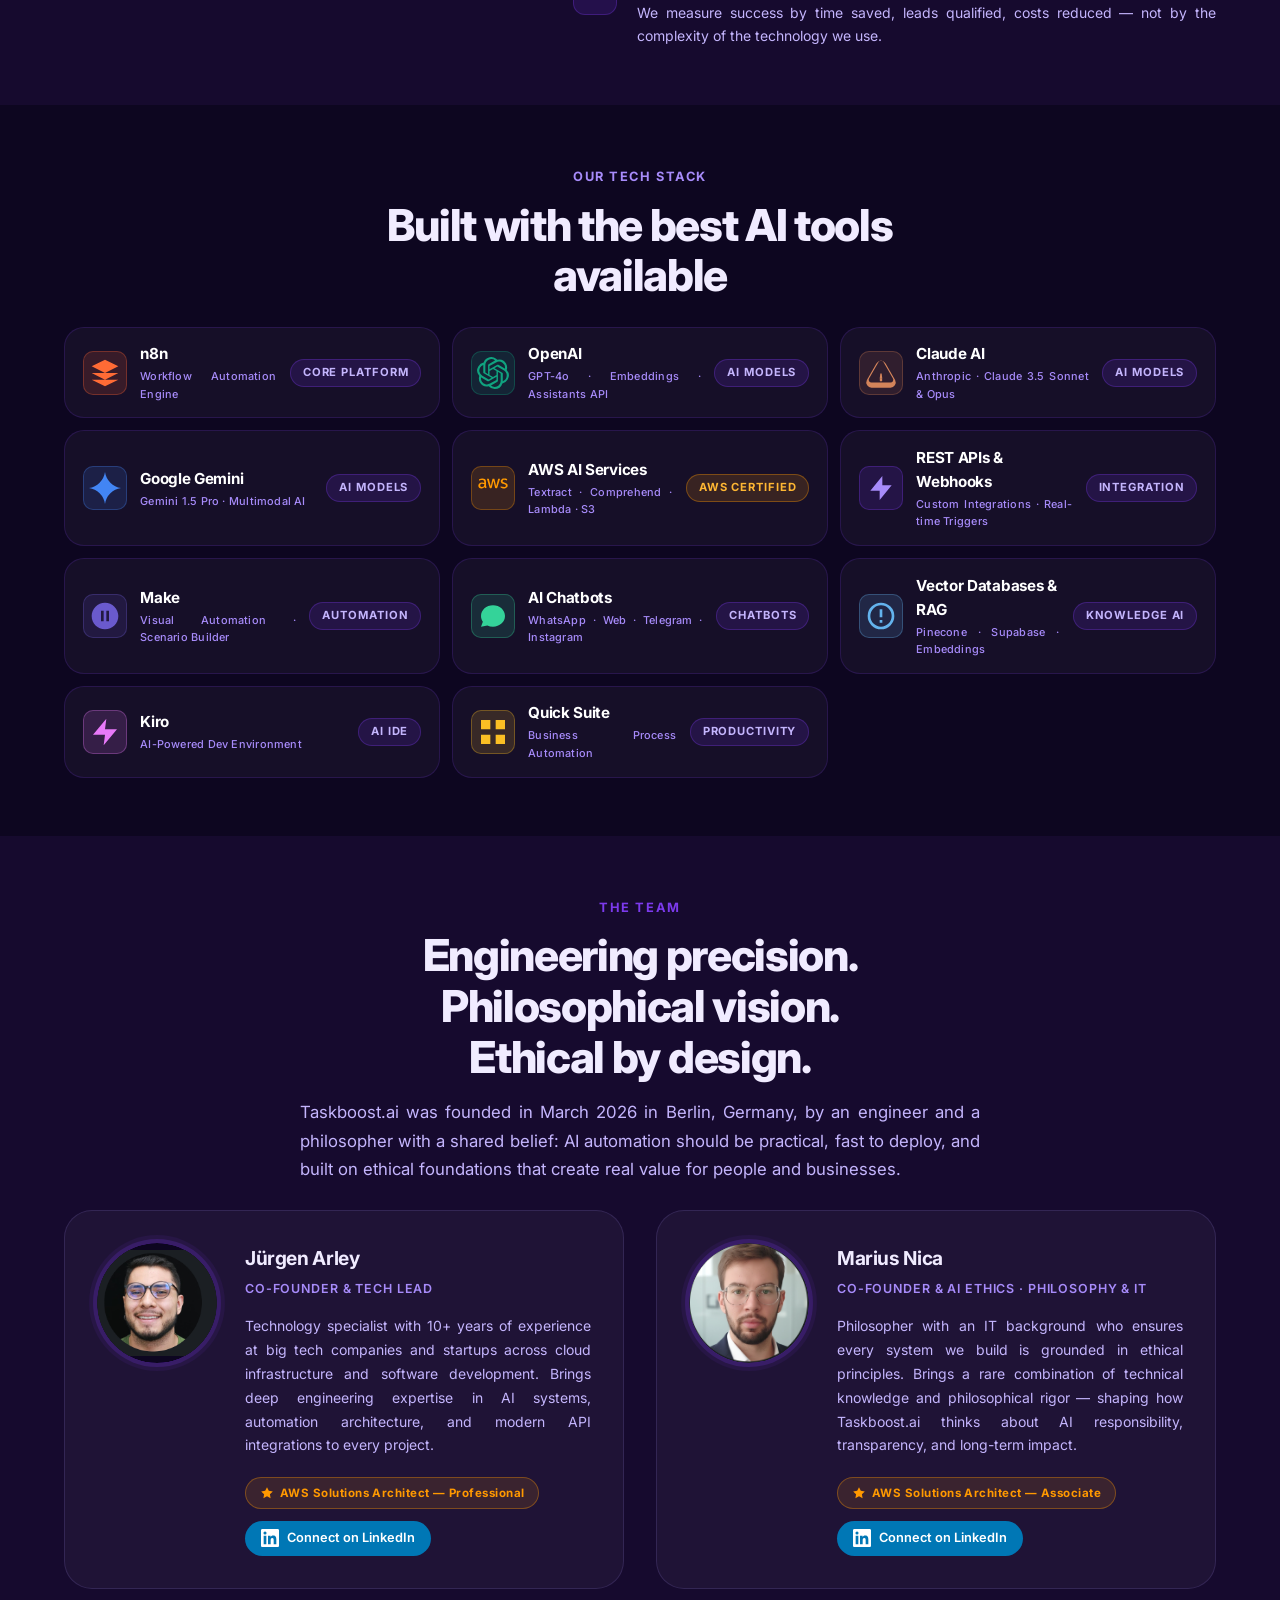
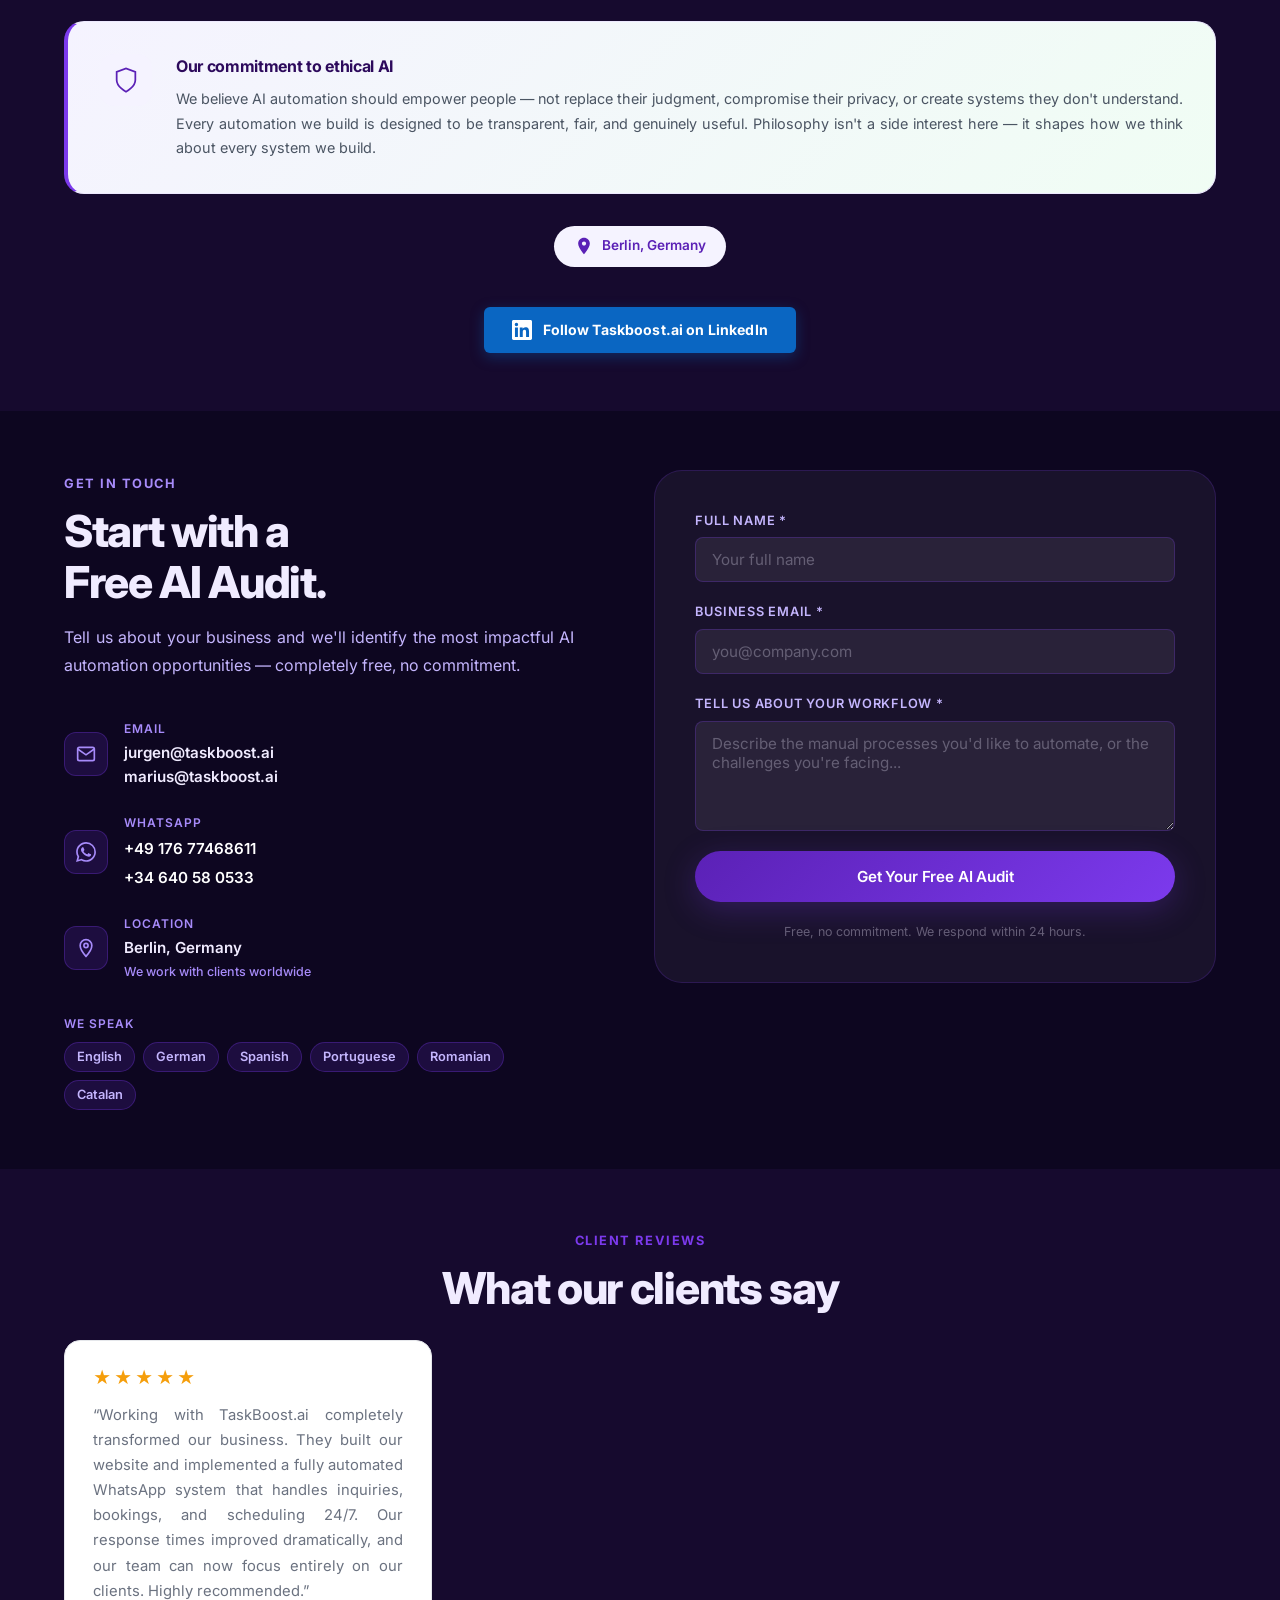
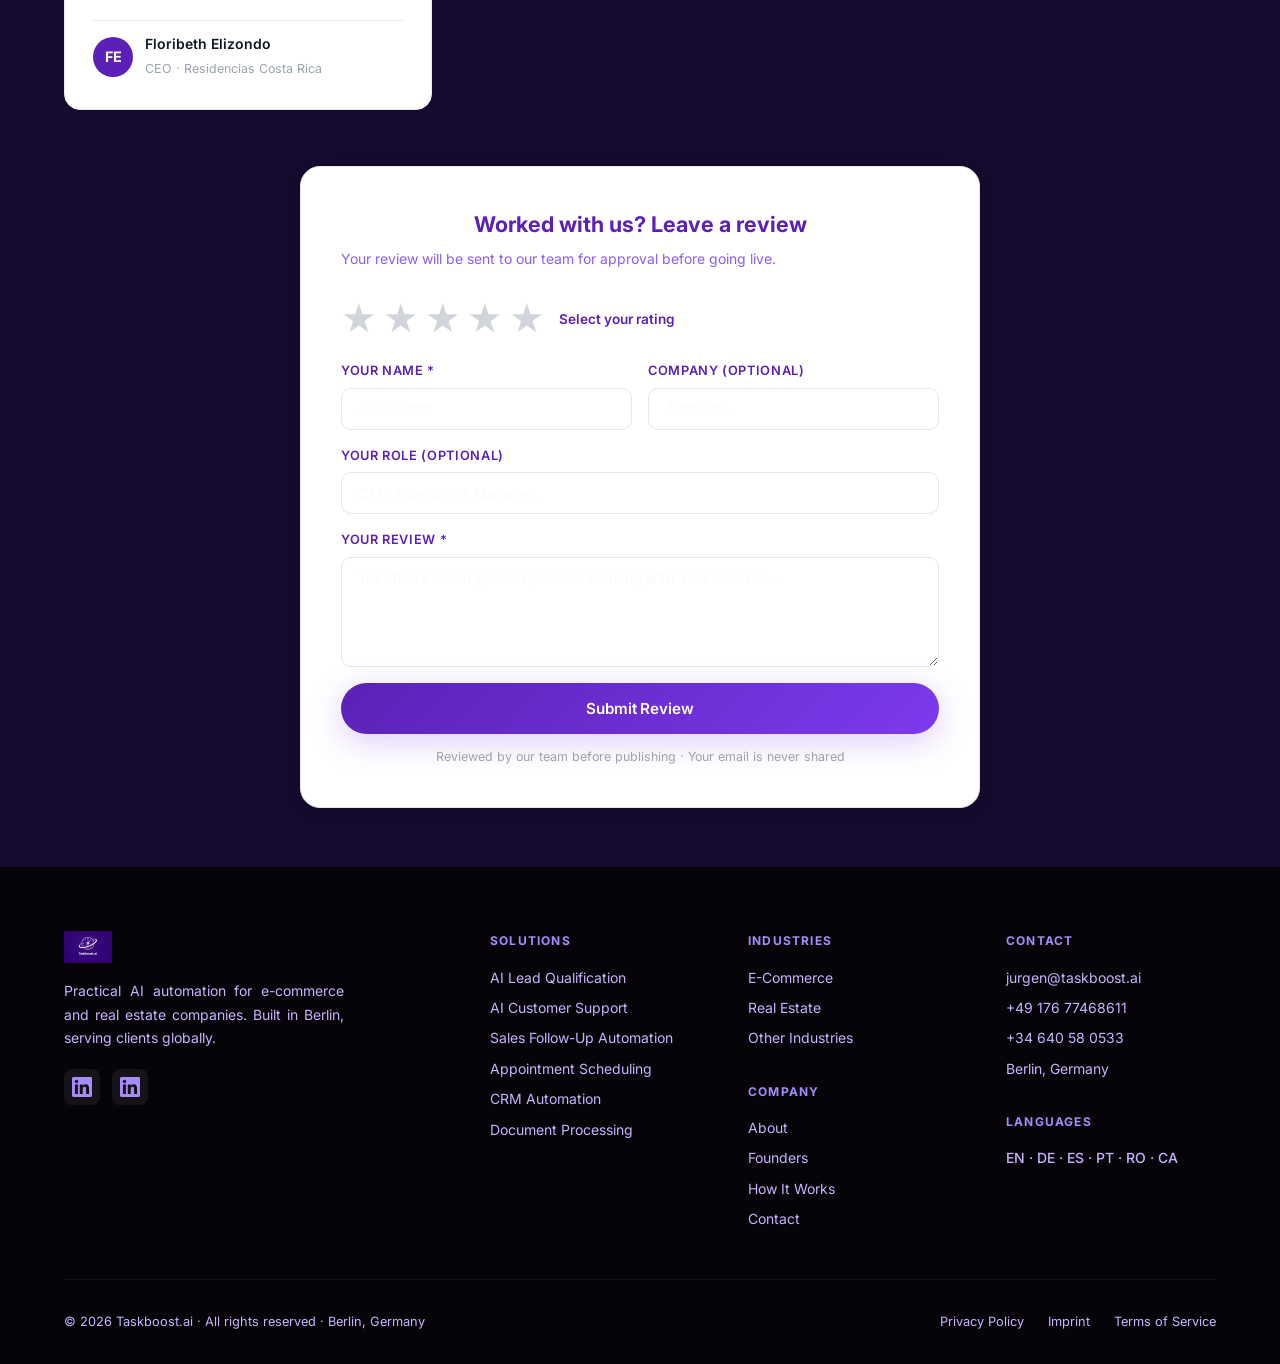
==== commit 823a54e0: "Accordion plan detail cards, pricing card refresh, monthly cost cleanup, hover effects on compare pa" ====
--- a/index.html
+++ b/index.html
@@ -83,6 +83,7 @@
       <ul class="nav-links" id="nav-links">
         <li><a href="#solutions" class="nav-link" data-i18n="nav_solutions">Solutions</a></li>
         <li><a href="#industries" class="nav-link" data-i18n="nav_industries">Industries</a></li>
+        <li><a href="#pricing" class="nav-link">Pricing</a></li>
         <li><a href="#how-it-works" class="nav-link" data-i18n="nav_how">How It Works</a></li>
         <li><a href="#about" class="nav-link" data-i18n="nav_about">About</a></li>
         <li><a href="#reviews" class="nav-link" data-i18n="nav_reviews">Reviews</a></li>
@@ -123,8 +124,8 @@
           </div>
 
           <h1 class="hero-title">
-            <span data-i18n="hero_title1">Automate Workflows.</span><br />
-            <span class="gradient-text" data-i18n="hero_title2">Scale Smarter.</span>
+            <span data-i18n="hero_title1">Get More Clients,</span><br />
+            <span class="gradient-text" data-i18n="hero_title2">While You Sleep.</span>
           </h1>
 
           <div class="hero-ethics-badge">
@@ -133,9 +134,9 @@
           </div>
 
           <p class="hero-subtitle" data-i18n="hero_subtitle">
-            Taskboost.ai builds practical AI automation systems that help<br class="break-lg" />
-            e-commerce and real estate companies eliminate manual work,<br class="break-lg" />
-            streamline operations, and improve customer interactions.
+            We connect AI to your WhatsApp, website, and CRM.<br class="break-lg" />
+            Customers get instant answers. You get booked calendars<br class="break-lg" />
+            and zero manual work — while you sleep.
           </p>
 
           <div class="hero-ctas">
@@ -272,94 +273,62 @@
             <!-- Industry tabs -->
             <div class="demo-tabs">
               <button class="demo-tab active" data-demo="realestate">🏠 Real Estate</button>
-              <button class="demo-tab" data-demo="ecommerce">🛍️ E-Commerce</button>
+              <button class="demo-tab" data-demo="ecommerce" style="white-space:nowrap;">🛍️ E-Commerce</button>
             </div>
 
             <div class="phone-frame">
-              <div class="phone-notch"></div>
+              <!-- iPhone Pro Max status bar -->
+              <div class="iphone-statusbar">
+                <span class="sb-time" id="sb-clock">9:41</span>
+                <div class="sb-island"></div>
+                <div class="sb-right">
+                  <svg width="12" height="9" viewBox="0 0 16 12" fill="white" opacity=".9"><rect x="0" y="6" width="3" height="6" rx="1"/><rect x="4.5" y="4" width="3" height="8" rx="1"/><rect x="9" y="2" width="3" height="10" rx="1"/><rect x="13.5" y="0" width="3" height="12" rx="1"/></svg>
+                  <svg width="14" height="10" viewBox="0 0 20 14" fill="white" opacity=".9"><path d="M10 3C6.7 3 3.8 4.4 1.7 6.6L0 4.8C2.6 2.1 6.1 0.4 10 0.4c3.9 0 7.4 1.7 10 4.4L18.3 6.6C16.2 4.4 13.3 3 10 3z"/><path d="M10 7c-2 0-3.8.8-5.1 2.1L3.2 7.4C4.9 5.7 7.3 4.6 10 4.6s5.1 1.1 6.8 2.8L15.1 9.1C13.8 7.8 12 7 10 7z"/><circle cx="10" cy="12" r="2"/></svg>
+                  <div class="sb-battery"><div class="sb-battery-fill"></div><div class="sb-battery-tip"></div></div>
+                </div>
+              </div>
               <div class="phone-screen">
 
-                <!-- Real Estate — WhatsApp style -->
+                <!-- Real Estate — WhatsApp -->
                 <div class="chat-scenario" id="demo-realestate">
-                  <div class="chat-header chat-header-wa">
-                    <div class="wa-back">‹</div>
-                    <div class="chat-avatar chat-avatar-wa">
-                      <!-- WhatsApp logo -->
-                      <svg width="18" height="18" viewBox="0 0 48 48" fill="none" xmlns="http://www.w3.org/2000/svg">
-                        <circle cx="24" cy="24" r="24" fill="#25D366"/>
-                        <path d="M34.5 13.5C32 11 28.7 9.5 25.1 9.5C17.6 9.5 11.5 15.6 11.5 23.1C11.5 25.6 12.2 28 13.4 30.1L11.4 38.5L20 36.6C22 37.7 24.3 38.3 26.7 38.3C34.2 38.3 40.3 32.2 40.3 24.7C40.3 21.1 38.9 17.7 36.5 15.3L34.5 13.5Z" fill="white"/>
-                        <path d="M25.1 36C22.9 36 20.8 35.4 18.9 34.4L18.4 34.1L14.4 35.1L15.4 31.2L15.1 30.7C14 28.7 13.4 26.4 13.4 24C13.4 16.7 19.4 10.8 26.8 10.8C30.3 10.8 33.6 12.2 36 14.6C38.4 17 39.8 20.2 39.7 23.7C39.7 31 33.7 36 25.1 36ZM32.3 27.3C31.9 27.1 30 26.2 29.6 26C29.2 25.9 29 25.8 28.7 26.2C28.4 26.6 27.7 27.4 27.5 27.7C27.3 27.9 27.1 28 26.7 27.8C26.3 27.6 25 27.2 23.5 25.8C22.3 24.7 21.5 23.4 21.3 23C21.1 22.6 21.3 22.4 21.5 22.2C21.7 22 21.9 21.7 22.1 21.5C22.3 21.3 22.3 21.1 22.5 20.8C22.6 20.5 22.6 20.3 22.5 20.1C22.4 19.9 21.5 18 21.2 17.2C20.9 16.5 20.5 16.5 20.3 16.5H19.7C19.4 16.5 19 16.6 18.6 17C18.2 17.4 17.2 18.3 17.2 20.2C17.2 22.1 18.6 23.9 18.8 24.2C19 24.5 21.5 28.2 25.2 29.9C26.1 30.3 26.8 30.5 27.4 30.7C28.3 31 29.1 30.9 29.7 30.8C30.4 30.7 31.9 29.9 32.2 29C32.5 28.2 32.5 27.5 32.3 27.3Z" fill="#25D366"/>
-                      </svg>
-                    </div>
-                    <div class="chat-info">
-                      <div class="chat-name">Your Real Estate Agent</div>
-                      <div class="chat-status-wa">● online</div>
-                    </div>
-                    <div class="wa-icons">
-                      <svg width="14" height="14" viewBox="0 0 24 24" fill="none" stroke="rgba(255,255,255,.7)" stroke-width="2"><path d="M22 16.92v3a2 2 0 01-2.18 2 19.79 19.79 0 01-8.63-3.07 19.5 19.5 0 01-6-6A19.79 19.79 0 012.12 4.18 2 2 0 014.11 2h3a2 2 0 012 1.72c.127.96.361 1.903.7 2.81a2 2 0 01-.45 2.11L8.09 9.91a16 16 0 006 6l1.27-1.27a2 2 0 012.11-.45c.907.339 1.85.573 2.81.7A2 2 0 0122 16.92z"/></svg>
+                  <div class="chat-header-wa">
+                    <!-- Top bar: WA green -->
+                    <div class="wa-topbar">
+                      <div class="wa-back">‹</div>
+                      <!-- Contact avatar (house photo placeholder) -->
+                      <div class="wa-contact-avatar">🏠</div>
+                      <div class="chat-info" style="flex:1;">
+                        <div class="wa-contact-name">Luxury Homes</div>
+                        <div class="chat-status-wa">● online</div>
+                      </div>
+                      <!-- WA logo badge -->
+                      <div class="wa-logo-badge">
+                        <svg width="16" height="16" viewBox="0 0 32 32"><path d="M16 2C8.28 2 2 8.28 2 16c0 2.46.67 4.77 1.83 6.75L2 30l7.47-1.78A13.93 13.93 0 0016 30c7.72 0 14-6.28 14-14S23.72 2 16 2z" fill="#25D366"/><path d="M22.5 19.2c-.3-.15-1.77-.87-2.05-.97-.27-.1-.47-.15-.67.15-.2.3-.77.97-.94 1.17-.17.2-.35.22-.65.07-.3-.15-1.26-.46-2.4-1.48-.89-.79-1.49-1.76-1.66-2.06-.17-.3-.02-.46.13-.61.13-.13.3-.35.45-.52.15-.17.2-.3.3-.5.1-.2.05-.37-.02-.52-.07-.15-.67-1.62-.92-2.21-.24-.58-.49-.5-.67-.51h-.57c-.2 0-.52.07-.79.37-.27.3-1.04 1.02-1.04 2.48s1.07 2.88 1.21 3.08c.15.2 2.1 3.2 5.08 4.49.71.31 1.26.49 1.69.62.71.23 1.36.2 1.87.12.57-.09 1.76-.72 2.01-1.41.25-.69.25-1.29.17-1.41-.07-.12-.27-.2-.57-.35z" fill="#fff"/></svg>
+                        <span>WhatsApp</span>
+                      </div>
+                      <!-- Icons -->
+                      <div class="wa-action-icons">
+                        <svg width="16" height="16" viewBox="0 0 24 24" fill="none" stroke="rgba(255,255,255,.8)" stroke-width="2"><polygon points="23 7 16 12 23 17 23 7"/><rect x="1" y="5" width="15" height="14" rx="2"/></svg>
+                        <svg width="16" height="16" viewBox="0 0 24 24" fill="none" stroke="rgba(255,255,255,.8)" stroke-width="2"><path d="M22 16.92v3a2 2 0 01-2.18 2 19.79 19.79 0 01-8.63-3.07 19.5 19.5 0 01-6-6A19.79 19.79 0 012.12 4.18 2 2 0 014.11 2h3a2 2 0 012 1.72c.127.96.361 1.903.7 2.81a2 2 0 01-.45 2.11L8.09 9.91a16 16 0 006 6l1.27-1.27a2 2 0 012.11-.45c.907.339 1.85.573 2.81.7A2 2 0 0122 16.92z"/></svg>
+                      </div>
                     </div>
                   </div>
-                  <div class="chat-body chat-body-wa">
-                    <div class="wa-date-divider">Today</div>
-                    <div class="chat-msg msg-in anim-1">Hi! I saw a 3BR house on your site, still available? 🏠</div>
-                    <div class="chat-typing anim-2"><span></span><span></span><span></span></div>
-                    <div class="chat-msg msg-out-wa anim-3">Yes! 3 bed · 2 bath · $285k 🏡 Want to book a viewing this week?<span class="wa-tick">✓✓</span></div>
-                    <div class="chat-msg msg-in anim-4">Yes! Saturday morning works</div>
-                    <div class="chat-typing anim-5"><span></span><span></span><span></span></div>
-                    <div class="chat-msg msg-out-wa anim-6">Done! Saturday 10am confirmed. I'll send the address here 📍<span class="wa-tick">✓✓</span></div>
-                    <div class="chat-confirmed anim-7">✓ Viewing booked · Lead saved to CRM</div>
-                  </div>
+                  <div class="chat-body chat-body-wa" id="chat-body-wa"></div>
                 </div>
 
-                <!-- E-Commerce — Rich chatbot widget -->
+                <!-- E-Commerce — Website chatbot -->
                 <div class="chat-scenario hidden" id="demo-ecommerce">
                   <div class="chat-header chat-header-bot">
-                    <div class="bot-avatar">
-                      <svg width="14" height="14" viewBox="0 0 24 24" fill="white"><circle cx="12" cy="8" r="4"/><path d="M4 20c0-4 3.6-7 8-7s8 3 8 7"/></svg>
+                    <div class="bot-avatar">🛍️</div>
+                    <div class="chat-info">
+                      <div class="chat-name">ShopBot</div>
+                      <div class="chat-status bot-online"><span class="bot-dot"></span>AI Assistant · Always here</div>
                     </div>
-                    <div class="chat-info">
-                      <div class="chat-name">TrendShop Assistant</div>
-                      <div class="chat-status bot-online"><span class="bot-dot"></span>AI · Always online</div>
-                    </div>
-                    <div class="bot-minimize">—</div>
+                    <div class="bot-minimize">✕</div>
                   </div>
-
-                  <div class="chat-body chat-body-bot">
-
-                    <!-- Quick reply chips -->
-                    <div class="bot-chips anim-1">
-                      <span class="bot-chip">📦 Track order</span>
-                      <span class="bot-chip bot-chip-active">🔄 Return item</span>
-                      <span class="bot-chip">❓ Help</span>
-                    </div>
-
-                    <div class="chat-msg msg-in anim-2">Where's my package? #4821</div>
-
-                    <div class="chat-typing anim-3"><span></span><span></span><span></span></div>
-
-                    <!-- Rich order card response -->
-                    <div class="bot-card anim-4">
-                      <div class="bot-card-header">
-                        <span class="bot-label">AI</span>
-                        <span class="bot-card-title">Order #4821</span>
-                      </div>
-                      <div class="bot-track">
-                        <div class="track-step track-done">✓ Ordered</div>
-                        <div class="track-line track-line-done"></div>
-                        <div class="track-step track-done">✓ Packed</div>
-                        <div class="track-line track-line-done"></div>
-                        <div class="track-step track-active">🚚 Transit</div>
-                        <div class="track-line"></div>
-                        <div class="track-step">📬 Delivered</div>
-                      </div>
-                      <div class="bot-card-eta">🕕 Arriving tomorrow before 6pm</div>
-                    </div>
-
-                    <div class="chat-confirmed anim-5">✓ Resolved instantly · No agent needed</div>
-
-                  </div>
+                  <div class="chat-body chat-body-bot" id="chat-body-bot"></div>
                   <div class="bot-input-bar">
-                    <span class="bot-input-placeholder">Type a message…</span>
+                    <span class="bot-input-placeholder">Ask me anything…</span>
                     <span class="bot-send">➤</span>
                   </div>
                 </div>
@@ -523,9 +492,9 @@
       <div class="container">
         <div class="section-header reveal">
           <p class="section-label" data-i18n="ind_label">Industries We Serve</p>
-          <h2 class="section-title" data-i18n="ind_title">Built for e-commerce.<br />Built for real estate.</h2>
+          <h2 class="section-title" data-i18n="ind_title">Built for the industries<br />where speed wins.</h2>
           <p class="section-subtitle" data-i18n="ind_sub">
-            Deep focus on two industries where AI automation delivers the highest impact.
+            AI automation that fits your business — not the other way around.
           </p>
         </div>
 
@@ -625,6 +594,65 @@
             </ul>
             <a href="#contact" class="btn btn-outline industry-btn" data-i18n="ind2_btn">Explore Real Estate Solutions</a>
           </div>
+
+          <!-- Health & Clinics -->
+          <div class="industry-card reveal">
+            <div class="industry-img">
+              <img
+                src="https://images.unsplash.com/photo-1631217868264-e5b90bb7e133?w=700&h=280&fit=crop&q=80&auto=format"
+                alt="Medical clinic using AI automation for appointment booking and patient follow-up"
+                loading="lazy"
+              />
+              <div class="industry-img-overlay"></div>
+            </div>
+            <div class="industry-header">
+              <div class="industry-icon">
+                <svg width="32" height="32" viewBox="0 0 24 24" fill="none" stroke="currentColor" stroke-width="1.5"><path d="M22 12h-4l-3 9L9 3l-3 9H2"/></svg>
+              </div>
+              <div>
+                <h3 class="industry-title">Health & Clinics</h3>
+                <p class="industry-tag">Automation for clinics, dentists & wellness centers</p>
+              </div>
+            </div>
+            <ul class="industry-list">
+              <li><svg width="16" height="16" viewBox="0 0 24 24" fill="currentColor"><path d="M9 12l2 2 4-4m6 2a9 9 0 11-18 0 9 9 0 0118 0z"/></svg><span>AI appointment booking via WhatsApp</span></li>
+              <li><svg width="16" height="16" viewBox="0 0 24 24" fill="currentColor"><path d="M9 12l2 2 4-4m6 2a9 9 0 11-18 0 9 9 0 0118 0z"/></svg><span>Automated reminders & rescheduling</span></li>
+              <li><svg width="16" height="16" viewBox="0 0 24 24" fill="currentColor"><path d="M9 12l2 2 4-4m6 2a9 9 0 11-18 0 9 9 0 0118 0z"/></svg><span>Patient intake form automation</span></li>
+              <li><svg width="16" height="16" viewBox="0 0 24 24" fill="currentColor"><path d="M9 12l2 2 4-4m6 2a9 9 0 11-18 0 9 9 0 0118 0z"/></svg><span>Post-visit follow-up sequences</span></li>
+              <li><svg width="16" height="16" viewBox="0 0 24 24" fill="currentColor"><path d="M9 12l2 2 4-4m6 2a9 9 0 11-18 0 9 9 0 0118 0z"/></svg><span>Review collection automation</span></li>
+            </ul>
+            <a href="#contact" class="btn btn-outline industry-btn">Explore Clinic Solutions</a>
+          </div>
+
+          <!-- Restaurants & Hospitality -->
+          <div class="industry-card reveal">
+            <div class="industry-img">
+              <img
+                src="https://images.unsplash.com/photo-1414235077428-338989a2e8c0?w=700&h=280&fit=crop&q=80&auto=format"
+                alt="Restaurant using AI automation for reservations and customer service"
+                loading="lazy"
+              />
+              <div class="industry-img-overlay"></div>
+            </div>
+            <div class="industry-header">
+              <div class="industry-icon">
+                <svg width="32" height="32" viewBox="0 0 24 24" fill="none" stroke="currentColor" stroke-width="1.5"><path d="M18 8h1a4 4 0 010 8h-1"/><path d="M2 8h16v9a4 4 0 01-4 4H6a4 4 0 01-4-4V8z"/><line x1="6" y1="1" x2="6" y2="4"/><line x1="10" y1="1" x2="10" y2="4"/><line x1="14" y1="1" x2="14" y2="4"/></svg>
+              </div>
+              <div>
+                <h3 class="industry-title">Restaurants & Hospitality</h3>
+                <p class="industry-tag">Automation for restaurants, hotels & venues</p>
+              </div>
+            </div>
+            <ul class="industry-list">
+              <li><svg width="16" height="16" viewBox="0 0 24 24" fill="currentColor"><path d="M9 12l2 2 4-4m6 2a9 9 0 11-18 0 9 9 0 0118 0z"/></svg><span>AI reservation assistant on WhatsApp</span></li>
+              <li><svg width="16" height="16" viewBox="0 0 24 24" fill="currentColor"><path d="M9 12l2 2 4-4m6 2a9 9 0 11-18 0 9 9 0 0118 0z"/></svg><span>Automated booking confirmations</span></li>
+              <li><svg width="16" height="16" viewBox="0 0 24 24" fill="currentColor"><path d="M9 12l2 2 4-4m6 2a9 9 0 11-18 0 9 9 0 0118 0z"/></svg><span>Menu & availability Q&A bot</span></li>
+              <li><svg width="16" height="16" viewBox="0 0 24 24" fill="currentColor"><path d="M9 12l2 2 4-4m6 2a9 9 0 11-18 0 9 9 0 0118 0z"/></svg><span>Google & social review automation</span></li>
+              <li><svg width="16" height="16" viewBox="0 0 24 24" fill="currentColor"><path d="M9 12l2 2 4-4m6 2a9 9 0 11-18 0 9 9 0 0118 0z"/></svg><span>Instagram content scheduling</span></li>
+            </ul>
+            <a href="#contact" class="btn btn-outline industry-btn">Explore Hospitality Solutions</a>
+          </div>
+
         </div>
 
         <!-- Flexibility callout -->
@@ -888,6 +916,112 @@
             <a href="#contact" class="btn btn-primary" data-i18n="sol_cta_btn">Get Your Free Audit</a>
           </div>
         </div>
+      </div>
+    </section>
+
+    <!-- ═══════════════════════════════════════════════════════════════
+         PRICING
+    ═══════════════════════════════════════════════════════════════ -->
+    <section class="section section-light" id="pricing">
+      <div class="container">
+        <div class="section-header reveal">
+          <p class="section-label">Pricing</p>
+          <h2 class="section-title">Pick your plan.<br />We build it. You own it.</h2>
+          <p class="section-subtitle">One-time setup. No lock-in. Your AI system runs 24/7 — and you keep it forever.</p>
+        </div>
+
+        <div class="pricing-grid pricing-grid-3">
+
+          <!-- Starter -->
+          <div class="pricing-card reveal">
+            <div class="pc-top-tag pc-top-tag-green">🟢 Starter</div>
+            <h3 class="pc-name">Stop answering the same messages.</h3>
+            <p class="pc-hook">Your first automated job — live in 1 week.</p>
+            <div class="pc-price-block">
+              <div class="pc-price-row">
+                <div class="pc-price-main">$1,000</div>
+                <div class="pc-price-tag">one-time</div>
+              </div>
+              <div class="pc-optional-support">+ $199/mo support <span class="pc-optional-tag">optional</span></div>
+            </div>
+            <ul class="pricing-list">
+              <li><svg width="15" height="15" viewBox="0 0 24 24" fill="#10b981"><path d="M9 12l2 2 4-4m6 2a9 9 0 11-18 0 9 9 0 0118 0z"/></svg> AI replies to customers 24/7 — you do nothing</li>
+              <li><svg width="15" height="15" viewBox="0 0 24 24" fill="#10b981"><path d="M9 12l2 2 4-4m6 2a9 9 0 11-18 0 9 9 0 0118 0z"/></svg> Bookings land in your calendar automatically</li>
+              <li><svg width="15" height="15" viewBox="0 0 24 24" fill="#10b981"><path d="M9 12l2 2 4-4m6 2a9 9 0 11-18 0 9 9 0 0118 0z"/></svg> WhatsApp or website — your choice</li>
+            </ul>
+            <p class="pc-best-for">Clinics · Restaurants · Solo agents</p>
+            <a href="compare.html#compare" class="pc-see-plan-btn pc-see-plan-btn-green">See what's included →</a>
+          </div>
+
+          <!-- Growth (featured) -->
+          <div class="pricing-card pricing-card-featured reveal">
+            <div class="pricing-popular">Most Popular</div>
+            <div class="pc-top-tag pc-top-tag-purple">🟣 Growth</div>
+            <h3 class="pc-name">Stop losing leads while you sleep.</h3>
+            <p class="pc-hook">3 jobs automated — follow-up, CRM, booking.</p>
+            <div class="pc-price-block">
+              <div class="pc-price-row">
+                <div class="pc-price-main">$2,000</div>
+                <div class="pc-price-tag">one-time</div>
+              </div>
+              <div class="pc-optional-support">+ $299/mo support <span class="pc-optional-tag pc-optional-tag-purple">optional</span></div>
+            </div>
+            <ul class="pricing-list">
+              <li><svg width="15" height="15" viewBox="0 0 24 24" fill="#a78bfa"><path d="M9 12l2 2 4-4m6 2a9 9 0 11-18 0 9 9 0 0118 0z"/></svg> Every lead gets an instant reply & follow-up</li>
+              <li><svg width="15" height="15" viewBox="0 0 24 24" fill="#a78bfa"><path d="M9 12l2 2 4-4m6 2a9 9 0 11-18 0 9 9 0 0118 0z"/></svg> CRM updated automatically — no manual entry</li>
+              <li><svg width="15" height="15" viewBox="0 0 24 24" fill="#a78bfa"><path d="M9 12l2 2 4-4m6 2a9 9 0 11-18 0 9 9 0 0118 0z"/></svg> WhatsApp + website chatbot working together</li>
+              <li><svg width="15" height="15" viewBox="0 0 24 24" fill="#a78bfa"><path d="M9 12l2 2 4-4m6 2a9 9 0 11-18 0 9 9 0 0118 0z"/></svg> AI qualifies leads before they reach you</li>
+            </ul>
+            <p class="pc-best-for">Real estate · E-commerce · Service businesses</p>
+            <a href="compare.html#compare" class="pc-see-plan-btn pc-see-plan-btn-purple">See what's included →</a>
+          </div>
+
+          <!-- Full System -->
+          <div class="pricing-card reveal">
+            <div class="pc-top-tag pc-top-tag-gold">🟡 Full System</div>
+            <h3 class="pc-name">Your whole operation on autopilot.</h3>
+            <p class="pc-hook">Every platform connected. AI makes decisions.</p>
+            <div class="pc-price-block">
+              <div class="pc-price-row">
+                <div class="pc-price-main">$4,500+</div>
+                <div class="pc-price-tag">one-time</div>
+              </div>
+              <div class="pc-optional-support">+ $499/mo support <span class="pc-optional-tag pc-optional-tag-gold">optional</span></div>
+            </div>
+            <ul class="pricing-list">
+              <li><svg width="15" height="15" viewBox="0 0 24 24" fill="#f59e0b"><path d="M9 12l2 2 4-4m6 2a9 9 0 11-18 0 9 9 0 0118 0z"/></svg> Everything in Growth, times 5</li>
+              <li><svg width="15" height="15" viewBox="0 0 24 24" fill="#f59e0b"><path d="M9 12l2 2 4-4m6 2a9 9 0 11-18 0 9 9 0 0118 0z"/></svg> AI takes action — not just answers</li>
+              <li><svg width="15" height="15" viewBox="0 0 24 24" fill="#f59e0b"><path d="M9 12l2 2 4-4m6 2a9 9 0 11-18 0 9 9 0 0118 0z"/></svg> All channels: WhatsApp, web, email, Instagram</li>
+              <li><svg width="15" height="15" viewBox="0 0 24 24" fill="#f59e0b"><path d="M9 12l2 2 4-4m6 2a9 9 0 11-18 0 9 9 0 0118 0z"/></svg> Custom logic, PDFs, documents & more</li>
+            </ul>
+            <p class="pc-best-for">Property mgmt · Law firms · High-volume ops</p>
+            <a href="compare.html#compare" class="pc-see-plan-btn pc-see-plan-btn-gold">See what's included →</a>
+          </div>
+
+        </div>
+
+        <!-- Bottom CTA bar -->
+        <div class="pricing-cta-bar reveal">
+          <div class="pcta-left">
+            <span class="pcta-question">Not sure which plan fits?</span>
+            <span class="pcta-sub">See real examples and the full feature breakdown.</span>
+          </div>
+          <div class="pcta-right">
+            <a href="compare.html" class="pcta-btn-secondary">
+              <svg width="16" height="16" viewBox="0 0 24 24" fill="none" stroke="currentColor" stroke-width="2"><path d="M9 5H7a2 2 0 00-2 2v12a2 2 0 002 2h10a2 2 0 002-2V7a2 2 0 00-2-2h-2M9 5a2 2 0 002 2h2a2 2 0 002-2M9 5a2 2 0 012-2h2a2 2 0 012 2"/></svg>
+              See full comparison
+            </a>
+            <a href="#contact" class="pcta-btn-primary">
+              <svg width="16" height="16" viewBox="0 0 24 24" fill="none" stroke="currentColor" stroke-width="2"><path d="M8 12h.01M12 12h.01M16 12h.01M21 12c0 4.418-4.03 8-9 8a9.863 9.863 0 01-4.255-.949L3 20l1.395-3.72C3.512 15.042 3 13.574 3 12c0-4.418 4.03-8 9-8s9 3.582 9 8z"/></svg>
+              Book free audit
+            </a>
+            <a href="https://wa.me/4915123456789" target="_blank" class="pcta-btn-wa">
+              <svg width="16" height="16" viewBox="0 0 24 24" fill="currentColor"><path d="M17.472 14.382c-.297-.149-1.758-.867-2.03-.967-.273-.099-.471-.148-.67.15-.197.297-.767.966-.94 1.164-.173.199-.347.223-.644.075-.297-.15-1.255-.463-2.39-1.475-.883-.788-1.48-1.761-1.653-2.059-.173-.297-.018-.458.13-.606.134-.133.298-.347.446-.52.149-.174.198-.298.298-.497.099-.198.05-.371-.025-.52-.075-.149-.669-1.612-.916-2.207-.242-.579-.487-.5-.669-.51-.173-.008-.371-.01-.57-.01-.198 0-.52.074-.792.372-.272.297-1.04 1.016-1.04 2.479 0 1.462 1.065 2.875 1.213 3.074.149.198 2.096 3.2 5.077 4.487.709.306 1.262.489 1.694.625.712.227 1.36.195 1.871.118.571-.085 1.758-.719 2.006-1.413.248-.694.248-1.289.173-1.413-.074-.124-.272-.198-.57-.347m-5.421 7.403h-.004a9.87 9.87 0 01-5.031-1.378l-.361-.214-3.741.982.998-3.648-.235-.374a9.86 9.86 0 01-1.51-5.26c.001-5.45 4.436-9.884 9.888-9.884 2.64 0 5.122 1.03 6.988 2.898a9.825 9.825 0 012.893 6.994c-.003 5.45-4.437 9.884-9.885 9.884m8.413-18.297A11.815 11.815 0 0012.05 0C5.495 0 .16 5.335.157 11.892c0 2.096.547 4.142 1.588 5.945L.057 24l6.305-1.654a11.882 11.882 0 005.683 1.448h.005c6.554 0 11.89-5.335 11.893-11.893a11.821 11.821 0 00-3.48-8.413z"/></svg>
+              WhatsApp us
+            </a>
+          </div>
+        </div>
+
       </div>
     </section>
 
@@ -1517,19 +1651,607 @@
   <script src="reviews.js"></script>
   <script src="main.js"></script>
   <script>
-    // Demo tab switcher
+  (function() {
+
+    // ── SCENARIO DEFINITIONS ─────────────────────────────────────
+    var scenarios = {
+
+      realestate: {
+        bodyId: 'chat-body-wa',
+        type: 'wa',
+        loopPause: 4000,
+        defaultTip: '👀 Watch how the AI handles the full sales conversation',
+        steps: [
+          { t: 'divider', text: 'Today' },
+          { t: 'out', label: 'Your client', text: 'Hi! I saw the listing for the house on Maple Drive — is it still available? 🏡', delay: 2000,
+            tip: '💬 New lead arrives on WhatsApp — AI is ready to respond instantly' },
+          { t: 'typing', delay: 1800 },
+          { t: 'in', label: 'Luxury Homes', text: 'Hello! Yes, 48 Maple Drive is still available 😊 It\'s a 4 bed, 3 bath with a pool — listed at $520k. Are you looking to buy or just exploring?', tick: true, delay: 3200,
+            tip: '🤖 AI recognizes the listing and responds with full details instantly' },
+          { t: 'out', label: 'Your client', text: 'Looking to buy! Does it have a garage and backyard?', delay: 3000,
+            tip: '🏘️ Client asks follow-up — AI handles it without any human involvement' },
+          { t: 'typing', delay: 1800 },
+          { t: 'in', label: 'Luxury Homes', text: 'Yes! 2-car garage, large backyard with a deck, and mountain views 🌄 It\'s one of our best listings. Would you like to schedule a private tour?', tick: true, delay: 3400,
+            tip: '🤖 AI answers property questions and moves toward booking a visit' },
+          { t: 'out', label: 'Your client', text: 'Absolutely! Can we do this Saturday around 11am?', delay: 3000,
+            tip: '📅 Client is ready to book — AI captures the intent in real-time' },
+          { t: 'typing', delay: 1800 },
+          { t: 'in', label: 'Luxury Homes', text: 'Saturday 11am is confirmed! I will send you the address and agent details now 📍 See you then!', tick: true, delay: 3200,
+            tip: '✅ Appointment auto-booked — you never had to type a single word' },
+          { t: 'confirmed', text: '✓ House visit booked · Saved to Google Calendar', delay: 1800,
+            tip: '📲 Calendar synced · Both parties notified automatically' },
+          { t: 'gcal-card', delay: 2000,
+            tip: '📆 Google Calendar event created with all details — zero manual work' }
+        ]
+      },
+
+      ecommerce: {
+        bodyId: 'chat-body-bot',
+        type: 'bot',
+        loopPause: 4000,
+        steps: [
+          { t: 'bot-msg', label: 'ShopBot', text: '👋 Hi! Welcome. How can I help you today?', delay: 600 },
+          { t: 'user',  label: 'You', text: 'Do you have wireless headphones?', delay: 1400 },
+          { t: 'typing', delay: 700 },
+          { t: 'product-card', delay: 1400 },
+          { t: 'bot-msg', label: 'ShopBot', html: 'Yes! ☝️ Best seller. <strong>Free shipping</strong> · arrives in 2 days. Add to cart?', delay: 600 },
+          { t: 'user',  label: 'You', text: 'Yes! 🛒', delay: 1400 },
+          { t: 'typing', delay: 600 },
+          { t: 'bot-msg', label: 'ShopBot', text: 'How would you like to pay?', delay: 900 },
+          { t: 'apple-pay-card', delay: 700 },
+          { t: 'user-apple-pay', label: 'You', delay: 1800 },
+          { t: 'face-id', delay: 500 },
+          { t: 'payment-success', delay: 2200 },
+          { t: 'bot-msg', label: 'ShopBot', text: '✅ Payment approved! Your order is confirmed 📦', delay: 1200 },
+          { t: 'receipt-card', delay: 700 },
+          { t: 'confirmed', text: '✓ Saved to Apple Wallet · Ships today', delay: 900 }
+        ]
+      }
+    };
+
+    // ── HELPERS ──────────────────────────────────────────────────
+    function el(tag, cls, html) {
+      var d = document.createElement(tag);
+      if (cls) d.className = cls;
+      if (html) d.innerHTML = html;
+      return d;
+    }
+
+    function scrollBottom(body) {
+      body.scrollTop = body.scrollHeight;
+    }
+
+    function addTyping(body, type) {
+      var d = el('div', 'chat-typing' + (type === 'bot' ? ' bot-typing' : ''));
+      d.innerHTML = '<span></span><span></span><span></span>';
+      body.appendChild(d);
+      scrollBottom(body);
+      return d;
+    }
+
+    function removeTyping(body) {
+      var t = body.querySelector('.chat-typing');
+      if (t) t.remove();
+    }
+
+    function addMsg(body, step, type) {
+      var wrap = el('div', 'msg-wrap ' + (step.t === 'in' ? 'msg-wrap-in' : 'msg-wrap-out'));
+
+      var lbl = el('div', 'msg-sender ' + (step.t === 'in' ? 'msg-sender-client' : (type === 'bot' ? 'msg-sender-ai-bot' : 'msg-sender-ai')));
+      lbl.textContent = step.label;
+      wrap.appendChild(lbl);
+
+      var bubble;
+      if (type === 'wa' && step.t === 'out') {
+        bubble = el('div', 'chat-msg msg-out-wa');
+        bubble.innerHTML = (step.html || step.text) + '<span class="wa-tick">✓✓</span>';
+      } else {
+        bubble = el('div', 'chat-msg ' + (step.t === 'in' ? 'msg-in' : 'msg-out'));
+        bubble.innerHTML = step.html || step.text;
+      }
+      wrap.appendChild(bubble);
+      body.appendChild(wrap);
+      scrollBottom(body);
+    }
+
+    function addBotMsg(body, step) {
+      var wrap = el('div', 'msg-wrap msg-wrap-in');
+      var lbl = el('div', 'msg-sender msg-sender-ai-bot');
+      lbl.textContent = step.label;
+      wrap.appendChild(lbl);
+      var bubble = el('div', 'bot-proactive-bubble');
+      bubble.innerHTML = step.html || step.text;
+      wrap.appendChild(bubble);
+      body.appendChild(wrap);
+      scrollBottom(body);
+    }
+
+    function addProductCard(body) {
+      var card = el('div', 'bot-product-card');
+      card.innerHTML = '<div class="bpc-img">🎧</div><div class="bpc-info"><div class="bpc-name">Pro Wireless Headphones</div><div class="bpc-price"><s class="bpc-old">$129</s> <span class="bpc-new">$89</span> 🔥 31% off</div><div class="bpc-stock">⚠️ Only 2 left in stock</div></div>';
+      body.appendChild(card);
+      scrollBottom(body);
+    }
+
+    function addCTA(body) {
+      var row = el('div', 'bot-cta-row');
+      row.innerHTML = '<button class="bot-cta-btn">✓ Yes, reserve it!</button><button class="bot-cta-ghost">Maybe later</button>';
+      body.appendChild(row);
+      scrollBottom(body);
+    }
+
+    function addDivider(body, text) {
+      var d = el('div', 'wa-date-divider');
+      d.textContent = text;
+      body.appendChild(d);
+    }
+
+    function addUserMsg(body, step) {
+      var wrap = el('div', 'msg-wrap msg-wrap-out');
+      var lbl = el('div', 'msg-sender msg-sender-you');
+      lbl.textContent = step.label;
+      wrap.appendChild(lbl);
+      var bubble = el('div', 'msg-user-bubble');
+      bubble.innerHTML = step.html || step.text;
+      wrap.appendChild(bubble);
+      body.appendChild(wrap);
+      scrollBottom(body);
+    }
+
+    function addGCalCard(body) {
+      var card = el('div', 'gcal-card');
+      card.innerHTML =
+        '<div class="gcal-header">' +
+          '<svg width="14" height="14" viewBox="0 0 24 24" fill="none"><rect x="3" y="4" width="18" height="18" rx="2" stroke="#4285F4" stroke-width="2"/><line x1="3" y1="9" x2="21" y2="9" stroke="#4285F4" stroke-width="2"/><line x1="8" y1="2" x2="8" y2="6" stroke="#4285F4" stroke-width="2"/><line x1="16" y1="2" x2="16" y2="6" stroke="#4285F4" stroke-width="2"/></svg>' +
+          '<span class="gcal-app">Google Calendar</span>' +
+          '<span class="gcal-check">✓ Added</span>' +
+        '</div>' +
+        '<div class="gcal-event">' +
+          '<div class="gcal-dot"></div>' +
+          '<div class="gcal-info">' +
+            '<div class="gcal-title">🏠 Property Viewing — 3BR House</div>' +
+            '<div class="gcal-time">Sat, Mar 29 · 10:00 – 11:00 AM</div>' +
+            '<div class="gcal-location">📍 123 Palm Ave, San José</div>' +
+          '</div>' +
+        '</div>' +
+        '<div class="gcal-guests"><span class="gcal-avatar">C</span><span class="gcal-avatar gcal-avatar-ai">AI</span> 2 guests invited</div>';
+      body.appendChild(card);
+      scrollBottom(body);
+    }
+
+    var APPLE_SVG_BLACK = '<svg width="11" height="13" viewBox="0 0 12 14" fill="black"><path d="M11.43 10.56c-.27.6-.58 1.15-.95 1.65-.5.68-.9 1.15-1.22 1.4-.5.44-1.02.67-1.57.68-.4 0-.89-.11-1.44-.35-.56-.23-1.07-.34-1.53-.34-.49 0-1 .12-1.57.34-.57.24-1.03.35-1.38.36-.53.02-1.06-.22-1.6-.7-.35-.27-.77-.76-1.28-1.46-.49-.67-.87-1.59-.87-2.55 0-1.03.22-1.93.67-2.68.35-.6.82-1.07 1.4-1.42.58-.35 1.2-.52 1.88-.53.38 0 .88.12 1.5.34.62.23 1.02.35 1.2.35.14 0 .58-.13 1.3-.4.7-.26 1.29-.37 1.78-.33.95.07 1.66.42 2.13 1.04-.85.51-1.27 1.23-1.26 2.16.01.72.27 1.32.77 1.8.23.22.48.39.77.51zm-2.73-10.42c0 .56-.2 1.09-.6 1.57-.48.57-1.07.9-1.7.84-.01-.07-.01-.14-.01-.22 0-.54.23-1.11.64-1.58.41-.48.78-.7 1.21-.75 0 .05.01.09.01.14z"/></svg>';
+    var APPLE_SVG_WHITE = '<svg width="10" height="12" viewBox="0 0 12 14" fill="white"><path d="M11.43 10.56c-.27.6-.58 1.15-.95 1.65-.5.68-.9 1.15-1.22 1.4-.5.44-1.02.67-1.57.68-.4 0-.89-.11-1.44-.35-.56-.23-1.07-.34-1.53-.34-.49 0-1 .12-1.57.34-.57.24-1.03.35-1.38.36-.53.02-1.06-.22-1.6-.7-.35-.27-.77-.76-1.28-1.46-.49-.67-.87-1.59-.87-2.55 0-1.03.22-1.93.67-2.68.35-.6.82-1.07 1.4-1.42.58-.35 1.2-.52 1.88-.53.38 0 .88.12 1.5.34.62.23 1.02.35 1.2.35.14 0 .58-.13 1.3-.4.7-.26 1.29-.37 1.78-.33.95.07 1.66.42 2.13 1.04-.85.51-1.27 1.23-1.26 2.16.01.72.27 1.32.77 1.8.23.22.48.39.77.51zm-2.73-10.42c0 .56-.2 1.09-.6 1.57-.48.57-1.07.9-1.7.84-.01-.07-.01-.14-.01-.22 0-.54.23-1.11.64-1.58.41-.48.78-.7 1.21-.75 0 .05.01.09.01.14z"/></svg>';
+
+    function addApplePayCard(body) {
+      var card = el('div', 'apple-pay-sheet');
+      card.innerHTML =
+        '<div class="aps-merchant">' +
+          '<div class="aps-merchant-name">Taskboost Store</div>' +
+          '<div class="aps-merchant-amount">$89.00</div>' +
+        '</div>' +
+        '<div class="aps-card-row">' +
+          '<div class="aps-card-icon">' +
+            '<svg width="26" height="17" viewBox="0 0 32 20" fill="none"><rect width="32" height="20" rx="3" fill="#1A1F71"/><rect x="0" y="13" width="32" height="7" rx="0" fill="#F7B600" rx="2"/><text x="5" y="10" fill="white" font-size="7" font-weight="bold" font-family="Arial">VISA</text></svg>' +
+          '</div>' +
+          '<span class="aps-card-num">•••• 4242</span>' +
+          '<span class="aps-card-chevron">›</span>' +
+        '</div>' +
+        '<div class="aps-btn">' + APPLE_SVG_BLACK + ' Pay</div>' +
+        '<div class="aps-hint">Double-click side button to pay</div>';
+      body.appendChild(card);
+      scrollBottom(body);
+    }
+
+    function addUserApplePay(body) {
+      var wrap = el('div', 'msg-wrap msg-wrap-out');
+      var lbl = el('div', 'msg-sender msg-sender-you');
+      lbl.textContent = 'You';
+      wrap.appendChild(lbl);
+      var bubble = el('div', 'msg-user-bubble msg-user-applepay');
+      bubble.innerHTML = APPLE_SVG_WHITE + ' Pay';
+      wrap.appendChild(bubble);
+      body.appendChild(wrap);
+      scrollBottom(body);
+    }
+
+    function addPaymentSuccess(body) {
+      var card = el('div', 'payment-success-card');
+      card.innerHTML =
+        '<div class="psc-circle"><div class="psc-check">✓</div></div>' +
+        '<div class="psc-label">Payment Successful</div>' +
+        '<div class="psc-amount">$89.00</div>' +
+        '<div class="psc-merchant">Taskboost Store · Visa •••• 4242</div>';
+      body.appendChild(card);
+      scrollBottom(body);
+    }
+
+    function addFaceIdCard(body) {
+      var card = el('div', 'face-id-card');
+      card.innerHTML =
+        '<div class="fid-ring"><div class="fid-icon">😐</div></div>' +
+        '<div class="fid-text">Authenticating with Face ID…</div>';
+      setTimeout(function() {
+        var icon = card.querySelector('.fid-icon');
+        var text = card.querySelector('.fid-text');
+        if (icon) icon.textContent = '✓';
+        if (text) { text.textContent = 'Authorized'; text.style.color = '#30d158'; }
+      }, 1500);
+      body.appendChild(card);
+      scrollBottom(body);
+    }
+
+    function addReceiptCard(body) {
+      var card = el('div', 'receipt-card');
+      card.innerHTML =
+        '<div class="rc-header">🧾 Order #TB-4829</div>' +
+        '<div class="rc-item"><span>Pro Wireless Headphones ×1</span><span>$89.00</span></div>' +
+        '<div class="rc-row"><span>Shipping</span><span class="rc-free">FREE</span></div>' +
+        '<div class="rc-total"><span>Total charged</span><span>$89.00</span></div>' +
+        '<div class="rc-delivery">📦 Est. delivery: <strong>Mar 29</strong></div>' +
+        '<div class="rc-wallet">🍎 Added to Apple Wallet</div>';
+      body.appendChild(card);
+      scrollBottom(body);
+    }
+
+    function addConfirmed(body, text) {
+      var d = el('div', 'chat-confirmed');
+      d.textContent = text;
+      body.appendChild(d);
+      scrollBottom(body);
+    }
+
+    // ── PLAYER ───────────────────────────────────────────────────
+    var activeTimers = [];
+    var isPaused = false;
+    var currentScenario = 'realestate';
+    var currentTip = '';
+
+    var flowTipCard = document.getElementById('flow-tip-card');
+    var flowTipText = document.getElementById('ftc-text');
+
+    function showFlowTip(text) {
+      if (!flowTipCard || !flowTipText) return;
+      if (!text) { hideFlowTip(); return; }
+      flowTipText.textContent = text;
+      flowTipCard.classList.add('visible');
+    }
+    function hideFlowTip() {
+      if (flowTipCard) flowTipCard.classList.remove('visible');
+    }
+
+    // persistent cursor state — survives pause/resume
+    var scenarioState = { s: null, body: null, cursor: 0 };
+
+    function clearTimers() {
+      activeTimers.forEach(clearTimeout);
+      activeTimers = [];
+    }
+
+    function runStep() {
+      if (isPaused) return;
+      var ss = scenarioState;
+      if (!ss.s || !ss.body) return;
+      if (ss.cursor >= ss.s.steps.length) {
+        activeTimers.push(setTimeout(function() { startScenario(currentScenario); }, ss.s.loopPause));
+        return;
+      }
+      var step = ss.s.steps[ss.cursor++];
+      activeTimers.push(setTimeout(function() {
+        if (isPaused) return;
+        if (step.tip) currentTip = step.tip;
+        var body = ss.body;
+        switch (step.t) {
+          case 'divider':         addDivider(body, step.text); break;
+          case 'in':
+          case 'out':             removeTyping(body); addMsg(body, step, ss.s.type); break;
+          case 'bot-msg':         removeTyping(body); addBotMsg(body, step); break;
+          case 'typing':          addTyping(body, ss.s.type); break;
+          case 'product-card':    addProductCard(body); break;
+          case 'user':            addUserMsg(body, step); break;
+          case 'cta':             addCTA(body); break;
+          case 'gcal-card':       addGCalCard(body); break;
+          case 'apple-pay-card':  addApplePayCard(body); break;
+          case 'user-apple-pay':  addUserApplePay(body); break;
+          case 'face-id':         addFaceIdCard(body); break;
+          case 'payment-success': addPaymentSuccess(body); break;
+          case 'receipt-card':    addReceiptCard(body); break;
+          case 'confirmed':       addConfirmed(body, step.text); break;
+        }
+        runStep();
+      }, step.delay || 0));
+    }
+
+    function startScenario(name) {
+      clearTimers();
+      var s = scenarios[name];
+      currentTip = (s && s.defaultTip) || '';
+      if (!s) return;
+      var body = document.getElementById(s.bodyId);
+      if (!body) return;
+      body.innerHTML = '';
+      scenarioState = { s: s, body: body, cursor: 0 };
+      runStep();
+    }
+
+    function playScenario(name) {
+      if (isPaused) return;
+      startScenario(name);
+    }
+
+    // ── HOVER: PAUSE + TOOLTIP ───────────────────────────────────
+    var phoneFrame = document.querySelector('.phone-frame');
+    var overPhone = false;
+
+    document.addEventListener('mousemove', function(e) {
+      if (!phoneFrame) return;
+      var r = phoneFrame.getBoundingClientRect();
+      var nowOver = e.clientX >= r.left && e.clientX <= r.right &&
+                    e.clientY >= r.top  && e.clientY <= r.bottom;
+
+      // entered phone
+      if (nowOver && !overPhone) {
+        overPhone = true;
+        isPaused = true;
+        clearTimers();
+      }
+
+      // left phone
+      if (!nowOver && overPhone) {
+        overPhone = false;
+        isPaused = false;
+        hideFlowTip();
+        runStep();
+        return;
+      }
+
+      // inside phone + whatsapp scenario → show tip at cursor
+      if (nowOver && currentScenario === 'realestate') {
+        var tip = currentTip || scenarios.realestate.defaultTip || '';
+        if (tip && flowTipCard) {
+          var x = e.clientX + 16;
+          var y = e.clientY + 16;
+          if (x + 255 > window.innerWidth)  x = e.clientX - 255 - 8;
+          if (y + 55  > window.innerHeight) y = e.clientY - 55  - 8;
+          flowTipCard.style.left = x + 'px';
+          flowTipCard.style.top  = y + 'px';
+          showFlowTip(tip);
+        }
+      }
+    });
+
+    // ── TAB SWITCHER ─────────────────────────────────────────────
     document.querySelectorAll('.demo-tab').forEach(function(tab) {
       tab.addEventListener('click', function() {
         var target = this.getAttribute('data-demo');
-        // Update tab active state
         document.querySelectorAll('.demo-tab').forEach(function(t) { t.classList.remove('active'); });
         this.classList.add('active');
-        // Show/hide scenarios
         document.querySelectorAll('.chat-scenario').forEach(function(s) { s.classList.add('hidden'); });
         var scene = document.getElementById('demo-' + target);
         if (scene) scene.classList.remove('hidden');
+        currentScenario = target;
+        isPaused = false;
+        hideFlowTip();
+        startScenario(target);
       });
     });
+
+    // ── AUTO START ───────────────────────────────────────────────
+    startScenario('realestate');
+
+  })();
   </script>
+
+  <!-- Tooltip must be a direct body child so position:fixed is never clipped -->
+  <div class="flow-tip-card" id="flow-tip-card">
+    <span class="ftc-dot">●</span>
+    <span id="ftc-text"></span>
+  </div>
+<!-- Plan Details Modal -->
+<div class="plan-modal-overlay" id="plan-modal-overlay" onclick="closeModal()">
+  <div class="plan-modal" onclick="event.stopPropagation()">
+    <button class="plan-modal-close" onclick="closeModal()">✕</button>
+    <div id="plan-modal-content"></div>
+  </div>
+</div>
+
+<script>
+const planDetails = {
+  starter: {
+    name: 'Starter',
+    color: '#10b981',
+    model: 'Claude Haiku / GPT-4o-mini',
+    maxTokens: 400,
+    maxWords: 300,
+    maxTurns: 5,
+    selfPay: { build: '$1,000', support: '$199/mo' },
+    weCover: { build: '$1,000', support: '$349/mo' },
+    apiEst: '$30–80/mo',
+    waEst: '$30–80/mo',
+    why: 'Simple bots don\'t need long replies. 400 tokens = ~300 words — more than enough for booking or FAQ answers.',
+    weCoverIncludes: [
+      'All AI API costs (Claude Haiku or GPT-4o-mini)',
+      'WhatsApp Business API usage — up to 2,000 conversations/mo',
+      'n8n hosting on our secure servers',
+      'API key management & rotation',
+      'Usage monitoring — we alert you before costs spike',
+      'Rate limiting enforced (conversations capped at plan limits)',
+      'Monthly usage report with cost breakdown',
+      'One flat bill — no surprises from Meta or OpenAI'
+    ],
+    weCoverNote: 'Conversations above 2,000/mo billed at $0.06 each.'
+  },
+  growth: {
+    name: 'Growth',
+    color: '#a78bfa',
+    model: 'Claude Haiku / GPT-4o-mini',
+    maxTokens: 800,
+    maxWords: 600,
+    maxTurns: 8,
+    selfPay: { build: '$2,000', support: '$299/mo' },
+    weCover: { build: '$2,000', support: '$599/mo' },
+    apiEst: '$80–200/mo',
+    waEst: '$80–200/mo',
+    why: 'Lead qualification needs a bit more context. 800 tokens allows the AI to ask follow-up questions and qualify properly without getting verbose.',
+    weCoverIncludes: [
+      'All AI API costs (Claude Haiku or GPT-4o-mini)',
+      'WhatsApp Business API usage — up to 5,000 conversations/mo',
+      'n8n hosting + workflow execution costs',
+      'API key management across all 3 workflows',
+      'Real-time usage monitoring & spike alerts',
+      'Rate limiting per workflow enforced',
+      'Weekly usage report with cost breakdown',
+      'CRM & calendar integration API costs covered',
+      'One flat bill — no third-party invoices'
+    ],
+    weCoverNote: 'Conversations above 5,000/mo billed at $0.05 each.'
+  },
+  full: {
+    name: 'Full System',
+    color: '#f59e0b',
+    model: 'Claude Sonnet / GPT-4o',
+    maxTokens: 1500,
+    maxWords: 1100,
+    maxTurns: 12,
+    selfPay: { build: '$4,500+', support: '$499/mo' },
+    weCover: { build: '$4,500+', support: '$999/mo' },
+    apiEst: '$200–500/mo',
+    waEst: '$150–400/mo',
+    why: 'Complex agents handle multi-step logic, document reading, and decision-making. They need higher limits but we use smarter caching to keep costs controlled.',
+    weCoverIncludes: [
+      'All AI API costs (Claude Sonnet or GPT-4o)',
+      'WhatsApp Business API — up to 15,000 conversations/mo',
+      'Instagram API usage for automation',
+      'n8n hosting + all 5+ workflow executions',
+      'API key management across all platforms',
+      'Real-time usage dashboard — you see everything live',
+      'Automatic rate limiting & cost circuit breakers',
+      'Document processing API costs included',
+      'Daily usage reports + monthly cost summary',
+      'Dedicated infrastructure — not shared with other clients',
+      'One flat bill — we absorb all third-party costs'
+    ],
+    weCoverNote: 'Conversations above 15,000/mo billed at $0.04 each. Volume discounts available.'
+  }
+};
+
+function getDiff(d){
+  const self = parseInt(d.selfPay.support.replace(/\D/g,''));
+  const we   = parseInt(d.weCover.support.replace(/\D/g,''));
+  return '$' + (we - self) + '/mo';
+}
+
+function openModal(plan) {
+  const d = planDetails[plan];
+  const selfSupportSavings = parseInt(d.weCover.support) - parseInt(d.selfPay.support);
+  document.getElementById('plan-modal-content').innerHTML = `
+    <div class="pm-header" style="border-color:${d.color}22">
+      <h2 class="pm-title" style="color:${d.color}">${d.name} — API & Limits Details</h2>
+      <p class="pm-sub">Everything you need to know before choosing this plan.</p>
+    </div>
+
+    <div class="pm-section-title">AI Limits (enforced in n8n)</div>
+    <div class="pm-limits-grid">
+      <div class="pm-limit-card">
+        <div class="pm-limit-val" style="color:${d.color}">${d.maxTokens}</div>
+        <div class="pm-limit-label">Max tokens per reply</div>
+        <div class="pm-limit-hint">~${d.maxWords} words max per AI message</div>
+      </div>
+      <div class="pm-limit-card">
+        <div class="pm-limit-val" style="color:${d.color}">${d.maxTurns}</div>
+        <div class="pm-limit-label">Max turns per conversation</div>
+        <div class="pm-limit-hint">After ${d.maxTurns} messages, AI hands off to human</div>
+      </div>
+      <div class="pm-limit-card">
+        <div class="pm-limit-val" style="color:${d.color}">${d.model.split('/')[0].trim()}</div>
+        <div class="pm-limit-label">AI model used</div>
+        <div class="pm-limit-hint">${d.model}</div>
+      </div>
+    </div>
+    <p class="pm-why">${d.why}</p>
+
+    <div class="pm-section-title">Pricing — Who Covers the API?</div>
+    <div class="pm-api-grid">
+
+      <div class="pm-api-card pm-api-client">
+        <div class="pm-api-badge">✅ Recommended</div>
+        <div class="pm-api-title">You pay your API directly</div>
+        <div class="pm-api-desc">You open your own OpenAI or Anthropic account and connect your API key. You pay them directly — we just wire it up.</div>
+        <div class="pm-api-prices">
+          <div class="pm-api-row"><span>Build fee</span><strong>${d.selfPay.build}</strong></div>
+          <div class="pm-api-row"><span>Monthly support</span><strong>${d.selfPay.support}</strong></div>
+          <div class="pm-api-row pm-api-row-extra"><span>Your API cost (est.)</span><strong>${d.apiEst}</strong></div>
+          <div class="pm-api-row pm-api-row-extra"><span>Your WhatsApp cost (est.)</span><strong>${d.waEst}</strong></div>
+        </div>
+        <div class="pm-api-note">You control your own usage. Costs scale with your traffic.</div>
+        <a href="#contact" class="btn btn-outline pricing-btn" style="margin-top:1rem;" onclick="closeModal()">Get Started</a>
+      </div>
+
+      <div class="pm-api-card pm-api-us">
+        <div class="pm-api-badge pm-api-badge-purple">Premium — We cover everything</div>
+        <div class="pm-api-title">One flat bill. Zero surprises.</div>
+        <div class="pm-api-desc">We pay every API invoice. You get one predictable monthly fee and nothing else — no Meta bills, no OpenAI charges, no hosting costs.</div>
+        <div class="pm-api-prices">
+          <div class="pm-api-row"><span>Build fee</span><strong>${d.weCover.build}</strong></div>
+          <div class="pm-api-row"><span>Monthly all-in fee</span><strong style="color:#a78bfa;font-size:1.1rem;">${d.weCover.support}</strong></div>
+          <div class="pm-api-row pm-api-row-extra"><span>vs. self-pay option</span><strong style="color:#f87171">+${getDiff(d)} more/mo</strong></div>
+        </div>
+        <div class="pm-section-title" style="margin-top:1rem;">What's included</div>
+        <ul class="pm-includes-list">
+          ${d.weCoverIncludes.map(i => `<li><svg width="13" height="13" viewBox="0 0 24 24" fill="#a78bfa"><path d="M9 12l2 2 4-4m6 2a9 9 0 11-18 0 9 9 0 0118 0z"/></svg>${i}</li>`).join('')}
+        </ul>
+        ${d.weCoverNote ? `<div class="pm-api-note" style="margin-top:0.75rem;">⚡ ${d.weCoverNote}</div>` : ''}
+        <a href="#contact" class="btn btn-primary pricing-btn" style="margin-top:1rem;" onclick="closeModal()">Get Started</a>
+      </div>
+
+    </div>
+  `;
+  document.getElementById('plan-modal-overlay').classList.add('active');
+  document.body.style.overflow = 'hidden';
+}
+
+function closeModal() {
+  document.getElementById('plan-modal-overlay').classList.remove('active');
+  document.body.style.overflow = '';
+}
+
+document.addEventListener('keydown', function(e){ if(e.key === 'Escape') closeModal(); });
+</script>
+
+<script>
+  // Pricing toggle
+  (function(){
+    var btnOne = document.getElementById('toggle-onetime');
+    var btnSup = document.getElementById('toggle-support');
+    if(!btnOne || !btnSup) return;
+    function setMode(mode){
+      var prices = document.querySelectorAll('.pc-price');
+      var oneLabels = document.querySelectorAll('.onetime-label');
+      var supLabels = document.querySelectorAll('.support-label');
+      prices.forEach(function(el){
+        el.textContent = mode === 'onetime' ? el.dataset.onetime : el.dataset.support;
+      });
+      oneLabels.forEach(function(el){ el.style.display = mode === 'onetime' ? '' : 'none'; });
+      supLabels.forEach(function(el){ el.style.display = mode === 'support' ? '' : 'none'; });
+      btnOne.classList.toggle('ptoggle-active', mode === 'onetime');
+      btnSup.classList.toggle('ptoggle-active', mode === 'support');
+    }
+    btnOne.addEventListener('click', function(){ setMode('onetime'); });
+    btnSup.addEventListener('click', function(){ setMode('support'); });
+  })();
+</script>
+<script>
+  (function(){
+    function updateClock(){
+      var el=document.getElementById('sb-clock');
+      if(!el)return;
+      var now=new Date();
+      var h=now.getHours()%12||12;
+      var m=String(now.getMinutes()).padStart(2,'0');
+      el.textContent=h+':'+m;
+    }
+    updateClock();
+    setInterval(updateClock,10000);
+  })();
+</script>
 </body>
 </html>
--- a/style.css
+++ b/style.css
@@ -673,34 +673,64 @@
 }
 .problem-card p  { color: var(--purple-300); }
 
-/* WhatsApp-style header */
-.chat-header-wa {
-  background: #1a1a2e;
-  border-bottom: 1px solid rgba(37,211,102,.2);
+/* WhatsApp header */
+.chat-header-wa { margin: 0 -12px; }
+.wa-topbar {
+  background: #075e54;
   padding: 8px 10px;
   display: flex;
   align-items: center;
   gap: 8px;
-  border-radius: 0;
-  margin: 0 -10px;
-  margin-top: 0;
-}
-.wa-back { color: rgba(255,255,255,.4); font-size: 1rem; line-height: 1; }
-.chat-avatar-wa {
-  width: 30px; height: 30px;
-  background: linear-gradient(135deg, #128C7E, #25D366);
+}
+.wa-back { color: rgba(255,255,255,.8); font-size: 1.1rem; line-height: 1; flex-shrink: 0; }
+.wa-contact-avatar {
+  width: 34px; height: 34px;
+  background: #128C7E;
   border-radius: 50%;
   display: flex; align-items: center; justify-content: center;
+  font-size: 1rem; flex-shrink: 0;
+}
+.wa-contact-name { font-size: 0.78rem; font-weight: 700; color: #fff; }
+.chat-status-wa { font-size: 0.58rem; color: rgba(255,255,255,.8); }
+.wa-logo-badge {
+  display: flex; align-items: center; gap: 3px;
+  background: rgba(0,0,0,.2);
+  border-radius: 50px;
+  padding: 2px 7px 2px 4px;
   flex-shrink: 0;
-  box-shadow: 0 0 8px rgba(37,211,102,.35);
-}
-.chat-name { font-size: 0.75rem; font-weight: 700; color: #fff; }
-.chat-status-wa {
+}
+.wa-logo-badge span { font-size: 0.58rem; font-weight: 700; color: rgba(255,255,255,.9); }
+.wa-action-icons { display: flex; gap: 10px; align-items: center; flex-shrink: 0; }
+.wa-ai-bar {
+  background: #d9fdd3;
+  color: #555;
   font-size: 0.58rem;
-  color: #25D366;
-  display: flex; align-items: center; gap: 3px;
-}
-.wa-icons { margin-left: auto; opacity: 0.5; }
+  text-align: center;
+  padding: 3px 8px;
+  border-bottom: 1px solid #c8e6c1;
+}
+.chat-body-wa .chat-typing {
+  background: #202c33;
+  padding: 10px 14px;
+  border-radius: 12px;
+  border-bottom-left-radius: 3px;
+  gap: 5px;
+  box-shadow: 0 1px 2px rgba(0,0,0,.3);
+}
+.chat-body-wa .chat-typing span {
+  width: 7px;
+  height: 7px;
+  border-radius: 50%;
+  background: rgba(255,255,255,.55);
+  animation: waTypingBounce 1.2s infinite ease-in-out;
+}
+.chat-body-wa .chat-typing span:nth-child(1) { animation-delay: 0s; }
+.chat-body-wa .chat-typing span:nth-child(2) { animation-delay: 0.2s; }
+.chat-body-wa .chat-typing span:nth-child(3) { animation-delay: 0.4s; }
+@keyframes waTypingBounce {
+  0%, 60%, 100% { transform: translateY(0); opacity: 0.55; }
+  30% { transform: translateY(-5px); opacity: 1; }
+}
 .chat-body-wa {
   background-color: #0d1b12;
   background-image:
@@ -712,8 +742,9 @@
   display: flex;
   flex-direction: column;
   gap: 4px;
-  min-height: 190px;
-  margin: 0 -10px;
+  height: 370px;
+  overflow-y: auto;
+  margin: 0 -12px;
 }
 .wa-date-divider {
   align-self: center;
@@ -728,15 +759,12 @@
   background: #005c4b;
   color: #e9edef;
   font-size: 0.7rem;
-  padding: 5px 9px 5px 9px;
+  padding: 5px 9px;
   border-radius: 10px;
   border-top-right-radius: 2px;
   align-self: flex-end;
   max-width: 85%;
-  position: relative;
   line-height: 1.4;
-  opacity: 0;
-  animation: msgAppear 0.3s ease forwards;
 }
 .wa-tick {
   font-size: 0.6rem;
@@ -752,14 +780,15 @@
   align-items: center;
   gap: 8px;
   border-radius: 0;
-  margin: 0 -10px;
+  margin: 0 -12px;
   margin-top: 0;
 }
 .bot-avatar {
-  width: 28px; height: 28px;
+  width: 30px; height: 30px;
   background: rgba(255,255,255,.2);
   border-radius: 50%;
   display: flex; align-items: center; justify-content: center;
+  font-size: 1rem;
   flex-shrink: 0;
 }
 .bot-online { font-size: 0.6rem; color: rgba(255,255,255,.8); display: flex; align-items: center; gap: 4px; }
@@ -787,8 +816,9 @@
   display: flex;
   flex-direction: column;
   gap: 5px;
-  min-height: 180px;
-  margin: 0 -10px;
+  height: 370px;
+  overflow-y: auto;
+  margin: 0 -12px;
 }
 .bot-greeting {
   align-self: flex-start;
@@ -818,8 +848,6 @@
   display: flex;
   flex-direction: column;
   gap: 2px;
-  opacity: 0;
-  animation: msgAppear 0.3s ease forwards;
 }
 .bot-label {
   font-size: 0.55rem;
@@ -830,15 +858,131 @@
   width: fit-content;
   letter-spacing: .04em;
 }
-.chat-body-bot .chat-typing {
+.chat-body-bot .chat-typing,
+.bot-typing {
   background: #fff;
   box-shadow: 0 1px 3px rgba(0,0,0,.08);
 }
+.chat-body-bot .chat-typing span,
+.bot-typing span {
+  background: #aaa;
+}
+.bot-proactive-bubble {
+  background: #fff;
+  color: #222;
+  font-size: 0.7rem;
+  padding: 6px 9px;
+  border-radius: 10px;
+  border-top-left-radius: 2px;
+  box-shadow: 0 1px 4px rgba(0,0,0,.1);
+  line-height: 1.4;
+}
+.msg-wrap         { animation: msgAppear 0.25s ease forwards; opacity: 0; }
+.chat-confirmed   { animation: msgAppear 0.25s ease forwards; opacity: 0; }
+.gcal-card        { animation: msgAppear 0.25s ease forwards; opacity: 0; }
+.wa-date-divider  { animation: msgAppear 0.2s ease forwards; opacity: 0; }
+.bot-chips        { animation: msgAppear 0.2s ease forwards; opacity: 0; }
+.bot-product-card { animation: msgAppear 0.25s ease forwards; opacity: 0; }
+.bot-cta-row      { animation: msgAppear 0.25s ease forwards; opacity: 0; }
 .chat-body-bot .chat-confirmed {
   background: rgba(124,58,237,.1);
   border-color: rgba(124,58,237,.3);
   color: #7c3aed;
 }
+/* Proactive bot message */
+.bot-proactive {
+  display: flex;
+  align-items: flex-start;
+  gap: 5px;
+  align-self: flex-start;
+  opacity: 0;
+  animation: msgAppear 0.3s ease forwards;
+}
+.bot-proactive span:last-child {
+  background: #fff;
+  color: #222;
+  font-size: 0.7rem;
+  padding: 6px 9px;
+  border-radius: 10px;
+  border-top-left-radius: 2px;
+  box-shadow: 0 1px 4px rgba(0,0,0,.1);
+  line-height: 1.4;
+}
+
+/* Product card */
+.bot-product-card {
+  display: flex;
+  gap: 8px;
+  align-items: center;
+  background: #fff;
+  border-radius: 12px;
+  padding: 8px;
+  box-shadow: 0 2px 8px rgba(0,0,0,.12);
+  align-self: flex-start;
+  max-width: 96%;
+  opacity: 0;
+  animation: msgAppear 0.3s ease forwards;
+  border-left: 3px solid #7c3aed;
+}
+.bpc-img {
+  font-size: 1.8rem;
+  width: 42px;
+  height: 42px;
+  background: #f5f3ff;
+  border-radius: 8px;
+  display: flex;
+  align-items: center;
+  justify-content: center;
+  flex-shrink: 0;
+}
+.bpc-info { flex: 1; min-width: 0; }
+.bpc-name {
+  font-size: 0.68rem;
+  font-weight: 700;
+  color: #111;
+  margin-bottom: 2px;
+}
+.bpc-price {
+  font-size: 0.65rem;
+  color: #555;
+  margin-bottom: 2px;
+}
+.bpc-old { color: #aaa; }
+.bpc-new { color: #7c3aed; font-weight: 800; }
+.bpc-stock {
+  font-size: 0.6rem;
+  color: #f59e0b;
+  font-weight: 600;
+}
+
+/* CTA buttons row */
+.bot-cta-row {
+  display: flex;
+  gap: 6px;
+  align-self: flex-start;
+  opacity: 0;
+  animation: msgAppear 0.3s ease forwards;
+}
+.bot-cta-btn {
+  padding: 5px 10px;
+  background: #7c3aed;
+  color: #fff;
+  border: none;
+  border-radius: 8px;
+  font-size: 0.65rem;
+  font-weight: 700;
+  cursor: default;
+}
+.bot-cta-ghost {
+  padding: 5px 10px;
+  background: #fff;
+  color: #aaa;
+  border: 1px solid #ddd;
+  border-radius: 8px;
+  font-size: 0.65rem;
+  cursor: default;
+}
+
 /* Quick reply chips */
 .bot-chips {
   display: flex;
@@ -926,7 +1070,7 @@
   align-items: center;
   justify-content: space-between;
   border-radius: 0 0 24px 24px;
-  margin: 0 -10px -12px;
+  margin: 0 -12px -16px;
 }
 .bot-input-placeholder {
   font-size: 0.68rem;
@@ -2993,22 +3137,68 @@
   margin-top: 1rem;
 }
 .phone-frame {
-  width: 240px;
+  width: 290px;
   background: #1a1a2e;
-  border-radius: 28px;
-  border: 2px solid rgba(124,58,237,.5);
-  box-shadow: 0 0 40px rgba(124,58,237,.25), 0 20px 60px rgba(0,0,0,.5);
+  border-radius: 50px;
+  border: 2px solid rgba(180,180,200,.25);
+  box-shadow:
+    0 0 0 1px rgba(255,255,255,.06),
+    0 0 50px rgba(124,58,237,.3),
+    0 30px 80px rgba(0,0,0,.6),
+    inset 0 1px 0 rgba(255,255,255,.08);
   overflow: hidden;
   position: relative;
 }
-.phone-notch {
-  width: 60px; height: 10px;
-  background: #0d0620;
-  border-radius: 0 0 8px 8px;
-  margin: 0 auto 4px;
+/* iPhone Pro Max Status Bar + Dynamic Island */
+.iphone-statusbar {
+  display: flex;
+  align-items: center;
+  justify-content: space-between;
+  padding: 8px 14px 4px;
+  background: transparent;
+  position: relative;
+  gap: 0;
+}
+.sb-time {
+  font-size: 0.72rem;
+  font-weight: 700;
+  color: #fff;
+  letter-spacing: -0.02em;
+  min-width: 32px;
+}
+.sb-island {
+  width: 88px; height: 26px;
+  background: #000;
+  border-radius: 20px;
+  flex-shrink: 0;
+  box-shadow: 0 0 0 1.5px #222;
+}
+.sb-right {
+  display: flex;
+  align-items: center;
+  gap: 5px;
+  min-width: 32px;
+  justify-content: flex-end;
+}
+.sb-battery {
+  display: flex;
+  align-items: center;
+  gap: 1px;
+}
+.sb-battery-fill {
+  width: 18px; height: 9px;
+  background: white;
+  border-radius: 2px;
+  border: 1.5px solid rgba(255,255,255,.5);
+  opacity: .9;
+}
+.sb-battery-tip {
+  width: 2px; height: 5px;
+  background: rgba(255,255,255,.5);
+  border-radius: 0 1px 1px 0;
 }
 .phone-screen {
-  padding: 0 10px 12px;
+  padding: 4px 12px 16px;
 }
 .chat-header {
   display: flex;
@@ -3043,8 +3233,6 @@
   border-radius: 12px;
   font-size: 0.72rem;
   line-height: 1.4;
-  opacity: 0;
-  animation: msgAppear 0.3s ease forwards;
 }
 .msg-in {
   background: rgba(255,255,255,.1);
@@ -3052,6 +3240,16 @@
   border-bottom-left-radius: 3px;
   align-self: flex-start;
 }
+/* WhatsApp: received = gray, sent = green */
+.chat-body-wa .msg-in {
+  background: #202c33;
+  color: #e9edef;
+  border-bottom-left-radius: 3px;
+}
+.chat-body-wa .msg-out-wa {
+  background: #005c4b;
+  color: #e9edef;
+}
 .msg-out {
   background: rgba(124,58,237,.7);
   color: #fff;
@@ -3060,18 +3258,124 @@
 }
 .chat-typing {
   display: flex;
+  gap: 3px;
+  align-items: center;
+  padding: 4px 8px;
+  background: rgba(255,255,255,.07);
+  border-radius: 8px;
+  border-bottom-left-radius: 2px;
+  width: fit-content;
+  animation: msgAppear 0.2s ease forwards;
+}
+/* Google Calendar card */
+.gcal-card {
+  background: #fff;
+  border-radius: 12px;
+  padding: 9px 11px;
+  box-shadow: 0 2px 10px rgba(0,0,0,.15);
+  align-self: center;
+  width: 90%;
+  border-top: 3px solid #4285F4;
+}
+.gcal-header {
+  display: flex;
+  align-items: center;
+  gap: 5px;
+  margin-bottom: 7px;
+}
+.gcal-app {
+  font-size: 0.62rem;
+  font-weight: 700;
+  color: #4285F4;
+  flex: 1;
+}
+.gcal-check {
+  font-size: 0.6rem;
+  font-weight: 700;
+  color: #34A853;
+  background: rgba(52,168,83,.1);
+  border-radius: 50px;
+  padding: 1px 6px;
+}
+.gcal-event {
+  display: flex;
+  gap: 8px;
+  align-items: flex-start;
+  margin-bottom: 7px;
+}
+.gcal-dot {
+  width: 10px; height: 10px;
+  background: #4285F4;
+  border-radius: 3px;
+  margin-top: 2px;
+  flex-shrink: 0;
+}
+.gcal-title {
+  font-size: 0.68rem;
+  font-weight: 700;
+  color: #111;
+  margin-bottom: 2px;
+}
+.gcal-time {
+  font-size: 0.6rem;
+  color: #555;
+  margin-bottom: 1px;
+}
+.gcal-location {
+  font-size: 0.58rem;
+  color: #888;
+}
+.gcal-guests {
+  display: flex;
+  align-items: center;
   gap: 4px;
-  align-items: center;
-  padding: 8px 10px;
-  background: rgba(255,255,255,.07);
+  font-size: 0.58rem;
+  color: #888;
+  border-top: 1px solid #f0f0f0;
+  padding-top: 6px;
+}
+.gcal-avatar {
+  width: 16px; height: 16px;
+  background: #EA4335;
+  border-radius: 50%;
+  font-size: 0.5rem;
+  font-weight: 700;
+  color: #fff;
+  display: flex; align-items: center; justify-content: center;
+}
+.gcal-avatar-ai { background: #7c3aed; }
+
+/* sender label above bubble */
+.msg-sender {
+  font-size: 0.58rem;
+  font-weight: 700;
+  margin-bottom: 2px;
+  letter-spacing: 0.03em;
+}
+.msg-sender-client { color: rgba(255,255,255,.4); text-align: left; }
+.msg-sender-ai     { color: #6ee7b7; text-align: right; }
+.msg-sender-ai-bot { color: #a78bfa; }
+.msg-sender-you    { color: #7c3aed; text-align: right; }
+/* User bubble (right side, chatbot) */
+.msg-user-bubble {
+  background: #e8e4ff;
+  color: #3b0764;
+  font-size: 0.7rem;
+  padding: 6px 10px;
   border-radius: 12px;
-  border-bottom-left-radius: 3px;
-  width: fit-content;
-  opacity: 0;
-  animation: msgAppear 0.3s ease forwards;
-}
+  border-bottom-right-radius: 2px;
+  max-width: 80%;
+  line-height: 1.4;
+  align-self: flex-end;
+}
+.msg-wrap {
+  display: flex;
+  flex-direction: column;
+}
+.msg-wrap-out { align-items: flex-end; }
+.msg-wrap-in  { align-items: flex-start; }
 .chat-typing span {
-  width: 5px; height: 5px;
+  width: 4px; height: 4px;
   background: rgba(167,139,250,.8);
   border-radius: 50%;
   animation: typingBounce 1s infinite ease-in-out;
@@ -3116,6 +3420,234 @@
   40%           { transform: translateY(-5px); }
 }
 
+/* ── APPLE PAY FLOW ─────────────────────────────────────────── */
+.apple-pay-sheet {
+  background: #1c1c1e;
+  border-radius: 14px;
+  padding: 10px 12px;
+  align-self: flex-start;
+  max-width: 88%;
+  animation: msgAppear 0.25s ease forwards;
+  opacity: 0;
+}
+.aps-merchant {
+  display: flex;
+  justify-content: space-between;
+  align-items: baseline;
+  padding-bottom: 8px;
+  border-bottom: 1px solid rgba(255,255,255,.08);
+  margin-bottom: 7px;
+}
+.aps-merchant-name { color: #fff; font-size: 0.66rem; font-weight: 600; }
+.aps-merchant-amount { color: #fff; font-size: 0.8rem; font-weight: 700; }
+.aps-card-row {
+  display: flex;
+  align-items: center;
+  gap: 7px;
+  padding: 5px 0 7px;
+  border-bottom: 1px solid rgba(255,255,255,.08);
+  margin-bottom: 8px;
+}
+.aps-card-icon { line-height: 0; }
+.aps-card-num { color: #ccc; font-size: 0.62rem; flex: 1; }
+.aps-card-chevron { color: #555; font-size: 0.8rem; }
+.aps-btn {
+  display: flex;
+  align-items: center;
+  justify-content: center;
+  gap: 5px;
+  background: #fff;
+  color: #000;
+  border-radius: 10px;
+  padding: 7px 14px;
+  font-size: 0.68rem;
+  font-weight: 700;
+  letter-spacing: 0.02em;
+  margin-bottom: 6px;
+}
+.aps-hint {
+  color: #444;
+  font-size: 0.52rem;
+  text-align: center;
+}
+
+/* User tapped Apple Pay bubble */
+.msg-user-applepay {
+  background: #000 !important;
+  color: #fff !important;
+  display: flex;
+  align-items: center;
+  gap: 5px;
+  padding: 7px 13px;
+  border-radius: 18px;
+  font-size: 0.68rem;
+  font-weight: 700;
+  letter-spacing: 0.02em;
+}
+
+/* Face ID card */
+.face-id-card {
+  align-self: center;
+  background: rgba(28,28,30,0.92);
+  border-radius: 18px;
+  padding: 14px 20px;
+  display: flex;
+  flex-direction: column;
+  align-items: center;
+  gap: 8px;
+  animation: msgAppear 0.25s ease forwards;
+  opacity: 0;
+}
+.fid-ring {
+  width: 44px;
+  height: 44px;
+  border-radius: 50%;
+  border: 2.5px solid rgba(48,209,88,0.4);
+  display: flex;
+  align-items: center;
+  justify-content: center;
+  animation: fidScan 1.6s ease forwards;
+  transition: border-color 0.4s ease;
+}
+@keyframes fidScan {
+  0%   { border-color: rgba(48,209,88,.25); box-shadow: none; }
+  30%  { border-color: #30d158; box-shadow: 0 0 0 4px rgba(48,209,88,.2); }
+  60%  { border-color: #30d158; box-shadow: 0 0 0 8px rgba(48,209,88,.08); }
+  100% { border-color: #30d158; box-shadow: 0 0 0 0 rgba(48,209,88,0); }
+}
+.fid-icon { font-size: 1.3rem; line-height: 1; }
+.fid-text {
+  color: #ccc;
+  font-size: 0.6rem;
+  text-align: center;
+  font-weight: 500;
+  transition: color 0.4s ease;
+}
+
+/* Receipt card */
+.receipt-card {
+  background: #fff;
+  border-radius: 12px;
+  padding: 10px 12px;
+  align-self: flex-start;
+  max-width: 96%;
+  box-shadow: 0 2px 8px rgba(0,0,0,.12);
+  animation: msgAppear 0.25s ease forwards;
+  opacity: 0;
+  border-top: 3px solid #30d158;
+}
+.rc-header {
+  font-size: 0.68rem;
+  font-weight: 700;
+  color: #111;
+  margin-bottom: 7px;
+}
+.rc-item {
+  display: flex;
+  justify-content: space-between;
+  font-size: 0.61rem;
+  color: #333;
+  padding: 3px 0;
+  border-bottom: 1px solid #f0f0f0;
+}
+.rc-row {
+  display: flex;
+  justify-content: space-between;
+  font-size: 0.59rem;
+  color: #777;
+  padding: 3px 0;
+}
+.rc-free { color: #30d158; font-weight: 700; }
+.rc-total {
+  display: flex;
+  justify-content: space-between;
+  font-size: 0.68rem;
+  font-weight: 700;
+  color: #111;
+  padding: 5px 0 3px;
+  border-top: 1px solid #eee;
+  margin-top: 2px;
+}
+.rc-delivery {
+  font-size: 0.57rem;
+  color: #666;
+  margin-top: 5px;
+}
+.rc-wallet {
+  font-size: 0.57rem;
+  color: #30d158;
+  font-weight: 600;
+  margin-top: 3px;
+}
+
+/* Payment success card */
+.payment-success-card {
+  align-self: center;
+  background: rgba(28,28,30,0.92);
+  border-radius: 18px;
+  padding: 16px 20px;
+  display: flex;
+  flex-direction: column;
+  align-items: center;
+  gap: 5px;
+  animation: msgAppear 0.3s ease forwards;
+  opacity: 0;
+}
+.psc-circle {
+  width: 46px;
+  height: 46px;
+  border-radius: 50%;
+  background: #30d158;
+  display: flex;
+  align-items: center;
+  justify-content: center;
+  animation: pscPop 0.5s cubic-bezier(.36,.07,.19,.97) forwards;
+  margin-bottom: 3px;
+}
+@keyframes pscPop {
+  0%   { transform: scale(0); opacity: 0; }
+  60%  { transform: scale(1.15); opacity: 1; }
+  100% { transform: scale(1); opacity: 1; }
+}
+.psc-check { color: #fff; font-size: 1.3rem; font-weight: 700; line-height: 1; }
+.psc-label { color: #fff; font-size: 0.72rem; font-weight: 700; }
+.psc-amount { color: #30d158; font-size: 1rem; font-weight: 800; }
+.psc-merchant { color: #666; font-size: 0.54rem; margin-top: 2px; }
+
+/* ── FLOW TIP CARD (follows cursor on WhatsApp hover) ───────── */
+.flow-tip-card {
+  position: fixed;
+  z-index: 9999;
+  display: flex;
+  align-items: center;
+  gap: 6px;
+  max-width: 230px;
+  padding: 7px 13px;
+  background: rgba(15,10,30,0.88);
+  border: 1px solid rgba(124,58,237,.4);
+  border-radius: 50px;
+  font-size: 0.62rem;
+  color: rgba(200,185,255,.95);
+  backdrop-filter: blur(8px);
+  -webkit-backdrop-filter: blur(8px);
+  box-shadow: 0 4px 16px rgba(0,0,0,.35);
+  opacity: 0;
+  transition: opacity 0.18s ease;
+  pointer-events: none;
+  line-height: 1.4;
+}
+.flow-tip-card.visible { opacity: 1; }
+.ftc-dot {
+  color: #a78bfa;
+  font-size: 0.42rem;
+  flex-shrink: 0;
+  animation: ftcPulse 1.5s ease-in-out infinite;
+}
+@keyframes ftcPulse {
+  0%, 100% { opacity: 1; }
+  50%       { opacity: 0.25; }
+}
+
 /* ── QUICK SERVICES MINI DEMOS ───────────────────────────────── */
 .qs-mini-demo {
   border-radius: 10px;
@@ -3277,3 +3809,973 @@
   max-width: fit-content;
 }
 .hero-ethics-badge svg { flex-shrink: 0; opacity: 0.85; }
+
+/* ── PRICING SECTION ─────────────────────────────────────── */
+.pricing-grid {
+  display: grid;
+  grid-template-columns: repeat(3, 1fr);
+  gap: 1.5rem;
+  margin-top: 3rem;
+  align-items: start;
+}
+@media (max-width: 900px) {
+  .pricing-grid { grid-template-columns: 1fr; max-width: 420px; margin-inline: auto; }
+}
+.pricing-card {
+  background: rgba(255,255,255,0.04);
+  border: 1px solid rgba(255,255,255,0.1);
+  border-radius: 20px;
+  padding: 2rem 1.75rem;
+  position: relative;
+  transition: transform 0.2s, border-color 0.2s;
+}
+.pricing-card:hover { transform: translateY(-4px); border-color: rgba(139,92,246,0.4); }
+.pricing-card-featured {
+  background: linear-gradient(135deg, rgba(109,40,217,0.25), rgba(139,92,246,0.12));
+  border-color: rgba(139,92,246,0.5);
+  transform: scale(1.03);
+}
+.pricing-card-featured:hover { transform: scale(1.03) translateY(-4px); }
+.pricing-popular {
+  position: absolute;
+  top: -13px;
+  left: 50%;
+  transform: translateX(-50%);
+  background: linear-gradient(90deg, #7c3aed, #a78bfa);
+  color: #fff;
+  font-size: 0.72rem;
+  font-weight: 700;
+  letter-spacing: 0.08em;
+  text-transform: uppercase;
+  padding: 0.3rem 1rem;
+  border-radius: 50px;
+  white-space: nowrap;
+}
+.pricing-tier {
+  font-size: 0.8rem;
+  font-weight: 700;
+  text-transform: uppercase;
+  letter-spacing: 0.1em;
+  color: rgba(200,180,255,0.7);
+  margin-bottom: 0.75rem;
+}
+.pricing-price {
+  font-size: 2.6rem;
+  font-weight: 800;
+  color: #fff;
+  line-height: 1;
+  margin-bottom: 0.75rem;
+}
+.pricing-price span {
+  font-size: 1rem;
+  font-weight: 400;
+  color: rgba(255,255,255,0.5);
+}
+.pricing-desc {
+  font-size: 0.88rem;
+  color: rgba(255,255,255,0.55);
+  margin-bottom: 1.5rem;
+  line-height: 1.5;
+}
+.pricing-list {
+  list-style: none;
+  padding: 0;
+  margin: 0 0 2rem;
+  display: flex;
+  flex-direction: column;
+  gap: 0.65rem;
+}
+.pricing-list li {
+  display: flex;
+  align-items: center;
+  gap: 0.6rem;
+  font-size: 0.88rem;
+  color: rgba(255,255,255,0.8);
+}
+.pricing-list li svg { flex-shrink: 0; }
+.pricing-btn { width: 100%; text-align: center; justify-content: center; }
+.pricing-note {
+  text-align: center;
+  margin-top: 2rem;
+  font-size: 0.9rem;
+  color: rgba(255,255,255,0.45);
+}
+.pricing-note a { color: #a78bfa; text-decoration: none; }
+.pricing-note a:hover { text-decoration: underline; }
+
+/* ── INDUSTRY GRID WIDER ─────────────────────────────────── */
+@media (min-width: 901px) {
+  .industry-grid { grid-template-columns: repeat(2, 1fr); }
+}
+
+/* ── PRICING SETUP FEE & ADDONS ──────────────────────────── */
+.pricing-setup-banner {
+  display: flex;
+  align-items: center;
+  gap: 0.75rem;
+  background: rgba(139,92,246,0.1);
+  border: 1px solid rgba(139,92,246,0.25);
+  border-radius: 12px;
+  padding: 0.9rem 1.25rem;
+  margin-bottom: 2rem;
+  font-size: 0.88rem;
+  color: rgba(255,255,255,0.7);
+  max-width: 680px;
+  margin-inline: auto;
+  text-align: left;
+}
+.pricing-setup-banner strong { color: #fff; }
+
+.pricing-setup-fee {
+  font-size: 0.82rem;
+  font-weight: 600;
+  color: #a78bfa;
+  margin-bottom: 0.3rem;
+  letter-spacing: 0.01em;
+}
+.pricing-setup-fee span { color: rgba(255,255,255,0.4); font-weight: 400; }
+
+.pricing-addons {
+  margin-top: 2.5rem;
+  background: rgba(255,255,255,0.03);
+  border: 1px solid rgba(255,255,255,0.08);
+  border-radius: 16px;
+  padding: 1.5rem 2rem;
+  max-width: 720px;
+  margin-inline: auto;
+}
+.pricing-addons-title {
+  font-size: 0.8rem;
+  font-weight: 700;
+  text-transform: uppercase;
+  letter-spacing: 0.1em;
+  color: rgba(200,180,255,0.6);
+  margin-bottom: 1rem;
+}
+.pricing-addons-grid {
+  display: grid;
+  grid-template-columns: repeat(2, 1fr);
+  gap: 0.75rem;
+}
+@media (max-width: 600px) { .pricing-addons-grid { grid-template-columns: 1fr; } }
+.addon-item {
+  display: flex;
+  justify-content: space-between;
+  align-items: center;
+  padding: 0.6rem 0.75rem;
+  background: rgba(255,255,255,0.04);
+  border-radius: 8px;
+  font-size: 0.86rem;
+}
+.addon-name { color: rgba(255,255,255,0.75); }
+.addon-price { color: #a78bfa; font-weight: 600; }
+
+/* ── 2-COLUMN PRICING GRID ───────────────────────────────── */
+.pricing-grid-2 {
+  grid-template-columns: repeat(2, 1fr);
+  max-width: 820px;
+  margin-inline: auto;
+}
+@media (max-width: 700px) {
+  .pricing-grid-2 { grid-template-columns: 1fr; max-width: 420px; }
+}
+.pricing-range-note {
+  font-size: 0.78rem;
+  color: rgba(255,255,255,0.35);
+  margin-bottom: 1.25rem;
+  font-style: italic;
+}
+
+/* ── COMPLEXITY TABLE ────────────────────────────────────── */
+.complexity-table {
+  width: 100%;
+  border-radius: 16px;
+  overflow: hidden;
+  border: 1px solid rgba(255,255,255,0.08);
+  margin-bottom: 2.5rem;
+}
+.complexity-header {
+  display: grid;
+  grid-template-columns: 130px 1fr 160px 160px;
+  background: rgba(139,92,246,0.15);
+  padding: 0.75rem 1.25rem;
+  gap: 1rem;
+  font-size: 0.75rem;
+  font-weight: 700;
+  text-transform: uppercase;
+  letter-spacing: 0.08em;
+  color: rgba(200,180,255,0.6);
+}
+.complexity-row {
+  display: grid;
+  grid-template-columns: 130px 1fr 160px 160px;
+  padding: 1.1rem 1.25rem;
+  gap: 1rem;
+  border-top: 1px solid rgba(255,255,255,0.06);
+  align-items: center;
+  background: rgba(255,255,255,0.02);
+  transition: background 0.2s;
+}
+.complexity-row:hover { background: rgba(255,255,255,0.04); }
+.complexity-row-featured {
+  background: rgba(139,92,246,0.08);
+  border-top-color: rgba(139,92,246,0.2);
+  border-bottom: 1px solid rgba(139,92,246,0.2);
+}
+.complexity-badge {
+  display: inline-block;
+  padding: 0.3rem 0.8rem;
+  border-radius: 50px;
+  font-size: 0.75rem;
+  font-weight: 700;
+  letter-spacing: 0.05em;
+}
+.complexity-simple  { background: rgba(16,185,129,0.15); color: #10b981; }
+.complexity-medium  { background: rgba(139,92,246,0.2);  color: #a78bfa; }
+.complexity-advanced { background: rgba(245,158,11,0.15); color: #f59e0b; }
+.ct-desc { font-size: 0.85rem; color: rgba(255,255,255,0.6); line-height: 1.4; }
+.ct-price { font-size: 0.95rem; font-weight: 700; color: #fff; }
+.ct-monthly { color: #a78bfa; }
+
+@media (max-width: 700px) {
+  .complexity-header { display: none; }
+  .complexity-row {
+    grid-template-columns: 1fr;
+    gap: 0.4rem;
+    padding: 1rem 1.1rem;
+  }
+  .ct-price::before { content: attr(data-label); color: rgba(255,255,255,0.4); font-size: 0.75rem; display: block; margin-bottom: 0.1rem; }
+}
+
+/* ── PRICING TOGGLE ──────────────────────────────────────── */
+.pricing-toggle-wrap {
+  display: flex;
+  justify-content: center;
+  gap: 0.5rem;
+  margin-bottom: 2.5rem;
+  background: rgba(255,255,255,0.05);
+  border: 1px solid rgba(255,255,255,0.1);
+  border-radius: 50px;
+  padding: 0.35rem;
+  width: fit-content;
+  margin-inline: auto;
+}
+.ptoggle-btn {
+  padding: 0.55rem 1.4rem;
+  border-radius: 50px;
+  border: none;
+  background: transparent;
+  color: rgba(255,255,255,0.5);
+  font-size: 0.88rem;
+  font-weight: 600;
+  cursor: pointer;
+  transition: all 0.2s;
+}
+.ptoggle-active {
+  background: linear-gradient(135deg, #7c3aed, #a78bfa);
+  color: #fff;
+  box-shadow: 0 2px 12px rgba(124,58,237,0.4);
+}
+
+/* ── 3-COLUMN PRICING ────────────────────────────────────── */
+.pricing-grid-3 {
+  grid-template-columns: repeat(3, 1fr);
+}
+@media (max-width: 900px) {
+  .pricing-grid-3 { grid-template-columns: 1fr; max-width: 420px; margin-inline: auto; }
+}
+
+/* ── PRICING CARD INNER ──────────────────────────────────── */
+.pricing-tier-label {
+  font-size: 0.78rem;
+  font-weight: 700;
+  letter-spacing: 0.06em;
+  margin-bottom: 0.4rem;
+  color: rgba(255,255,255,0.5);
+}
+.pc-name {
+  font-size: 1.5rem;
+  font-weight: 800;
+  color: #fff;
+  margin: 0 0 0.2rem;
+}
+.pc-subtitle {
+  font-size: 0.8rem;
+  color: rgba(255,255,255,0.4);
+  margin-bottom: 1.25rem;
+}
+.pc-price-block { margin-bottom: 1.25rem; }
+.pc-price {
+  font-size: 2.2rem;
+  font-weight: 800;
+  color: #fff;
+  line-height: 1;
+  transition: all 0.3s;
+}
+.pc-billing {
+  font-size: 0.78rem;
+  color: rgba(255,255,255,0.35);
+  margin-top: 0.25rem;
+}
+.pc-best-for {
+  font-size: 0.78rem;
+  color: rgba(255,255,255,0.35);
+  margin-bottom: 1.25rem;
+  font-style: italic;
+}
+
+/* ── PRICING PRICE ROWS ──────────────────────────────────── */
+.pc-price-row {
+  display: flex;
+  align-items: baseline;
+  gap: 0.5rem;
+  margin-bottom: 0.5rem;
+}
+.pc-price-main {
+  font-size: 2.4rem;
+  font-weight: 800;
+  color: #fff;
+  line-height: 1;
+}
+.pc-price-tag {
+  font-size: 0.78rem;
+  font-weight: 600;
+  color: rgba(255,255,255,0.35);
+  text-transform: uppercase;
+  letter-spacing: 0.06em;
+}
+.pc-support-row {
+  display: flex;
+  align-items: center;
+  gap: 0.5rem;
+  margin-bottom: 1.25rem;
+}
+.pc-support-pill {
+  background: rgba(16,185,129,0.15);
+  color: #10b981;
+  font-size: 0.82rem;
+  font-weight: 700;
+  padding: 0.2rem 0.65rem;
+  border-radius: 50px;
+  white-space: nowrap;
+}
+.pc-support-pill-purple {
+  background: rgba(139,92,246,0.2);
+  color: #a78bfa;
+}
+.pc-support-label {
+  font-size: 0.75rem;
+  color: rgba(255,255,255,0.3);
+}
+
+/* ── COVERAGE SECTION ────────────────────────────────────── */
+.coverage-wrap {
+  margin-top: 3rem;
+  border: 1px solid rgba(255,255,255,0.08);
+  border-radius: 20px;
+  padding: 2.5rem 2rem;
+  background: rgba(255,255,255,0.02);
+}
+.coverage-title {
+  font-size: 1.3rem;
+  font-weight: 800;
+  color: #fff;
+  text-align: center;
+  margin-bottom: 0.5rem;
+}
+.coverage-sub {
+  font-size: 0.88rem;
+  color: rgba(255,255,255,0.45);
+  text-align: center;
+  margin-bottom: 2rem;
+}
+.coverage-grid {
+  display: grid;
+  grid-template-columns: 1fr 1fr;
+  gap: 1.5rem;
+}
+@media (max-width: 750px) { .coverage-grid { grid-template-columns: 1fr; } }
+.coverage-col {
+  border-radius: 14px;
+  padding: 1.5rem;
+}
+.coverage-col-yes { background: rgba(16,185,129,0.06); border: 1px solid rgba(16,185,129,0.2); }
+.coverage-col-no  { background: rgba(245,158,11,0.06);  border: 1px solid rgba(245,158,11,0.2); }
+.coverage-col-header {
+  display: flex;
+  align-items: center;
+  gap: 0.65rem;
+  font-size: 0.88rem;
+  font-weight: 700;
+  color: #fff;
+  margin-bottom: 1.25rem;
+}
+.coverage-icon {
+  width: 32px;
+  height: 32px;
+  border-radius: 50%;
+  display: flex;
+  align-items: center;
+  justify-content: center;
+  flex-shrink: 0;
+}
+.coverage-icon-yes { background: rgba(16,185,129,0.2); color: #10b981; }
+.coverage-icon-no  { background: rgba(245,158,11,0.2);  color: #f59e0b; }
+.coverage-list {
+  list-style: none;
+  padding: 0;
+  margin: 0;
+  display: flex;
+  flex-direction: column;
+  gap: 1rem;
+}
+.coverage-list li {
+  display: flex;
+  gap: 0.65rem;
+  align-items: flex-start;
+}
+.coverage-list li svg { flex-shrink: 0; margin-top: 3px; }
+.coverage-list li div { font-size: 0.84rem; line-height: 1.5; }
+.coverage-list li strong { color: #fff; display: block; margin-bottom: 0.1rem; }
+.coverage-list li span { color: rgba(255,255,255,0.45); font-size: 0.8rem; }
+.coverage-badge-pill {
+  display: inline-block;
+  background: rgba(139,92,246,0.2);
+  color: #a78bfa;
+  font-size: 0.68rem;
+  font-weight: 700;
+  padding: 0.1rem 0.5rem;
+  border-radius: 50px;
+  margin-left: 0.4rem;
+  vertical-align: middle;
+}
+.coverage-estimate {
+  display: flex;
+  align-items: center;
+  gap: 0.5rem;
+  margin-top: 1.25rem;
+  padding: 0.75rem 1rem;
+  background: rgba(139,92,246,0.08);
+  border: 1px solid rgba(139,92,246,0.2);
+  border-radius: 10px;
+  font-size: 0.82rem;
+  color: rgba(255,255,255,0.5);
+}
+.coverage-estimate strong { color: #fff; }
+
+/* ── PLAN DETAILS BUTTON ─────────────────────────────────── */
+.btn-details {
+  width: 100%;
+  background: rgba(255,255,255,0.05);
+  border: 1px solid rgba(255,255,255,0.12);
+  color: rgba(255,255,255,0.6);
+  border-radius: 10px;
+  padding: 0.55rem 1rem;
+  font-size: 0.8rem;
+  font-weight: 600;
+  cursor: pointer;
+  margin-bottom: 0.75rem;
+  transition: all 0.2s;
+  font-family: inherit;
+}
+.btn-details:hover { background: rgba(16,185,129,0.1); border-color: rgba(16,185,129,0.3); color: #10b981; }
+.btn-details-purple:hover { background: rgba(139,92,246,0.1); border-color: rgba(139,92,246,0.3); color: #a78bfa; }
+
+/* ── MODAL OVERLAY ───────────────────────────────────────── */
+.plan-modal-overlay {
+  position: fixed; inset: 0;
+  background: rgba(0,0,0,0.75);
+  backdrop-filter: blur(6px);
+  z-index: 9999;
+  display: flex; align-items: center; justify-content: center;
+  padding: 1.5rem;
+  opacity: 0; pointer-events: none;
+  transition: opacity 0.25s;
+}
+.plan-modal-overlay.active { opacity: 1; pointer-events: all; }
+.plan-modal {
+  background: #13092a;
+  border: 1px solid rgba(139,92,246,0.3);
+  border-radius: 20px;
+  padding: 2rem;
+  max-width: 780px;
+  width: 100%;
+  max-height: 88vh;
+  overflow-y: auto;
+  position: relative;
+  transform: translateY(20px);
+  transition: transform 0.25s;
+}
+.plan-modal-overlay.active .plan-modal { transform: translateY(0); }
+.plan-modal-close {
+  position: absolute; top: 1rem; right: 1rem;
+  background: rgba(255,255,255,0.08); border: none;
+  color: rgba(255,255,255,0.5); width: 32px; height: 32px;
+  border-radius: 50%; cursor: pointer; font-size: 0.9rem;
+  display: flex; align-items: center; justify-content: center;
+  transition: background 0.2s;
+}
+.plan-modal-close:hover { background: rgba(255,255,255,0.15); color: #fff; }
+
+/* ── MODAL CONTENT ───────────────────────────────────────── */
+.pm-header { padding-bottom: 1.25rem; margin-bottom: 1.5rem; border-bottom: 1px solid rgba(255,255,255,0.08); }
+.pm-title { font-size: 1.3rem; font-weight: 800; margin-bottom: 0.3rem; }
+.pm-sub { font-size: 0.84rem; color: rgba(255,255,255,0.4); }
+.pm-section-title {
+  font-size: 0.72rem; font-weight: 700; text-transform: uppercase;
+  letter-spacing: 0.1em; color: rgba(200,180,255,0.5);
+  margin: 1.5rem 0 0.75rem;
+}
+.pm-limits-grid { display: grid; grid-template-columns: repeat(3,1fr); gap: 0.75rem; }
+@media(max-width:600px){ .pm-limits-grid { grid-template-columns: 1fr 1fr; } }
+.pm-limit-card {
+  background: rgba(255,255,255,0.04); border: 1px solid rgba(255,255,255,0.08);
+  border-radius: 12px; padding: 1rem; text-align: center;
+}
+.pm-limit-val { font-size: 1.6rem; font-weight: 800; line-height: 1; margin-bottom: 0.3rem; }
+.pm-limit-label { font-size: 0.78rem; font-weight: 600; color: rgba(255,255,255,0.7); margin-bottom: 0.2rem; }
+.pm-limit-hint { font-size: 0.72rem; color: rgba(255,255,255,0.35); }
+.pm-why {
+  font-size: 0.82rem; color: rgba(255,255,255,0.45);
+  background: rgba(255,255,255,0.03); border-radius: 10px;
+  padding: 0.75rem 1rem; margin-top: 0.75rem; line-height: 1.5;
+}
+.pm-api-grid { display: grid; grid-template-columns: 1fr 1fr; gap: 1rem; }
+@media(max-width:580px){ .pm-api-grid { grid-template-columns: 1fr; } }
+.pm-api-card { border-radius: 14px; padding: 1.25rem; }
+.pm-api-client { background: rgba(16,185,129,0.06); border: 1px solid rgba(16,185,129,0.2); }
+.pm-api-us     { background: rgba(139,92,246,0.08); border: 1px solid rgba(139,92,246,0.25); }
+.pm-api-badge {
+  display: inline-block; font-size: 0.7rem; font-weight: 700;
+  text-transform: uppercase; letter-spacing: 0.06em;
+  padding: 0.2rem 0.6rem; border-radius: 50px;
+  background: rgba(16,185,129,0.15); color: #10b981;
+  margin-bottom: 0.6rem;
+}
+.pm-api-badge-purple { background: rgba(139,92,246,0.2); color: #a78bfa; }
+.pm-api-title { font-size: 0.95rem; font-weight: 700; color: #fff; margin-bottom: 0.4rem; }
+.pm-api-desc { font-size: 0.8rem; color: rgba(255,255,255,0.45); margin-bottom: 1rem; line-height: 1.5; }
+.pm-api-prices { display: flex; flex-direction: column; gap: 0.4rem; margin-bottom: 0.75rem; }
+.pm-api-row { display: flex; justify-content: space-between; font-size: 0.84rem; padding: 0.35rem 0; border-bottom: 1px solid rgba(255,255,255,0.05); }
+.pm-api-row span { color: rgba(255,255,255,0.5); }
+.pm-api-row strong { color: #fff; }
+.pm-api-row-extra { opacity: 0.7; }
+.pm-api-note { font-size: 0.76rem; color: rgba(255,255,255,0.35); font-style: italic; line-height: 1.4; }
+
+/* ── MODAL INCLUDES LIST ─────────────────────────────────── */
+.pm-includes-list {
+  list-style: none;
+  padding: 0;
+  display: flex;
+  flex-direction: column;
+  gap: 0.45rem;
+}
+.pm-includes-list li {
+  display: flex;
+  align-items: flex-start;
+  gap: 0.5rem;
+  font-size: 0.8rem;
+  color: rgba(255,255,255,0.7);
+  line-height: 1.4;
+}
+.pm-includes-list li svg { flex-shrink: 0; margin-top: 2px; }
+
+/* ── FULL SYSTEM CALLOUT ─────────────────────────────────── */
+.full-system-callout {
+  font-size: 0.78rem;
+  color: #f59e0b;
+  background: rgba(245,158,11,0.08);
+  border: 1px solid rgba(245,158,11,0.2);
+  border-radius: 8px;
+  padding: 0.5rem 0.75rem;
+  margin-bottom: 1rem;
+  line-height: 1.4;
+}
+
+/* ── Pricing ROI line ── */
+.pc-roi-line {
+  font-size: 0.68rem;
+  color: #10b981;
+  font-weight: 600;
+  margin: 4px 0 8px;
+  letter-spacing: 0.01em;
+}
+.pc-roi-line-purple { color: #a78bfa; }
+
+/* ── Pricing card refresh ── */
+.pc-top-tag {
+  display: inline-block;
+  font-size: 0.65rem; font-weight: 800; text-transform: uppercase; letter-spacing: 0.08em;
+  padding: 3px 10px; border-radius: 50px; margin-bottom: 14px;
+}
+.pc-top-tag-green  { background: rgba(16,185,129,.12); color: #10b981; border: 1px solid rgba(16,185,129,.25); }
+.pc-top-tag-purple { background: rgba(167,139,250,.12); color: #a78bfa; border: 1px solid rgba(167,139,250,.25); }
+.pc-top-tag-gold   { background: rgba(245,158,11,.12);  color: #f59e0b; border: 1px solid rgba(245,158,11,.25); }
+
+.pc-name { font-size: 1.15rem; font-weight: 900; line-height: 1.25; color: #fff; margin-bottom: 6px; }
+.pc-hook { font-size: 0.76rem; color: rgba(255,255,255,.45); margin-bottom: 18px; line-height: 1.5; }
+
+.pc-see-plan-btn {
+  display: block; width: 100%; text-align: center;
+  margin-top: 18px; padding: 11px 0;
+  border-radius: 10px; font-size: 0.8rem; font-weight: 700;
+  text-decoration: none; transition: opacity 0.18s ease, transform 0.18s ease;
+  border: 1.5px solid transparent;
+}
+.pc-see-plan-btn:hover { opacity: 0.85; transform: translateY(-1px); }
+.pc-see-plan-btn-green  { background: rgba(16,185,129,.12); color: #10b981; border-color: rgba(16,185,129,.3); }
+.pc-see-plan-btn-purple { background: rgba(167,139,250,.14); color: #a78bfa; border-color: rgba(167,139,250,.35); }
+.pc-see-plan-btn-gold   { background: rgba(245,158,11,.12);  color: #f59e0b; border-color: rgba(245,158,11,.3); }
+
+.pc-optional-support {
+  margin-top: 6px; font-size: 0.76rem;
+  color: rgba(255,255,255,.4); display: flex; align-items: center; gap: 7px;
+}
+.pc-optional-tag {
+  font-size: 0.58rem; font-weight: 700; text-transform: uppercase; letter-spacing: 0.07em;
+  padding: 2px 7px; border-radius: 50px;
+  background: rgba(255,255,255,.06); color: rgba(255,255,255,.3); border: 1px solid rgba(255,255,255,.1);
+}
+.pc-optional-tag-purple { background: rgba(167,139,250,.1); color: rgba(167,139,250,.6); border-color: rgba(167,139,250,.2); }
+.pc-optional-tag-gold   { background: rgba(245,158,11,.1);  color: rgba(245,158,11,.6);  border-color: rgba(245,158,11,.2); }
+
+/* ── Compare Table ── */
+.compare-wrap {
+  margin-top: 3rem;
+}
+.compare-title {
+  text-align: center;
+  font-size: 0.8rem;
+  font-weight: 700;
+  text-transform: uppercase;
+  letter-spacing: 0.08em;
+  color: rgba(255,255,255,.4);
+  margin-bottom: 1rem;
+}
+.compare-table-wrap {
+  overflow-x: auto;
+  border-radius: 14px;
+  border: 1px solid rgba(255,255,255,.08);
+}
+.compare-table {
+  width: 100%;
+  border-collapse: collapse;
+  font-size: 0.78rem;
+}
+.compare-table thead tr {
+  background: rgba(255,255,255,.05);
+}
+.compare-table th {
+  padding: 14px 16px;
+  text-align: center;
+  font-weight: 700;
+  color: rgba(255,255,255,.85);
+  border-bottom: 1px solid rgba(255,255,255,.08);
+  white-space: nowrap;
+}
+.compare-feature-col {
+  text-align: left !important;
+  color: rgba(255,255,255,.6) !important;
+  font-weight: 500 !important;
+  padding-left: 20px !important;
+  min-width: 200px;
+}
+.compare-price {
+  font-size: 0.68rem;
+  font-weight: 600;
+  color: rgba(255,255,255,.5);
+  display: block;
+  margin-top: 2px;
+}
+.compare-th-featured {
+  background: rgba(167,139,250,.12);
+  color: #a78bfa !important;
+  border-left: 1px solid rgba(167,139,250,.2);
+  border-right: 1px solid rgba(167,139,250,.2);
+}
+.compare-table tbody tr {
+  border-bottom: 1px solid rgba(255,255,255,.05);
+  transition: background 0.15s;
+}
+.compare-table tbody tr:hover { background: rgba(255,255,255,.03); }
+.compare-table td {
+  padding: 11px 16px;
+  text-align: center;
+  color: rgba(255,255,255,.7);
+}
+.compare-td-featured {
+  background: rgba(167,139,250,.06);
+  border-left: 1px solid rgba(167,139,250,.15);
+  border-right: 1px solid rgba(167,139,250,.15);
+}
+.cmp-yes { color: #10b981; font-weight: 700; font-size: 1rem; }
+.cmp-no  { color: rgba(255,255,255,.2); }
+
+/* ── Pricing bottom row ── */
+.pricing-bottom-row {
+  display: flex;
+  gap: 1.5rem;
+  margin-top: 2.5rem;
+  align-items: flex-start;
+  flex-wrap: wrap;
+}
+.pricing-bottom-row .pricing-addons { flex: 1; min-width: 260px; }
+.pricing-guarantee {
+  flex: 0 0 auto;
+  display: flex;
+  gap: 12px;
+  align-items: flex-start;
+  background: rgba(16,185,129,.07);
+  border: 1px solid rgba(16,185,129,.2);
+  border-radius: 14px;
+  padding: 16px 20px;
+  max-width: 320px;
+}
+.guarantee-icon { font-size: 1.4rem; flex-shrink: 0; }
+.guarantee-text {
+  display: flex;
+  flex-direction: column;
+  gap: 4px;
+}
+.guarantee-text strong {
+  font-size: 0.8rem;
+  color: #10b981;
+  font-weight: 700;
+}
+.guarantee-text span {
+  font-size: 0.72rem;
+  color: rgba(255,255,255,.55);
+  line-height: 1.4;
+}
+
+/* ── Compare Table v2 ── */
+.compare-th-inner {
+  display: flex;
+  flex-direction: column;
+  align-items: center;
+  gap: 3px;
+  padding: 4px 0;
+}
+.compare-tier-name {
+  font-size: 0.9rem;
+  font-weight: 800;
+  color: rgba(255,255,255,.9);
+}
+.compare-tier-tag {
+  font-size: 0.6rem;
+  color: rgba(255,255,255,.3);
+  font-weight: 500;
+  text-transform: uppercase;
+  letter-spacing: 0.06em;
+}
+.compare-popular-badge {
+  font-size: 0.6rem;
+  background: #a78bfa;
+  color: #fff;
+  border-radius: 50px;
+  padding: 2px 8px;
+  font-weight: 700;
+  letter-spacing: 0.03em;
+  margin-bottom: 2px;
+}
+.compare-category-row td {
+  padding: 12px 20px 6px !important;
+  background: transparent !important;
+}
+.compare-category-label {
+  font-size: 0.65rem;
+  font-weight: 800;
+  text-transform: uppercase;
+  letter-spacing: 0.1em;
+  color: rgba(255,255,255,.35);
+  border-top: 1px solid rgba(255,255,255,.07) !important;
+}
+.cf-name {
+  display: block;
+  font-weight: 600;
+  color: rgba(255,255,255,.85);
+  font-size: 0.78rem;
+}
+.cf-desc {
+  display: block;
+  font-size: 0.65rem;
+  color: rgba(255,255,255,.35);
+  margin-top: 2px;
+  line-height: 1.4;
+}
+.cmp-value {
+  font-size: 0.78rem;
+  font-weight: 600;
+  color: rgba(255,255,255,.7);
+}
+.cmp-value small {
+  display: block;
+  font-size: 0.62rem;
+  font-weight: 400;
+  color: rgba(255,255,255,.35);
+  margin-top: 1px;
+}
+.cmp-value-purple { color: #a78bfa !important; }
+.cmp-badge {
+  display: inline-block;
+  font-size: 0.65rem;
+  font-weight: 700;
+  padding: 3px 9px;
+  border-radius: 50px;
+}
+.cmp-badge-yes {
+  background: rgba(16,185,129,.12);
+  color: #10b981;
+  border: 1px solid rgba(16,185,129,.25);
+}
+.cmp-badge-gold {
+  background: rgba(245,158,11,.1);
+  color: #f59e0b;
+  border: 1px solid rgba(245,158,11,.2);
+  white-space: nowrap;
+}
+.compare-cta-row td {
+  padding: 16px !important;
+  border-top: 1px solid rgba(255,255,255,.08) !important;
+}
+.btn-sm {
+  font-size: 0.72rem !important;
+  padding: 8px 18px !important;
+  border-radius: 8px !important;
+}
+
+/* ── Pricing compare CTA link ── */
+.pricing-compare-cta {
+  text-align: center;
+  margin-top: 1.5rem;
+  display: flex;
+  flex-direction: column;
+  align-items: center;
+  gap: 10px;
+}
+.btn-compare-page {
+  display: inline-block;
+  background: rgba(167,139,250,.1);
+  border: 1px solid rgba(167,139,250,.3);
+  color: #a78bfa;
+  font-size: 0.82rem;
+  font-weight: 700;
+  padding: 11px 24px;
+  border-radius: 10px;
+  transition: background 0.2s, border-color 0.2s;
+}
+.btn-compare-page:hover {
+  background: rgba(167,139,250,.18);
+  border-color: rgba(167,139,250,.5);
+}
+.pricing-note-inline {
+  font-size: 0.78rem;
+  color: rgba(255,255,255,.4);
+}
+.pricing-note-inline a { color: rgba(255,255,255,.6); text-decoration: underline; }
+
+/* ── Card action buttons ── */
+.pc-card-actions {
+  display: flex;
+  flex-direction: column;
+  gap: 8px;
+  margin-top: 16px;
+}
+.btn-card-detail {
+  display: block;
+  text-align: center;
+  font-size: 0.76rem;
+  font-weight: 600;
+  color: rgba(255,255,255,.5);
+  padding: 8px;
+  border-radius: 8px;
+  border: 1px solid rgba(255,255,255,.1);
+  transition: all 0.2s;
+}
+.btn-card-detail:hover {
+  color: rgba(255,255,255,.85);
+  border-color: rgba(255,255,255,.25);
+  background: rgba(255,255,255,.04);
+}
+.btn-card-detail-purple {
+  color: rgba(167,139,250,.7) !important;
+  border-color: rgba(167,139,250,.2) !important;
+}
+.btn-card-detail-purple:hover {
+  color: #a78bfa !important;
+  border-color: rgba(167,139,250,.4) !important;
+  background: rgba(167,139,250,.06) !important;
+}
+
+/* ── Pricing CTA bar ── */
+.pricing-cta-bar {
+  display: flex;
+  align-items: center;
+  justify-content: space-between;
+  gap: 20px;
+  margin-top: 2.5rem;
+  background: rgba(255,255,255,.03);
+  border: 1px solid rgba(255,255,255,.07);
+  border-radius: 16px;
+  padding: 20px 28px;
+  flex-wrap: wrap;
+}
+.pcta-left {
+  display: flex;
+  flex-direction: column;
+  gap: 3px;
+}
+.pcta-question {
+  font-size: 0.9rem;
+  font-weight: 700;
+  color: #fff;
+}
+.pcta-sub {
+  font-size: 0.75rem;
+  color: rgba(255,255,255,.4);
+}
+.pcta-right {
+  display: flex;
+  gap: 10px;
+  align-items: center;
+  flex-wrap: wrap;
+}
+.pcta-btn-secondary,
+.pcta-btn-primary,
+.pcta-btn-wa {
+  display: inline-flex;
+  align-items: center;
+  gap: 7px;
+  font-size: 0.78rem;
+  font-weight: 700;
+  padding: 10px 18px;
+  border-radius: 9px;
+  transition: all 0.2s;
+  white-space: nowrap;
+}
+.pcta-btn-secondary {
+  border: 1px solid rgba(255,255,255,.15);
+  color: rgba(255,255,255,.7);
+}
+.pcta-btn-secondary:hover {
+  border-color: rgba(255,255,255,.35);
+  color: #fff;
+  background: rgba(255,255,255,.05);
+}
+.pcta-btn-primary {
+  background: #7c3aed;
+  color: #fff;
+  border: 1px solid #7c3aed;
+}
+.pcta-btn-primary:hover { background: #6d28d9; border-color: #6d28d9; }
+.pcta-btn-wa {
+  background: #25d366;
+  color: #fff;
+  border: 1px solid #25d366;
+}
+.pcta-btn-wa:hover { background: #1ebe5d; border-color: #1ebe5d; }
+@media (max-width: 640px) {
+  .pricing-cta-bar { flex-direction: column; align-items: flex-start; }
+  .pcta-right { width: 100%; }
+  .pcta-btn-secondary, .pcta-btn-primary, .pcta-btn-wa { flex: 1; justify-content: center; }
+}
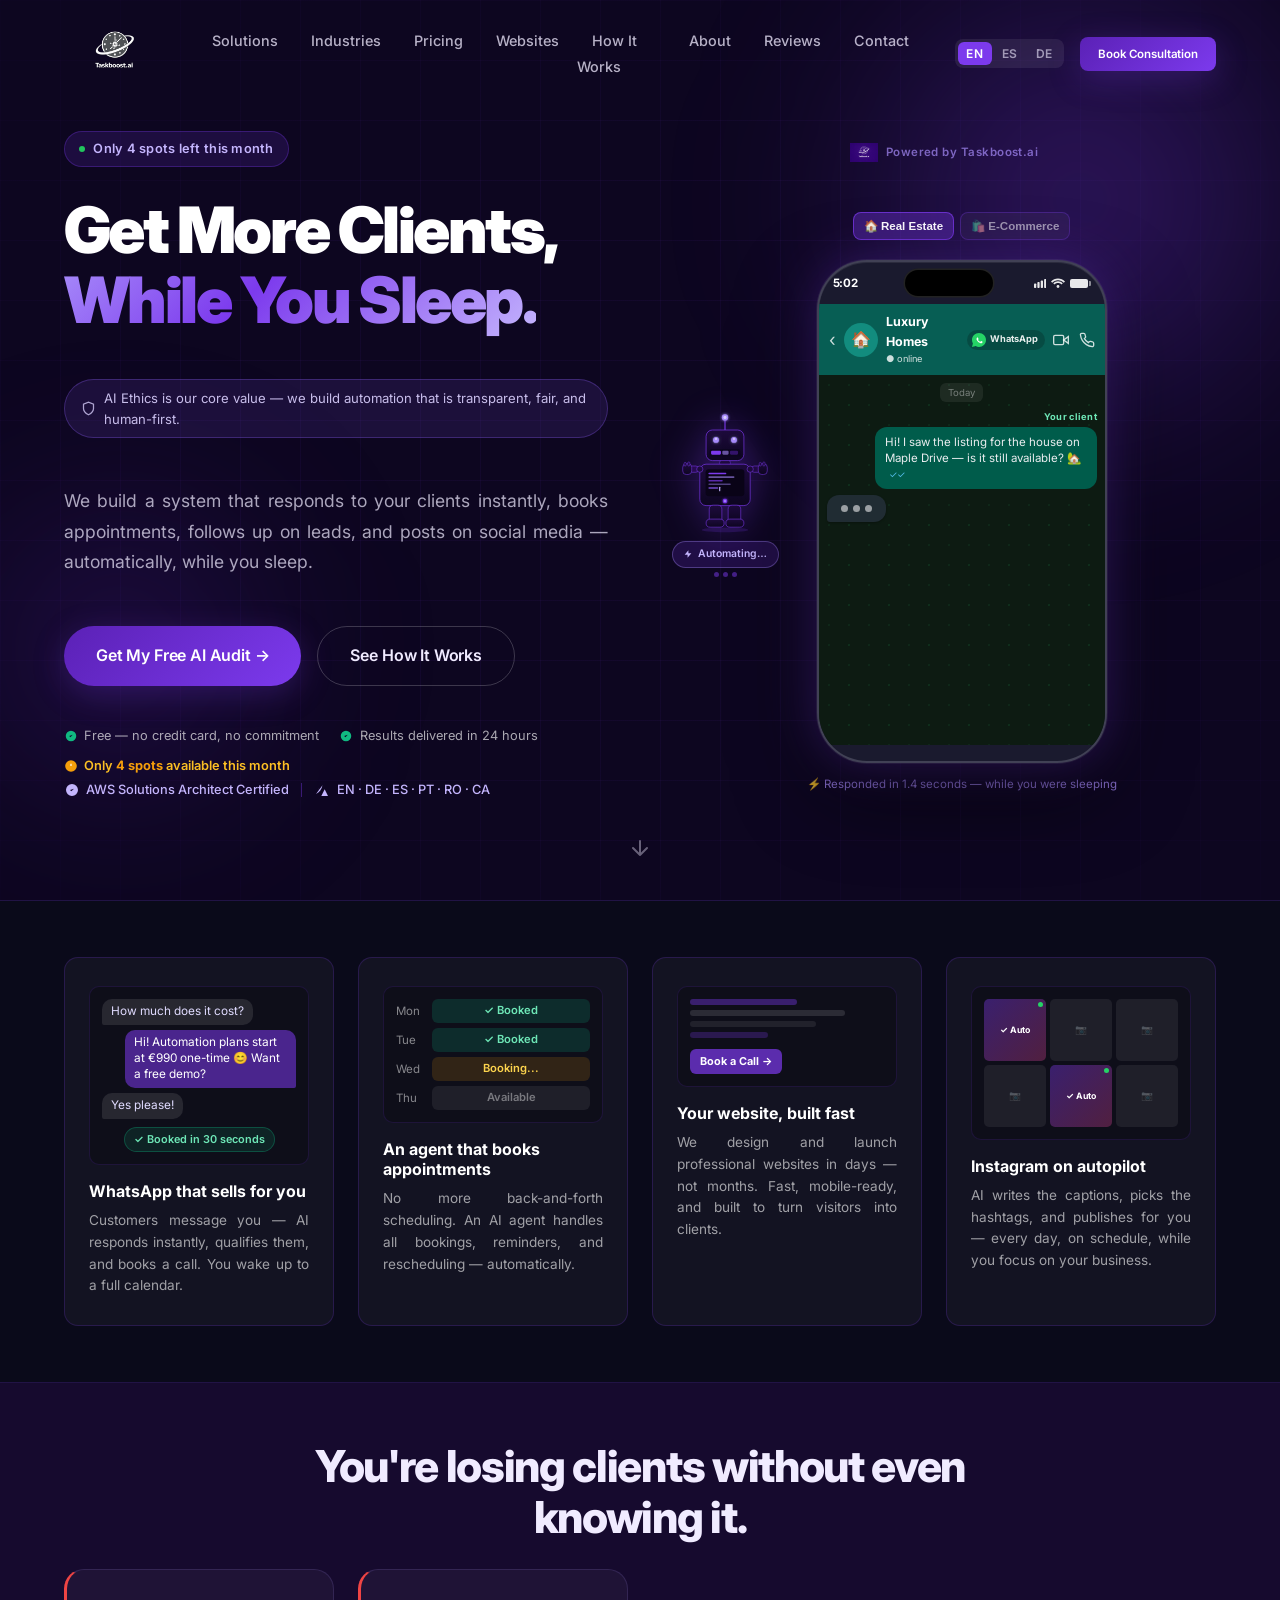
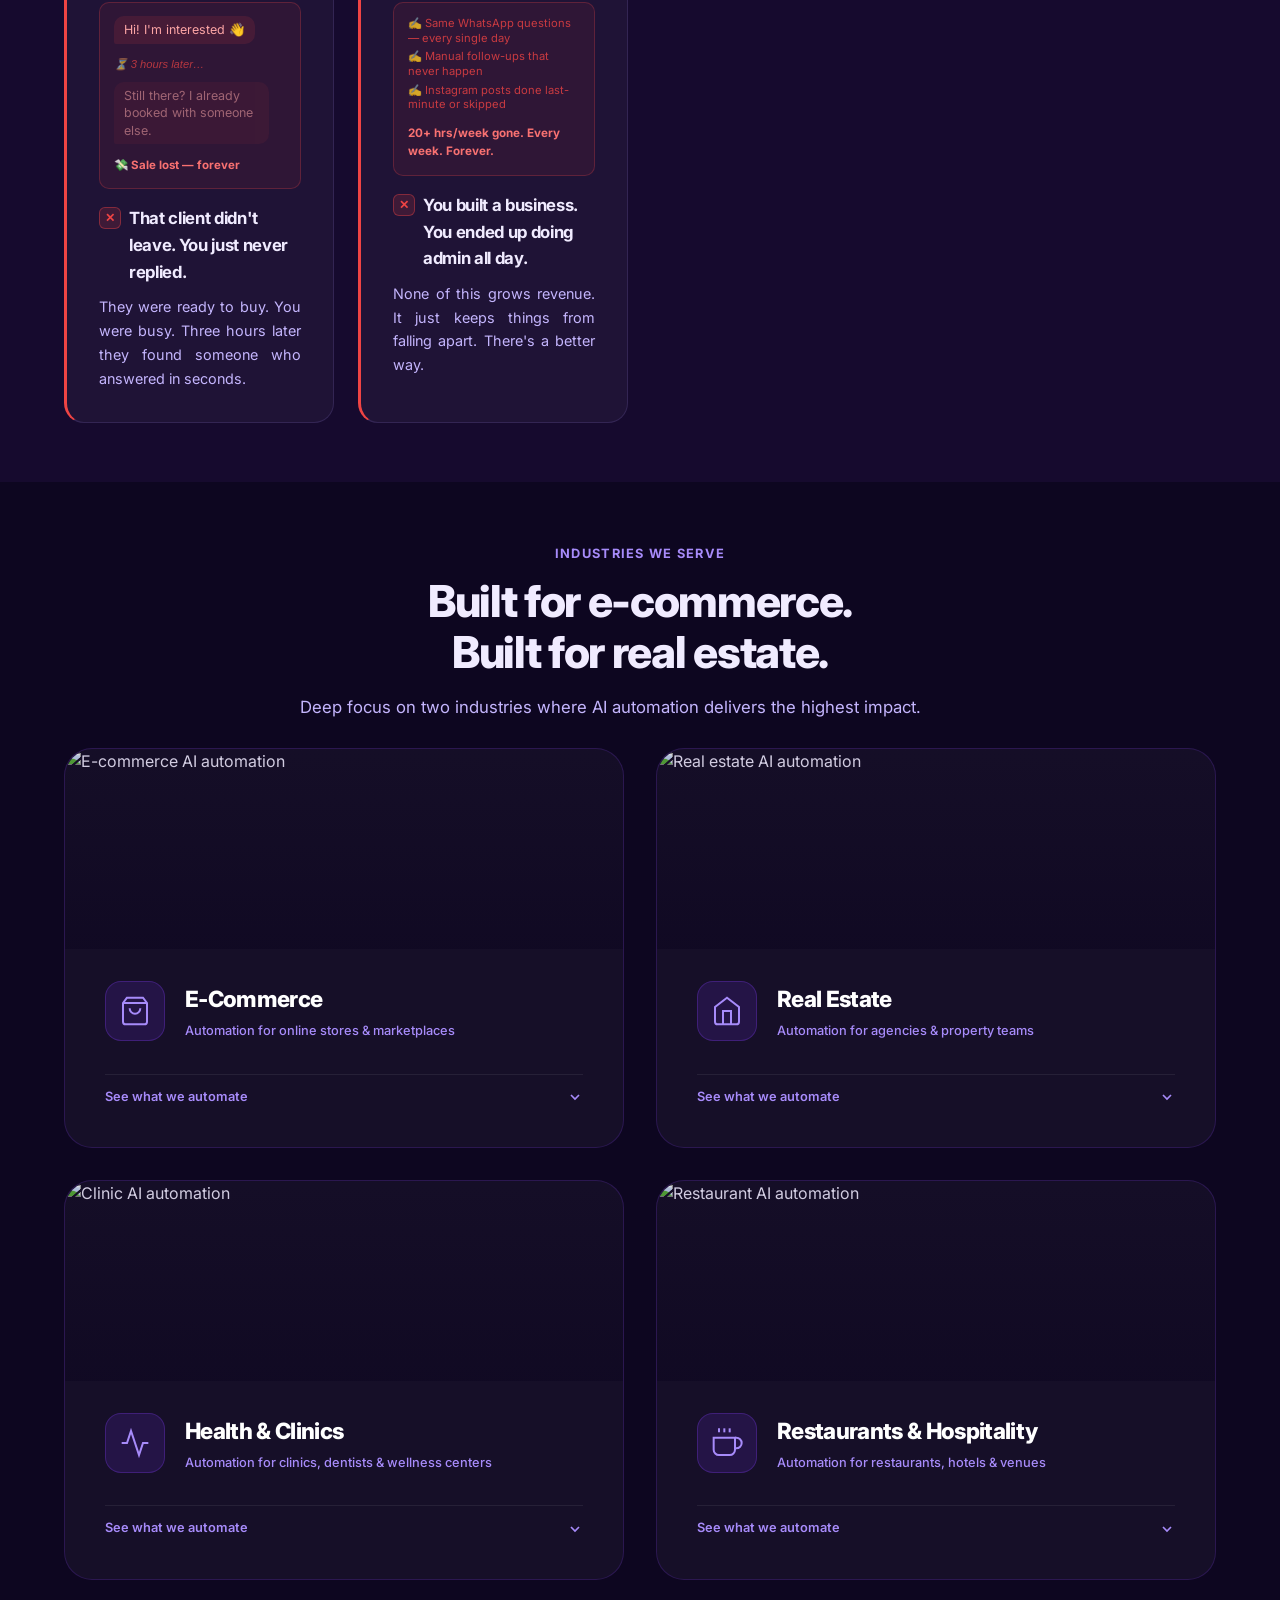
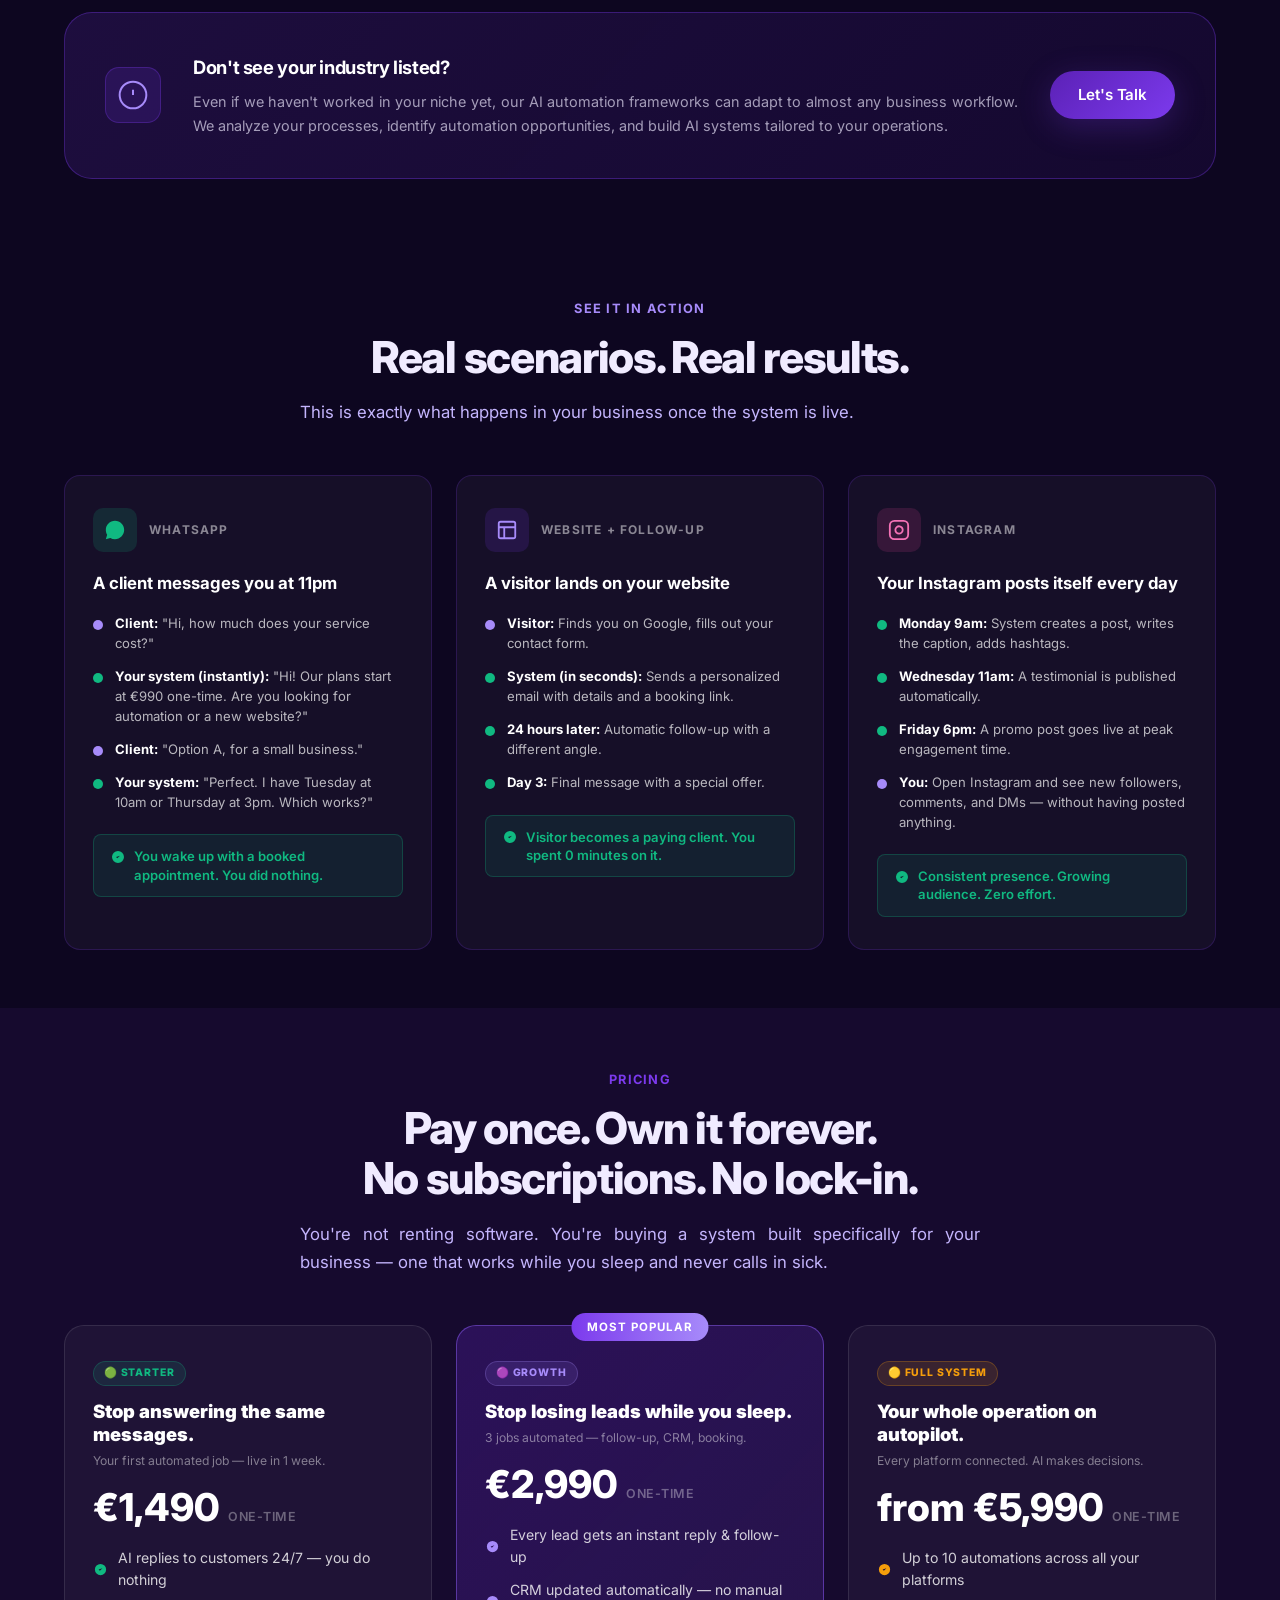
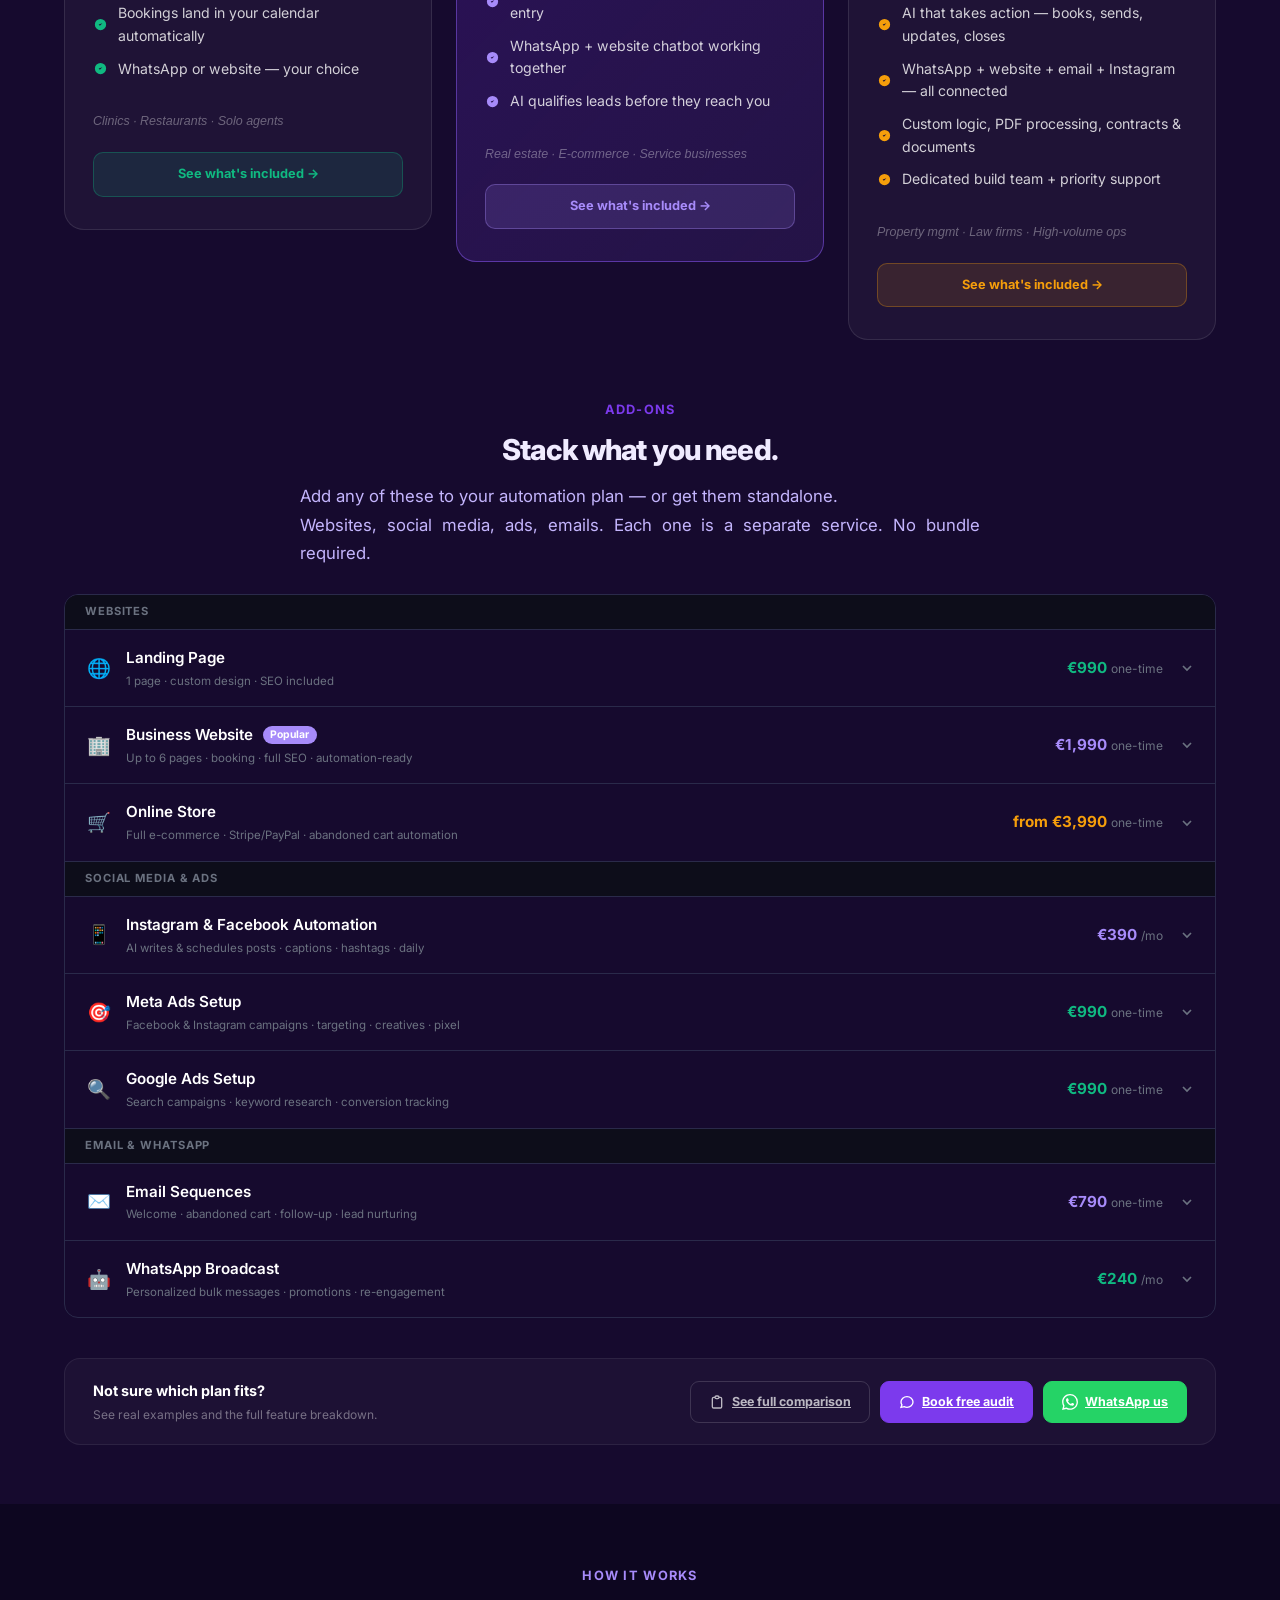
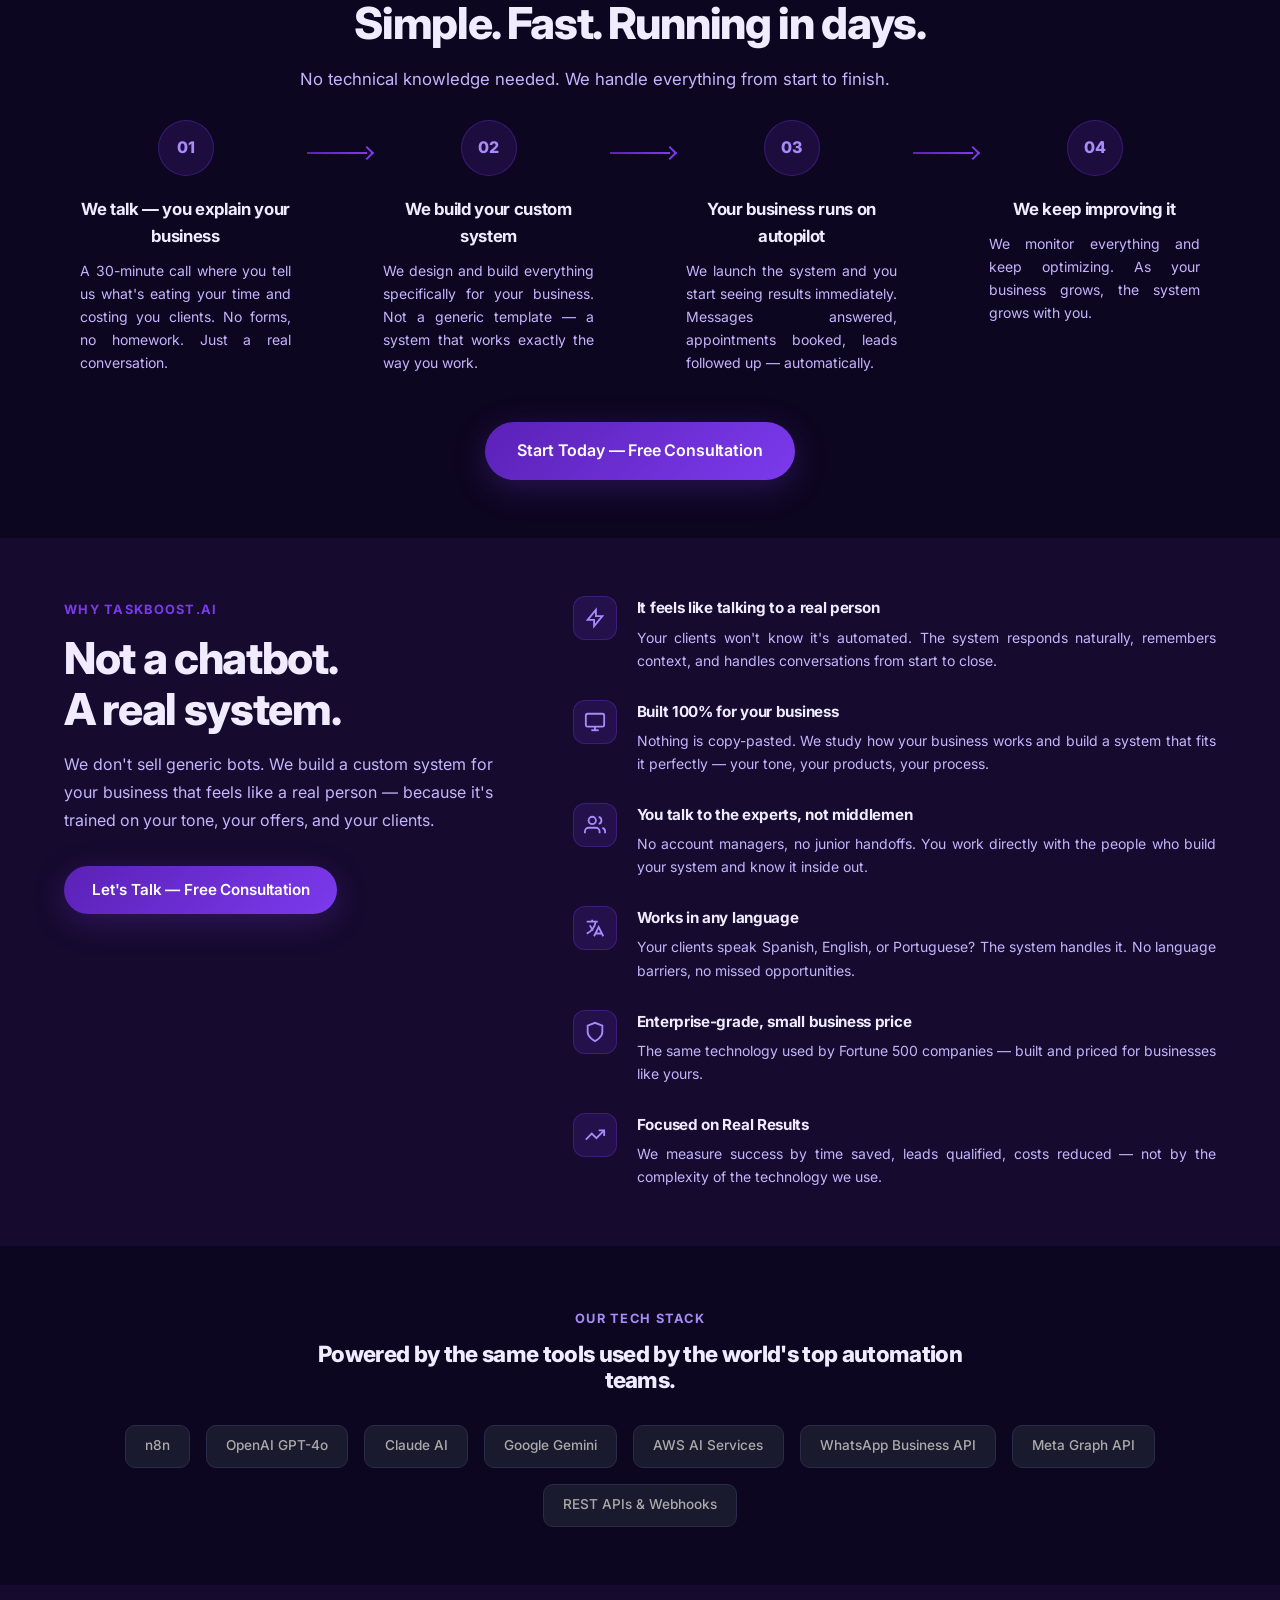
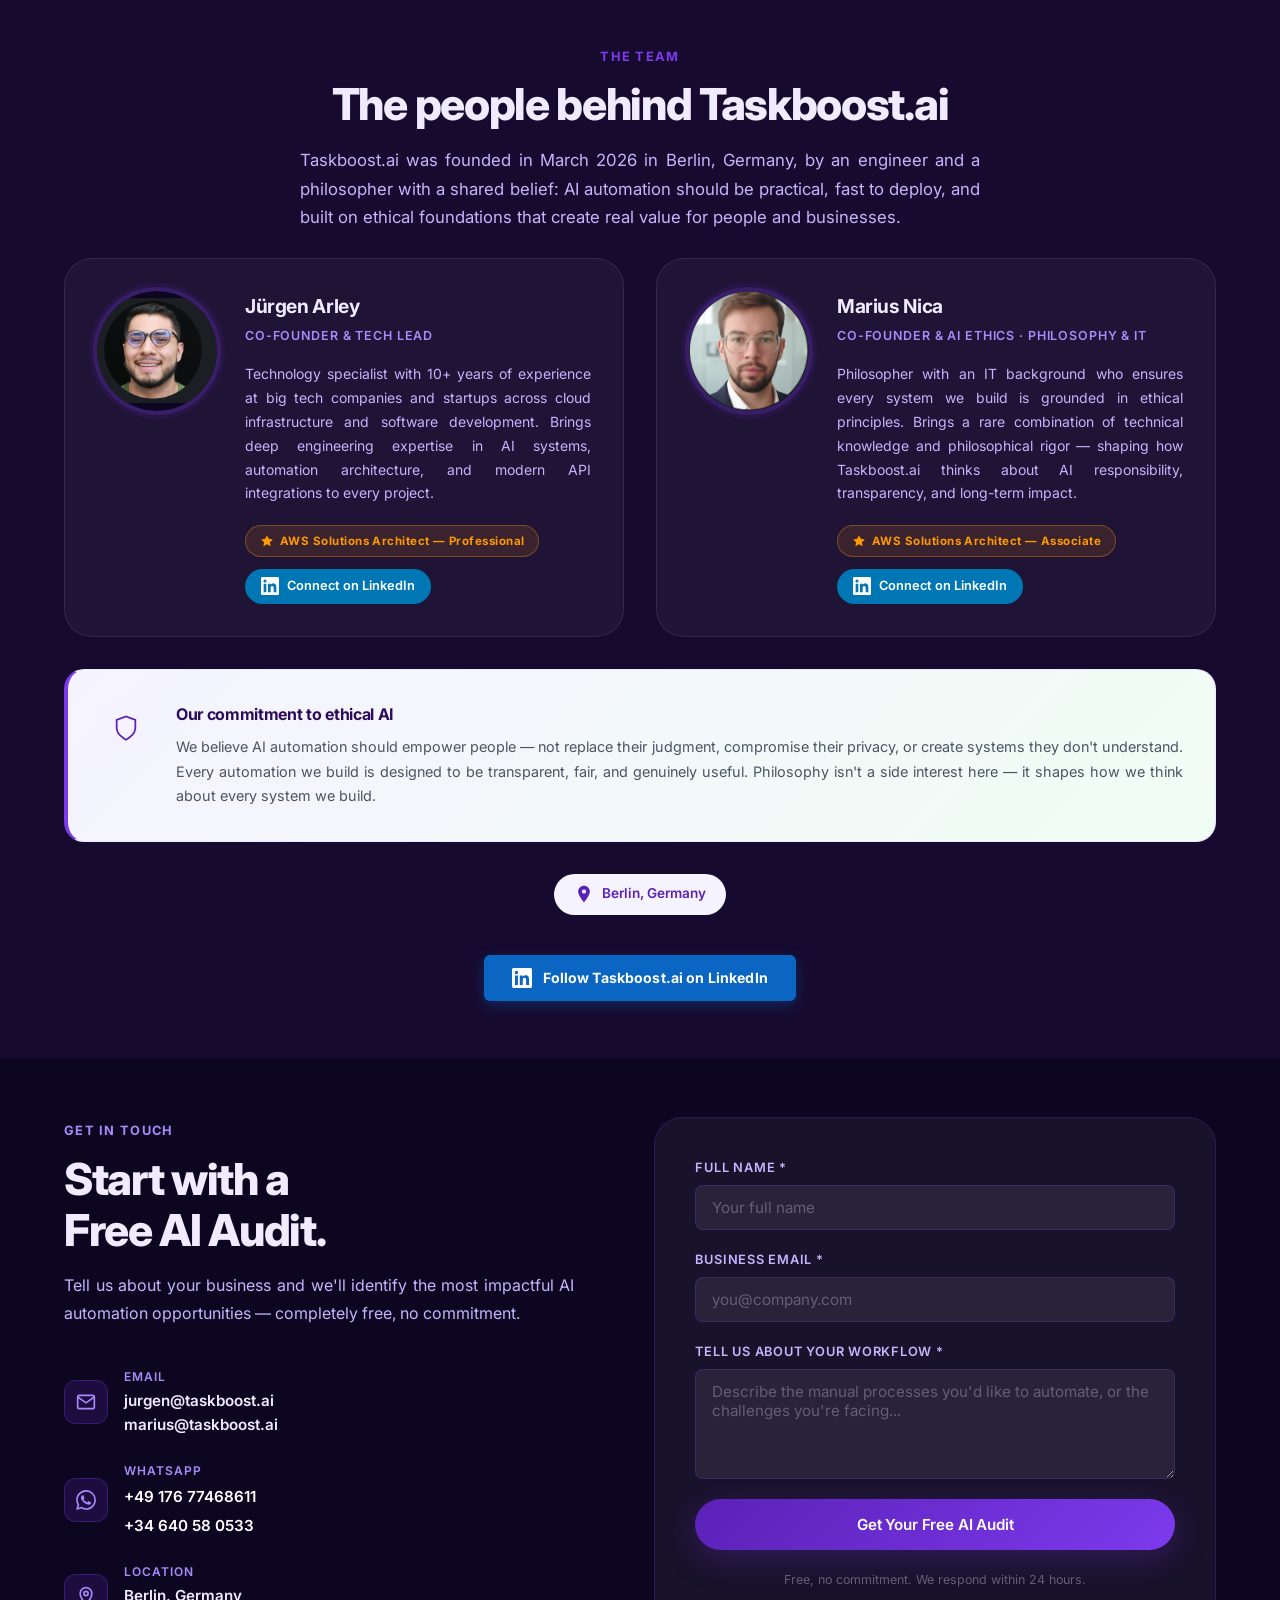
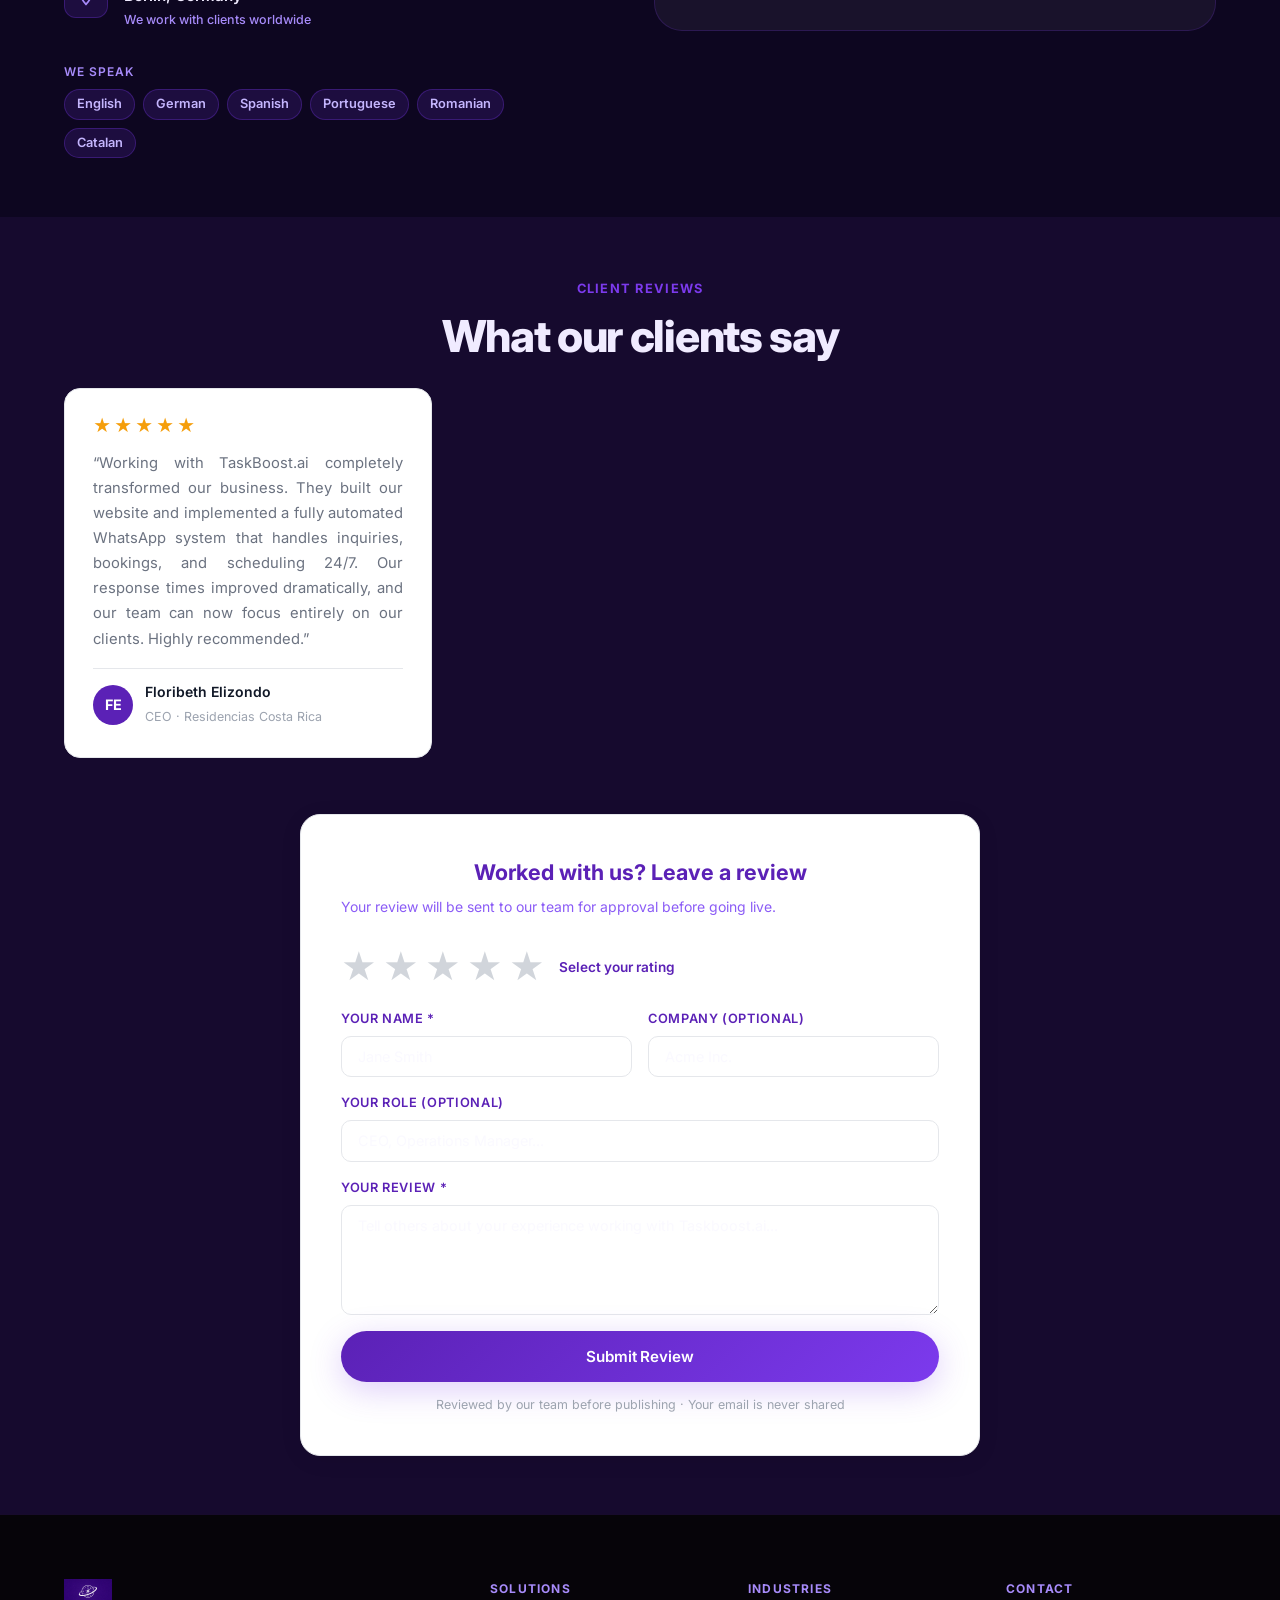
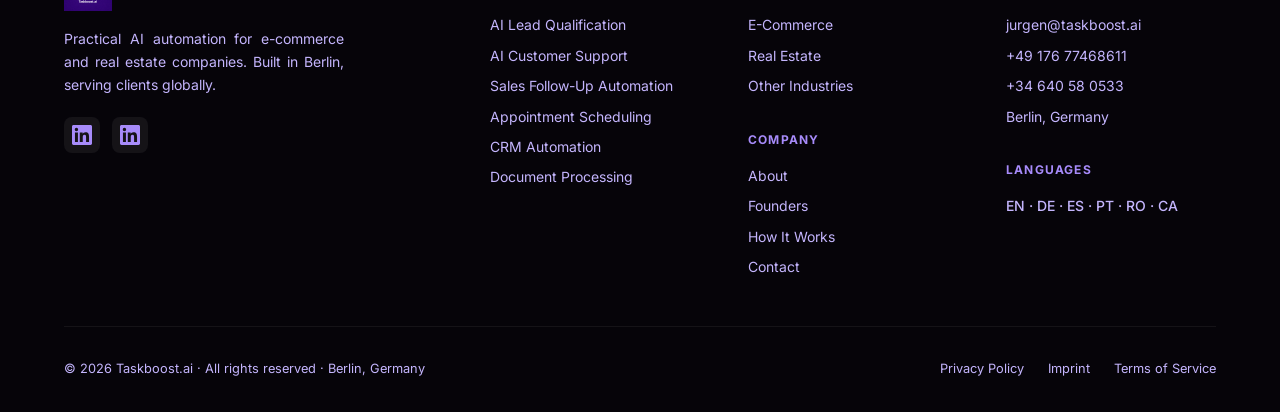
==== commit 6e6dc8ba: "Update pricing, remove support section, trim pain section - Raise all prices to market rate (Starter" ====
--- a/index.html
+++ b/index.html
@@ -84,6 +84,7 @@
         <li><a href="#solutions" class="nav-link" data-i18n="nav_solutions">Solutions</a></li>
         <li><a href="#industries" class="nav-link" data-i18n="nav_industries">Industries</a></li>
         <li><a href="#pricing" class="nav-link">Pricing</a></li>
+        <li><a href="#websites" class="nav-link">Websites</a></li>
         <li><a href="#how-it-works" class="nav-link" data-i18n="nav_how">How It Works</a></li>
         <li><a href="#about" class="nav-link" data-i18n="nav_about">About</a></li>
         <li><a href="#reviews" class="nav-link" data-i18n="nav_reviews">Reviews</a></li>
@@ -361,7 +362,7 @@
           <div class="qs-card">
             <div class="qs-mini-demo wa-demo">
               <div class="mini-msg mini-in">How much does it cost?</div>
-              <div class="mini-msg mini-out">Hi! Plans start at $299 😊 Want a free demo?</div>
+              <div class="mini-msg mini-out">Hi! Automation plans start at €990 one-time 😊 Want a free demo?</div>
               <div class="mini-msg mini-in">Yes please!</div>
               <div class="mini-badge">✓ Booked in 30 seconds</div>
             </div>
@@ -408,11 +409,7 @@
     <section class="section section-light" id="value">
       <div class="container">
         <div class="section-header reveal">
-          <p class="section-label" data-i18n="val_label">Sound familiar?</p>
-          <h2 class="section-title" data-i18n="val_title">You're losing clients without even knowing it.</h2>
-          <p class="section-subtitle" data-i18n="val_sub">
-            Every unanswered message, every slow follow-up, every manual task is a missed opportunity. Here's what's costing you money right now:
-          </p>
+          <h2 class="section-title" data-i18n="val_title">You're losing clients<br />without even knowing it.</h2>
         </div>
 
         <div class="value-grid problem-grid">
@@ -422,63 +419,25 @@
             <div class="prob-visual">
               <div class="pv-bubble pv-in">Hi! I'm interested 👋</div>
               <div class="pv-time">⏳ 3 hours later…</div>
-              <div class="pv-bubble pv-in pv-faded">Still there? I already found someone else.</div>
-              <div class="pv-lost">💸 Sale lost</div>
-            </div>
-            <h3><span class="problem-x">✕</span><span data-i18n="val1_h">You miss messages and lose clients</span></h3>
-            <p data-i18n="val1_p">A potential client sends a message. You're busy. You reply 3 hours later. They already went with your competitor.</p>
-          </div>
-
-          <!-- Card 2: Leads go cold -->
-          <div class="value-card problem-card reveal">
-            <div class="prob-visual">
-              <div class="pv-pipeline">
-                <div class="pv-stage pv-hot">🔥 New Lead</div>
-                <div class="pv-arrow">→</div>
-                <div class="pv-stage pv-warm">😐 No reply</div>
-                <div class="pv-arrow">→</div>
-                <div class="pv-stage pv-cold">❄️ Cold</div>
-              </div>
-              <div class="pv-note">No follow-up = lost revenue</div>
-            </div>
-            <h3><span class="problem-x">✕</span><span data-i18n="val2_h">Leads go cold because no one follows up</span></h3>
-            <p data-i18n="val2_p">Someone showed interest last week. Nobody followed up. That's a sale that walked out the door for free.</p>
-          </div>
-
-          <!-- Card 3: Wasted hours -->
+              <div class="pv-bubble pv-in pv-faded">Still there? I already booked with someone else.</div>
+              <div class="pv-lost">💸 Sale lost — forever</div>
+            </div>
+            <h3><span class="problem-x">✕</span> That client didn't leave. You just never replied.</h3>
+            <p>They were ready to buy. You were busy. Three hours later they found someone who answered in seconds.</p>
+          </div>
+
+          <!-- Card 2: Wasted hours -->
           <div class="value-card problem-card reveal">
             <div class="prob-visual">
               <div class="pv-tasks">
-                <div class="pv-task">✍️ Copy-paste leads to spreadsheet</div>
-                <div class="pv-task">✍️ Send follow-up emails manually</div>
-                <div class="pv-task">✍️ Schedule appointments by DM</div>
-                <div class="pv-task">✍️ Post on Instagram every day</div>
-              </div>
-              <div class="pv-hours">20+ hrs/week on manual work</div>
-            </div>
-            <h3><span class="problem-x">✕</span><span data-i18n="val3_h">You waste hours on tasks that should be automatic</span></h3>
-            <p data-i18n="val3_p">Scheduling, copy-pasting, posting, responding — you do it all by hand. That's 20+ hours a week you could spend growing your business.</p>
-          </div>
-
-          <!-- Card 4: Competitor wins -->
-          <div class="value-card problem-card reveal">
-            <div class="prob-visual">
-              <div class="pv-race">
-                <div class="pv-race-row pv-winner">
-                  <span class="pv-label">Competitor</span>
-                  <span class="pv-bar pv-bar-fast"></span>
-                  <span class="pv-time-tag">⚡ 3 sec</span>
-                </div>
-                <div class="pv-race-row pv-loser">
-                  <span class="pv-label">You</span>
-                  <span class="pv-bar pv-bar-slow"></span>
-                  <span class="pv-time-tag">⏰ 3 hrs</span>
-                </div>
-              </div>
-              <div class="pv-note pv-red">Whoever replies first wins the client.</div>
-            </div>
-            <h3><span class="problem-x">✕</span><span data-i18n="val4_h">Your competitor responds in seconds. You don't.</span></h3>
-            <p data-i18n="val4_p">Speed wins clients. If your business doesn't reply instantly, someone else does — and they get the sale.</p>
+                <div class="pv-task">✍️ Same WhatsApp questions — every single day</div>
+                <div class="pv-task">✍️ Manual follow-ups that never happen</div>
+                <div class="pv-task">✍️ Instagram posts done last-minute or skipped</div>
+              </div>
+              <div class="pv-hours">20+ hrs/week gone. Every week. Forever.</div>
+            </div>
+            <h3><span class="problem-x">✕</span> You built a business. You ended up doing admin all day.</h3>
+            <p>None of this grows revenue. It just keeps things from falling apart. There's a better way.</p>
           </div>
 
         </div>
@@ -498,162 +457,144 @@
           </p>
         </div>
 
+        <style>
+          .industry-card { cursor: pointer; }
+          .industry-card .industry-body { max-height: 0; overflow: hidden; transition: max-height .4s ease, opacity .3s ease; opacity: 0; }
+          .industry-card.open .industry-body { max-height: 600px; opacity: 1; }
+          .industry-card .ind-toggle { display:flex; align-items:center; justify-content:space-between; padding:.75rem 0 0; border-top:1px solid rgba(255,255,255,.07); margin-top:.75rem; font-size:.8rem; color:#a78bfa; font-weight:600; }
+          .industry-card .ind-toggle svg { transition: transform .35s ease; }
+          .industry-card.open .ind-toggle svg { transform: rotate(180deg); }
+        </style>
+
         <div class="industry-grid">
+
           <!-- E-commerce -->
-          <div class="industry-card reveal">
+          <div class="industry-card reveal" onclick="toggleIndustry(this)">
             <div class="industry-img">
-              <img
-                src="https://images.unsplash.com/photo-1556742049-0cfed4f6a45d?w=700&h=280&fit=crop&q=80&auto=format"
-                alt="E-commerce business owner managing online store with AI automation"
-                loading="lazy"
-              />
+              <img src="https://images.unsplash.com/photo-1556742049-0cfed4f6a45d?w=700&h=280&fit=crop&q=80&auto=format" alt="E-commerce AI automation" loading="lazy"/>
               <div class="industry-img-overlay"></div>
             </div>
             <div class="industry-header">
-              <div class="industry-icon">
-                <svg width="32" height="32" viewBox="0 0 24 24" fill="none" stroke="currentColor" stroke-width="1.5"><path d="M6 2L3 6v14a2 2 0 002 2h14a2 2 0 002-2V6l-3-4z"/><line x1="3" y1="6" x2="21" y2="6"/><path d="M16 10a4 4 0 01-8 0"/></svg>
-              </div>
+              <div class="industry-icon"><svg width="32" height="32" viewBox="0 0 24 24" fill="none" stroke="currentColor" stroke-width="1.5"><path d="M6 2L3 6v14a2 2 0 002 2h14a2 2 0 002-2V6l-3-4z"/><line x1="3" y1="6" x2="21" y2="6"/><path d="M16 10a4 4 0 01-8 0"/></svg></div>
               <div>
                 <h3 class="industry-title">E-Commerce</h3>
-                <p class="industry-tag" data-i18n="ind1_tag">Automation for online stores & marketplaces</p>
-              </div>
-            </div>
-            <ul class="industry-list">
-              <li>
-                <svg width="16" height="16" viewBox="0 0 24 24" fill="currentColor"><path d="M9 12l2 2 4-4m6 2a9 9 0 11-18 0 9 9 0 0118 0z"/></svg>
-                <span data-i18n="ind1_li1">AI customer support assistant</span>
-              </li>
-              <li>
-                <svg width="16" height="16" viewBox="0 0 24 24" fill="currentColor"><path d="M9 12l2 2 4-4m6 2a9 9 0 11-18 0 9 9 0 0118 0z"/></svg>
-                <span data-i18n="ind1_li2">Product recommendation assistant</span>
-              </li>
-              <li>
-                <svg width="16" height="16" viewBox="0 0 24 24" fill="currentColor"><path d="M9 12l2 2 4-4m6 2a9 9 0 11-18 0 9 9 0 0118 0z"/></svg>
-                <span data-i18n="ind1_li3">Order automation workflows</span>
-              </li>
-              <li>
-                <svg width="16" height="16" viewBox="0 0 24 24" fill="currentColor"><path d="M9 12l2 2 4-4m6 2a9 9 0 11-18 0 9 9 0 0118 0z"/></svg>
-                <span data-i18n="ind1_li4">CRM & marketing automation</span>
-              </li>
-              <li>
-                <svg width="16" height="16" viewBox="0 0 24 24" fill="currentColor"><path d="M9 12l2 2 4-4m6 2a9 9 0 11-18 0 9 9 0 0118 0z"/></svg>
-                <span data-i18n="ind1_li5">AI product question assistant</span>
-              </li>
-              <li>
-                <svg width="16" height="16" viewBox="0 0 24 24" fill="currentColor"><path d="M9 12l2 2 4-4m6 2a9 9 0 11-18 0 9 9 0 0118 0z"/></svg>
-                <span data-i18n="ind1_li6">Returns & refund workflow automation</span>
-              </li>
-            </ul>
-            <a href="#contact" class="btn btn-outline industry-btn" data-i18n="ind1_btn">Explore E-commerce Solutions</a>
+                <p class="industry-tag">Automation for online stores &amp; marketplaces</p>
+              </div>
+            </div>
+            <div class="ind-toggle">
+              <span>See what we automate</span>
+              <svg width="16" height="16" viewBox="0 0 24 24" fill="none" stroke="currentColor" stroke-width="2.5"><path d="M6 9l6 6 6-6"/></svg>
+            </div>
+            <div class="industry-body">
+              <ul class="industry-list" style="margin-top:.75rem;">
+                <li><svg width="16" height="16" viewBox="0 0 24 24" fill="currentColor"><path d="M9 12l2 2 4-4m6 2a9 9 0 11-18 0 9 9 0 0118 0z"/></svg><span>AI customer support assistant</span></li>
+                <li><svg width="16" height="16" viewBox="0 0 24 24" fill="currentColor"><path d="M9 12l2 2 4-4m6 2a9 9 0 11-18 0 9 9 0 0118 0z"/></svg><span>Product recommendation assistant</span></li>
+                <li><svg width="16" height="16" viewBox="0 0 24 24" fill="currentColor"><path d="M9 12l2 2 4-4m6 2a9 9 0 11-18 0 9 9 0 0118 0z"/></svg><span>Order automation workflows</span></li>
+                <li><svg width="16" height="16" viewBox="0 0 24 24" fill="currentColor"><path d="M9 12l2 2 4-4m6 2a9 9 0 11-18 0 9 9 0 0118 0z"/></svg><span>CRM &amp; marketing automation</span></li>
+                <li><svg width="16" height="16" viewBox="0 0 24 24" fill="currentColor"><path d="M9 12l2 2 4-4m6 2a9 9 0 11-18 0 9 9 0 0118 0z"/></svg><span>AI product question assistant</span></li>
+                <li><svg width="16" height="16" viewBox="0 0 24 24" fill="currentColor"><path d="M9 12l2 2 4-4m6 2a9 9 0 11-18 0 9 9 0 0118 0z"/></svg><span>Returns &amp; refund workflow automation</span></li>
+              </ul>
+              <a href="#contact" class="btn btn-outline industry-btn" onclick="event.stopPropagation()">Explore E-commerce Solutions</a>
+            </div>
           </div>
 
           <!-- Real Estate -->
-          <div class="industry-card reveal">
+          <div class="industry-card reveal" onclick="toggleIndustry(this)">
             <div class="industry-img">
-              <img
-                src="https://images.unsplash.com/photo-1570129477492-45c003edd2be?w=700&h=280&fit=crop&q=80&auto=format"
-                alt="Modern property managed with AI automation for real estate agencies"
-                loading="lazy"
-              />
+              <img src="https://images.unsplash.com/photo-1570129477492-45c003edd2be?w=700&h=280&fit=crop&q=80&auto=format" alt="Real estate AI automation" loading="lazy"/>
               <div class="industry-img-overlay"></div>
             </div>
             <div class="industry-header">
-              <div class="industry-icon">
-                <svg width="32" height="32" viewBox="0 0 24 24" fill="none" stroke="currentColor" stroke-width="1.5"><path d="M3 9l9-7 9 7v11a2 2 0 01-2 2H5a2 2 0 01-2-2z"/><polyline points="9 22 9 12 15 12 15 22"/></svg>
-              </div>
+              <div class="industry-icon"><svg width="32" height="32" viewBox="0 0 24 24" fill="none" stroke="currentColor" stroke-width="1.5"><path d="M3 9l9-7 9 7v11a2 2 0 01-2 2H5a2 2 0 01-2-2z"/><polyline points="9 22 9 12 15 12 15 22"/></svg></div>
               <div>
                 <h3 class="industry-title">Real Estate</h3>
-                <p class="industry-tag" data-i18n="ind2_tag">Automation for agencies & property teams</p>
-              </div>
-            </div>
-            <ul class="industry-list">
-              <li>
-                <svg width="16" height="16" viewBox="0 0 24 24" fill="currentColor"><path d="M9 12l2 2 4-4m6 2a9 9 0 11-18 0 9 9 0 0118 0z"/></svg>
-                <span data-i18n="ind2_li1">AI lead qualification system</span>
-              </li>
-              <li>
-                <svg width="16" height="16" viewBox="0 0 24 24" fill="currentColor"><path d="M9 12l2 2 4-4m6 2a9 9 0 11-18 0 9 9 0 0118 0z"/></svg>
-                <span data-i18n="ind2_li2">Property inquiry assistant</span>
-              </li>
-              <li>
-                <svg width="16" height="16" viewBox="0 0 24 24" fill="currentColor"><path d="M9 12l2 2 4-4m6 2a9 9 0 11-18 0 9 9 0 0118 0z"/></svg>
-                <span data-i18n="ind2_li3">Appointment scheduling automation</span>
-              </li>
-              <li>
-                <svg width="16" height="16" viewBox="0 0 24 24" fill="currentColor"><path d="M9 12l2 2 4-4m6 2a9 9 0 11-18 0 9 9 0 0118 0z"/></svg>
-                <span data-i18n="ind2_li4">CRM integration & automation</span>
-              </li>
-              <li>
-                <svg width="16" height="16" viewBox="0 0 24 24" fill="currentColor"><path d="M9 12l2 2 4-4m6 2a9 9 0 11-18 0 9 9 0 0118 0z"/></svg>
-                <span data-i18n="ind2_li5">Multilingual communication automation</span>
-              </li>
-              <li>
-                <svg width="16" height="16" viewBox="0 0 24 24" fill="currentColor"><path d="M9 12l2 2 4-4m6 2a9 9 0 11-18 0 9 9 0 0118 0z"/></svg>
-                <span data-i18n="ind2_li6">Document processing for contracts</span>
-              </li>
-            </ul>
-            <a href="#contact" class="btn btn-outline industry-btn" data-i18n="ind2_btn">Explore Real Estate Solutions</a>
+                <p class="industry-tag">Automation for agencies &amp; property teams</p>
+              </div>
+            </div>
+            <div class="ind-toggle">
+              <span>See what we automate</span>
+              <svg width="16" height="16" viewBox="0 0 24 24" fill="none" stroke="currentColor" stroke-width="2.5"><path d="M6 9l6 6 6-6"/></svg>
+            </div>
+            <div class="industry-body">
+              <ul class="industry-list" style="margin-top:.75rem;">
+                <li><svg width="16" height="16" viewBox="0 0 24 24" fill="currentColor"><path d="M9 12l2 2 4-4m6 2a9 9 0 11-18 0 9 9 0 0118 0z"/></svg><span>AI lead qualification system</span></li>
+                <li><svg width="16" height="16" viewBox="0 0 24 24" fill="currentColor"><path d="M9 12l2 2 4-4m6 2a9 9 0 11-18 0 9 9 0 0118 0z"/></svg><span>Property inquiry assistant</span></li>
+                <li><svg width="16" height="16" viewBox="0 0 24 24" fill="currentColor"><path d="M9 12l2 2 4-4m6 2a9 9 0 11-18 0 9 9 0 0118 0z"/></svg><span>Appointment scheduling automation</span></li>
+                <li><svg width="16" height="16" viewBox="0 0 24 24" fill="currentColor"><path d="M9 12l2 2 4-4m6 2a9 9 0 11-18 0 9 9 0 0118 0z"/></svg><span>CRM integration &amp; automation</span></li>
+                <li><svg width="16" height="16" viewBox="0 0 24 24" fill="currentColor"><path d="M9 12l2 2 4-4m6 2a9 9 0 11-18 0 9 9 0 0118 0z"/></svg><span>Multilingual communication automation</span></li>
+                <li><svg width="16" height="16" viewBox="0 0 24 24" fill="currentColor"><path d="M9 12l2 2 4-4m6 2a9 9 0 11-18 0 9 9 0 0118 0z"/></svg><span>Document processing for contracts</span></li>
+              </ul>
+              <a href="#contact" class="btn btn-outline industry-btn" onclick="event.stopPropagation()">Explore Real Estate Solutions</a>
+            </div>
           </div>
 
           <!-- Health & Clinics -->
-          <div class="industry-card reveal">
+          <div class="industry-card reveal" onclick="toggleIndustry(this)">
             <div class="industry-img">
-              <img
-                src="https://images.unsplash.com/photo-1631217868264-e5b90bb7e133?w=700&h=280&fit=crop&q=80&auto=format"
-                alt="Medical clinic using AI automation for appointment booking and patient follow-up"
-                loading="lazy"
-              />
+              <img src="https://images.unsplash.com/photo-1631217868264-e5b90bb7e133?w=700&h=280&fit=crop&q=80&auto=format" alt="Clinic AI automation" loading="lazy"/>
               <div class="industry-img-overlay"></div>
             </div>
             <div class="industry-header">
-              <div class="industry-icon">
-                <svg width="32" height="32" viewBox="0 0 24 24" fill="none" stroke="currentColor" stroke-width="1.5"><path d="M22 12h-4l-3 9L9 3l-3 9H2"/></svg>
-              </div>
+              <div class="industry-icon"><svg width="32" height="32" viewBox="0 0 24 24" fill="none" stroke="currentColor" stroke-width="1.5"><path d="M22 12h-4l-3 9L9 3l-3 9H2"/></svg></div>
               <div>
-                <h3 class="industry-title">Health & Clinics</h3>
-                <p class="industry-tag">Automation for clinics, dentists & wellness centers</p>
-              </div>
-            </div>
-            <ul class="industry-list">
-              <li><svg width="16" height="16" viewBox="0 0 24 24" fill="currentColor"><path d="M9 12l2 2 4-4m6 2a9 9 0 11-18 0 9 9 0 0118 0z"/></svg><span>AI appointment booking via WhatsApp</span></li>
-              <li><svg width="16" height="16" viewBox="0 0 24 24" fill="currentColor"><path d="M9 12l2 2 4-4m6 2a9 9 0 11-18 0 9 9 0 0118 0z"/></svg><span>Automated reminders & rescheduling</span></li>
-              <li><svg width="16" height="16" viewBox="0 0 24 24" fill="currentColor"><path d="M9 12l2 2 4-4m6 2a9 9 0 11-18 0 9 9 0 0118 0z"/></svg><span>Patient intake form automation</span></li>
-              <li><svg width="16" height="16" viewBox="0 0 24 24" fill="currentColor"><path d="M9 12l2 2 4-4m6 2a9 9 0 11-18 0 9 9 0 0118 0z"/></svg><span>Post-visit follow-up sequences</span></li>
-              <li><svg width="16" height="16" viewBox="0 0 24 24" fill="currentColor"><path d="M9 12l2 2 4-4m6 2a9 9 0 11-18 0 9 9 0 0118 0z"/></svg><span>Review collection automation</span></li>
-            </ul>
-            <a href="#contact" class="btn btn-outline industry-btn">Explore Clinic Solutions</a>
+                <h3 class="industry-title">Health &amp; Clinics</h3>
+                <p class="industry-tag">Automation for clinics, dentists &amp; wellness centers</p>
+              </div>
+            </div>
+            <div class="ind-toggle">
+              <span>See what we automate</span>
+              <svg width="16" height="16" viewBox="0 0 24 24" fill="none" stroke="currentColor" stroke-width="2.5"><path d="M6 9l6 6 6-6"/></svg>
+            </div>
+            <div class="industry-body">
+              <ul class="industry-list" style="margin-top:.75rem;">
+                <li><svg width="16" height="16" viewBox="0 0 24 24" fill="currentColor"><path d="M9 12l2 2 4-4m6 2a9 9 0 11-18 0 9 9 0 0118 0z"/></svg><span>AI appointment booking via WhatsApp</span></li>
+                <li><svg width="16" height="16" viewBox="0 0 24 24" fill="currentColor"><path d="M9 12l2 2 4-4m6 2a9 9 0 11-18 0 9 9 0 0118 0z"/></svg><span>Automated reminders &amp; rescheduling</span></li>
+                <li><svg width="16" height="16" viewBox="0 0 24 24" fill="currentColor"><path d="M9 12l2 2 4-4m6 2a9 9 0 11-18 0 9 9 0 0118 0z"/></svg><span>Patient intake form automation</span></li>
+                <li><svg width="16" height="16" viewBox="0 0 24 24" fill="currentColor"><path d="M9 12l2 2 4-4m6 2a9 9 0 11-18 0 9 9 0 0118 0z"/></svg><span>Post-visit follow-up sequences</span></li>
+                <li><svg width="16" height="16" viewBox="0 0 24 24" fill="currentColor"><path d="M9 12l2 2 4-4m6 2a9 9 0 11-18 0 9 9 0 0118 0z"/></svg><span>Review collection automation</span></li>
+              </ul>
+              <a href="#contact" class="btn btn-outline industry-btn" onclick="event.stopPropagation()">Explore Clinic Solutions</a>
+            </div>
           </div>
 
           <!-- Restaurants & Hospitality -->
-          <div class="industry-card reveal">
+          <div class="industry-card reveal" onclick="toggleIndustry(this)">
             <div class="industry-img">
-              <img
-                src="https://images.unsplash.com/photo-1414235077428-338989a2e8c0?w=700&h=280&fit=crop&q=80&auto=format"
-                alt="Restaurant using AI automation for reservations and customer service"
-                loading="lazy"
-              />
+              <img src="https://images.unsplash.com/photo-1414235077428-338989a2e8c0?w=700&h=280&fit=crop&q=80&auto=format" alt="Restaurant AI automation" loading="lazy"/>
               <div class="industry-img-overlay"></div>
             </div>
             <div class="industry-header">
-              <div class="industry-icon">
-                <svg width="32" height="32" viewBox="0 0 24 24" fill="none" stroke="currentColor" stroke-width="1.5"><path d="M18 8h1a4 4 0 010 8h-1"/><path d="M2 8h16v9a4 4 0 01-4 4H6a4 4 0 01-4-4V8z"/><line x1="6" y1="1" x2="6" y2="4"/><line x1="10" y1="1" x2="10" y2="4"/><line x1="14" y1="1" x2="14" y2="4"/></svg>
-              </div>
+              <div class="industry-icon"><svg width="32" height="32" viewBox="0 0 24 24" fill="none" stroke="currentColor" stroke-width="1.5"><path d="M18 8h1a4 4 0 010 8h-1"/><path d="M2 8h16v9a4 4 0 01-4 4H6a4 4 0 01-4-4V8z"/><line x1="6" y1="1" x2="6" y2="4"/><line x1="10" y1="1" x2="10" y2="4"/><line x1="14" y1="1" x2="14" y2="4"/></svg></div>
               <div>
-                <h3 class="industry-title">Restaurants & Hospitality</h3>
-                <p class="industry-tag">Automation for restaurants, hotels & venues</p>
-              </div>
-            </div>
-            <ul class="industry-list">
-              <li><svg width="16" height="16" viewBox="0 0 24 24" fill="currentColor"><path d="M9 12l2 2 4-4m6 2a9 9 0 11-18 0 9 9 0 0118 0z"/></svg><span>AI reservation assistant on WhatsApp</span></li>
-              <li><svg width="16" height="16" viewBox="0 0 24 24" fill="currentColor"><path d="M9 12l2 2 4-4m6 2a9 9 0 11-18 0 9 9 0 0118 0z"/></svg><span>Automated booking confirmations</span></li>
-              <li><svg width="16" height="16" viewBox="0 0 24 24" fill="currentColor"><path d="M9 12l2 2 4-4m6 2a9 9 0 11-18 0 9 9 0 0118 0z"/></svg><span>Menu & availability Q&A bot</span></li>
-              <li><svg width="16" height="16" viewBox="0 0 24 24" fill="currentColor"><path d="M9 12l2 2 4-4m6 2a9 9 0 11-18 0 9 9 0 0118 0z"/></svg><span>Google & social review automation</span></li>
-              <li><svg width="16" height="16" viewBox="0 0 24 24" fill="currentColor"><path d="M9 12l2 2 4-4m6 2a9 9 0 11-18 0 9 9 0 0118 0z"/></svg><span>Instagram content scheduling</span></li>
-            </ul>
-            <a href="#contact" class="btn btn-outline industry-btn">Explore Hospitality Solutions</a>
-          </div>
-
-        </div>
+                <h3 class="industry-title">Restaurants &amp; Hospitality</h3>
+                <p class="industry-tag">Automation for restaurants, hotels &amp; venues</p>
+              </div>
+            </div>
+            <div class="ind-toggle">
+              <span>See what we automate</span>
+              <svg width="16" height="16" viewBox="0 0 24 24" fill="none" stroke="currentColor" stroke-width="2.5"><path d="M6 9l6 6 6-6"/></svg>
+            </div>
+            <div class="industry-body">
+              <ul class="industry-list" style="margin-top:.75rem;">
+                <li><svg width="16" height="16" viewBox="0 0 24 24" fill="currentColor"><path d="M9 12l2 2 4-4m6 2a9 9 0 11-18 0 9 9 0 0118 0z"/></svg><span>AI reservation assistant on WhatsApp</span></li>
+                <li><svg width="16" height="16" viewBox="0 0 24 24" fill="currentColor"><path d="M9 12l2 2 4-4m6 2a9 9 0 11-18 0 9 9 0 0118 0z"/></svg><span>Automated booking confirmations</span></li>
+                <li><svg width="16" height="16" viewBox="0 0 24 24" fill="currentColor"><path d="M9 12l2 2 4-4m6 2a9 9 0 11-18 0 9 9 0 0118 0z"/></svg><span>Menu &amp; availability Q&amp;A bot</span></li>
+                <li><svg width="16" height="16" viewBox="0 0 24 24" fill="currentColor"><path d="M9 12l2 2 4-4m6 2a9 9 0 11-18 0 9 9 0 0118 0z"/></svg><span>Google &amp; social review automation</span></li>
+                <li><svg width="16" height="16" viewBox="0 0 24 24" fill="currentColor"><path d="M9 12l2 2 4-4m6 2a9 9 0 11-18 0 9 9 0 0118 0z"/></svg><span>Instagram content scheduling</span></li>
+              </ul>
+              <a href="#contact" class="btn btn-outline industry-btn" onclick="event.stopPropagation()">Explore Hospitality Solutions</a>
+            </div>
+          </div>
+
+        </div>
+
+        <script>
+          function toggleIndustry(card) {
+            const isOpen = card.classList.contains('open');
+            document.querySelectorAll('.industry-card.open').forEach(c => c.classList.remove('open'));
+            if (!isOpen) card.classList.add('open');
+          }
+        </script>
 
         <!-- Flexibility callout -->
         <div class="flexibility-callout reveal">
@@ -672,82 +613,6 @@
     <!-- ═══════════════════════════════════════════════════════════════
          VISUAL SHOWCASE
     ═══════════════════════════════════════════════════════════════ -->
-    <section class="section section-light showcase-section">
-      <div class="container">
-        <div class="section-header reveal">
-          <p class="section-label" data-i18n="show_label">Real Impact</p>
-          <h2 class="section-title" data-i18n="show_title">AI automation in action</h2>
-          <p class="section-subtitle" data-i18n="show_sub">
-            From e-commerce stores to real estate agencies — teams that automate scale faster, respond quicker, and close more deals.
-          </p>
-        </div>
-
-        <div class="showcase-grid">
-          <div class="showcase-card showcase-card-large reveal">
-            <img
-              src="https://images.unsplash.com/photo-1556745757-8d76bdb6984b?w=900&h=600&fit=crop&q=80&auto=format"
-              alt="Happy e-commerce team reviewing automated sales dashboard"
-              loading="lazy"
-            />
-            <div class="showcase-overlay">
-              <div class="showcase-tag" data-i18n="show1_tag">E-Commerce</div>
-              <h3 data-i18n="show1_h">Customer support automated.<br />Team finally focuses on growth.</h3>
-              <p data-i18n="show1_p">AI answers product questions, processes returns, and qualifies buyers — without a single human touchpoint.</p>
-            </div>
-          </div>
-
-          <div class="showcase-col">
-            <div class="showcase-card reveal">
-              <img
-                src="https://images.unsplash.com/photo-1600880292203-757bb62b4baf?w=700&h=380&fit=crop&q=80&auto=format"
-                alt="Real estate agent with happy clients after AI-assisted lead qualification"
-                loading="lazy"
-              />
-              <div class="showcase-overlay">
-                <div class="showcase-tag" data-i18n="show2_tag">Real Estate</div>
-                <h3 data-i18n="show2_h">Every lead qualified automatically.</h3>
-                <p data-i18n="show2_p">AI chats with new inquiries, books viewings, and updates the CRM — so agents only talk to serious buyers.</p>
-              </div>
-            </div>
-
-            <div class="showcase-card reveal">
-              <img
-                src="https://images.unsplash.com/photo-1522202176988-66273c2fd55f?w=700&h=380&fit=crop&q=80&auto=format"
-                alt="Business team celebrating results after implementing AI workflow automation"
-                loading="lazy"
-              />
-              <div class="showcase-overlay">
-                <div class="showcase-tag" data-i18n="show3_tag">Operations</div>
-                <h3 data-i18n="show3_h">80% less manual work. Same team.</h3>
-                <p data-i18n="show3_p">Automated workflows replace repetitive tasks so your team spends time on what actually moves the business forward.</p>
-              </div>
-            </div>
-          </div>
-        </div>
-
-        <div class="showcase-stats reveal">
-          <div class="stat-item">
-            <div class="stat-number">80%</div>
-            <div class="stat-label" data-i18n="stat1_label">Reduction in manual tasks</div>
-          </div>
-          <div class="stat-divider"></div>
-          <div class="stat-item">
-            <div class="stat-number">&lt; 2s</div>
-            <div class="stat-label" data-i18n="stat2_label">AI customer response time</div>
-          </div>
-          <div class="stat-divider"></div>
-          <div class="stat-item">
-            <div class="stat-number">24/7</div>
-            <div class="stat-label" data-i18n="stat3_label">Automated operations</div>
-          </div>
-          <div class="stat-divider"></div>
-          <div class="stat-item">
-            <div class="stat-number">Weeks</div>
-            <div class="stat-label" data-i18n="stat4_label">From audit to live automation</div>
-          </div>
-        </div>
-      </div>
-    </section>
 
     <!-- ═══════════════════════════════════════════════════════════════
          REAL EXAMPLES
@@ -771,7 +636,7 @@
             <h3>A client messages you at 11pm</h3>
             <div class="example-flow">
               <div class="flow-step"><div class="flow-dot flow-dot-in"></div><div class="flow-text"><strong>Client:</strong> "Hi, how much does your service cost?"</div></div>
-              <div class="flow-step"><div class="flow-dot flow-dot-auto"></div><div class="flow-text"><strong>Your system (instantly):</strong> "Hi! Our plans start at $X. Are you looking for [A] or [B]?"</div></div>
+              <div class="flow-step"><div class="flow-dot flow-dot-auto"></div><div class="flow-text"><strong>Your system (instantly):</strong> "Hi! Our plans start at €990 one-time. Are you looking for automation or a new website?"</div></div>
               <div class="flow-step"><div class="flow-dot flow-dot-in"></div><div class="flow-text"><strong>Client:</strong> "Option A, for a small business."</div></div>
               <div class="flow-step"><div class="flow-dot flow-dot-auto"></div><div class="flow-text"><strong>Your system:</strong> "Perfect. I have Tuesday at 10am or Thursday at 3pm. Which works?"</div></div>
               <div class="flow-result"><svg width="16" height="16" viewBox="0 0 24 24" fill="currentColor"><path d="M9 12l2 2 4-4m6 2a9 9 0 11-18 0 9 9 0 0118 0z"/></svg> You wake up with a booked appointment. You did nothing.</div>
@@ -818,106 +683,6 @@
     <!-- ═══════════════════════════════════════════════════════════════
          AI SOLUTIONS
     ═══════════════════════════════════════════════════════════════ -->
-    <section class="section section-light" id="solutions">
-      <div class="container">
-        <div class="section-header reveal">
-          <p class="section-label" data-i18n="sol_label">AI Solutions</p>
-          <h2 class="section-title" data-i18n="sol_title">What we build for you</h2>
-          <p class="section-subtitle" data-i18n="sol_sub">
-            Practical AI automation systems designed for real business workflows — not just demos.
-          </p>
-        </div>
-
-        <div class="solutions-grid">
-          <div class="solution-card reveal">
-            <div class="solution-icon">
-              <svg width="24" height="24" viewBox="0 0 24 24" fill="none" stroke="currentColor" stroke-width="1.5"><path d="M17 21v-2a4 4 0 00-4-4H5a4 4 0 00-4 4v2"/><circle cx="9" cy="7" r="4"/><path d="M23 21v-2a4 4 0 00-3-3.87M16 3.13a4 4 0 010 7.75"/></svg>
-            </div>
-            <h3 data-i18n="sol1_h">AI Lead Qualification</h3>
-            <p data-i18n="sol1_p">Automatically score, qualify, and route leads 24/7. Never let a hot lead wait while your team is offline.</p>
-            <div class="solution-tag" data-i18n="sol1_tag">Sales Automation</div>
-          </div>
-
-          <div class="solution-card reveal">
-            <div class="solution-icon">
-              <svg width="24" height="24" viewBox="0 0 24 24" fill="none" stroke="currentColor" stroke-width="1.5"><path d="M8 12h.01M12 12h.01M16 12h.01M21 12c0 4.418-4.03 8-9 8a9.863 9.863 0 01-4.255-.949L3 20l1.395-3.72C3.512 15.042 3 13.574 3 12c0-4.418 4.03-8 9-8s9 3.582 9 8z"/></svg>
-            </div>
-            <h3 data-i18n="sol2_h">AI Customer Support Assistant</h3>
-            <p data-i18n="sol2_p">Deploy AI that answers customer questions instantly, escalates when needed, and learns from your knowledge base.</p>
-            <div class="solution-tag" data-i18n="sol2_tag">Customer Experience</div>
-          </div>
-
-          <div class="solution-card reveal">
-            <div class="solution-icon">
-              <svg width="24" height="24" viewBox="0 0 24 24" fill="none" stroke="currentColor" stroke-width="1.5"><path d="M3 8l7.89 5.26a2 2 0 002.22 0L21 8M5 19h14a2 2 0 002-2V7a2 2 0 00-2-2H5a2 2 0 00-2 2v10a2 2 0 002 2z"/></svg>
-            </div>
-            <h3 data-i18n="sol3_h">AI Sales Follow-Up Automation</h3>
-            <p data-i18n="sol3_p">Automated follow-up sequences triggered by behavior, stage, or time — personalized by AI, sent at the right moment.</p>
-            <div class="solution-tag" data-i18n="sol3_tag">Sales Automation</div>
-          </div>
-
-          <div class="solution-card reveal">
-            <div class="solution-icon">
-              <svg width="24" height="24" viewBox="0 0 24 24" fill="none" stroke="currentColor" stroke-width="1.5"><rect x="3" y="4" width="18" height="18" rx="2" ry="2"/><line x1="16" y1="2" x2="16" y2="6"/><line x1="8" y1="2" x2="8" y2="6"/><line x1="3" y1="10" x2="21" y2="10"/></svg>
-            </div>
-            <h3 data-i18n="sol4_h">AI Appointment Scheduling</h3>
-            <p data-i18n="sol4_p">Let AI handle booking, rescheduling, and reminders automatically. Integrates with your calendar and CRM.</p>
-            <div class="solution-tag" data-i18n="sol4_tag">Operations</div>
-          </div>
-
-          <div class="solution-card reveal">
-            <div class="solution-icon">
-              <svg width="24" height="24" viewBox="0 0 24 24" fill="none" stroke="currentColor" stroke-width="1.5"><path d="M4 4h16c1.1 0 2 .9 2 2v12c0 1.1-.9 2-2 2H4c-1.1 0-2-.9-2-2V6c0-1.1.9-2 2-2z"/><polyline points="22,6 12,13 2,6"/></svg>
-            </div>
-            <h3 data-i18n="sol5_h">AI CRM & Workflow Automation</h3>
-            <p data-i18n="sol5_p">Automate data entry, pipeline updates, and task creation inside your CRM. Keep your team focused on closing deals.</p>
-            <div class="solution-tag" data-i18n="sol5_tag">Operations</div>
-          </div>
-
-          <div class="solution-card reveal">
-            <div class="solution-icon">
-              <svg width="24" height="24" viewBox="0 0 24 24" fill="none" stroke="currentColor" stroke-width="1.5"><path d="M14 2H6a2 2 0 00-2 2v16a2 2 0 002 2h12a2 2 0 002-2V8z"/><polyline points="14 2 14 8 20 8"/><line x1="16" y1="13" x2="8" y2="13"/><line x1="16" y1="17" x2="8" y2="17"/><polyline points="10 9 9 9 8 9"/></svg>
-            </div>
-            <h3 data-i18n="sol6_h">AI Document Processing</h3>
-            <p data-i18n="sol6_p">Extract, classify, and process data from contracts, forms, and invoices automatically — no manual entry required.</p>
-            <div class="solution-tag" data-i18n="sol6_tag">Document AI</div>
-          </div>
-
-          <div class="solution-card reveal">
-            <div class="solution-icon">
-              <svg width="24" height="24" viewBox="0 0 24 24" fill="none" stroke="currentColor" stroke-width="1.5"><path d="M12 2l3.09 6.26L22 9.27l-5 4.87 1.18 6.88L12 17.77l-6.18 3.25L7 14.14 2 9.27l6.91-1.01L12 2z"/></svg>
-            </div>
-            <h3 data-i18n="sol7_h">AI Knowledge Assistant</h3>
-            <p data-i18n="sol7_p">Deploy an internal AI assistant trained on your company knowledge — for your team or your customers.</p>
-            <div class="solution-tag" data-i18n="sol7_tag">Knowledge AI</div>
-          </div>
-
-          <div class="solution-card reveal">
-            <div class="solution-icon">
-              <svg width="24" height="24" viewBox="0 0 24 24" fill="none" stroke="currentColor" stroke-width="1.5"><rect x="3" y="3" width="18" height="18" rx="2"/><path d="M3 9h18M9 21V9"/></svg>
-            </div>
-            <h3 data-i18n="sol8_h">AI-Powered Website Development</h3>
-            <p data-i18n="sol8_p">We design and build fast, modern websites for your business — optimized for conversions, mobile-first, and ready to connect with your AI automation stack from day one.</p>
-            <div class="solution-tag" data-i18n="sol8_tag">Web Development</div>
-          </div>
-
-          <div class="solution-card reveal">
-            <div class="solution-icon">
-              <svg width="24" height="24" viewBox="0 0 24 24" fill="none" stroke="currentColor" stroke-width="1.5"><circle cx="11" cy="11" r="8"/><path d="M21 21l-4.35-4.35M11 8v6M8 11h6"/></svg>
-            </div>
-            <h3 data-i18n="sol9_h">Visibility on Google & AI Search</h3>
-            <p data-i18n="sol9_p">We optimize your online presence so your business gets found — on Google, and inside AI assistants like ChatGPT, Claude, Gemini, and Perplexity. The future of search is AI-driven.</p>
-            <div class="solution-tag" data-i18n="sol9_tag">AI Search & SEO</div>
-          </div>
-
-          <div class="solution-card solution-card-cta reveal">
-            <h3 data-i18n="sol_cta_h">Not sure which solution fits?</h3>
-            <p data-i18n="sol_cta_p">We start every engagement with a free AI Automation Audit to identify the highest-impact opportunities in your specific workflow.</p>
-            <a href="#contact" class="btn btn-primary" data-i18n="sol_cta_btn">Get Your Free Audit</a>
-          </div>
-        </div>
-      </div>
-    </section>
 
     <!-- ═══════════════════════════════════════════════════════════════
          PRICING
@@ -926,8 +691,8 @@
       <div class="container">
         <div class="section-header reveal">
           <p class="section-label">Pricing</p>
-          <h2 class="section-title">Pick your plan.<br />We build it. You own it.</h2>
-          <p class="section-subtitle">One-time setup. No lock-in. Your AI system runs 24/7 — and you keep it forever.</p>
+          <h2 class="section-title">Pay once. Own it forever.<br />No subscriptions. No lock-in.</h2>
+          <p class="section-subtitle">You're not renting software. You're buying a system built specifically for your business — one that works while you sleep and never calls in sick.</p>
         </div>
 
         <div class="pricing-grid pricing-grid-3">
@@ -939,10 +704,9 @@
             <p class="pc-hook">Your first automated job — live in 1 week.</p>
             <div class="pc-price-block">
               <div class="pc-price-row">
-                <div class="pc-price-main">$1,000</div>
+                <div class="pc-price-main">€1,490</div>
                 <div class="pc-price-tag">one-time</div>
               </div>
-              <div class="pc-optional-support">+ $199/mo support <span class="pc-optional-tag">optional</span></div>
             </div>
             <ul class="pricing-list">
               <li><svg width="15" height="15" viewBox="0 0 24 24" fill="#10b981"><path d="M9 12l2 2 4-4m6 2a9 9 0 11-18 0 9 9 0 0118 0z"/></svg> AI replies to customers 24/7 — you do nothing</li>
@@ -961,10 +725,9 @@
             <p class="pc-hook">3 jobs automated — follow-up, CRM, booking.</p>
             <div class="pc-price-block">
               <div class="pc-price-row">
-                <div class="pc-price-main">$2,000</div>
+                <div class="pc-price-main">€2,990</div>
                 <div class="pc-price-tag">one-time</div>
               </div>
-              <div class="pc-optional-support">+ $299/mo support <span class="pc-optional-tag pc-optional-tag-purple">optional</span></div>
             </div>
             <ul class="pricing-list">
               <li><svg width="15" height="15" viewBox="0 0 24 24" fill="#a78bfa"><path d="M9 12l2 2 4-4m6 2a9 9 0 11-18 0 9 9 0 0118 0z"/></svg> Every lead gets an instant reply & follow-up</li>
@@ -983,22 +746,308 @@
             <p class="pc-hook">Every platform connected. AI makes decisions.</p>
             <div class="pc-price-block">
               <div class="pc-price-row">
-                <div class="pc-price-main">$4,500+</div>
+                <div class="pc-price-main">from €5,990</div>
                 <div class="pc-price-tag">one-time</div>
               </div>
-              <div class="pc-optional-support">+ $499/mo support <span class="pc-optional-tag pc-optional-tag-gold">optional</span></div>
             </div>
             <ul class="pricing-list">
-              <li><svg width="15" height="15" viewBox="0 0 24 24" fill="#f59e0b"><path d="M9 12l2 2 4-4m6 2a9 9 0 11-18 0 9 9 0 0118 0z"/></svg> Everything in Growth, times 5</li>
-              <li><svg width="15" height="15" viewBox="0 0 24 24" fill="#f59e0b"><path d="M9 12l2 2 4-4m6 2a9 9 0 11-18 0 9 9 0 0118 0z"/></svg> AI takes action — not just answers</li>
-              <li><svg width="15" height="15" viewBox="0 0 24 24" fill="#f59e0b"><path d="M9 12l2 2 4-4m6 2a9 9 0 11-18 0 9 9 0 0118 0z"/></svg> All channels: WhatsApp, web, email, Instagram</li>
-              <li><svg width="15" height="15" viewBox="0 0 24 24" fill="#f59e0b"><path d="M9 12l2 2 4-4m6 2a9 9 0 11-18 0 9 9 0 0118 0z"/></svg> Custom logic, PDFs, documents & more</li>
+              <li><svg width="15" height="15" viewBox="0 0 24 24" fill="#f59e0b"><path d="M9 12l2 2 4-4m6 2a9 9 0 11-18 0 9 9 0 0118 0z"/></svg> Up to 10 automations across all your platforms</li>
+              <li><svg width="15" height="15" viewBox="0 0 24 24" fill="#f59e0b"><path d="M9 12l2 2 4-4m6 2a9 9 0 11-18 0 9 9 0 0118 0z"/></svg> AI that takes action — books, sends, updates, closes</li>
+              <li><svg width="15" height="15" viewBox="0 0 24 24" fill="#f59e0b"><path d="M9 12l2 2 4-4m6 2a9 9 0 11-18 0 9 9 0 0118 0z"/></svg> WhatsApp + website + email + Instagram — all connected</li>
+              <li><svg width="15" height="15" viewBox="0 0 24 24" fill="#f59e0b"><path d="M9 12l2 2 4-4m6 2a9 9 0 11-18 0 9 9 0 0118 0z"/></svg> Custom logic, PDF processing, contracts & documents</li>
+              <li><svg width="15" height="15" viewBox="0 0 24 24" fill="#f59e0b"><path d="M9 12l2 2 4-4m6 2a9 9 0 11-18 0 9 9 0 0118 0z"/></svg> Dedicated build team + priority support</li>
             </ul>
             <p class="pc-best-for">Property mgmt · Law firms · High-volume ops</p>
             <a href="compare.html#compare" class="pc-see-plan-btn pc-see-plan-btn-gold">See what's included →</a>
           </div>
 
         </div>
+
+        <!-- ─── Add-ons ─── -->
+        <div id="websites" class="section-header reveal" style="margin-top:3.5rem;">
+          <p class="section-label">Add-ons</p>
+          <h2 class="section-title" style="font-size:1.8rem;">Stack what you need.</h2>
+          <p class="section-subtitle">Add any of these to your automation plan — or get them standalone.<br/>Websites, social media, ads, emails. Each one is a separate service. No bundle required.</p>
+        </div>
+
+        <style>
+          .addon-list { margin-top:1.5rem; border:1px solid #2a2a4a; border-radius:14px; overflow:hidden; }
+          .addon-row { border-bottom:1px solid #2a2a4a; }
+          .addon-row:last-child { border-bottom:none; }
+          .addon-row-header { display:flex; align-items:center; justify-content:space-between; padding:1rem 1.25rem; cursor:pointer; gap:1rem; transition:background .2s; }
+          .addon-row-header:hover { background:rgba(255,255,255,.03); }
+          .addon-row-left { display:flex; align-items:center; gap:.75rem; flex:1; }
+          .addon-row-icon { font-size:1.2rem; width:1.8rem; text-align:center; flex-shrink:0; }
+          .addon-row-name { color:#fff; font-size:.95rem; font-weight:600; }
+          .addon-row-tag { font-size:.72rem; color:#6b7280; margin-top:.1rem; }
+          .addon-row-right { display:flex; align-items:center; gap:1rem; flex-shrink:0; }
+          .addon-row-price { font-size:.95rem; font-weight:700; white-space:nowrap; }
+          .addon-row-chevron { color:#6b7280; transition:transform .3s ease; }
+          .addon-row.open .addon-row-chevron { transform:rotate(180deg); }
+          .addon-row-body { max-height:0; overflow:hidden; transition:max-height .4s ease, opacity .3s ease; opacity:0; }
+          .addon-row.open .addon-row-body { max-height:400px; opacity:1; }
+          .addon-row-body-inner { padding:0 1.25rem 1.25rem; display:grid; grid-template-columns:1fr 1fr; gap:1rem; }
+          @media(max-width:640px){ .addon-row-body-inner { grid-template-columns:1fr; } }
+          .addon-row-desc { color:#aaa; font-size:.85rem; line-height:1.6; }
+          .addon-row-example { background:#0d0d1a; border-radius:8px; padding:.75rem; font-size:.8rem; color:#aaa; border-left:2px solid var(--ac,#a78bfa); }
+          .addon-row-example strong { display:block; margin-bottom:.3rem; color:var(--ac,#a78bfa); }
+          .addon-row-bestfor { font-size:.78rem; color:#6b7280; margin-top:.6rem; }
+          .addon-row-cta { margin-top:.75rem; display:inline-block; }
+          .addon-group-label { padding:.5rem 1.25rem; font-size:.7rem; font-weight:700; letter-spacing:.08em; text-transform:uppercase; color:#6b7280; background:#0d0d1a; border-bottom:1px solid #2a2a4a; }
+        </style>
+
+        <div class="addon-list reveal">
+
+          <!-- Websites -->
+          <div class="addon-group-label">Websites</div>
+
+          <div class="addon-row" onclick="toggleAddon(this)">
+            <div class="addon-row-header">
+              <div class="addon-row-left">
+                <span class="addon-row-icon">🌐</span>
+                <div>
+                  <div class="addon-row-name">Landing Page</div>
+                  <div class="addon-row-tag">1 page · custom design · SEO included</div>
+                </div>
+              </div>
+              <div class="addon-row-right">
+                <span class="addon-row-price" style="color:#10b981;">€990 <span style="font-size:.75rem;font-weight:400;color:#6b7280;">one-time</span></span>
+                <svg class="addon-row-chevron" width="16" height="16" viewBox="0 0 24 24" fill="none" stroke="currentColor" stroke-width="2.5"><path d="M6 9l6 6 6-6"/></svg>
+              </div>
+            </div>
+            <div class="addon-row-body">
+              <div class="addon-row-body-inner">
+                <div>
+                  <p class="addon-row-desc">One custom page built to convert — contact form, WhatsApp button, mobile-ready, and SEO included. You own it forever.</p>
+                  <p class="addon-row-bestfor">Best for: freelancers, campaigns, service businesses needing a fast online presence.</p>
+                  <a href="#contact" class="btn btn-outline btn-sm addon-row-cta" onclick="event.stopPropagation()">Get a quote →</a>
+                </div>
+                <div class="addon-row-example" style="--ac:#10b981;">
+                  <strong>Example</strong>
+                  A personal trainer launches a campaign. The page captures leads, sends an automatic WhatsApp reply, and books a free trial — all without touching the phone.
+                </div>
+              </div>
+            </div>
+          </div>
+
+          <div class="addon-row" onclick="toggleAddon(this)">
+            <div class="addon-row-header">
+              <div class="addon-row-left">
+                <span class="addon-row-icon">🏢</span>
+                <div>
+                  <div class="addon-row-name">Business Website <span style="background:#a78bfa;color:#fff;font-size:.65rem;font-weight:700;padding:.15rem .45rem;border-radius:20px;margin-left:.4rem;vertical-align:middle;">Popular</span></div>
+                  <div class="addon-row-tag">Up to 6 pages · booking · full SEO · automation-ready</div>
+                </div>
+              </div>
+              <div class="addon-row-right">
+                <span class="addon-row-price" style="color:#a78bfa;">€1,990 <span style="font-size:.75rem;font-weight:400;color:#6b7280;">one-time</span></span>
+                <svg class="addon-row-chevron" width="16" height="16" viewBox="0 0 24 24" fill="none" stroke="currentColor" stroke-width="2.5"><path d="M6 9l6 6 6-6"/></svg>
+              </div>
+            </div>
+            <div class="addon-row-body">
+              <div class="addon-row-body-inner">
+                <div>
+                  <p class="addon-row-desc">Home, About, Services, Blog, Contact — with online booking form, full SEO, Google Analytics, and ready to connect with your automation stack.</p>
+                  <p class="addon-row-bestfor">Best for: clinics, agencies, real estate, restaurants — any business that needs a proper site.</p>
+                  <a href="#contact" class="btn btn-outline btn-sm addon-row-cta" onclick="event.stopPropagation()">Get a quote →</a>
+                </div>
+                <div class="addon-row-example" style="--ac:#a78bfa;">
+                  <strong>Example</strong>
+                  A dental clinic gets a full site with online booking. Patients find them on Google, book directly, and get an automated WhatsApp confirmation — zero staff involvement.
+                </div>
+              </div>
+            </div>
+          </div>
+
+          <div class="addon-row" onclick="toggleAddon(this)">
+            <div class="addon-row-header">
+              <div class="addon-row-left">
+                <span class="addon-row-icon">🛒</span>
+                <div>
+                  <div class="addon-row-name">Online Store</div>
+                  <div class="addon-row-tag">Full e-commerce · Stripe/PayPal · abandoned cart automation</div>
+                </div>
+              </div>
+              <div class="addon-row-right">
+                <span class="addon-row-price" style="color:#f59e0b;">from €3,990 <span style="font-size:.75rem;font-weight:400;color:#6b7280;">one-time</span></span>
+                <svg class="addon-row-chevron" width="16" height="16" viewBox="0 0 24 24" fill="none" stroke="currentColor" stroke-width="2.5"><path d="M6 9l6 6 6-6"/></svg>
+              </div>
+            </div>
+            <div class="addon-row-body">
+              <div class="addon-row-body-inner">
+                <div>
+                  <p class="addon-row-desc">Product catalogue, cart, checkout, Stripe/PayPal integration, and abandoned cart recovery automation built in from day one.</p>
+                  <p class="addon-row-bestfor">Best for: retail, fashion, health &amp; beauty, or any business selling products online.</p>
+                  <a href="#contact" class="btn btn-outline btn-sm addon-row-cta" onclick="event.stopPropagation()">Get a quote →</a>
+                </div>
+                <div class="addon-row-example" style="--ac:#f59e0b;">
+                  <strong>Example</strong>
+                  A skincare brand launches their store. A customer abandons the cart — an automated WhatsApp + email follows up 2 hours later with a discount. 30% of carts recovered.
+                </div>
+              </div>
+            </div>
+          </div>
+
+          <!-- Social & Ads -->
+          <div class="addon-group-label">Social Media &amp; Ads</div>
+
+          <div class="addon-row" onclick="toggleAddon(this)">
+            <div class="addon-row-header">
+              <div class="addon-row-left">
+                <span class="addon-row-icon">📱</span>
+                <div>
+                  <div class="addon-row-name">Instagram &amp; Facebook Automation</div>
+                  <div class="addon-row-tag">AI writes &amp; schedules posts · captions · hashtags · daily</div>
+                </div>
+              </div>
+              <div class="addon-row-right">
+                <span class="addon-row-price" style="color:#a78bfa;">€390 <span style="font-size:.75rem;font-weight:400;color:#6b7280;">/mo</span></span>
+                <svg class="addon-row-chevron" width="16" height="16" viewBox="0 0 24 24" fill="none" stroke="currentColor" stroke-width="2.5"><path d="M6 9l6 6 6-6"/></svg>
+              </div>
+            </div>
+            <div class="addon-row-body">
+              <div class="addon-row-body-inner">
+                <div>
+                  <p class="addon-row-desc">AI writes and schedules your Instagram + Facebook posts automatically. Your feed stays active every day. You do nothing.</p>
+                  <p class="addon-row-bestfor">Best for: businesses that want a consistent social presence without hiring a social media manager.</p>
+                  <a href="#contact" class="btn btn-outline btn-sm addon-row-cta" onclick="event.stopPropagation()">Get started →</a>
+                </div>
+                <div class="addon-row-example" style="--ac:#a78bfa;">
+                  <strong>Example</strong>
+                  A restaurant posts 5x/week on Instagram and Facebook — menu highlights, promos, photos — all written and published by AI. The owner hasn't touched social media in 3 months.
+                </div>
+              </div>
+            </div>
+          </div>
+
+          <div class="addon-row" onclick="toggleAddon(this)">
+            <div class="addon-row-header">
+              <div class="addon-row-left">
+                <span class="addon-row-icon">🎯</span>
+                <div>
+                  <div class="addon-row-name">Meta Ads Setup</div>
+                  <div class="addon-row-tag">Facebook &amp; Instagram campaigns · targeting · creatives · pixel</div>
+                </div>
+              </div>
+              <div class="addon-row-right">
+                <span class="addon-row-price" style="color:#10b981;">€990 <span style="font-size:.75rem;font-weight:400;color:#6b7280;">one-time</span></span>
+                <svg class="addon-row-chevron" width="16" height="16" viewBox="0 0 24 24" fill="none" stroke="currentColor" stroke-width="2.5"><path d="M6 9l6 6 6-6"/></svg>
+              </div>
+            </div>
+            <div class="addon-row-body">
+              <div class="addon-row-body-inner">
+                <div>
+                  <p class="addon-row-desc">We build your Facebook &amp; Instagram campaigns from scratch — audience targeting, ad creatives, copy, and Meta Pixel. You manage it after launch.</p>
+                  <p class="addon-row-bestfor">Best for: businesses launching their first paid campaign or restarting after a break.</p>
+                  <a href="#contact" class="btn btn-outline btn-sm addon-row-cta" onclick="event.stopPropagation()">Get started →</a>
+                </div>
+                <div class="addon-row-example" style="--ac:#10b981;">
+                  <strong>Example</strong>
+                  A real estate agency launches their first Meta campaign. We build 3 ad sets targeting local buyers, write 6 ad variations, and set up pixel tracking. They go live ready.
+                </div>
+              </div>
+            </div>
+          </div>
+
+          <div class="addon-row" onclick="toggleAddon(this)">
+            <div class="addon-row-header">
+              <div class="addon-row-left">
+                <span class="addon-row-icon">🔍</span>
+                <div>
+                  <div class="addon-row-name">Google Ads Setup</div>
+                  <div class="addon-row-tag">Search campaigns · keyword research · conversion tracking</div>
+                </div>
+              </div>
+              <div class="addon-row-right">
+                <span class="addon-row-price" style="color:#10b981;">€990 <span style="font-size:.75rem;font-weight:400;color:#6b7280;">one-time</span></span>
+                <svg class="addon-row-chevron" width="16" height="16" viewBox="0 0 24 24" fill="none" stroke="currentColor" stroke-width="2.5"><path d="M6 9l6 6 6-6"/></svg>
+              </div>
+            </div>
+            <div class="addon-row-body">
+              <div class="addon-row-body-inner">
+                <div>
+                  <p class="addon-row-desc">Search campaigns targeting people actively looking for your service. Keyword research, ad copy, bid strategy, and conversion tracking. You manage it after launch.</p>
+                  <p class="addon-row-bestfor">Best for: clinics, real estate, and service businesses that want high-intent leads from Google.</p>
+                  <a href="#contact" class="btn btn-outline btn-sm addon-row-cta" onclick="event.stopPropagation()">Get started →</a>
+                </div>
+                <div class="addon-row-example" style="--ac:#10b981;">
+                  <strong>Example</strong>
+                  A clinic wants patients searching "physiotherapist Berlin." We build the campaign, write the ads, set up conversion tracking. They start getting calls from day one.
+                </div>
+              </div>
+            </div>
+          </div>
+
+          <!-- Email & WhatsApp -->
+          <div class="addon-group-label">Email &amp; WhatsApp</div>
+
+          <div class="addon-row" onclick="toggleAddon(this)">
+            <div class="addon-row-header">
+              <div class="addon-row-left">
+                <span class="addon-row-icon">✉️</span>
+                <div>
+                  <div class="addon-row-name">Email Sequences</div>
+                  <div class="addon-row-tag">Welcome · abandoned cart · follow-up · lead nurturing</div>
+                </div>
+              </div>
+              <div class="addon-row-right">
+                <span class="addon-row-price" style="color:#a78bfa;">€790 <span style="font-size:.75rem;font-weight:400;color:#6b7280;">one-time</span></span>
+                <svg class="addon-row-chevron" width="16" height="16" viewBox="0 0 24 24" fill="none" stroke="currentColor" stroke-width="2.5"><path d="M6 9l6 6 6-6"/></svg>
+              </div>
+            </div>
+            <div class="addon-row-body">
+              <div class="addon-row-body-inner">
+                <div>
+                  <p class="addon-row-desc">Automated email flows for your funnel — written by AI, reviewed by us, set up and handed over. Fires automatically once built.</p>
+                  <p class="addon-row-bestfor">Best for: e-commerce and service businesses that want to convert leads without extra effort.</p>
+                  <a href="#contact" class="btn btn-outline btn-sm addon-row-cta" onclick="event.stopPropagation()">Get started →</a>
+                </div>
+                <div class="addon-row-example" style="--ac:#a78bfa;">
+                  <strong>Example</strong>
+                  An e-commerce store adds a 5-email welcome sequence. New subscribers get a discount on day 1, a product story on day 3, social proof on day 5. Open rates hit 45% — all autopilot.
+                </div>
+              </div>
+            </div>
+          </div>
+
+          <div class="addon-row" onclick="toggleAddon(this)">
+            <div class="addon-row-header">
+              <div class="addon-row-left">
+                <span class="addon-row-icon">🤖</span>
+                <div>
+                  <div class="addon-row-name">WhatsApp Broadcast</div>
+                  <div class="addon-row-tag">Personalized bulk messages · promotions · re-engagement</div>
+                </div>
+              </div>
+              <div class="addon-row-right">
+                <span class="addon-row-price" style="color:#10b981;">€240 <span style="font-size:.75rem;font-weight:400;color:#6b7280;">/mo</span></span>
+                <svg class="addon-row-chevron" width="16" height="16" viewBox="0 0 24 24" fill="none" stroke="currentColor" stroke-width="2.5"><path d="M6 9l6 6 6-6"/></svg>
+              </div>
+            </div>
+            <div class="addon-row-body">
+              <div class="addon-row-body-inner">
+                <div>
+                  <p class="addon-row-desc">Send personalized bulk messages to your contact list via WhatsApp. Each message feels personal, not spammy.</p>
+                  <p class="addon-row-bestfor">Best for: businesses with an existing customer list that want to drive repeat sales or fill their calendar.</p>
+                  <a href="#contact" class="btn btn-outline btn-sm addon-row-cta" onclick="event.stopPropagation()">Get started →</a>
+                </div>
+                <div class="addon-row-example" style="--ac:#10b981;">
+                  <strong>Example</strong>
+                  A beauty salon sends a "We miss you" message to 400 clients who haven't booked in 60 days. 80 book that same week — €2,400 in revenue from one message.
+                </div>
+              </div>
+            </div>
+          </div>
+
+        </div>
+
+        <script>
+          function toggleAddon(row) {
+            const isOpen = row.classList.contains('open');
+            document.querySelectorAll('.addon-row.open').forEach(r => r.classList.remove('open'));
+            if (!isOpen) row.classList.add('open');
+          }
+        </script>
 
         <!-- Bottom CTA bar -->
         <div class="pricing-cta-bar reveal">
@@ -1031,10 +1080,10 @@
     <section class="section section-dark" id="how-it-works">
       <div class="container">
         <div class="section-header reveal">
-          <p class="section-label" data-i18n="how_label">The Process</p>
-          <h2 class="section-title" data-i18n="how_title">From audit to live automation<br />in weeks, not months.</h2>
+          <p class="section-label" data-i18n="how_label">How it works</p>
+          <h2 class="section-title" data-i18n="how_title">We find the leak.<br />We fix it. You keep the profit.</h2>
           <p class="section-subtitle" data-i18n="how_sub">
-            A clear, structured process that delivers results fast.
+            No long contracts. No guesswork. We start with a free audit, identify exactly what to automate first, and deliver a live system in weeks.
           </p>
         </div>
 
@@ -1174,144 +1223,19 @@
       <div class="container">
         <div class="section-header reveal">
           <p class="section-label" data-i18n="tools_label">Our Tech Stack</p>
-          <h2 class="section-title" data-i18n="tools_title">Built with the best AI tools available</h2>
-        </div>
-
-        <div class="tools-grid">
-
-          <!-- n8n -->
-          <div class="tool-card reveal">
-            <div class="tool-logo tool-logo-n8n">
-              <svg width="32" height="32" viewBox="0 0 24 24" fill="currentColor"><path d="M12 2L2 7l10 5 10-5-10-5zM2 17l10 5 10-5M2 12l10 5 10-5"/></svg>
-            </div>
-            <div class="tool-info">
-              <h3>n8n</h3>
-              <p class="tool-role" data-i18n="tool1_role">Workflow Automation Engine</p>
-            </div>
-            <div class="tool-badge" data-i18n="tool1_badge">Core Platform</div>
-          </div>
-
-          <!-- OpenAI -->
-          <div class="tool-card reveal">
-            <div class="tool-logo tool-logo-openai">
-              <svg width="32" height="32" viewBox="0 0 24 24" fill="currentColor"><path d="M22.2819 9.8211a5.9847 5.9847 0 0 0-.5157-4.9108 6.0462 6.0462 0 0 0-6.5098-2.9A6.0651 6.0651 0 0 0 4.9807 4.1818a5.9847 5.9847 0 0 0-3.9977 2.9 6.0462 6.0462 0 0 0 .7427 7.0966 5.98 5.98 0 0 0 .511 4.9107 6.051 6.051 0 0 0 6.5146 2.9001A5.9847 5.9847 0 0 0 13.2599 24a6.0557 6.0557 0 0 0 5.7718-4.2058 5.9894 5.9894 0 0 0 3.9977-2.9001 6.0557 6.0557 0 0 0-.7475-7.0729zm-9.022 12.6081a4.4755 4.4755 0 0 1-2.8764-1.0408l.1419-.0804 4.7783-2.7582a.7948.7948 0 0 0 .3927-.6813v-6.7369l2.02 1.1686a.071.071 0 0 1 .038.052v5.5826a4.504 4.504 0 0 1-4.4945 4.4944zm-9.6607-4.1254a4.4708 4.4708 0 0 1-.5346-3.0137l.142.0852 4.783 2.7582a.7712.7712 0 0 0 .7806 0l5.8428-3.3685v2.3324a.0804.0804 0 0 1-.0332.0615L9.74 19.9502a4.4992 4.4992 0 0 1-6.1408-1.6464zM2.3408 7.8956a4.485 4.485 0 0 1 2.3655-1.9728V11.6a.7664.7664 0 0 0 .3879.6765l5.8144 3.3543-2.0201 1.1685a.0757.0757 0 0 1-.071 0l-4.8303-2.7865A4.504 4.504 0 0 1 2.3408 7.872zm16.5963 3.8558L13.1038 8.364 15.1192 7.2a.0757.0757 0 0 1 .071 0l4.8303 2.7913a4.4944 4.4944 0 0 1-.6765 8.1042v-5.6772a.79.79 0 0 0-.407-.667zm2.0107-3.0231l-.142-.0852-4.7735-2.7818a.7759.7759 0 0 0-.7854 0L9.409 9.2297V6.8974a.0662.0662 0 0 1 .0284-.0615l4.8303-2.7866a4.4992 4.4992 0 0 1 6.6802 4.66zM8.3065 12.863l-2.02-1.1638a.0804.0804 0 0 1-.038-.0567V6.0742a4.4992 4.4992 0 0 1 7.3757-3.4537l-.142.0805L8.704 5.459a.7948.7948 0 0 0-.3927.6813zm1.0976-2.3654l2.602-1.4998 2.6069 1.4998v2.9994l-2.5974 1.4997-2.6067-1.4997Z"/></svg>
-            </div>
-            <div class="tool-info">
-              <h3>OpenAI</h3>
-              <p class="tool-role" data-i18n="tool2_role">GPT-4o · Embeddings · Assistants API</p>
-            </div>
-            <div class="tool-badge" data-i18n="tool2_badge">AI Models</div>
-          </div>
-
-          <!-- Claude AI -->
-          <div class="tool-card reveal">
-            <div class="tool-logo tool-logo-claude">
-              <svg width="32" height="32" viewBox="0 0 24 24" fill="currentColor"><path d="M13.827 3.816l7.123 12.34a1.99 1.99 0 0 1-.002 1.998 1.996 1.996 0 0 1-1.73.998H4.782a1.996 1.996 0 0 1-1.73-.998 1.99 1.99 0 0 1-.002-1.998l7.123-12.34a1.993 1.993 0 0 1 3.654 0zm-1.827-.987a3.993 3.993 0 0 0-3.462 2.01L1.415 17.179A3.99 3.99 0 0 0 5.218 23h13.564a3.99 3.99 0 0 0 3.803-5.821L15.462 4.839a3.993 3.993 0 0 0-3.462-2.01zm-.5 9.489h1l.5 4h-2l.5-4zm.5 6a1 1 0 1 1 0-2 1 1 0 0 1 0 2z"/></svg>
-            </div>
-            <div class="tool-info">
-              <h3>Claude AI</h3>
-              <p class="tool-role" data-i18n="tool3_role">Anthropic · Claude 3.5 Sonnet & Opus</p>
-            </div>
-            <div class="tool-badge" data-i18n="tool3_badge">AI Models</div>
-          </div>
-
-          <!-- Google Gemini -->
-          <div class="tool-card reveal">
-            <div class="tool-logo tool-logo-gemini">
-              <svg width="32" height="32" viewBox="0 0 24 24" fill="currentColor"><path d="M12 24A14.304 14.304 0 000 12 14.304 14.304 0 0012 0a14.304 14.304 0 0012 12 14.304 14.304 0 00-12 12"/></svg>
-            </div>
-            <div class="tool-info">
-              <h3>Google Gemini</h3>
-              <p class="tool-role">Gemini 1.5 Pro · Multimodal AI</p>
-            </div>
-            <div class="tool-badge">AI Models</div>
-          </div>
-
-          <!-- AWS -->
-          <div class="tool-card reveal">
-            <div class="tool-logo tool-logo-aws">
-              <svg width="32" height="32" viewBox="0 0 24 24" fill="currentColor"><path d="M6.763 10.036c0 .296.032.535.088.71.064.176.144.368.256.576.04.063.056.127.056.183 0 .08-.048.16-.152.24l-.503.335a.383.383 0 0 1-.208.072c-.08 0-.16-.04-.239-.112a2.47 2.47 0 0 1-.287-.375 6.18 6.18 0 0 1-.248-.471c-.622.734-1.405 1.101-2.347 1.101-.67 0-1.205-.191-1.596-.574-.391-.384-.59-.894-.59-1.533 0-.678.239-1.23.726-1.644.487-.415 1.133-.623 1.955-.623.272 0 .551.024.846.064.296.04.6.104.918.176v-.583c0-.607-.127-1.03-.375-1.277-.255-.248-.686-.367-1.3-.367-.28 0-.568.031-.863.103-.295.072-.583.16-.862.272a2.287 2.287 0 0 1-.28.104.488.488 0 0 1-.127.023c-.112 0-.168-.08-.168-.247v-.391c0-.128.016-.224.056-.28a.597.597 0 0 1 .224-.167c.279-.144.614-.264 1.005-.36a4.84 4.84 0 0 1 1.246-.151c.95 0 1.644.216 2.091.647.439.43.662 1.085.662 1.963v2.586zm-3.24 1.214c.263 0 .534-.048.822-.144.287-.096.543-.271.758-.51.128-.152.224-.32.272-.512.047-.191.08-.423.08-.694v-.335a6.66 6.66 0 0 0-.735-.136 6.02 6.02 0 0 0-.75-.048c-.535 0-.926.104-1.19.32-.263.215-.39.518-.39.917 0 .375.095.655.295.846.191.2.47.296.838.296zm6.41.862c-.144 0-.24-.024-.304-.08-.064-.048-.12-.16-.168-.311L7.586 5.55a1.398 1.398 0 0 1-.072-.32c0-.128.064-.2.191-.2h.783c.151 0 .255.025.31.08.065.048.113.16.16.312l1.342 5.284 1.245-5.284c.04-.16.088-.264.151-.312a.549.549 0 0 1 .32-.08h.638c.152 0 .256.025.32.08.063.048.12.16.151.312l1.261 5.348 1.381-5.348c.048-.16.104-.264.16-.312a.52.52 0 0 1 .311-.08h.743c.127 0 .2.065.2.2 0 .04-.009.08-.017.128a1.137 1.137 0 0 1-.056.2l-1.923 6.17c-.048.16-.104.263-.168.311a.51.51 0 0 1-.303.08h-.687c-.151 0-.255-.024-.32-.08-.063-.056-.119-.16-.15-.32l-1.238-5.148-1.23 5.14c-.04.16-.087.264-.15.32-.065.056-.177.08-.32.08zm10.256.215c-.415 0-.83-.048-1.229-.143-.399-.096-.71-.2-.918-.32-.128-.071-.215-.151-.247-.224a.56.56 0 0 1-.048-.224v-.407c0-.167.064-.247.183-.247.048 0 .096.008.144.024.048.016.12.048.2.08.271.12.566.215.878.279.319.064.63.096.95.096.502 0 .894-.088 1.165-.264a.86.86 0 0 0 .415-.758.777.777 0 0 0-.215-.559c-.144-.151-.415-.287-.807-.415l-1.157-.36c-.583-.183-1.014-.454-1.277-.813a1.902 1.902 0 0 1-.4-1.158c0-.335.073-.63.216-.886.144-.255.335-.479.575-.662.24-.184.51-.32.83-.415.32-.096.655-.136 1.006-.136.175 0 .359.008.535.032.183.024.35.056.518.088.16.04.311.088.455.136.144.048.256.096.336.144a.69.69 0 0 1 .24.2.43.43 0 0 1 .072.255v.375c0 .168-.064.256-.184.256a.83.83 0 0 1-.303-.096 3.652 3.652 0 0 0-1.532-.311c-.455 0-.815.071-1.062.223-.248.152-.375.383-.375.71 0 .224.08.416.24.567.159.152.454.304.877.44l1.134.358c.574.184.991.44 1.237.767.247.327.367.702.367 1.117 0 .343-.072.655-.207.926-.144.272-.336.511-.583.703-.248.2-.543.343-.886.447-.36.111-.734.167-1.142.167z"/></svg>
-            </div>
-            <div class="tool-info">
-              <h3>AWS AI Services</h3>
-              <p class="tool-role" data-i18n="tool4_role">Textract · Comprehend · Lambda · S3</p>
-            </div>
-            <div class="tool-badge tool-badge-aws" data-i18n="tool4_badge">AWS Certified</div>
-          </div>
-
-          <!-- Make / Zapier / Webhooks -->
-          <div class="tool-card reveal">
-            <div class="tool-logo tool-logo-api">
-              <svg width="32" height="32" viewBox="0 0 24 24" fill="currentColor"><path d="M13 10V3L4 14h7v7l9-11h-7z"/></svg>
-            </div>
-            <div class="tool-info">
-              <h3>REST APIs & Webhooks</h3>
-              <p class="tool-role" data-i18n="tool5_role">Custom Integrations · Real-time Triggers</p>
-            </div>
-            <div class="tool-badge" data-i18n="tool5_badge">Integration</div>
-          </div>
-
-          <!-- Make -->
-          <div class="tool-card reveal">
-            <div class="tool-logo tool-logo-make">
-              <svg width="32" height="32" viewBox="0 0 24 24" fill="currentColor"><path d="M12 2C6.48 2 2 6.48 2 12s4.48 10 10 10 10-4.48 10-10S17.52 2 12 2zm-1 14H9V8h2v8zm4 0h-2V8h2v8z"/></svg>
-            </div>
-            <div class="tool-info">
-              <h3>Make</h3>
-              <p class="tool-role">Visual Automation · Scenario Builder</p>
-            </div>
-            <div class="tool-badge">Automation</div>
-          </div>
-
-          <!-- Chatbots -->
-          <div class="tool-card reveal">
-            <div class="tool-logo tool-logo-chatbot">
-              <svg width="32" height="32" viewBox="0 0 24 24" fill="currentColor"><path d="M8 12h.01M12 12h.01M16 12h.01M21 12c0 4.418-4.03 8-9 8a9.863 9.863 0 01-4.255-.949L3 20l1.395-3.72C3.512 15.042 3 13.574 3 12c0-4.418 4.03-8 9-8s9 3.582 9 8z"/></svg>
-            </div>
-            <div class="tool-info">
-              <h3>AI Chatbots</h3>
-              <p class="tool-role">WhatsApp · Web · Telegram · Instagram</p>
-            </div>
-            <div class="tool-badge">Chatbots</div>
-          </div>
-
-          <!-- Vector DBs / RAG -->
-          <div class="tool-card reveal">
-            <div class="tool-logo tool-logo-rag">
-              <svg width="32" height="32" viewBox="0 0 24 24" fill="currentColor"><path d="M12 2a10 10 0 1 0 0 20A10 10 0 0 0 12 2zm0 18a8 8 0 1 1 0-16 8 8 0 0 1 0 16zm-1-5h2v2h-2v-2zm0-8h2v6h-2V7z"/></svg>
-            </div>
-            <div class="tool-info">
-              <h3>Vector Databases & RAG</h3>
-              <p class="tool-role" data-i18n="tool6_role">Pinecone · Supabase · Embeddings</p>
-            </div>
-            <div class="tool-badge" data-i18n="tool6_badge">Knowledge AI</div>
-          </div>
-
-          <!-- Kiro -->
-          <div class="tool-card reveal">
-            <div class="tool-logo tool-logo-kiro">
-              <svg width="32" height="32" viewBox="0 0 24 24" fill="currentColor"><path d="M13 2L3 14h9l-1 8 10-12h-9l1-8z"/></svg>
-            </div>
-            <div class="tool-info">
-              <h3>Kiro</h3>
-              <p class="tool-role">AI-Powered Dev Environment</p>
-            </div>
-            <div class="tool-badge">AI IDE</div>
-          </div>
-
-          <!-- Quick Suite -->
-          <div class="tool-card reveal">
-            <div class="tool-logo tool-logo-quicksuite">
-              <svg width="32" height="32" viewBox="0 0 24 24" fill="currentColor"><path d="M3 3h7v7H3V3zm0 11h7v7H3v-7zm11-11h7v7h-7V3zm0 11h7v7h-7v-7z"/></svg>
-            </div>
-            <div class="tool-info">
-              <h3>Quick Suite</h3>
-              <p class="tool-role">Business Process Automation</p>
-            </div>
-            <div class="tool-badge">Productivity</div>
-          </div>
-
-        </div>
+          <h2 class="section-title" style="font-size:1.4rem;">Powered by the same tools used by the world's top automation teams.</h2>
+        </div>
+
+        <div class="tools-strip reveal" style="display:flex;flex-wrap:wrap;gap:1rem;justify-content:center;margin-top:2rem;">
+  <div style="background:#1a1a2e;border:1px solid #2a2a4a;border-radius:10px;padding:.6rem 1.2rem;font-size:.85rem;color:#aaa;font-weight:500;">n8n</div>
+  <div style="background:#1a1a2e;border:1px solid #2a2a4a;border-radius:10px;padding:.6rem 1.2rem;font-size:.85rem;color:#aaa;font-weight:500;">OpenAI GPT-4o</div>
+  <div style="background:#1a1a2e;border:1px solid #2a2a4a;border-radius:10px;padding:.6rem 1.2rem;font-size:.85rem;color:#aaa;font-weight:500;">Claude AI</div>
+  <div style="background:#1a1a2e;border:1px solid #2a2a4a;border-radius:10px;padding:.6rem 1.2rem;font-size:.85rem;color:#aaa;font-weight:500;">Google Gemini</div>
+  <div style="background:#1a1a2e;border:1px solid #2a2a4a;border-radius:10px;padding:.6rem 1.2rem;font-size:.85rem;color:#aaa;font-weight:500;">AWS AI Services</div>
+  <div style="background:#1a1a2e;border:1px solid #2a2a4a;border-radius:10px;padding:.6rem 1.2rem;font-size:.85rem;color:#aaa;font-weight:500;">WhatsApp Business API</div>
+  <div style="background:#1a1a2e;border:1px solid #2a2a4a;border-radius:10px;padding:.6rem 1.2rem;font-size:.85rem;color:#aaa;font-weight:500;">Meta Graph API</div>
+  <div style="background:#1a1a2e;border:1px solid #2a2a4a;border-radius:10px;padding:.6rem 1.2rem;font-size:.85rem;color:#aaa;font-weight:500;">REST APIs & Webhooks</div>
+</div>
       </div>
     </section>
 
@@ -1322,7 +1246,7 @@
       <div class="container">
         <div class="section-header reveal">
           <p class="section-label" data-i18n="found_label">The Team</p>
-          <h2 class="section-title">Engineering precision.<br />Philosophical vision.<br />Ethical by design.</h2>
+          <h2 class="section-title">The people behind Taskboost.ai</h2>
           <p class="section-subtitle" data-i18n="found_sub">
             Taskboost.ai was founded in March 2026 in Berlin, Germany, by an engineer and a philosopher with a shared belief: AI automation should be practical, fast to deploy, and built on ethical foundations that create real value for people and businesses.
           </p>
@@ -1337,7 +1261,7 @@
               <h3>Jürgen Arley</h3>
               <p class="founder-role" data-i18n="found1_role">Co-Founder & Tech Lead</p>
               <p class="founder-bio" data-i18n="found1_bio">
-                Technology specialist with 10+ years of experience at big tech companies and startups across cloud infrastructure and software development. Brings deep engineering expertise in AI systems, automation architecture, and modern API integrations to every project.
+                10+ years in big tech and startups. AWS Solutions Architect. Builds the AI systems and automation architecture behind every Taskboost project.
               </p>
               <div class="founder-cert">
                 <svg width="14" height="14" viewBox="0 0 24 24" fill="currentColor"><path d="M12 2l3.09 6.26L22 9.27l-5 4.87 1.18 6.88L12 17.77l-6.18 3.25L7 14.14 2 9.27l6.91-1.01L12 2z"/></svg>
@@ -1358,7 +1282,7 @@
               <h3>Marius Nica</h3>
               <p class="founder-role" data-i18n="found2_role">Co-Founder & AI Ethics · Philosophy & IT</p>
               <p class="founder-bio" data-i18n="found2_bio">
-                Philosopher with an IT background who ensures every system we build is grounded in ethical principles. Brings a rare combination of technical knowledge and philosophical rigor — shaping how Taskboost.ai thinks about AI responsibility, transparency, and long-term impact.
+                Philosopher with an IT background. Ensures every system we build is transparent, ethical, and built for long-term value — not just short-term automation.
               </p>
               <div class="founder-cert">
                 <svg width="14" height="14" viewBox="0 0 24 24" fill="currentColor"><path d="M12 2l3.09 6.26L22 9.27l-5 4.87 1.18 6.88L12 17.77l-6.18 3.25L7 14.14 2 9.27l6.91-1.01L12 2z"/></svg>
@@ -1400,14 +1324,15 @@
     <!-- ═══════════════════════════════════════════════════════════════
          CONTACT
     ═══════════════════════════════════════════════════════════════ -->
+
     <section class="section section-dark" id="contact">
       <div class="container">
         <div class="contact-layout">
           <div class="contact-info reveal">
-            <p class="section-label" data-i18n="contact_label">Get in Touch</p>
-            <h2 class="section-title-left" data-i18n="contact_title">Start with a<br />Free AI Audit.</h2>
+            <p class="section-label" data-i18n="contact_label">Your first step</p>
+            <h2 class="section-title-left" data-i18n="contact_title">Every automation<br />starts with one conversation.</h2>
             <p class="contact-description" data-i18n="contact_desc">
-              Tell us about your business and we'll identify the most impactful AI automation opportunities — completely free, no commitment.
+              We'll look at your business, find the one job costing you the most time, and tell you exactly what to automate first — completely free, no commitment, no sales pressure.
             </p>
 
             <div class="contact-details">
@@ -2063,8 +1988,8 @@
     maxTokens: 400,
     maxWords: 300,
     maxTurns: 5,
-    selfPay: { build: '$1,000', support: '$199/mo' },
-    weCover: { build: '$1,000', support: '$349/mo' },
+    selfPay: { build: '€990', support: '€190/mo' },
+    weCover: { build: '€990', support: '€320/mo' },
     apiEst: '$30–80/mo',
     waEst: '$30–80/mo',
     why: 'Simple bots don\'t need long replies. 400 tokens = ~300 words — more than enough for booking or FAQ answers.',
@@ -2087,8 +2012,8 @@
     maxTokens: 800,
     maxWords: 600,
     maxTurns: 8,
-    selfPay: { build: '$2,000', support: '$299/mo' },
-    weCover: { build: '$2,000', support: '$599/mo' },
+    selfPay: { build: '€1,990', support: '€290/mo' },
+    weCover: { build: '€1,990', support: '€550/mo' },
     apiEst: '$80–200/mo',
     waEst: '$80–200/mo',
     why: 'Lead qualification needs a bit more context. 800 tokens allows the AI to ask follow-up questions and qualify properly without getting verbose.',
@@ -2112,8 +2037,8 @@
     maxTokens: 1500,
     maxWords: 1100,
     maxTurns: 12,
-    selfPay: { build: '$4,500+', support: '$499/mo' },
-    weCover: { build: '$4,500+', support: '$999/mo' },
+    selfPay: { build: 'from €4,200', support: '€470/mo' },
+    weCover: { build: 'from €4,200', support: '€920/mo' },
     apiEst: '$200–500/mo',
     waEst: '$150–400/mo',
     why: 'Complex agents handle multi-step logic, document reading, and decision-making. They need higher limits but we use smarter caching to keep costs controlled.',
--- a/style.css
+++ b/style.css
@@ -4779,3 +4779,104 @@
   .pcta-right { width: 100%; }
   .pcta-btn-secondary, .pcta-btn-primary, .pcta-btn-wa { flex: 1; justify-content: center; }
 }
+
+/* ── Support Section ── */
+.support-grid {
+  display: grid;
+  grid-template-columns: 1fr 1fr;
+  gap: 24px;
+  margin-bottom: 40px;
+}
+@media (max-width: 768px) { .support-grid { grid-template-columns: 1fr; } }
+
+.support-card {
+  border: 1px solid rgba(255,255,255,.08);
+  border-radius: 20px;
+  padding: 32px;
+  background: rgba(255,255,255,.02);
+  position: relative;
+}
+.support-card-featured {
+  border-color: rgba(16,185,129,.3);
+  background: rgba(16,185,129,.04);
+}
+
+.support-recommended-badge {
+  position: absolute;
+  top: -13px; left: 50%;
+  transform: translateX(-50%);
+  background: #10b981;
+  color: #fff;
+  font-size: 0.65rem;
+  font-weight: 800;
+  text-transform: uppercase;
+  letter-spacing: 0.08em;
+  padding: 4px 14px;
+  border-radius: 50px;
+  white-space: nowrap;
+}
+
+.support-card-label {
+  font-size: 1.1rem;
+  font-weight: 900;
+  color: rgba(255,255,255,.5);
+  margin-bottom: 6px;
+}
+.support-card-label-green { color: #10b981; }
+
+.support-card-desc {
+  font-size: 0.78rem;
+  color: rgba(255,255,255,.35);
+  margin-bottom: 24px;
+  line-height: 1.5;
+}
+
+.support-list {
+  list-style: none;
+  padding: 0; margin: 0 0 24px;
+  display: flex; flex-direction: column; gap: 12px;
+}
+.support-list li {
+  display: flex;
+  align-items: flex-start;
+  gap: 10px;
+  font-size: 0.82rem;
+  color: rgba(255,255,255,.65);
+  line-height: 1.5;
+}
+.support-list li svg { flex-shrink: 0; margin-top: 2px; }
+
+.support-plans-row {
+  display: flex;
+  flex-wrap: wrap;
+  gap: 8px;
+  margin-top: 8px;
+}
+.support-plan-pill {
+  font-size: 0.7rem;
+  padding: 5px 12px;
+  border-radius: 50px;
+  background: rgba(16,185,129,.1);
+  border: 1px solid rgba(16,185,129,.2);
+  color: rgba(255,255,255,.6);
+}
+.support-plan-pill strong { color: #10b981; font-weight: 800; }
+.support-plan-pill-purple { background: rgba(167,139,250,.1); border-color: rgba(167,139,250,.2); }
+.support-plan-pill-purple strong { color: #a78bfa; }
+.support-plan-pill-gold { background: rgba(245,158,11,.1); border-color: rgba(245,158,11,.2); }
+.support-plan-pill-gold strong { color: #f59e0b; }
+
+.support-nudge {
+  text-align: center;
+  font-size: 0.82rem;
+  color: rgba(255,255,255,.35);
+  font-style: italic;
+  max-width: 520px;
+  margin: 0 auto;
+  line-height: 1.6;
+}
+
+/* ── Chapter labels ── */
+.section-label[class*="section-label"] {
+  letter-spacing: 0.1em;
+}
